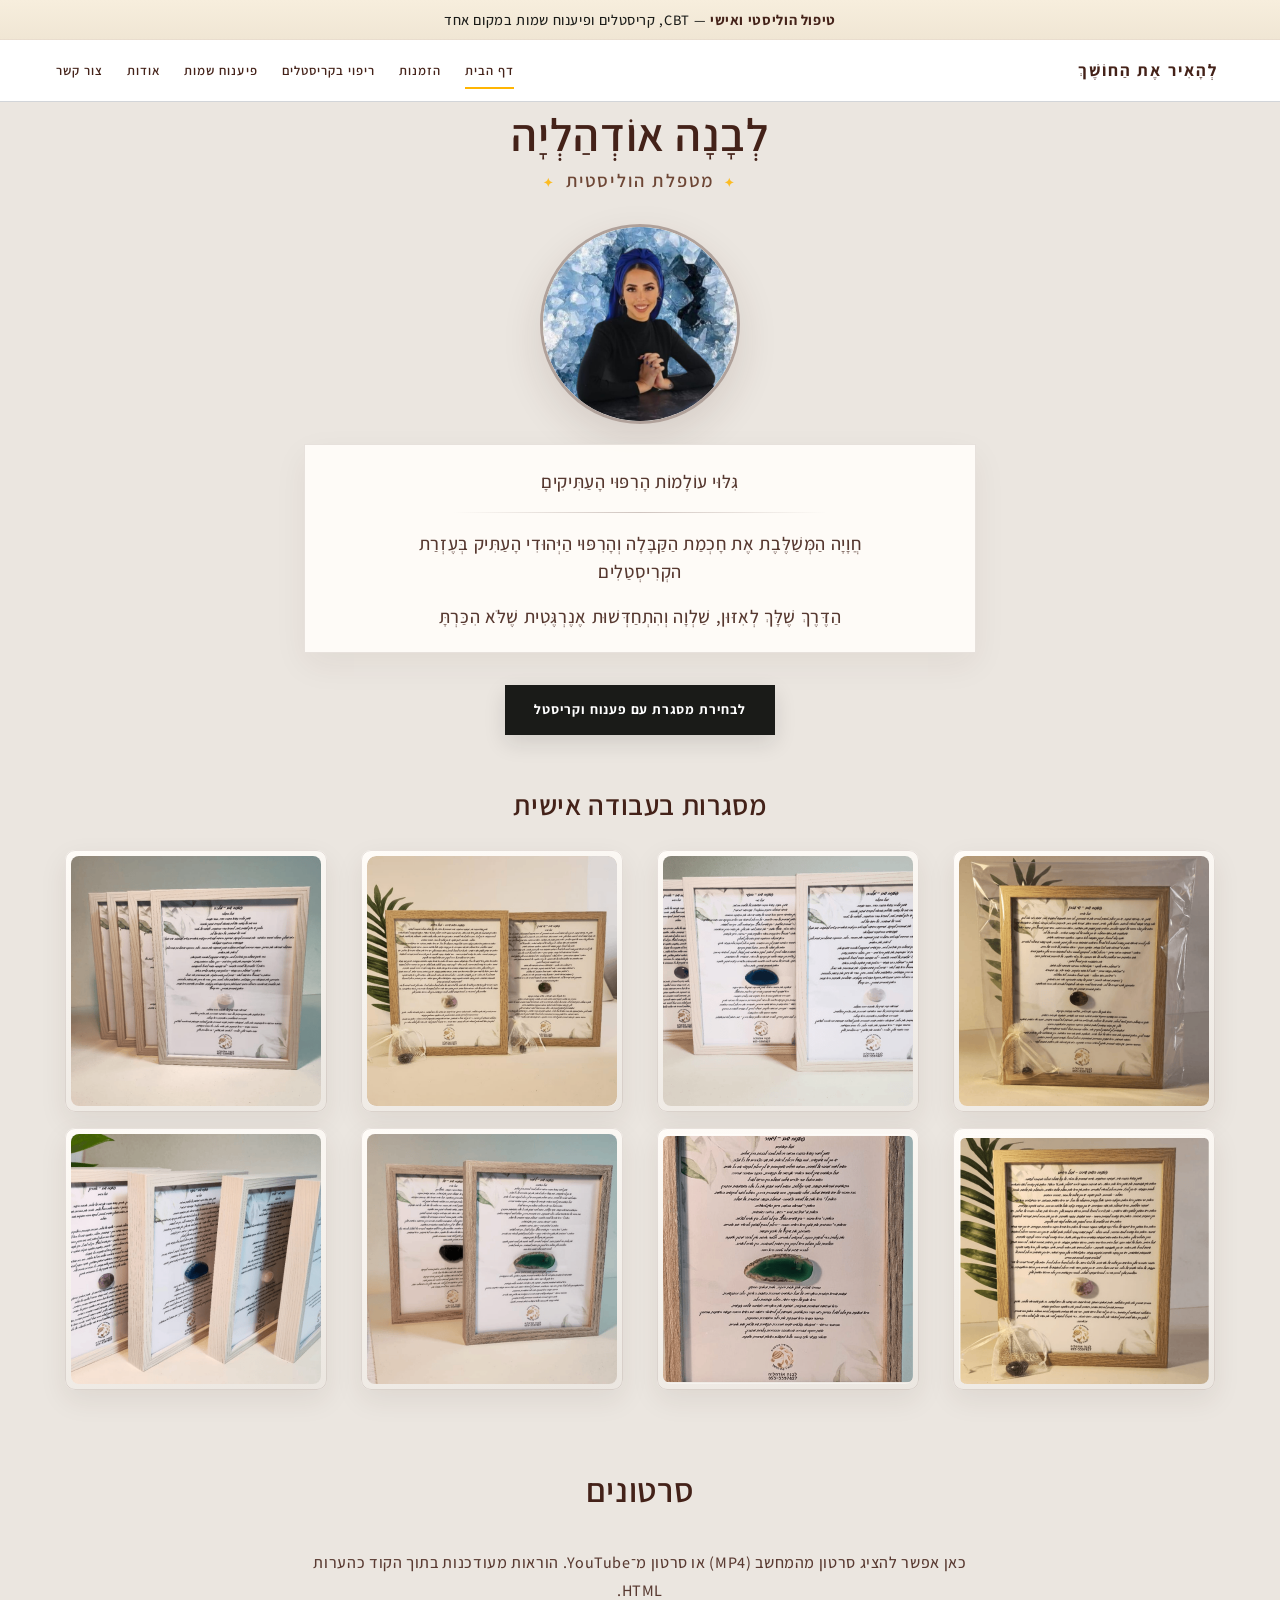
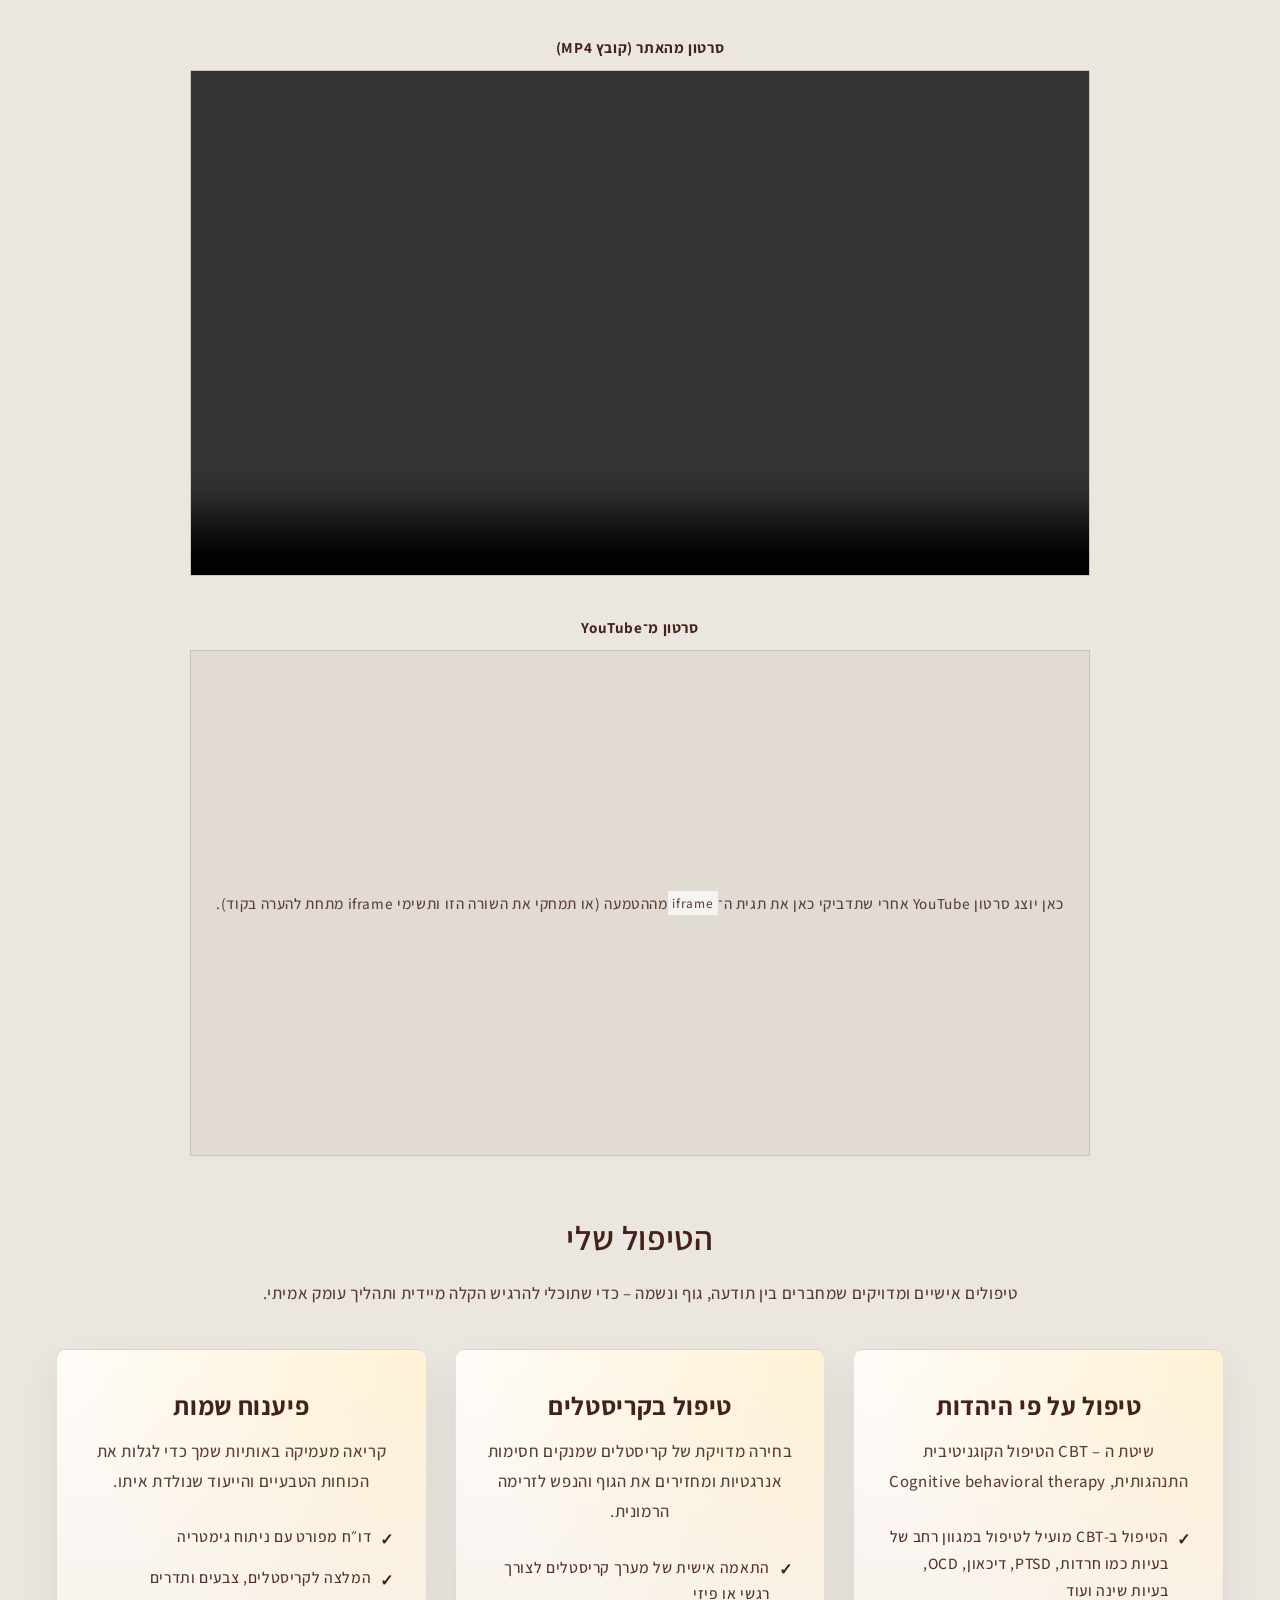
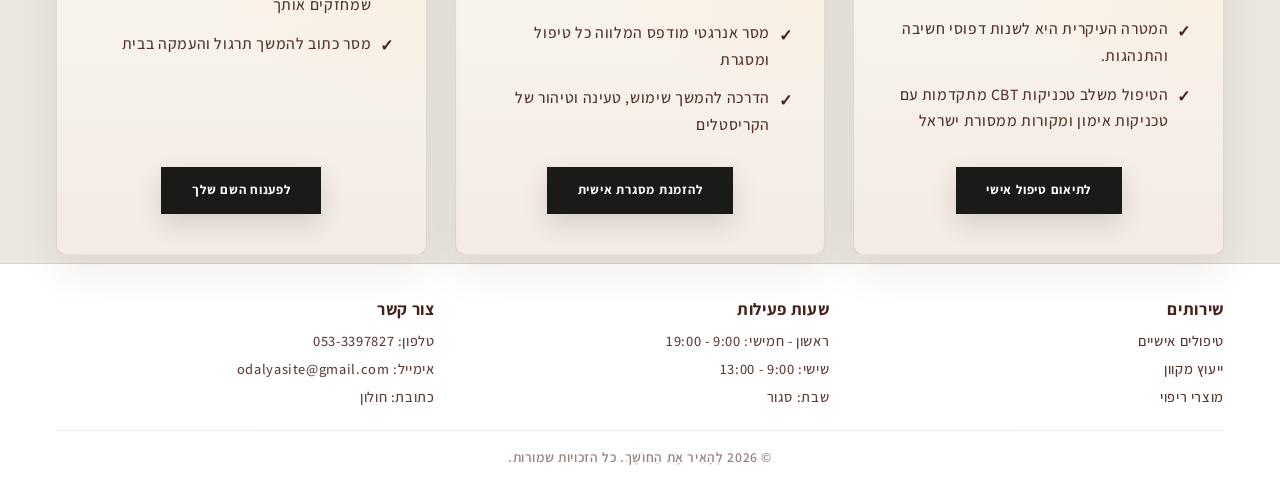
==== index.html @ a57ec6af "3" ====
﻿<!DOCTYPE html>
<html lang="he" dir="rtl">
<head>
    <meta charset="UTF-8">
    <meta name="viewport" content="width=device-width, initial-scale=1.0, maximum-scale=1.0, user-scalable=no">
    <meta name="format-detection" content="telephone=no">
    <meta http-equiv="X-UA-Compatible" content="IE=edge">
    <title>לבנה אודהליה</title>
    <link rel="stylesheet" href="styles.css">
    <meta name="google-site-verification" content="Fzcmd_ZS1Lth-FvbekWtQxCaVpW6HbOkzIeiQZvx32w" />

</head>
<body>
    <div class="announcement-bar" role="region" aria-label="הודעה">
        <div class="container announcement-bar__inner">
            <p><strong>טיפול הוליסטי ואישי</strong> — CBT, קריסטלים ופיענוח שמות במקום אחד</p>
        </div>
    </div>
    <header>
        <div class="container">
            <nav>
                <div class="logo">לְהָאִיר אֶת הַחוֹשֶׁךְ</div>
                <button class="menu-toggle">☰</button>
                <ul class="menu">
                    <li><a href="index.html">דף הבית</a></li>
                    <li><a href="orders.html">הזמנות</a></li>
                    <li><a href="crystals.html">ריפוי בקריסטלים</a></li>
                    <li><a href="names.html">פיענוח שמות</a></li>
                    <li><a href="about.html">אודות</a></li>
                    <li><a href="contact.html">צור קשר</a></li>
                </ul>
            </nav>
        </div>
    </header>

    <section class="hero" id="home">
        <div class="container">
            <div class="hero-content">
                <h1>לְבָנָה אוֹדְהַלְיָה</h1>
                <div class="profession-title">מטפלת הוליסטית</div>
                <div class="hero-image-container">
                    <img src="your-image.jpg" alt="תמונה אישית" class="hero-image">
                </div>
                <div class="intro-text-container">
                    <p class="intro-heading">גִּלּוּי עוֹלָמוֹת הָרִפּוּי הָעַתִּיקִיםָ</p>
                    <div class="intro-separator"></div>
                    <p class="intro-content">חֲוָיָה הַמְּשַׁלֶּבֶת אֶת חָכְמַת הַקַּבָּלָה וְהָרִפּוּי הַיְּהוּדִי הָעַתִּיק בְּעֶזְרַת הקְרִיסְטַלִים </p>
                    <p class="intro-footer">הַדֶּרֶךְ שֶׁלָּךְ לְאִזּוּן, שַׁלְוָה וְהִתְחַדְּשׁוּת אֶנֶרְגֶּטִית שֶׁלֹּא הִכַּרְתָּ</p>
                </div>
                <a href="https://wa.me/+972584397827?text=שלום,%20אשמח%20לקבל%20מידע%20נוסף%20על המסגרות " class="btn contact-btn">לבחירת מסגרת עם פענוח וקריסטל</a>
                
                <!-- גלריית תמונות פשוטה -->
                <div class="image-gallery-section">
                    <div class="gallery-title">
                        <h2 class="gallery-heading">מסגרות בעבודה אישית</h2>
                    </div>
                    <div class="simple-gallery">
                        <div class="gallery-item">
                            <img src="image/gallery/frame5.png" alt="תמונה 1" class="gallery-image-simple gallery-image-contain">
                        </div>
                        <div class="gallery-item">
                            <img src="image/gallery/frame4.png" alt="4" class="gallery-image-simple">
                        </div>
                        <div class="gallery-item">
                            <img src="image/gallery/frame1.png" alt="תמונה 1" class="gallery-image-simple">
                        </div>
                        <div class="gallery-item">
                            <img src="image/gallery/frame2.png" alt="תמונה 2" class="gallery-image-simple">
                        </div>
                        <div class="gallery-item">
                            <img src="image/gallery/frame3.png" alt="תמונה 3" class="gallery-image-simple">
                        </div><div class="gallery-item">
                            <img src="image/gallery/frame6.png" alt="תמונה 6" class="gallery-image-simple">
                        </div>
                        <div class="gallery-item">
                            <img src="image/gallery/frame7.png" alt="תמונה 7" class="gallery-image-simple">
                        </div>
                        
                        <div class="gallery-item">
                            <img src="image/gallery/frame9.png" alt="תמונה 9" class="gallery-image-simple">
                        </div>
                
                    </div>
                </div>
            </div>
        </div>
    </section>

    <section class="home-videos" id="videos" aria-labelledby="home-videos-heading">
        <div class="container">
            <div class="section-title">
                <h2 id="home-videos-heading">סרטונים</h2>
            </div>
            <p class="home-videos-intro">כאן אפשר להציג סרטון מהמחשב (MP4) או סרטון מ־YouTube. הוראות מעודכנות בתוך הקוד כהערות HTML.</p>

            <div class="video-embed">
                <p class="video-embed__label">סרטון מהאתר (קובץ MP4)</p>
                <div class="video-embed__ratio video-embed__ratio--file">
                    <video controls playsinline preload="metadata" title="סרטון מבוא">
                        <source src="video/intro.mp4" type="video/mp4">
                        הדפדפן לא תומך בנגן וידאו. כדי להציג סרטון: שימי קובץ בשם <code>intro.mp4</code> בתיקייה <code>video/</code> (צרי את התיקייה אם אין).
                    </video>
                </div>
            </div>

            <div class="video-embed video-embed--youtube">
                <p class="video-embed__label">סרטון מ־YouTube</p>
                <div class="video-embed__ratio video-embed__ratio--iframe">
                    <!--
                      איך מוסיפים סרטון: ב-YouTube → "שיתוף" → "הטמעה" → העתקת קוד ה-iframe.
                      מחקי את הפסקה עם class="video-embed__placeholder" והדביקי במקומה את ה-iframe (או הדביקי iframe למטה והסירי את ה-placeholder).
                      דוגמה:
                    <iframe src="https://www.youtube-nocookie.com/embed/XXXXXXXXXXX" title="YouTube" loading="lazy" allow="accelerometer; autoplay; clipboard-write; encrypted-media; gyroscope; picture-in-picture; web-share" referrerpolicy="strict-origin-when-cross-origin" allowfullscreen></iframe>
                    -->
                    <p class="video-embed__placeholder">כאן יוצג סרטון YouTube אחרי שתדביקי כאן את תגית ה־<code>iframe</code> מההטמעה (או תמחקי את השורה הזו ותשימי iframe מתחת להערה בקוד).</p>
                </div>
            </div>
        </div>
    </section>

    <section id="services">
        <div class="container">
            <div class="section-title">
                <h2>הטיפול שלי</h2>
            </div>
            <p class="services-tagline">טיפולים אישיים ומדויקים שמחברים בין תודעה, גוף ונשמה – כדי שתוכלי להרגיש הקלה מיידית ותהליך עומק אמיתי.</p>
            <div class="services-showcase">
                <article class="service-card">
                    <div class="service-card-header">
                        <h3>טיפול על פי היהדות</h3>
                        <p class="service-intro">שיטת  ה – CBT הטיפול הקוגניטיבית התנהגותית,
                            Cognitive behavioral therapy</p>
                    </div>
                    <ul class="service-features">
                        <li><span>✓</span> הטיפול ב-CBT מועיל לטיפול במגוון רחב של בעיות כמו חרדות, PTSD, דיכאון, OCD, בעיות שינה ועוד</li>
                        <li><span>✓</span>המטרה העיקרית היא לשנות דפוסי חשיבה והתנהגות.</li>
                        <li><span>✓</span> הטיפול משלב טכניקות CBT מתקדמות עם טכניקות אימון ומקורות ממסורת ישראל</li>
                    </ul>
                    <a class="service-cta" href="https://wa.me/972533397827?text=%D7%A9%D7%9C%D7%95%D7%9D%2C%20%D7%90%D7%A0%D7%99%20%D7%9E%D7%A2%D7%95%D7%A0%D7%99%D7%99%D7%A0%D7%AA%20%D7%9C%D7%94%D7%92%D7%99%D7%A2%20%D7%9C%D7%98%D7%99%D7%A4%D7%95%D7%9C%20%D7%90%D7%99%D7%A9%D7%99" target="_blank" rel="noopener noreferrer">לתיאום טיפול אישי</a>
                </article>

                <article class="service-card">
                    <div class="service-card-header">
                        <h3>טיפול  בקריסטלים</h3>
                        <p class="service-intro">בחירה מדויקת של קריסטלים שמנקים חסימות אנרגטיות ומחזירים את הגוף והנפש לזרימה הרמונית.</p>
                    </div>
                    <ul class="service-features">
                        <li><span>✓</span> התאמה אישית של מערך קריסטלים לצורך רגשי או פיזי</li>
                        <li><span>✓</span> מסר אנרגטי מודפס המלווה כל טיפול ומסגרת</li>
                        <li><span>✓</span> הדרכה להמשך שימוש, טעינה וטיהור של הקריסטלים</li>
                    </ul>
                    <a class="service-cta" href="https://wa.me/972533397827?text=%D7%90%D7%A0%D7%99%20%D7%9E%D7%A2%D7%95%D7%A0%D7%99%D7%99%D7%AA%20%D7%9C%D7%94%D7%96%D7%9E%D7%99%D7%9F%20%D7%9E%D7%A1%D7%92%D7%A8%D7%AA%20%D7%90%D7%99%D7%A9%D7%99%D7%AA.%20%D7%90%D7%A9%D7%9C%D7%97%20%D7%9C%D7%AA%D7%90%D7%9D" target="_blank" rel="noopener noreferrer">להזמנת מסגרת אישית</a>
                </article>

                <article class="service-card">
                    <div class="service-card-header">
                        <h3>פיענוח שמות</h3>
                        <p class="service-intro">קריאה מעמיקה באותיות שמך כדי לגלות את הכוחות הטבעיים והייעוד שנולדת איתו.</p>
                    </div>
                    <ul class="service-features">
                        <li><span>✓</span> דו״ח מפורט עם ניתוח גימטריה</li>
                        <li><span>✓</span> המלצה לקריסטלים, צבעים ותדרים שמחזקים אותך</li>
                        <li><span>✓</span> מסר כתוב להמשך תרגול והעמקה בבית</li>
                    </ul>
                    <a class="service-cta" href="https://wa.me/972533397827?text=%D7%90%D7%A9%D7%9E%D7%97%20%D7%9C%D7%A4%D7%A2%D7%A0%D7%97%20%D7%90%D7%AA%20%D7%94%D7%A9%D7%9D%20%D7%A9%D7%9C%D7%99%20%D7%91%D7%A2%D7%9C%D7%95%D7%AA%20%D7%A9%D7%9C%20100%20%D7%A9%D7%97" target="_blank" rel="noopener noreferrer">לפענוח השם שלך</a>
                </article>
            </div>
        </div>
    </section>

    
    <script>
    document.addEventListener('DOMContentLoaded', function() {
        const analyzeBtn = document.getElementById('analyze-name-btn');
        if (analyzeBtn) {
            analyzeBtn.addEventListener('click', function() {
                const nameInput = document.getElementById('name');
                if (nameInput && nameInput.value.trim() !== '') {
                    const name = nameInput.value.trim();
                    // מספר הטלפון - יש להחליף למספר הנכון
                    const phoneNumber = '053-3397827';
                    // הודעה שתישלח עם השם שהוזן
                    const message = `שלום, אשמח לקבל פיענוח לשם: ${name}`;
                    // יצירת קישור וואטסאפ עם ההודעה
                    const encodedMessage = encodeURIComponent(message);
                    const whatsappLink = `https://wa.me/${phoneNumber}?text=${encodedMessage}`;
                    // פתיחת וואטסאפ
                    window.open(whatsappLink, '_blank');
                } else {
                    alert('אנא הזן שם לפיענוח');
                }
            });
        }
    });
    </script>


<!--
    <section id="testimonials" class="testimonials">
        <div class="container">
            <div class="section-title">
                <h2>המלצות מלקוחות</h2>
            </div>
            <div class="testimonial">
                <p class="testimonial-text">"הטיפול בלְהָאִיר אֶת הַחוֹשֶׁךְ שינה את חיי. השילוב בין הידע היהודי העמוק והעבודה עם הקריסטלים יצר אצלי איזון שלא הכרתי קודם. ממליצה בחום!"</p>
                <p class="testimonial-author">- מירב, ירושלים</p>
            </div>
            <div class="testimonial">
                <p class="testimonial-text">"הקורס פתח בפני עולם שלם של ידע וכלים לעבודה עצמית. השיטות לניהול רגשות וטכניקות הריפוי הן פשוט מדהימות. תודה רבה!"</p>
                <p class="testimonial-author">- דוד, תל אביב</p>
            </div>
        </div>
    </section>
-->
    <!-- טופס צור קשר מעוצב ומשודרג -->


    <footer>
        <div class="container">
            <div class="footer-content">
                <div class="footer-column">
                    <h3>שירותים</h3>
                    <ul>
                        <li><a href="index.html#services">טיפולים אישיים</a></li>
                        <li><a href="contact.html">ייעוץ מקוון</a></li>
                        <li><a href="crystals.html">מוצרי ריפוי</a></li>
                    </ul>
                </div>
                <div class="footer-column">
                    <h3>שעות פעילות</h3>
                    <ul>
                        <li>ראשון - חמישי: 9:00 - 19:00</li>
                        <li>שישי: 9:00 - 13:00</li>
                        <li>שבת: סגור</li>
                    </ul>
                </div>
                <div class="footer-column">
                    <h3>צור קשר</h3>
                    <ul>
                        <li>טלפון: 053-3397827</li>
                        <li>אימייל: odalyasite@gmail.com</li>
                        <li>כתובת: חולון</li>
                    </ul>
                </div>
            </div>
            <div class="copyright">
                <p>&copy; 2026 לְהָאִיר אֶת הַחוֹשֶׁךְ. כל הזכויות שמורות.</p>
            </div>
        </div>
    </footer>

    <script>
    // סקריפט פשוט לתפריט המובייל
    document.addEventListener('DOMContentLoaded', function() {
        const menuToggle = document.querySelector('.menu-toggle');
        const menu = document.querySelector('.menu');
        
        if (menuToggle && menu) {
            // פונקציה לפתיחה/סגירה של התפריט
            function toggleMenu(e) {
                if (e) {
                    e.preventDefault();
                    e.stopPropagation();
                }
                menu.classList.toggle('active');
                console.log('Menu toggled, active:', menu.classList.contains('active'));
            }
            
            // הוספת event listeners - גם click וגם touchstart
            menuToggle.addEventListener('click', toggleMenu);
            menuToggle.addEventListener('touchstart', function(e) {
                e.preventDefault();
                toggleMenu(e);
            });
            
            // סגירת התפריט בלחיצה על קישור
            const menuLinks = document.querySelectorAll('.menu a');
            menuLinks.forEach(link => {
                link.addEventListener('click', function() {
                    menu.classList.remove('active');
                });
            });
            
            // סגירת התפריט בלחיצה מחוץ לתפריט (עם delay קטן)
            document.addEventListener('click', function(e) {
                if (menu.classList.contains('active')) {
                    if (!menu.contains(e.target) && !menuToggle.contains(e.target)) {
                        setTimeout(function() {
                            menu.classList.remove('active');
                        }, 100);
                    }
                }
            });
        } else {
            console.log('Menu elements not found:', {menuToggle, menu});
        }
    });
    </script>
    <script>
    // קוד JavaScript מעודכן לטופס צור קשר
    document.addEventListener('DOMContentLoaded', function() {
        // נמצא את כפתור השליחה בטופס צור קשר
        const contactButton = document.querySelector('#contact-submit');
        
        if (contactButton) {
            contactButton.addEventListener('click', function(event) {
                // מונע את ההתנהגות הדיפולטית של הכפתור
                event.preventDefault();
                
                // קבלת הערכים מהטופס
                const fullName = document.getElementById('full-name').value.trim();
                const email = document.getElementById('email').value.trim();
                const phone = document.getElementById('phone').value.trim();
                const message = document.getElementById('message').value.trim();
                
                // בדיקה בסיסית של תקינות הטופס
                if (fullName === '') {
                    showError('full-name', 'אנא הזן את שמך המלא');
                    return;
                } else {
                    removeError('full-name');
                }
                
                if (phone === '') {
                    showError('phone', 'אנא הזן מספר טלפון ליצירת קשר');
                    return;
                } else {
                    removeError('phone');
                }
                
                // כתובת האימייל של בעל האתר
                const ownerEmail = 'odalyasite@gmail.com';
                
                // בניית נושא האימייל
                const subject = 'פנייה חדשה מהאתר - ' + fullName;
                
                // בניית תוכן האימייל
                let body = `שם: ${fullName}`;
                if (email) body += `\nאימייל: ${email}`;
                body += `\nטלפון: ${phone}`;
                if (message) body += `\n\nהודעה: ${message}`;
                
                // יצירת קישור mailto
                const mailtoLink = `mailto:${ownerEmail}?subject=${encodeURIComponent(subject)}&body=${encodeURIComponent(body)}`;
                
                // הוספת אנימציה לכפתור לפני פתיחת תוכנת האימייל
                contactButton.innerHTML = "שולח...";
                contactButton.style.opacity = "0.8";
                
                // פתיחת תוכנת האימייל אחרי קצת השהייה שתראה את אנימציית הטעינה
                setTimeout(function() {
                    window.location.href = mailtoLink;
                    // החזרת הכפתור למצב הרגיל
                    setTimeout(function() {
                        contactButton.innerHTML = "שלח הודעה";
                        contactButton.style.opacity = "1";
                    }, 1000);
                }, 500);
            });
        }
        
        // פונקציה להצגת הודעת שגיאה
        function showError(inputId, message) {
            const input = document.getElementById(inputId);
            input.style.borderColor = "#e74c3c";
            
            // הסרת הודעת שגיאה קודמת אם קיימת
            const existingError = input.parentNode.querySelector('.error-message');
            if (existingError) {
                existingError.remove();
            }
            
            // יצירת הודעת שגיאה חדשה
            const errorDiv = document.createElement('div');
            errorDiv.className = 'error-message';
            errorDiv.style.color = "#e74c3c";
            errorDiv.style.fontSize = "12px";
            errorDiv.style.marginTop = "5px";
            errorDiv.textContent = message;
            
            // הוספת הודעת השגיאה אחרי האינפוט
            input.parentNode.appendChild(errorDiv);
        }
        
        // פונקציה להסרת הודעת שגיאה
        function removeError(inputId) {
            const input = document.getElementById(inputId);
            input.style.borderColor = "";
            
            // הסרת הודעת שגיאה אם קיימת
            const existingError = input.parentNode.querySelector('.error-message');
            if (existingError) {
                existingError.remove();
            }
        }
    });
    </script>
    
   
    
    <script src="script.js"></script>
</body>
</html>
---- styles.css ----
@import url("https://fonts.googleapis.com/css2?family=Assistant:wght@400;500;600;700&display=swap");

section,
section::before,
section::after,
.hero,
.hero::before,
.hero::after,
.orders-section,
.orders-section::before,
.orders-section::after,
.contact-section,
.contact-section::before,
.contact-section::after,
.contact-section-crystal,
.contact-section-crystal::before,
.contact-section-crystal::after {
    background: transparent !important;
    background-image: none !important;
}

#name-meaning,
#name-analysis,
#name-components {
    padding: 4rem 0;
}

#name-meaning {
    background: rgba(247, 238, 221, 0.75);
}

#name-analysis {
    background: rgba(235, 230, 224, 0.85);
}

#name-components {
    background: rgba(223, 212, 199, 0.55);
}

.promo-banner {
    position: fixed;
    bottom: 1.5rem;
    left: 50%;
    transform: translateX(-50%);
    background: rgba(68, 34, 25, 0.94);
    color: #fff;
    border-radius: 999px;
    padding: 0.75rem 1.2rem;
    box-shadow: 0 15px 35px rgba(12, 28, 45, 0.35);
    z-index: 1500;
    display: none;
    gap: 1rem;
    align-items: center;
    backdrop-filter: blur(12px);
}

.promo-banner.show {
    display: flex;
    animation: promo-slide-up 0.35s ease forwards;
}

.promo-banner-inner {
    display: flex;
    align-items: center;
    gap: 1.25rem;
}

.promo-banner-text {
    font-size: 1rem;
    font-weight: 600;
    display: flex;
    align-items: center;
    gap: 0.5rem;
}

.promo-banner-text strong {
    font-weight: 700;
}

.promo-banner-actions {
    display: flex;
    align-items: center;
    gap: 0.75rem;
}

.promo-banner-btn {
    padding: 0.55rem 1.4rem;
    border-radius: 999px;
    font-weight: 600;
    box-shadow: none;
}

.promo-banner-close {
    width: 28px;
    height: 28px;
    border-radius: 50%;
    border: 1px solid rgba(255, 255, 255, 0.6);
    background: transparent;
    color: #fff;
    display: flex;
    align-items: center;
    justify-content: center;
    cursor: pointer;
    transition: background 0.2s ease, transform 0.2s ease;
}

.promo-banner-close:hover {
    background: rgba(255, 255, 255, 0.18);
    transform: translateY(-1px);
}

.promo-banner-close span {
    font-size: 1.1rem;
    line-height: 1;
}

@keyframes promo-slide-up {
    from {
        transform: translate(-50%, 20px);
        opacity: 0;
    }
    to {
        transform: translate(-50%, 0);
        opacity: 1;
    }
}

@media (max-width: 640px) {
    .promo-banner {
        width: calc(100% - 2rem);
        border-radius: 18px;
        padding: 0.85rem 1rem;
    }

    .promo-banner-inner {
        flex-direction: column;
        align-items: flex-start;
        gap: 0.75rem;
    }

    .promo-banner-actions {
        width: 100%;
        justify-content: space-between;
    }

    .promo-banner-btn {
        flex: 1;
        text-align: center;
    }
}
:root {
    --primary-color: #dfd4c7;
    --secondary-color: #6e4736;
    --accent-color: #442219;
    --light-color: #f7eedd;
    --text-color: #442219;
    --surface-page: #ebe6e0;
    --surface-card: #fffcf8;
    --border-subtle: rgba(68, 34, 25, 0.12);
    --highlight: #ffb503;
    --ink: #1a1b18;
}

* {
    margin: 0;
    padding: 0;
    box-sizing: border-box;
    font-family: "Assistant", "Segoe UI", Tahoma, Geneva, Verdana, sans-serif;
}

html {
    font-size: 16px;
    height: 100%;
}

body {
    background-color: var(--surface-page);
    color: var(--text-color);
    line-height: calc(1 + 0.55);
    letter-spacing: 0.04em;
    -webkit-text-size-adjust: 100%;
    -ms-text-size-adjust: 100%;
    font-weight: 500;
    min-height: 100vh;
    display: flex;
    flex-direction: column;
}

.container {
    max-width: 1200px;
    margin: 0 auto;
    padding: 0 1.0rem;
    width: 100%;
}

.announcement-bar {
    background: linear-gradient(180deg, #f7eedd 0%, #f0e6d4 100%);
    color: var(--ink);
    text-align: center;
    font-size: 0.9rem;
    padding: 0.55rem 0;
    border-bottom: 1px solid rgba(68, 34, 25, 0.08);
}

.announcement-bar__inner p {
    margin: 0;
    line-height: 1.5;
}

.announcement-bar strong {
    color: var(--accent-color);
    font-weight: 700;
}

/* תפריט ניווט */
header {
    background-color: #fff;
    border-bottom: 1px solid #d2d5d9;
    box-shadow: none;
    position: sticky;
    top: 0;
    z-index: 100;
    width: 100%;
}
.hero-content {
    /* עיצוב כללי */
    text-align: center;
    direction: rtl;
    position: relative;
    z-index: 1;
    width: 100%;
    margin: 0;
    padding: 0;
}

.hero-content h1 {
    color: var(--accent-color);
    font-family: "Assistant", "David", "Rubik", "Open Sans Hebrew", sans-serif;
    font-size: clamp(2rem, 4vw, 2.85rem);
    font-weight: 600;
    letter-spacing: 0.02em;
    text-shadow: none;
    transition: color 0.2s ease, transform 0.2s ease;
    cursor: default;
}

.hero-content h1:hover {
    transform: none;
    color: var(--secondary-color);
}

nav {
    display: flex;
    justify-content: space-between;
    align-items: center;
    padding: 0.7rem 0;
    position: relative;
}

/* עיצוב חדש ללוגו בתפריט הניווט */
.logo {
    font-size: 1.05rem;
    font-weight: 700;
    color: var(--accent-color);
    padding: 0.5rem 0.4rem;
    position: relative;
    letter-spacing: 0.12em;
    text-transform: uppercase;
    line-height: 1.35;
    max-width: min(100%, 14rem);
}

.logo:before {
    display: none;
}

.logo:hover:before {
    display: none;
}

.menu {
    list-style-type: none;
    display: flex;
    margin-right: 4cm;
}

.menu li {
    margin-right: 1.5rem;
}

/* הוספת קו תחתון עם אפקט */
.menu a {
    text-decoration: none;
    color: var(--accent-color);
    font-weight: 600;
    font-size: 0.8rem;
    letter-spacing: 0.08em;
    text-transform: uppercase;
    padding: 0.5rem 0;
    display: block;
    position: relative; /* חשוב בשביל הקו התחתון */
}

/* קו תחתון בעת hover */
.menu a::after {
    content: '';
    position: absolute;
    width: 0;
    height: 2px;
    bottom: 0;
    left: 0;
    background: var(--highlight);
    transition: width 0.3s ease;
}

.menu a:hover::after {
    width: 100%;
}

.menu a:hover {
    color: var(--secondary-color);
}

/* קו תחתון קבוע לדף הפעיל */
.menu a.active::after {
    width: 100%;
}

.menu-toggle {
    display: none;
    background: none;
    border: none;
    font-size: 1.8rem;
    cursor: pointer;
    color: var(--ink);
    position: relative;
    z-index: 101;
    padding: 0.5rem;
    min-width: 44px;
    min-height: 44px;
    -webkit-tap-highlight-color: transparent;
    touch-action: manipulation;
    user-select: none;
    -webkit-user-select: none;
}

/* עיצוב לאזור הגיבור */
.hero {
    background: linear-gradient();
    padding: 0.15rem 0 0.04rem 0;
    position: relative;
    width: 100%;
    overflow: hidden;
    display: flex;
    align-items: center;
    justify-content: center;
    min-height: auto;
    text-align: center;
}

.hero .container {
    padding: 0.2rem 1rem 0.04rem 1rem;
    margin: 0;
}

/* עיצוב חדש למיכל התמונה שמתחת לכותרת */
.hero-image-container {
    display: flex;
    justify-content: center;
    margin: 15px 0 20px;
}

/* סגנון לתמונה מתחת לכותרת - גדולה יותר */
.hero-image {
    width: 200px;
    height: 200px;
    border-radius: 50%;
    border: 3px solid rgba(68, 34, 25, 0.35);
    object-fit: cover;
    box-shadow: 0 16px 40px rgba(68, 34, 25, 0.12);
}

.hero h1 {
    font-size: 2.88rem;
    margin-bottom: 0.08rem;
    color: var(--accent-color);
    text-shadow: none;
    line-height: 1.15;
}

.hero p {
    font-size: 1.15rem;
    margin-bottom: 0.01rem;
    max-width: 80%;
    margin-left: auto;
    margin-right: auto;
    line-height: 1.55;
    font-weight: 500;
    color: rgba(68, 34, 25, 0.9);
}

/* עיצוב לתיאור התפקיד */
.profession-title {
    font-size: 1.15rem;
    color: var(--secondary-color);
    margin: 0.35rem 0 1rem;
    font-weight: 600;
    letter-spacing: 0.12em;
    text-transform: uppercase;
    position: relative;
    display: inline-block;
    line-height: 1.4;
}

.profession-title::before,
.profession-title::after {
    content: "✦";
    display: inline-block;
    color: var(--highlight);
    opacity: 0.85;
    margin: 0 10px;
    font-size: 0.75rem;
}

/* עיצוב משופר לטקסט המנוקד באזור הגיבור */
.intro-text-container {
    max-width: min(60%, 42rem);
    margin: 0 auto 2rem;
    padding: 1.35rem 1.5rem;
    background-color: rgba(255, 252, 248, 0.96);
    border-radius: 0;
    border: 1px solid var(--border-subtle);
    box-shadow: 0 12px 32px rgba(68, 34, 25, 0.06);
    position: relative;
    overflow: hidden;
}

.intro-text-container::before {
    content: '';
    position: absolute;
    top: 0;
    right: 0;
    width: 5px;
    height: 100%;
}

.intro-heading {
    font-size: 1.5rem;
    color: var(--accent-color);
    font-weight: 700;
    margin-bottom: 1rem;
    text-align: center;
    line-height: 1.5;
}

.intro-separator {
    width: 60%;
    height: 1px;
    margin: 1rem auto;
    background: linear-gradient(to right, transparent, rgba(68, 34, 25, 0.25), transparent);
}

.intro-content {
    font-size: 1.05rem;
    margin-bottom: 1rem;
    line-height: 1.75;
    text-align: center;
    font-weight: 500;
    color: rgba(68, 34, 25, 0.92);
}

.intro-footer {
    font-size: 1.2rem;
    color: var(--accent-color);
    font-weight: 600;
    text-align: center;
    margin-top: 1rem;
    margin-bottom: 0;
    line-height: 1.7;
}

/* גלריית תמונות פשוטה */
.image-gallery-section {
    margin: 3rem auto 2rem;
    max-width: 100%;
}

.gallery-title {
    text-align: center;
    margin-bottom: 1.5rem;
}

.gallery-heading {
    font-size: 1.75rem;
    color: var(--accent-color);
    font-weight: 600;
    margin: 0;
    text-shadow: none;
}

.simple-gallery {
    display: grid;
    grid-template-columns: repeat(auto-fit, minmax(260px, 1fr));
    column-gap: 1rem;
    row-gap: 1rem;
    margin-top: 1.5rem;
    justify-items: center;
}

.gallery-item {
    position: relative;
    display: flex;
    justify-content: center;
    align-items: center;
    padding: 0.375rem;
    border-radius: 10px;
    background: linear-gradient(165deg, #fffcf8, #ebe6e0);
    box-shadow: 0 10px 28px rgba(68, 34, 25, 0.08);
    overflow: hidden;
    transition: transform 0.25s ease, box-shadow 0.25s ease;
}

.gallery-item::before {
    content: "";
    position: absolute;
    inset: 0;
    border-radius: inherit;
    border: 1px solid var(--border-subtle);
    opacity: 1;
    pointer-events: none;
}

.gallery-item:hover {
    transform: translateY(-5px);
    box-shadow: 0 20px 44px rgba(68, 34, 25, 0.12);
}

.gallery-image-simple {
    width: 250px;
    height: 250px;
    object-fit: cover;
    object-position: center;
    transform: none;
    display: block;
    user-select: none;
    -webkit-user-select: none;
    -moz-user-select: none;
    -ms-user-select: none;
    pointer-events: none;
    border-radius: 8px;
    box-shadow: inset 0 0 0 1px rgba(255, 255, 255, 0.35);
}

.gallery-image-contain {
    object-fit: contain;
    background-color: rgba(255, 252, 248, 0.95);
    border-radius: 8px;
}

/* סקשן סרטונים בדף הבית */
.home-videos {
    padding: 2.5rem 0 3rem;
}

.home-videos-intro {
    text-align: center;
    max-width: 42rem;
    margin: 0 auto 2rem;
    font-size: 1rem;
    line-height: 1.7;
    color: rgba(68, 34, 25, 0.88);
    font-weight: 500;
}

.video-embed {
    max-width: 900px;
    margin: 0 auto 2.5rem;
}

.video-embed:last-child {
    margin-bottom: 0;
}

.video-embed__label {
    font-weight: 700;
    font-size: 0.95rem;
    letter-spacing: 0.04em;
    color: var(--accent-color);
    margin-bottom: 0.65rem;
    text-align: center;
}

.video-embed__ratio {
    position: relative;
    width: 100%;
    aspect-ratio: 16 / 9;
    background: rgba(68, 34, 25, 0.06);
    border: 1px solid var(--border-subtle);
    overflow: hidden;
}

.video-embed__ratio--file video {
    position: absolute;
    inset: 0;
    width: 100%;
    height: 100%;
    object-fit: contain;
    background: #1a1a1a;
}

.video-embed__ratio--iframe iframe {
    position: absolute;
    inset: 0;
    width: 100%;
    height: 100%;
    border: 0;
}

.video-embed__placeholder {
    position: absolute;
    inset: 0;
    display: flex;
    align-items: center;
    justify-content: center;
    text-align: center;
    padding: 1.25rem;
    margin: 0;
    font-size: 0.95rem;
    line-height: 1.65;
    color: rgba(68, 34, 25, 0.85);
    font-weight: 500;
}

.video-embed__placeholder code {
    font-size: 0.88em;
    background: rgba(255, 255, 255, 0.7);
    padding: 0.1em 0.35em;
}

.orders-hero {
    padding: 5rem 0 4rem;
    position: relative;
    overflow: hidden;
}

.orders-hero-wrapper {
    position: relative;
    display: grid;
    grid-template-columns: repeat(2, minmax(0, 1fr));
    gap: 3rem;
    align-items: center;
}

.orders-hero-content {
    position: relative;
    z-index: 1;
}

.orders-hero-kicker {
    font-size: 0.95rem;
    font-weight: 600;
    color: var(--secondary-color);
    letter-spacing: 2px;
    text-transform: uppercase;
    margin-bottom: 0.75rem;
}

.orders-hero h1 {
    font-size: 2.8rem;
    line-height: 1.2;
    color: var(--accent-color);
    margin-bottom: 1rem;
}

.orders-hero-text {
    font-size: 1.1rem;
    line-height: 1.8;
    opacity: 0.9;
    margin-bottom: 2rem;
}

.orders-hero-actions {
    display: flex;
    gap: 1rem;
    flex-wrap: wrap;
    margin-bottom: 2rem;
}

.btn.secondary-btn {
    background: linear-gradient(to right, rgba(195, 222, 237, 0.95), rgba(161, 205, 230, 0.95));
    color: var(--accent-color);
    border: none;
    padding: 0.75rem 1.8rem;
    font-weight: 600;
    box-shadow: inset 0 0 0 1px rgba(30, 95, 140, 0.25), 0 8px 18px rgba(30, 95, 140, 0.18);
    transition: transform 0.2s ease, box-shadow 0.2s ease;
}

.btn.secondary-btn:hover {
    transform: translateY(-2px);
    box-shadow: inset 0 0 0 1px rgba(30, 95, 140, 0.25), 0 12px 24px rgba(30, 95, 140, 0.22);
}

.orders-hero-highlights {
    display: flex;
    gap: 1.5rem;
    flex-wrap: wrap;
    color: var(--accent-color);
    font-weight: 6232100;
}

.orders-hero-highlight {
    display: inline-flex;
    align-items: center;
    gap: 0.5rem;
    padding: 0.65rem 1rem;
    border-radius: 159px;
    background: rgba(60, 141, 188, 0.12);
}

.orders-hero-highlight-icon {
    font-size: 1.2rem;
}

.orders-hero-media {
    position: relative;
    z-index: 1;
    display: flex;
    justify-content: center;
}

.orders-hero-image {
    position: relative;
    border-radius: 26px;
    overflow: visible;
}

.orders-hero-image-frame {
    position: relative;
    padding: 1.2rem;
    border-radius: 30px;
    background: linear-gradient(160deg, rgba(184, 199, 218, 0.95), rgba(127, 158, 191, 0.88));
    box-shadow: 0 26px 45px rgba(21, 58, 92, 0.2);
    overflow: hidden;
}

.orders-hero-image-frame::before {
    content: "";
    position: absolute;
    inset: 0.35rem;
    border-radius: inherit;
    border: 1px solid rgba(255, 255, 255, 0.68);
    box-shadow: inset 0 0 24px rgba(255, 255, 255, 0.32),
                inset 0 0 0 1px rgba(19, 70, 110, 0.35);
    pointer-events: none;
}

.orders-hero-image img {
    display: block;
    width: 450px;
    height: 450px;
    object-fit: cover;
    object-position: center;
    border-radius: 24px;
}

.orders-section {
    padding: 4.5rem 0;
}

.orders-section#orders-gallery {
    padding-bottom: 1.5rem;
}

.orders-section.bg-light {
    background: transparent !important;
}

.orders-section-title {
    text-align: center;
    max-width: 420px;
    margin: 0 auto 3rem;
}

.orders-section-title h2 {
    font-size: 2.2rem;
    color: var(--accent-color);
    margin-bottom: 0.75rem;
}

.orders-section-title p {
    font-size: 1.05rem;
    line-height: 1.7;
    opacity: 0.9;
}

.orders-highlight-grid {
    display: grid;
    grid-template-columns: repeat(auto-fit, minmax(220px, 1fr));
    gap: 1.5rem;
}

.orders-highlight-card {
    background: #fff;
    border-radius: 16px;
    padding: 2rem;
    box-shadow: 0 12px 30px rgba(30, 95, 140, 0.08);
    text-align: center;
}

.orders-highlight-icon {
    font-size: 2rem;
    display: inline-flex;
    align-items: center;
    justify-content: center;
    width: 56px;
    height: 56px;
    border-radius: 999px;
    background: rgba(60, 141, 188, 0.1);
    color: var(--accent-color);
    margin-bottom: 1rem;
}

.orders-highlight-card h3 {
    font-size: 1.2rem;
    color: var(--accent-color);
    margin-bottom: 0.75rem;
}

.orders-highlight-card p {
    font-size: 0.95rem;
    line-height: 1.6;
    opacity: 0.85;
}

.orders-process-wrapper {
    max-width: 980px;
}

.orders-process-steps {
    display: grid;
    grid-template-columns: repeat(auto-fit, minmax(220px, 1fr));
    gap: 2rem;
}

.orders-step {
    background: #fff;
    border-radius: 18px;
    padding: 2rem;
    position: relative;
    box-shadow: 0 15px 35px rgba(30, 95, 140, 0.08);
}

.orders-step-number {
    position: absolute;
    top: -25px;
    right: 25px;
    width: 60px;
    height: 60px;
    border-radius: 18px;
    background: linear-gradient(135deg, var(--secondary-color), var(--accent-color));
    color: #fff;
    display: flex;
    align-items: center;
    justify-content: center;
    font-weight: 700;
    font-size: 1.2rem;
    box-shadow: 0 12px 20px rgba(30, 95, 140, 0.3);
}

.orders-step h3 {
    margin-top: 2.5rem;
    margin-bottom: 0.75rem;
    color: var(--accent-color);
}

.orders-step p {
    line-height: 1.6;
    font-size: 0.95rem;
    opacity: 0.85;
}

.orders-gallery-slider {
    position: relative;
    overflow: hidden;
    max-width: 960px;
    margin: 0 auto;
    padding: 0 3.5rem;
}

.orders-gallery-track {
    display: flex;
    gap: 1.5rem;
    transition: transform 0.6s ease;
}

.orders-gallery-item {
    flex: 0 0 300px;
    display: flex;
    justify-content: center;
    align-items: center;
}

.orders-gallery-item img {
    display: block;
    width: 300px;
    height: 300px;
    object-fit: cover;
    border-radius: 18px;
    transition: transform 0.4s ease;
}

.orders-gallery-item:hover img {
    transform: scale(1.04);
}

.orders-gallery-nav {
    position: absolute;
    top: 50%;
    transform: translateY(-50%);
    width: 42px;
    height: 42px;
    border-radius: 50%;
    border: none;
    background: rgba(30, 95, 140, 0.85);
    color: #fff;
    font-size: 1.5rem;
    cursor: pointer;
    display: flex;
    justify-content: center;
    align-items: center;
    transition: background 0.2s ease, transform 0.2s ease;
    box-shadow: 0 10px 25px rgba(12, 28, 45, 0.25);
}

.orders-gallery-nav:hover {
    background: rgba(30, 95, 140, 1);
    transform: translateY(-50%) scale(1.05);
}

.orders-gallery-nav.prev {
    left: 0.75rem;
}

.orders-gallery-nav.next {
    right: 0.75rem;
}

.orders-packages {
    display: grid;
    grid-template-columns: repeat(auto-fit, minmax(240px, 1fr));
    gap: 1.5rem;
}

.order-card {
    background: #fff;
    border-radius: 20px;
    padding: 2.5rem 2rem;
    box-shadow: 0 20px 40px rgba(30, 95, 140, 0.08);
    display: flex;
    flex-direction: column;
    gap: 1.5rem;
    position: relative;
}

.order-card.featured {
    border: 2px solid rgba(30, 95, 140, 0.35);
    transform: translateY(-10px);
}

.order-card-header {
    display: flex;
    justify-content: space-between;
    align-items: baseline;
    gap: 0.75rem;
}

.order-card-header h3 {
    font-size: 1.3rem;
    color: var(--accent-color);
}

.order-card-price {
    font-size: 1.6rem;
    font-weight: 700;
    color: var(--secondary-color);
}

.order-includes {
    list-style: none;
    padding: 0;
    margin: 0;
    display: flex;
    flex-direction: column;
    gap: 0.65rem;
}

.order-includes li {
    padding-right: 1.8rem;
    position: relative;
    font-size: 0.95rem;
    line-height: 1.5;
}

.order-includes li::before {
    content: "✔";
    color: var(--secondary-color);
    position: absolute;
    right: 0;
    top: 0;
}

.order-card-btn {
    text-align: center;
}

.orders-testimonials {
    display: grid;
    grid-template-columns: repeat(auto-fit, minmax(240px, 1fr));
    gap: 1.5rem;
}

.orders-testimonial {
    background: #fff;
    border-radius: 18px;
    padding: 2rem;
    box-shadow: 0 12px 28px rgba(30, 95, 140, 0.08);
    display: flex;
    flex-direction: column;
    gap: 1rem;
}

.orders-testimonial p {
    font-style: italic;
    line-height: 1.7;
}

.orders-testimonial span {
    font-weight: 600;
    color: var(--accent-color);
}

.orders-cta-section {
    padding: 4.5rem 0 5rem;
}

.orders-cta-wrapper {
    max-width: 820px;
    text-align: center;
}

.orders-cta-content h2 {
    font-size: 2.4rem;
    margin-bottom: 1rem;
}

.orders-cta-content p {
    font-size: 1.1rem;
    line-height: 1.8;
    margin-bottom: 2rem;
    opacity: 0.9;
}

.orders-cta-actions {
    display: flex;
    justify-content: center;
    gap: 1rem;
    flex-wrap: wrap;
}

@media (max-width: 520px) {
    .popup-modal {
        padding: 2rem 1.75rem;
    }

    .popup-modal h3 {
        font-size: 1.4rem;
    }
}

.gallery-item {
    user-select: none;
    -webkit-user-select: none;
    -moz-user-select: none;
    -ms-user-select: none;
    outline: none;
}

.gallery-item:focus {
    outline: none;
}

.gallery-item:active {
    transform: none;
}

.gallery-container {
    display: flex;
    align-items: center;
    justify-content: center;
    gap: 1rem;
    position: relative;
    max-width: 100%;
}

.gallery-wrapper {
    flex: 1;
    overflow: hidden;
    border-radius: 15px;
    box-shadow: 0 5px 20px rgba(0, 0, 0, 0.15);
    max-width: 100%;
    position: relative;
    width: 100%;
    height: 700px;
}

.gallery-track {
    display: flex;
    flex-direction: row;
    transition: transform 0.5s ease-in-out;
    height: 100%;
    will-change: transform;
}

.gallery-slide {
    min-width: 100%;
    width: 100%;
    height: 100%;
    position: relative;
    flex-shrink: 0;
    display: block;
}

.gallery-image {
    width: 100%;
    height: 100%;
    object-fit: cover;
    object-position: center;
    display: block;
    background-color: #f0f0f0;
    min-height: 100%;
}

/* וידוא שהתמונות נטענות */
.gallery-slide:not(:first-child) .gallery-image {
    visibility: visible;
    opacity: 1;
}

.gallery-btn {
    background: var(--secondary-color);
    border: none;
    color: white;
    width: 50px;
    height: 50px;
    border-radius: 50%;
    cursor: pointer;
    display: flex;
    align-items: center;
    justify-content: center;
    font-size: 2rem;
    font-weight: bold;
    transition: all 0.3s ease;
    box-shadow: 0 3px 10px rgba(0, 0, 0, 0.2);
    z-index: 10;
}

.gallery-btn:hover {
    background: var(--accent-color);
    transform: scale(1.1);
    box-shadow: 0 5px 15px rgba(0, 0, 0, 0.3);
}

.gallery-btn:active {
    transform: scale(0.95);
}

.gallery-indicators {
    display: flex;
    justify-content: center;
    gap: 0.5rem;
    margin-top: 1.5rem;
}

.indicator {
    width: 12px;
    height: 12px;
    border-radius: 50%;
    background-color: rgba(60, 141, 188, 0.4);
    cursor: pointer;
    transition: all 0.3s ease;
}

.indicator.active {
    background-color: var(--secondary-color);
    transform: scale(1.2);
}

.indicator:hover {
    background-color: var(--accent-color);
    transform: scale(1.1);
}

/* התאמות למובייל - גלריה */
@media screen and (max-width: 768px) {
    .image-gallery-section {
        max-width: 95%;
        margin: 1.5rem auto;
    }
    
    .gallery-title {
        margin-bottom: 0.8rem;
    }
    
    .gallery-heading {
        font-size: 1.2rem;
    }
    
    .simple-gallery {
        grid-template-columns: 1fr;
        gap: 0.8rem;
    }
    
    .gallery-item {
        height: auto;
        padding: 0.25rem;
    }
    
    .gallery-image-simple {
        width: 100% !important;
        max-width: 240px !important;
        height: 240px !important;
    }
}

@media (max-width: 992px) {
    .orders-hero-wrapper {
        grid-template-columns: 1fr;
        text-align: center;
    }

    .orders-hero-actions,
    .orders-hero-highlights {
        justify-content: center;
    }

    .orders-hero-media {
        max-width: 420px;
        margin: 0 auto;
    }

    .orders-hero-image {
        margin-top: 2.5rem;
    }

    .orders-hero-image-frame {
        padding: 0.85rem;
    }

    .orders-section {
        padding: 3.5rem 0;
    }
}

@media (max-width: 768px) {
    .orders-hero {
        padding: 2rem 0 1.5rem;
    }

    .orders-hero h1 {
        font-size: 1.5rem;
        line-height: 1.3;
        margin-bottom: 0.8rem;
    }

    .orders-hero-kicker {
        font-size: 0.8rem;
        margin-bottom: 0.5rem;
    }

    .orders-hero-text {
        font-size: 0.9rem;
        line-height: 1.6;
        margin-bottom: 1.2rem;
    }

    .orders-hero-actions {
        flex-direction: column;
        gap: 0.8rem;
        margin-bottom: 1.2rem;
    }

    .orders-hero-actions .btn {
        width: 100%;
        padding: 0.7rem 1.2rem;
        font-size: 0.85rem;
    }

    .orders-hero-highlights {
        flex-direction: column;
        gap: 0.8rem;
        align-items: stretch;
    }

    .orders-hero-highlight {
        font-size: 0.85rem;
        padding: 0.5rem 0.8rem;
        justify-content: center;
    }

    .orders-hero-highlight-icon {
        font-size: 1rem;
    }

    .orders-hero-media {
        max-width: 100%;
        margin: 1.5rem auto 0;
    }

    .orders-hero-image {
        margin-top: 1.5rem;
    }

    .orders-hero-image-frame {
        padding: 0.6rem;
    }

    .orders-hero-image img {
        width: 100% !important;
        max-width: 280px !important;
        height: auto !important;
        aspect-ratio: 1;
    }

    .orders-section-title {
        max-width: 100%;
        margin: 0 auto 1.5rem;
        padding: 0 0.5rem;
    }

    .orders-section-title h2 {
        font-size: 1.4rem;
        margin-bottom: 0.5rem;
    }

    .orders-section-title p {
        font-size: 0.85rem;
        line-height: 1.5;
    }

    .orders-highlight-grid,
    .orders-process-steps,
    .orders-gallery-grid,
    .orders-packages,
    .orders-testimonials {
        grid-template-columns: 1fr;
        gap: 1rem;
    }

    .orders-step {
        padding: 1.2rem;
    }

    .orders-step-number {
        right: 15px;
        width: 50px;
        height: 50px;
        font-size: 1rem;
        top: -20px;
    }

    .orders-step h3 {
        font-size: 1.1rem;
        margin-top: 1.5rem;
    }

    .orders-step p {
        font-size: 0.85rem;
    }

    .orders-section {
        padding: 2rem 0;
    }

    .order-card {
        padding: 1.5rem 1.2rem;
    }

    .order-card-header h3 {
        font-size: 1.1rem;
    }

    .order-card-price {
        font-size: 1.3rem;
    }

    .order-includes li {
        font-size: 0.85rem;
        padding-right: 1.5rem;
    }

    .orders-testimonial {
        padding: 1.2rem;
    }

    .orders-testimonial p {
        font-size: 0.85rem;
        line-height: 1.6;
    }

    .orders-cta-content h2 {
        font-size: 1.5rem;
    }

    .orders-cta-actions {
        flex-direction: column;
    }

    .pricelist-image {
        max-width: 100% !important;
        width: 100% !important;
    }
}

@media (max-width: 520px) {
    .orders-hero {
        padding: 1.5rem 0 1rem;
    }

    .orders-hero h1 {
        font-size: 1.3rem;
        line-height: 1.3;
    }

    .orders-hero-text {
        font-size: 0.85rem;
    }

    .orders-hero-actions .btn,
    .orders-cta-actions .btn {
        width: 100%;
        text-align: center;
        padding: 0.6rem 1rem;
        font-size: 0.8rem;
    }

    .orders-hero-image img {
        max-width: 240px !important;
    }

    .orders-section-title h2 {
        font-size: 1.2rem;
    }

    .order-card {
        padding: 1.2rem 1rem;
    }
}

/* תיקון צבע כפתור "צרי קשר" */
.contact-btn {
    background: var(--ink);
    color: #fff;
    font-weight: 700;
    padding: 0.85rem 1.75rem;
    border-radius: 0;
    border: 1px solid var(--ink);
    display: inline-block;
    text-decoration: none;
    box-shadow: 0 8px 24px rgba(26, 27, 24, 0.15);
    letter-spacing: 0.06em;
    font-size: 0.85rem;
    text-transform: uppercase;
    transition: background 0.2s ease, color 0.2s ease, transform 0.2s ease, box-shadow 0.2s ease;
}

.contact-btn:hover {
    transform: translateY(-2px);
    background: var(--accent-color);
    border-color: var(--accent-color);
    box-shadow: 0 12px 28px rgba(68, 34, 25, 0.2);
}

.btn {
    display: inline-block;
    background: var(--ink);
    color: #fff;
    padding: 0.85rem 1.75rem;
    border-radius: 0;
    border: 1px solid var(--ink);
    text-decoration: none;
    font-weight: 700;
    letter-spacing: 0.06em;
    font-size: 0.85rem;
    text-transform: uppercase;
    cursor: pointer;
    box-shadow: 0 8px 22px rgba(26, 27, 24, 0.12);
    transition: background 0.2s ease, color 0.2s ease, transform 0.2s ease, box-shadow 0.2s ease;
}

.btn:hover {
    transform: translateY(-2px);
    background: var(--accent-color);
    border-color: var(--accent-color);
    box-shadow: 0 12px 28px rgba(68, 34, 25, 0.18);
}

/* כותרות סקשנים */
.section-title {
    text-align: center;
    margin-bottom: 2rem;
}

.section-title h2 {
    font-size: clamp(1.65rem, 3vw, 2.1rem);
    color: var(--accent-color);
    font-weight: 600;
    position: relative;
    display: inline-block;
    padding-bottom: 0.1rem;
}

.section-title h2::after {
    display: none;
}

/* רקע לסקשנים */
.bg-light {
    background-color: var(--light-color);
}

/* צמצום רווחים ספציפי לעמוד קריסטלים */
#crystal-therapy {
    padding-top: 0.5rem !important;
    padding-bottom: 0.5rem !important;
}

#crystal-therapy .section-title {
    margin-bottom: 0.25rem !important;
}

#crystal-therapy .content-box {
    margin-bottom: 0.5rem !important;
}

#crystal-types {
    padding-top: 0.25rem !important;
    padding-bottom: 0.5rem !important;
}

#crystal-types .section-title {
    margin-bottom: 0.25rem !important;
    margin-top: 0 !important;
}

#crystal-types .crystal-grid {
    margin-top: 0.5rem !important;
    margin-bottom: 0.5rem !important;
    padding-top: 0.5rem !important;
    padding-bottom: 0.5rem !important;
}

#pricelist {
    padding-top: 0.5rem !important;
    padding-bottom: 0.5rem !important;
}

#pricelist .section-title {
    margin-bottom: 0.25rem !important;
    margin-top: 0 !important;
}

#pricelist .pricelist-container {
    margin-top: 0.5rem !important;
    margin-bottom: 0.5rem !important;
}

#crystal-benefits {
    padding-top: 0.5rem !important;
    padding-bottom: 0.5rem !important;
    display: flex;
    justify-content: center;
    align-items: center;
}

#crystal-benefits .container {
    display: flex;
    flex-direction: column;
    align-items: center;
    text-align: center;
    width: 100%;
    max-width: 1200px;
}

#crystal-benefits .section-title {
    margin-bottom: 0.25rem !important;
    margin-top: 0 !important;
    text-align: center !important;
}

#crystal-benefits .section-title h2 {
    display: block !important;
    width: 100% !important;
    text-align: center !important;
}

#crystal-benefits .benefits-grid {
    margin-top: 0.5rem !important;
    margin-bottom: 0.5rem !important;
    display: grid;
    grid-template-columns: repeat(auto-fit, minmax(250px, 1fr));
    gap: 1.5rem;
    justify-items: center;
    max-width: 1200px;
    margin-left: auto;
    margin-right: auto;
}

#crystal-benefits .benefit-item {
    text-align: center;
    max-width: 300px;
    display: flex;
    flex-direction: column;
    align-items: center;
}

#crystal-benefits .benefit-icon {
    display: flex;
    align-items: center;
    justify-content: center;
    margin-bottom: 1rem;
}

#crystal-benefits .benefit-item h3 {
    text-align: center;
    margin-bottom: 0.5rem;
}

#crystal-benefits .benefit-item p {
    text-align: center;
}

#contact-crystal {
    display: flex;
    justify-content: center;
    align-items: center;
}

#contact-crystal .container {
    display: flex;
    justify-content: center;
    align-items: center;
    width: 100%;
    max-width: 1200px;
}

#contact-crystal .contact-crystal-content {
    display: flex;
    flex-direction: column;
    align-items: center;
    text-align: center;
    max-width: 800px;
    margin: 0 auto;
    width: 100%;
}

#contact-crystal .contact-crystal-content h2 {
    text-align: center;
    margin-bottom: 1rem;
}

#contact-crystal .contact-crystal-content p {
    text-align: center;
    margin-bottom: 1.5rem;
}

#contact-crystal .crystal-contact-btn {
    display: inline-block;
    margin: 0 auto;
}

/* צמצום רווחים בעמוד index.html */
#services {
    padding-top: 0.5rem !important;
    padding-bottom: 0.5rem !important;
}

#services .section-title {
    margin-bottom: 0.25rem !important;
}

#names {
    padding-top: 0.5rem !important;
    padding-bottom: 0.5rem !important;
}

#names .section-title {
    margin-bottom: 0.25rem !important;
}

#testimonials {
    padding-top: 0.5rem !important;
    padding-bottom: 0.5rem !important;
}

#testimonials .section-title {
    margin-bottom: 0.25rem !important;
}

/* צמצום רווחים בעמוד names.html */
#name-meaning {
    padding-top: 0.5rem !important;
    padding-bottom: 0.5rem !important;
}

#name-meaning .section-title {
    margin-bottom: 0.25rem !important;
}

#name-meaning .content-box {
    margin-bottom: 0.5rem !important;
}

#name-analysis {
    padding-top: 0.5rem !important;
    padding-bottom: 0.5rem !important;
}

#name-analysis .section-title {
    margin-bottom: 0.25rem !important;
}

#name-components {
    padding-top: 0.5rem !important;
    padding-bottom: 0.5rem !important;
}

#name-components .section-title {
    margin-bottom: 0.25rem !important;
}

/* צמצום רווחים בעמוד about.html */
#our-story {
    padding-top: 0.5rem !important;
    padding-bottom: 0.5rem !important;
}

#our-story .section-title {
    margin-bottom: 0.25rem !important;
}

#our-values {
    padding-top: 0.5rem !important;
    padding-bottom: 0.5rem !important;
}

#our-values .section-title {
    margin-bottom: 0.25rem !important;
}

/* צמצום רווחים בעמוד contact.html */
#contact-info {
    padding-top: 0.5rem !important;
    padding-bottom: 0.5rem !important;
}

#contact-info .section-title {
    margin-bottom: 0.25rem !important;
}

#contact-form-section {
    padding-top: 0.5rem !important;
    padding-bottom: 0.5rem !important;
}

#contact-form-section .section-title {
    margin-bottom: 0.25rem !important;
    text-align: center !important;
}

#contact-form-section .section-title h2 {
    display: block !important;
    width: 100% !important;
    text-align: center !important;
}

#contact-form-section .form-wrapper {
    display: flex;
    flex-direction: column;
    align-items: center;
    justify-content: center;
    text-align: center;
    max-width: 600px;
    margin: 0 auto;
}

#contact-form-section .form-intro {
    text-align: center;
    margin-bottom: 1.5rem;
}

#contact-form-section .form-intro p {
    text-align: center;
}

#contact-form-section .whatsapp-contact {
    display: flex;
    justify-content: center;
    align-items: center;
}

/* כרטיסים */
section {
    padding: 1.5rem 0;
}

.cards {
    display: grid;
    grid-template-columns: repeat(auto-fit, minmax(300px, 1fr));
    gap: 1rem;
}

.services-tagline {
    max-width: 780px;
    margin: 0.75rem auto 2.5rem;
    text-align: center;
    font-size: 1.05rem;
    line-height: 1.85;
    color: rgba(68, 34, 25, 0.88);
    font-weight: 500;
}

.services-showcase {
    display: grid;
    grid-template-columns: repeat(auto-fit, minmax(260px, 1fr));
    gap: 1.75rem;
}

.service-card {
    position: relative;
    background: linear-gradient(180deg, #fffcf8 0%, #f3ebe4 100%);
    border-radius: 10px;
    padding: 2.25rem 2rem 2.5rem;
    box-shadow: 0 18px 40px rgba(68, 34, 25, 0.08);
    overflow: hidden;
    display: flex;
    flex-direction: column;
    gap: 1.75rem;
    transition: transform 0.3s ease, box-shadow 0.3s ease;
    border: 1px solid var(--border-subtle);
}

.service-card::before {
    content: "";
    position: absolute;
    inset: -40px;
    background: radial-gradient(circle at top right, rgba(255, 181, 3, 0.18), transparent 55%);
    opacity: 0.9;
    pointer-events: none;
}

.service-card:hover {
    transform: translateY(-6px);
    box-shadow: 0 26px 50px rgba(68, 34, 25, 0.12);
}

.service-card-header {
    position: relative;
    z-index: 1;
    text-align: center;
    display: flex;
    flex-direction: column;
    align-items: center;
    gap: 0.65rem;
}

.service-card h3 {
    font-size: 1.6rem;
    margin: 0;
    color: var(--accent-color);
}

.service-intro {
    font-size: 1.05rem;
    line-height: 1.8;
    margin: 0;
    color: rgba(68, 34, 25, 0.88);
    font-weight: 500;
}

.service-features {
    position: relative;
    z-index: 1;
    list-style: none;
    padding: 0;
    margin: 0;
    display: flex;
    flex-direction: column;
    gap: 0.75rem;
}

.service-features li {
    display: flex;
    align-items: flex-start;
    gap: 0.55rem;
    font-size: 0.98rem;
    line-height: 1.7;
    color: rgba(68, 34, 25, 0.92);
    font-weight: 500;
}

.service-features li span {
    color: var(--accent-color);
    font-weight: 700;
    font-size: 1rem;
    flex-shrink: 0;
    margin-top: 0.1rem;
}

.service-cta {
    position: relative;
    z-index: 1;
    align-self: center;
    margin-top: auto;
    display: inline-flex;
    align-items: center;
    justify-content: center;
    padding: 0.8rem 1.85rem;
    border-radius: 0;
    background: var(--ink);
    color: #fff;
    font-weight: 700;
    letter-spacing: 0.06em;
    font-size: 0.8rem;
    text-transform: uppercase;
    text-decoration: none;
    border: 1px solid var(--ink);
    box-shadow: 0 10px 26px rgba(26, 27, 24, 0.14);
    transition: transform 0.2s ease, box-shadow 0.2s ease, background 0.2s ease, border-color 0.2s ease;
}

.service-cta:hover {
    transform: translateY(-2px);
    background: var(--accent-color);
    border-color: var(--accent-color);
    box-shadow: 0 14px 32px rgba(68, 34, 25, 0.2);
}

@media (max-width: 768px) {
    .services-tagline {
        font-size: 0.9rem;
        margin-bottom: 1.5rem;
        padding: 0 0.5rem;
    }

    .services-showcase {
        gap: 1rem;
    }

    .service-card {
        padding: 1.5rem 1.2rem 1.8rem;
    }
    
    .service-card h3 {
        font-size: 1.3rem;
    }
    
    .service-intro {
        font-size: 0.9rem;
    }
    
    .service-features li {
        font-size: 0.85rem;
    }
}

.card {
    background: white;
    border-radius: 10px;
    overflow: hidden;
    box-shadow: 0 5px 15px rgba(0, 0, 0, 0.1);
    transition: all 0.3s ease;
}

.card:hover {
    transform: translateY(-10px);
    box-shadow: 0 15px 30px rgba(0, 0, 0, 0.15);
}

.card-img {
    height:300px;
    background-color: var(--secondary-color);
    display: flex;
    align-items: center;
    justify-content: center;
    font-size: 3rem;
    color: white;
}

.card-content {
    padding: 1.5rem;
}

.card h3 {
    margin-bottom: 1rem;
    color: var(--accent-color);
}

.card p {
    line-height: 1.5;
    font-weight: bold;
}

/* סילבוס */
.syllabus {
    background: white;
    padding: 1.4rem;
    border-radius: 10px;
    box-shadow: 0 5px 15px rgba(0, 0, 0, 0.1);
}

.syllabus-week {
    margin-bottom: 1.5rem;
    padding-bottom: 1.5rem;
    border-bottom: 1px solid #eee;
}

.syllabus-week:last-child {
    margin-bottom: 0;
    padding-bottom: 0;
    border-bottom: none;
}

.week-title {
    color: var(--accent-color);
    margin-bottom: 0.5rem;
    font-size: 1.2rem;
}

/* קריסטלים - Carousel */
.crystal-carousel-wrapper {
    position: relative;
    display: flex;
    align-items: center;
    gap: 1rem;
    margin: 3rem 0;
    padding: 2rem 0;
    background-color: var(--light-color);
}

.crystal-carousel-container {
    flex: 1;
    overflow: hidden;
    position: relative;
}

.crystal-carousel-track {
    display: flex;
    gap: 1rem;
    align-items: center;
    transition: transform 0.6s cubic-bezier(0.25, 0.46, 0.45, 0.94);
}

/* 5 פריטים - כולם באותו גודל בדיוק - כללי - ללא יוצאים מהכלל */
.crystal-carousel-track .crystal-item,
.crystal-carousel-track .crystal-item.side-item,
.crystal-carousel-track .crystal-item.mid-item,
.crystal-carousel-track .crystal-item.center-item {
    flex: 0 0 20% !important;
    min-width: 20% !important;
    max-width: 20% !important;
    width: 20% !important;
    transition: transform 0.6s cubic-bezier(0.25, 0.46, 0.45, 0.94);
    transform: scale(1) !important;
    opacity: 1 !important;
    box-sizing: border-box !important;
    height: auto !important;
}

/* אבטחה נוספת - כל הפריטים זהים */
.crystal-carousel-track .crystal-item * {
    box-sizing: border-box;
}

.carousel-btn {
    background: var(--secondary-color);
    border: none;
    color: white;
    width: 50px;
    height: 50px;
    border-radius: 50%;
    cursor: pointer;
    display: flex;
    align-items: center;
    justify-content: center;
    font-size: 1.2rem;
    transition: all 0.3s ease;
    z-index: 10;
    box-shadow: 0 3px 10px rgba(0, 0, 0, 0.15);
    flex-shrink: 0;
}

.carousel-btn:hover {
    background: var(--accent-color);
    transform: scale(1.1);
    box-shadow: 0 5px 15px rgba(0, 0, 0, 0.2);
}

.carousel-btn:active {
    transform: scale(0.95);
}

.carousel-btn:disabled {
    opacity: 0.4;
    cursor: not-allowed;
    transform: none;
}

/* קריסטלים - Grid קומפקטי עם hover */
.crystal-grid {
    display: grid;
    grid-template-columns: repeat(auto-fit, minmax(260px, 1fr));
    column-gap: 1rem;
    row-gap: 1rem;
    margin: 2rem 0;
    padding: 2rem 0;
    justify-items: center;
}

.crystal-grid .crystal-item {
    background: transparent;
    border-radius: 12px;
    overflow: visible;
    box-shadow: none;
    border: none;
    position: relative;
    height: 100%;
    display: flex;
    flex-direction: column;
    transform: none !important;
    align-items: center;
}


.crystal-grid .crystal-img {
    width: fit-content;
    height: fit-content;
    max-width: 100%;
    flex-shrink: 0;
    overflow: visible;
    position: relative;
    display: flex;
    align-items: center;
    justify-content: center;
    margin: 0 auto;
    padding: 0.375rem;
    border-radius: 18px;
    background: linear-gradient(160deg, rgba(184, 199, 218, 0.95), rgba(127, 158, 191, 0.88));
    box-shadow: 0 8px 18px rgba(21, 58, 92, 0.12);
    transition: transform 0.25s ease, box-shadow 0.25s ease;
}

.crystal-grid .crystal-img::before {
    content: "";
    position: absolute;
    inset: 0;
    border-radius: inherit;
    border: 1px solid rgba(19, 70, 110, 0.45);
    opacity: 0.85;
    pointer-events: none;
    z-index: 1;
}

.crystal-grid .crystal-item:hover .crystal-img {
    transform: translateY(-6px);
    box-shadow: 0 22px 40px rgba(21, 58, 92, 0.2);
}

.crystal-grid .crystal-img img {
    width: 250px !important;
    height: 250px !important;
    min-width: 250px !important;
    min-height: 250px !important;
    max-width: 250px !important;
    max-height: 250px !important;
    object-fit: cover !important;
    object-position: center !important;
    border-radius: 18px;
    display: block;
    user-select: none;
    -webkit-user-select: none;
    -moz-user-select: none;
    -ms-user-select: none;
    pointer-events: none;
    position: relative;
    z-index: 0;
    box-shadow: inset 0 0 0 1px rgba(255, 255, 255, 0.4);
}

@media (max-width: 480px) {
    .crystal-grid .crystal-img {
        width: 140px;
        height: 140px;
    }
    
    .crystal-grid .crystal-img img {
        width: 140px;
        height: 140px;
    }
    
    .gallery-image-simple {
        max-width: 240px !important;
        height: 240px !important;
    }
    
    .hero h1 {
        font-size: 1.4rem;
    }
    
    .section-title h2 {
        font-size: 1.2rem;
    }
    
    html {
        font-size: 13px;
    }
}


.crystal-grid .crystal-info {
    padding: 1rem;
    flex-grow: 1;
    display: flex;
    flex-direction: column;
    align-items: center;
    text-align: center;
    width: 100%;
    max-width: 280px;
}

.crystal-grid .crystal-name {
    font-size: 1.1rem;
    margin-bottom: 0.5rem;
    color: var(--secondary-color);
    font-weight: bold;
}

.crystal-grid .crystal-separator-mini {
    width: 30px;
    height: 2px;
    margin: 0 auto 0.5rem auto;
}

.crystal-grid .crystal-properties {
    font-size: 0.85rem;
    line-height: 1.4;
    color: var(--text-color);
    margin-bottom: 0.5rem;
    display: -webkit-box;
    -webkit-line-clamp: 2;
    -webkit-box-orient: vertical;
    overflow: hidden;
    opacity: 0.9;
}


.crystal-grid .crystal-info p:last-child {
    font-size: 0.75rem;
    color: var(--text-color);
    opacity: 0.8;
    margin-top: auto;
    padding-top: 0.5rem;
}

/* מחירון */
.pricelist-section {
    padding: 3rem 0;
    background-color: var(--light-color);
}

.pricelist-container {
    display: flex;
    justify-content: center;
    align-items: center;
    margin: 2rem 0;
}

.pricelist-image {
    max-width: 50%;
    width: 50%;
    height: auto;
    border-radius: 15px;
    box-shadow: 0 5px 20px rgba(0, 0, 0, 0.15);
    display: block;
}

/* עיצוב נקי לקריסטלים ב-carousel - כולם אותו דבר */
.crystal-carousel-track .crystal-item {
    background: var(--light-color) !important;
    border: 1px solid rgba(60, 141, 188, 0.15) !important;
    box-shadow: 0 4px 12px rgba(0, 0, 0, 0.08) !important;
    border-radius: 12px;
    overflow: hidden;
}

.crystal-carousel-track .crystal-item.side-item,
.crystal-carousel-track .crystal-item.mid-item,
.crystal-carousel-track .crystal-item.center-item {
    background: var(--light-color) !important;
    border: 1px solid rgba(60, 141, 188, 0.15) !important;
    box-shadow: 0 4px 12px rgba(0, 0, 0, 0.08) !important;
}


.crystal-img {
    display: flex;
    align-items: center;
    justify-content: center;
    color: white;
    font-weight: bold;
    position: relative;
    overflow: hidden;
}

.crystal-carousel-track .crystal-item .crystal-img {
    height: 200px !important;
}

/* כל התמונות באותו גודל */
.crystal-carousel-track .crystal-item .crystal-img,
.crystal-carousel-track .crystal-item.side-item .crystal-img,
.crystal-carousel-track .crystal-item.mid-item .crystal-img,
.crystal-carousel-track .crystal-item.center-item .crystal-img {
    height: 200px !important;
    width: 100% !important;
}

.crystal-info {
    padding: 1.5rem;
}

.crystal-carousel-track .crystal-item .crystal-info {
    padding: 1rem !important;
}

/* כל ה-info sections באותו padding */
.crystal-carousel-track .crystal-item .crystal-info,
.crystal-carousel-track .crystal-item.side-item .crystal-info,
.crystal-carousel-track .crystal-item.mid-item .crystal-info,
.crystal-carousel-track .crystal-item.center-item .crystal-info {
    padding: 1rem !important;
}

/* כל הטקסטים באותו גודל - ללא יוצאים מהכלל */
.crystal-carousel-track .crystal-item .crystal-name,
.crystal-carousel-track .crystal-item.side-item .crystal-name,
.crystal-carousel-track .crystal-item.mid-item .crystal-name,
.crystal-carousel-track .crystal-item.center-item .crystal-name {
    font-size: 1rem !important;
}

.crystal-carousel-track .crystal-item .crystal-properties,
.crystal-carousel-track .crystal-item.side-item .crystal-properties,
.crystal-carousel-track .crystal-item.mid-item .crystal-properties,
.crystal-carousel-track .crystal-item.center-item .crystal-properties {
    font-size: 0.85rem !important;
    line-height: 1.4 !important;
}

.crystal-carousel-track .crystal-item .crystal-info p:last-child,
.crystal-carousel-track .crystal-item.side-item .crystal-info p:last-child,
.crystal-carousel-track .crystal-item.mid-item .crystal-info p:last-child,
.crystal-carousel-track .crystal-item.center-item .crystal-info p:last-child {
    font-size: 0.75rem !important;
}

.crystal-info-img {
    width: 100%;
    max-width: 150px;
    height: 120px;
    object-fit: cover;
    border-radius: 10px;
    margin: 0.5rem auto 1rem;
    display: block;
    box-shadow: 0 3px 10px rgba(0, 0, 0, 0.1);
    transition: all 0.3s ease;
}

.crystal-carousel-track .crystal-item.center-item .crystal-info-img {
    max-width: 150px !important;
    height: 120px !important;
    box-shadow: 0 3px 10px rgba(0, 0, 0, 0.1) !important;
}

.crystal-name {
    color: var(--accent-color);
    margin-bottom: 0.5rem;
    font-size: 1.2rem;
    transition: all 0.6s ease;
    font-weight: 700;
}

.crystal-carousel-track .crystal-item.center-item .crystal-name {
    font-size: 1rem !important;
    color: var(--accent-color);
}

.crystal-properties {
    margin-bottom: 0.5rem;
    line-height: 1.5;
}

/* טופס פיענוח שמות */
.name-form {
    background: white;
    padding: 1.4rem;
    border-radius: 10px;
    box-shadow: 0 5px 15px rgba(0, 0, 0, 0.1);
    margin-bottom: 2rem;
    display: flex;
    flex-direction: column;
    align-items: center;
    text-align: center;
}

.form-group {
    margin-bottom: 1rem;
}

.form-group label {
    display: block;
    margin-bottom: 0.5rem;
}

.form-group input {
    width: 100%;
    padding: 0.8rem;
    border: 1px solid #ddd;
    border-radius: 5px;
}

.name-analysis-btn {
    display: block;
    margin: 1rem auto 0;
    text-align: center;
}

.name-result {
    background: var(--secondary-color);
    padding: 1.4rem;
    border-radius: 10px;
    color: white;
}

.name-result p {
    line-height: 1.5;
}

/* אודות */
.about-content {
    display: grid;
    grid-template-columns: 1fr 1fr;
    gap: 2rem;
}

.about-content p {
    line-height: 1.5;
    margin-bottom: 1rem;
}

.about-content h3 {
    margin-bottom: 1rem;
    color: var(--accent-color);
}

.about-img {
    background-color: var(--secondary-color);
    height: 300px;
    border-radius: 10px;
    display: flex;
    align-items: center;
    justify-content: center;
    color: white;
}

/* טסטימוניאלס */
.testimonials {
    background-color: var(--primary-color);
}

.testimonial {
    background: white;
    padding: 1.4rem;
    border-radius: 10px;
    margin-bottom: 1.5rem;
    box-shadow: 0 5px 15px rgba(0, 0, 0, 0.1);
}

.testimonial:last-child {
    margin-bottom: 0;
}

.testimonial-text {
    font-style: italic;
    margin-bottom: 1rem;
    line-height: 1.5;
}

.testimonial-author {
    font-weight: bold;
    text-align: left;
}

/* טופס צור קשר - עיצוב יוקרתי חדש */
#contact .container {
    max-width: 800px;
    margin: 0 auto;
}

#contact .section-title {
    margin-bottom: 40px;
    text-align: center;
}

#contact .section-title h2 {
    font-size: 32px;
    font-weight: 600;
    color: #38302e;
    margin-bottom: 10px;
    position: relative;
    display: inline-block;
}

.contact-form {
    background-color: white;
    border-radius: 8px;
    box-shadow: 0 10px 30px rgba(160, 13, 228, 0.08);
    padding: 35px;
    max-width: 500px;
    margin: 0 auto;
}

.contact-form .form-group {
    margin-bottom: 20px;
    position: relative;
}

.contact-form .form-group label {
    display: block;
    margin-bottom: 8px;
    font-weight: 500;
    font-size: 14px;
    color: #555;
}

.contact-form .form-group input,
.contact-form .form-group textarea {
    width: 100%;
    padding: 12px 15px;
    border: 1px solid #e1e1e1;
    border-radius: 6px;
    font-size: 14px;
    transition: all 0.3s ease;
    background-color: #f9f9f9;
}

.contact-form .form-group input:focus,
.contact-form .form-group textarea:focus {
    border-color: #7eb1c5;
    background-color: #fff;
    box-shadow: 0 0 0 3px rgba(197, 164, 126, 0.1);
    outline: none;
}

.contact-form .form-group textarea {
    min-height: 100px;
    resize: vertical;
}

.contact-form .btn {
    background: var(--ink);
    color: white;
    border: 1px solid var(--ink);
    padding: 14px 25px;
    border-radius: 0;
    font-size: 0.9rem;
    font-weight: 700;
    letter-spacing: 0.06em;
    text-transform: uppercase;
    cursor: pointer;
    width: 100%;
    transition: background 0.2s ease, transform 0.2s ease, box-shadow 0.2s ease;
    text-align: center;
    margin-top: 10px;
    box-shadow: 0 8px 22px rgba(26, 27, 24, 0.12);
}

.contact-form .btn:hover {
    background: var(--accent-color);
    border-color: var(--accent-color);
    transform: translateY(-2px);
    box-shadow: 0 12px 28px rgba(68, 34, 25, 0.15);
}

/* הודעות שגיאה בטופס */
.error-message {
    color: #e74c3c;
    font-size: 12px;
    margin-top: 5px;
}

/* פוטר */
footer {
    background: #fff;
    color: var(--ink);
    border-top: 1px solid #d2d5d9;
    padding: 2rem 0 1rem;
    margin-top: auto;
    font-size: 0.9rem;
}

.footer-content {
    display: grid;
    grid-template-columns: repeat(auto-fit, minmax(200px, 1fr));
    gap: 1rem;
    margin-bottom: 1rem;
}

.footer-column h3 {
    margin-bottom: 0.5rem;
    font-size: 1.05rem;
    font-weight: 700;
    color: var(--accent-color);
    letter-spacing: 0.04em;
}

.footer-column ul {
    list-style: none;
}

.footer-column li {
    margin-bottom: 0.35rem;
    font-weight: 500;
    color: rgba(68, 34, 25, 0.88);
}

.footer-column a {
    color: var(--accent-color);
    text-decoration: none;
    opacity: 0.9;
}

.footer-column a:hover {
    opacity: 1;
    text-decoration: underline;
    text-underline-offset: 3px;
}

.copyright {
    text-align: center;
    padding-top: 1rem;
    border-top: 1px solid var(--border-subtle);
    font-size: 0.85rem;
    opacity: 0.75;
    font-weight: 600;
    color: rgba(68, 34, 25, 0.75);
}

/* תוספות לדפים החדשים */
.content-box {
    background: white;
    padding: 1.4rem;
    border-radius: 10px;
    box-shadow: 0 5px 15px rgba(0, 0, 0, 0.1);
    margin-bottom: 2rem;
    line-height: 1.8;
    font-weight: bold;
}

.letter-grid {
    display: grid;
    grid-template-columns: repeat(auto-fit, minmax(150px, 1fr));
    gap: 1.5rem;
}

.letter-item {
    background: white;
    padding: 1.5rem;
    border-radius: 10px;
    box-shadow: 0 5px 15px rgba(0, 0, 0, 0.1);
    text-align: center;
}

.letter {
    font-size: 2.5rem;
    color: var(--accent-color);
    margin-bottom: 0.5rem;
    font-weight: bold;
}

.team-grid {
    display: grid;
    grid-template-columns: repeat(auto-fit, minmax(280px, 1fr));
    gap: 2rem;
}

.team-member {
    background: white;
    border-radius: 10px;
    overflow: hidden;
    box-shadow: 0 5px 15px rgba(0, 0, 0, 0.1);
}

.member-img {
    height: 180px;
    background-color: var(--secondary-color);
    display: flex;
    align-items: center;
    justify-content: center;
    font-size: 4rem;
    color: white;
}

.member-info {
    padding: 1.5rem;
}

.member-title {
    color: var(--secondary-color);
    margin-bottom: 0.5rem;
    font-style: italic;
}

/* עיצוב הודעה קופצת - זהב ממלכתי */
.popup-overlay {
    position: fixed;
    top: 0;
    left: 0;
    width: 100%;
    height: 100%;
    background: rgba(0, 0, 0, 0.7);
    backdrop-filter: blur(5px);
    z-index: 9999;
    opacity: 0;
    pointer-events: none;
    transition: opacity 0.3s ease;
}

.popup-overlay.show {
    opacity: 1;
    pointer-events: auto;
}

.popup-message {
    position: fixed;
    top: 50%;
    left: 50%;
    transform: translate(-50%, -50%) scale(0.95);
    background: linear-gradient(180deg, #fffcf8 0%, #f7eedd 100%);
    color: var(--accent-color);
    padding: 2.5rem 2rem;
    border-radius: 0;
    box-shadow: 0 28px 80px rgba(68, 34, 25, 0.22);
    text-align: center;
    z-index: 10000;
    opacity: 0;
    transition: all 0.4s cubic-bezier(0.34, 1.56, 0.64, 1);
    max-width: 520px;
    width: 90%;
    max-height: 85vh;
    pointer-events: none;
    display: flex;
    flex-direction: column;
    align-items: center;
    overflow-y: auto;
    font-family: "Assistant", "Segoe UI", sans-serif;
    border: 1px solid rgba(68, 34, 25, 0.2);
}

.popup-message.show {
    opacity: 1;
    transform: translate(-50%, -50%) scale(1);
    pointer-events: auto;
}

.popup-message::-webkit-scrollbar {
    width: 8px;
}

.popup-message::-webkit-scrollbar-track {
    background: rgba(212, 175, 55, 0.1);
    border-radius: 4px;
}

.popup-message::-webkit-scrollbar-thumb {
    background: linear-gradient(180deg, #d4af37 0%, #b8941f 100%);
    border-radius: 4px;
    border: 1px solid #8b6914;
}

.popup-message::-webkit-scrollbar-thumb:hover {
    background: linear-gradient(180deg, #e5c547 0%, #c9a529 100%);
}

.popup-message img {
    width: 80px;
    height: 80px;
    border-radius: 50%;
    margin-bottom: 1.2rem;
    border: 3px solid #d4af37;
    box-shadow: 0 4px 15px rgba(212, 175, 55, 0.4), 
                0 0 10px rgba(212, 175, 55, 0.2),
                inset 0 0 20px rgba(255, 255, 255, 0.3);
}

.popup-image-wrapper {
    width: 100%;
    max-width: 100%;
    height: 450px;
    border-radius: 8px;
    overflow: hidden;
    margin: 1.5rem auto 0.375rem auto;
    display: flex;
    align-items: center;
    justify-content: center;
    position: relative;
    border: none;
    background: transparent;
}

.popup-large-image {
    width: 100% !important;
    height: 100% !important;
    border-radius: 8px !important;
    border: none !important;
    object-fit: cover;
    object-position: center center;
    display: block;
    position: absolute;
    top: 50%;
    left: calc(50% + 1cm);
    transform: translate(-50%, -50%);
}

.popup-message h2 {
    font-size: 1.9rem;
    margin-bottom: 0.8rem;
    margin-top: 0;
    font-weight: 700;
    color: #8b6914;
    line-height: 1.3;
    letter-spacing: 0.02em;
    text-shadow: 0 2px 4px rgba(212, 175, 55, 0.3),
                 0 0 10px rgba(212, 175, 55, 0.2),
                 1px 1px 2px rgba(0, 0, 0, 0.1);
    font-family: 'Georgia', 'Times New Roman', serif;
}

.popup-message h3 {
    font-size: 1.05rem;
    margin-bottom: 0.5rem;
    margin-top: 0.5rem;
    line-height: 1.5;
    font-weight: 700;
    color: #5d3f1f;
    text-shadow: 0 1px 3px rgba(212, 175, 55, 0.2);
}

.popup-message p {
    font-size: 0.95rem;
    margin-bottom: 0.6rem;
    margin-top: 0;
    line-height: 1.6;
    color: #4a3317;
    font-weight: 700;
}

.popup-close {
    display: inline-flex;
    align-items: center;
    justify-content: center;
    padding: 0.75rem 1.75rem;
    border-radius: 0;
    background: #fff;
    color: var(--accent-color);
    font-weight: 700;
    letter-spacing: 0.06em;
    text-transform: uppercase;
    font-size: 0.8rem;
    border: 1px solid var(--border-subtle);
    cursor: pointer;
    transition: transform 0.2s ease, box-shadow 0.2s ease, background 0.2s ease;
    margin-top: 0.75rem;
    box-shadow: 0 6px 16px rgba(68, 34, 25, 0.08);
}

.popup-cta {
    display: inline-flex;
    align-items: center;
    justify-content: center;
    margin-top: 0.75rem;
    margin-bottom: 0.75rem;
    padding: 0.85rem 2.25rem;
    font-size: 0.85rem;
    font-weight: 700;
    border-radius: 0;
    text-decoration: none;
    letter-spacing: 0.06em;
    text-transform: uppercase;
    transition: transform 0.2s ease, box-shadow 0.2s ease;
}

.popup-close:hover {
    transform: translateY(-2px);
    background: var(--surface-page);
    box-shadow: 0 10px 22px rgba(68, 34, 25, 0.1);
}

.popup-close:active {
    transform: translateY(0);
    box-shadow: 0 6px 14px rgba(68, 34, 25, 0.08);
}

/* התאמת פופאפ למסכים קטנים (טלפון) */
@media screen and (max-width: 768px) {
    .popup-message {
        max-width: 46% !important;
        width: 46% !important;
        padding: 0.75rem 0.6rem;
        max-height: 45vh;
        border-radius: 8px;
        border-width: 1px;
    }
    
    .popup-image-wrapper {
        width: 100% !important;
        max-width: 100% !important;
        height: 175px !important;
        margin: 0.6rem 0;
    }
    
    .popup-large-image {
        width: 100% !important;
        height: 100% !important;
        left: 50% !important;
    }

    .popup-cta {
        width: 100%;
        padding: 0.425rem 1.125rem !important;
        font-size: 0.7rem !important;
        margin-top: 0.375rem !important;
        margin-bottom: 0.375rem !important;
    }
    
    .popup-message h2 {
        font-size: 0.95rem;
        margin-bottom: 0.4rem;
        margin-top: 0;
    }
    
    .popup-message h3 {
        font-size: 0.7rem;
        margin-bottom: 0.2rem;
        margin-top: 0.2rem;
        line-height: 1.3;
    }
    
    .popup-message p {
        font-size: 0.65rem;
        margin-bottom: 0.3rem;
    }
    
    .popup-close {
        padding: 0.425rem 1.125rem;
        font-size: 0.7rem;
        width: 100%;
        max-width: none;
        margin-top: 0.375rem;
    }
}


/* מדיה קוורי למובייל */
@media screen and (max-width: 768px) {
    body {
        line-height: 1.2;
    }
    
    .container {
        padding: 0 0.6rem;
    }
    
    html {
        font-size: 14px;
    }
    
    /* תיקונים לתפריט */
    nav {
        position: relative;
        justify-content: center;
    }
    
    .menu-toggle {
        display: block !important;
        position: absolute;
        right: -0.5rem;
        top: 50%;
        transform: translateY(-50%);
        z-index: 101;
        margin: 0;
        background: var(--ink);
        border: 1px solid var(--ink);
        border-radius: 0;
        padding: 0.5rem 0.8rem;
        box-shadow: 0 6px 18px rgba(68, 34, 25, 0.15);
        color: white;
    }
    
    .logo {
        font-size: 1.1rem;
        margin: 0 auto;
        text-align: center;
        flex: 1;
        padding: 0.4rem 0.6rem;
    }
    
    .menu {
        position: absolute;
        top: 100%;
        right: 0;
        left: 0;
        flex-direction: column;
        background-color: white;
        padding: 0.7rem 0;
        box-shadow: 0 5px 15px rgba(0, 0, 0, 0.1);
        display: none !important;
        z-index: 100;
        width: 100%;
        opacity: 0;
        visibility: hidden;
        transition: opacity 0.3s ease, visibility 0.3s ease;
        margin-right: 0;
    }
    
    .menu.active {
        display: flex !important;
        opacity: 1;
        visibility: visible;
    }
    
    .menu li {
        margin: 0;
        text-align: center;
    }
    
    /* מרכוז כיתוב קריסטלים בטלפון */
    .crystal-grid .crystal-info {
        text-align: center;
        align-items: center;
    }
    
    .crystal-grid .crystal-separator-mini {
        margin: 0 auto 0.5rem auto;
    }
    
    .crystal-grid .crystal-name {
        text-align: center;
    }
    
    .crystal-grid .crystal-properties {
        text-align: center;
    }
    
    .crystal-grid .crystal-info p {
        text-align: center;
    }
    
    .menu a {
        padding: 0.7rem 0;
        border-bottom: 1px solid var(--border-subtle);
    }
    
    /* גם במובייל נשמור על האפקט של קו תחתון, אבל נשנה אותו */
    .menu a::after {
        display: block;
        position: absolute;
        width: 0;
        height: 2px;
        bottom: 0;
        left: 50%;
        transform: translateX(-50%);
        background: var(--highlight);
        transition: width 0.3s ease;
    }
    
    .menu a:hover::after {
        width: 50%;
    }
    
    .menu a.active::after {
        width: 50%;
    }
    
    .menu li:last-child a {
        border-bottom: none;
    }
    
    /* תיקונים לאזור הגיבור */
    .hero {
        padding: 0.6rem 0;
    }
    
    .hero h1 {
        font-size: 1.6rem;
        line-height: 1.2;
        margin-bottom: 0.2rem;
    }
    
    .profession-title {
        font-size: 0.95rem;
        margin: 0 0 0.6rem;
        line-height: 1.3;
    }
    
    .hero-image-container {
        margin: 8px 0 12px;
    }
    
    .hero-image {
        width: 120px;
        height: 120px;
    }
    
    /* תיקונים לטקסט המנוקד */
    .intro-text-container {
        max-width: 100%;
        padding: 0.6rem;
        margin-bottom: 1.2rem;
    }
    
    .intro-heading {
        font-size: 1rem;
        line-height: 1.4;
        margin-bottom: 0.7rem;
    }
    
    .intro-content, .intro-footer {
        font-size: 0.85rem;
        line-height: 1.5;
    }
    
    .intro-separator {
        margin: 0.6rem auto;
    }
    
    /* תיקונים לכפתורים */
    .btn, .contact-btn {
        padding: 0.6rem 1.2rem;
        font-size: 0.85rem;
    }
    
    /* תיקונים לשאר החלקים */
    section {
        padding: 2rem 0;
    }
    
    .section-title h2 {
        font-size: 1.4rem;
    }
    
    .cards {
        grid-template-columns: 1fr;
        gap: 1.5rem;
    }
    
    .card-img {
        height: 200px;
    }
    
    .crystal-grid {
        grid-template-columns: repeat(auto-fill, minmax(140px, 1fr));
        gap: 0.8rem;
    }
    
    .crystal-grid .crystal-img {
        width: 160px;
        height: 160px;
    }
    
    .crystal-grid .crystal-img img {
        width: 160px;
        height: 160px;
    }
    
    .crystal-grid .crystal-info {
        padding: 0.6rem;
        max-width: 180px;
    }
    
    .crystal-grid .crystal-name {
        font-size: 0.9rem;
    }
    
    .crystal-grid .crystal-properties {
        font-size: 0.75rem;
    }
    
    /* התאמות Carousel למובייל */
    .crystal-carousel-wrapper {
        position: relative;
        padding: 1.5rem 0;
        margin: 2rem 0;
    }
    
    .crystal-carousel-track .crystal-item {
        flex: 0 0 100%;
        transform: scale(1);
        opacity: 1;
    }
    
    .crystal-carousel-track .crystal-item.center-item {
        flex: 0 0 20% !important;
        transform: scale(1) !important;
        width: 20% !important;
        max-width: 20% !important;
    }
    
    .carousel-btn {
        width: 45px;
        height: 45px;
        font-size: 1.1rem;
        position: absolute;
        top: 50%;
        transform: translateY(-50%);
        z-index: 10;
    }
    
    .carousel-btn-prev {
        right: 5px;
    }
    
    .carousel-btn-next {
        left: 5px;
    }
    
    .crystal-carousel-container {
        position: relative;
    }
    
    .crystal-carousel-track .crystal-item.center-item .crystal-img {
        height: 200px !important;
    }
    
    .about-content {
        grid-template-columns: 1fr;
    }
    
    .about-img {
        height: 200px;
    }
    
    .testimonial {
        padding: 1.5rem;
    }
    
    .footer-content {
        grid-template-columns: 1fr 1fr;
    }
    
    /* תיקונים לטופס צור קשר במובייל */
    .contact-form {
        padding: 25px;
    }
    
    #contact .section-title h2 {
        font-size: 26px;
    }
}

/* התאמות למובייל - עמוד קריסטלים */
@media screen and (max-width: 768px) {
    html {
        overflow-x: hidden !important;
        width: 100% !important;
        max-width: 100vw !important;
    }
    
    body {
        overflow-x: hidden !important;
        width: 100% !important;
        max-width: 100vw !important;
        margin: 0 !important;
        padding: 0 !important;
    }
    
    .crystal-hero {
        padding: 1rem 0 !important;
        margin-top: 0 !important;
        min-height: auto !important;
        width: 100% !important;
        max-width: 100% !important;
        overflow: visible !important;
    }
    
    .crystal-hero .container {
        padding: 0 0.6rem !important;
        width: 100% !important;
        max-width: 100% !important;
    }
    
    .crystal-hero .hero-content {
        padding: 0 !important;
        margin: 0 !important;
        width: 100% !important;
    }
    
    .crystal-hero h1 {
        font-size: 1.4rem !important;
        margin-bottom: 0.5rem !important;
        padding: 0 !important;
        width: 100% !important;
    }
    
    .crystal-separator {
        margin: 0.5rem auto !important;
        width: 60% !important;
    }
    
    .crystal-hero-text {
        font-size: 0.9rem !important;
        line-height: 1.5 !important;
        margin-bottom: 0 !important;
        padding: 0 0.5rem !important;
        width: 100% !important;
        max-width: 100% !important;
    }
    
    #crystal-therapy {
        padding-top: 1rem !important;
        padding-bottom: 1rem !important;
        width: 100% !important;
        max-width: 100% !important;
    }
    
    #crystal-types {
        padding-top: 1rem !important;
        padding-bottom: 1rem !important;
        width: 100% !important;
        max-width: 100% !important;
    }
    
    #crystal-therapy .container,
    #crystal-types .container {
        width: 100% !important;
        max-width: 100% !important;
        padding: 0 0.6rem !important;
    }
    
    header {
        width: 100% !important;
        max-width: 100% !important;
    }
    
    header .container {
        width: 100% !important;
        max-width: 100% !important;
        padding: 0 0.6rem !important;
    }
    
    section {
        width: 100% !important;
        max-width: 100% !important;
        overflow-x: hidden !important;
    }
    
    section .container {
        width: 100% !important;
        max-width: 100% !important;
        padding: 0 0.6rem !important;
    }
    
    .crystal-grid {
        width: 100% !important;
        max-width: 100% !important;
        margin: 0 !important;
        padding: 0 !important;
    }
    
    .crystal-item {
        width: 100% !important;
        max-width: 100% !important;
    }
    
    footer {
        width: 100% !important;
        max-width: 100% !important;
    }
    
    footer .container {
        width: 100% !important;
        max-width: 100% !important;
        padding: 0 0.6rem !important;
    }
    
    .content-box {
        width: 100% !important;
        max-width: 100% !important;
        box-sizing: border-box !important;
    }
    
    .crystal-intro-box {
        width: 100% !important;
        max-width: 100% !important;
        padding: 1rem 0.8rem !important;
    }
    
    .benefits-grid {
        width: 100% !important;
        max-width: 100% !important;
        margin: 0 !important;
        padding: 0 !important;
    }
    
    .benefit-item {
        width: 100% !important;
        max-width: 100% !important;
        box-sizing: border-box !important;
    }
    
    #contact-crystal {
        width: 100% !important;
        max-width: 100% !important;
    }
    
    .contact-section-crystal {
        width: 100% !important;
        max-width: 100% !important;
    }
    
    .contact-crystal-content {
        width: 100% !important;
        max-width: 100% !important;
        padding: 0 0.6rem !important;
    }
    
    .crystal-quote {
        width: 100% !important;
        max-width: 100% !important;
        box-sizing: border-box !important;
    }
    
    .crystal-quote blockquote {
        width: 100% !important;
        max-width: 100% !important;
        box-sizing: border-box !important;
        padding: 0.8rem !important;
        font-size: 0.9rem !important;
    }
    
    .section-title {
        width: 100% !important;
        max-width: 100% !important;
        box-sizing: border-box !important;
        padding: 0 0.6rem !important;
    }
    
    .section-title h2 {
        width: 100% !important;
        max-width: 100% !important;
        box-sizing: border-box !important;
        font-size: 1.3rem !important;
    }
    
    .crystal-img {
        width: 100% !important;
        max-width: 100% !important;
        box-sizing: border-box !important;
    }
    
    .crystal-img img {
        width: 100% !important;
        max-width: 100% !important;
        box-sizing: border-box !important;
    }
    
    .crystal-info {
        width: 100% !important;
        max-width: 100% !important;
        box-sizing: border-box !important;
    }
    
    .crystal-name {
        width: 100% !important;
        max-width: 100% !important;
        box-sizing: border-box !important;
        font-size: 0.95rem !important;
    }
    
    .crystal-properties {
        width: 100% !important;
        max-width: 100% !important;
        box-sizing: border-box !important;
        font-size: 0.8rem !important;
    }
    
    .crystal-separator-mini {
        width: 30px !important;
        max-width: 30px !important;
        margin: 0 auto 0.5rem auto !important;
    }
    
    .benefit-icon {
        width: 100% !important;
        max-width: 100% !important;
        box-sizing: border-box !important;
    }
    
    .benefit-icon i {
        font-size: 2rem !important;
    }
    
    .benefit-item h3 {
        width: 100% !important;
        max-width: 100% !important;
        box-sizing: border-box !important;
        font-size: 1rem !important;
    }
    
    .benefit-item p {
        width: 100% !important;
        max-width: 100% !important;
        box-sizing: border-box !important;
        font-size: 0.85rem !important;
    }
    
    .contact-crystal-content h2 {
        width: 100% !important;
        max-width: 100% !important;
        box-sizing: border-box !important;
        font-size: 1.2rem !important;
    }
    
    .contact-crystal-content p {
        width: 100% !important;
        max-width: 100% !important;
        box-sizing: border-box !important;
        font-size: 0.9rem !important;
    }
    
    .crystal-contact-btn {
        width: 100% !important;
        max-width: 100% !important;
        box-sizing: border-box !important;
        padding: 0.7rem 1.2rem !important;
        font-size: 0.85rem !important;
    }
    
    .crystal-info p {
        width: 100% !important;
        max-width: 100% !important;
        box-sizing: border-box !important;
        font-size: 0.75rem !important;
    }
    
    .content-box p {
        width: 100% !important;
        max-width: 100% !important;
        box-sizing: border-box !important;
        font-size: 0.85rem !important;
        line-height: 1.6 !important;
    }
    
    .crystal-intro-box p {
        width: 100% !important;
        max-width: 100% !important;
        box-sizing: border-box !important;
        font-size: 0.85rem !important;
        line-height: 1.6 !important;
    }
}

/* Media Queries נוספים לטלפונים קטנים במיוחד */
@media screen and (max-width: 480px) {
    .crystal-hero {
        padding: 0.8rem 0 !important;
    }
    
    .crystal-hero h1,
    .about-hero h1,
    .names-hero h1,
    .contact-hero h1 {
        font-size: 1.2rem !important;
    }
    
    .crystal-hero-text {
        font-size: 0.85rem !important;
    }
    
    .crystal-quote blockquote,
    .names-quote blockquote {
        font-size: 0.9rem;
    }
    
    .benefit-item,
    .direction-item {
        padding: 1.2rem;
    }
    
    .social-icon {
        width: 50px;
        height: 50px;
        font-size: 1.2rem;
    }
}

.about-hero-image {
    width: 300px;
    height: 300px;
}

.about-img-frame {
    background: transparent;
    display: flex;
    align-items: center;
    justify-content: center;
}

.about-hero-image {
    width: 300px;
    height: 300px;
    object-fit: cover;
    border-radius: 50%;
}
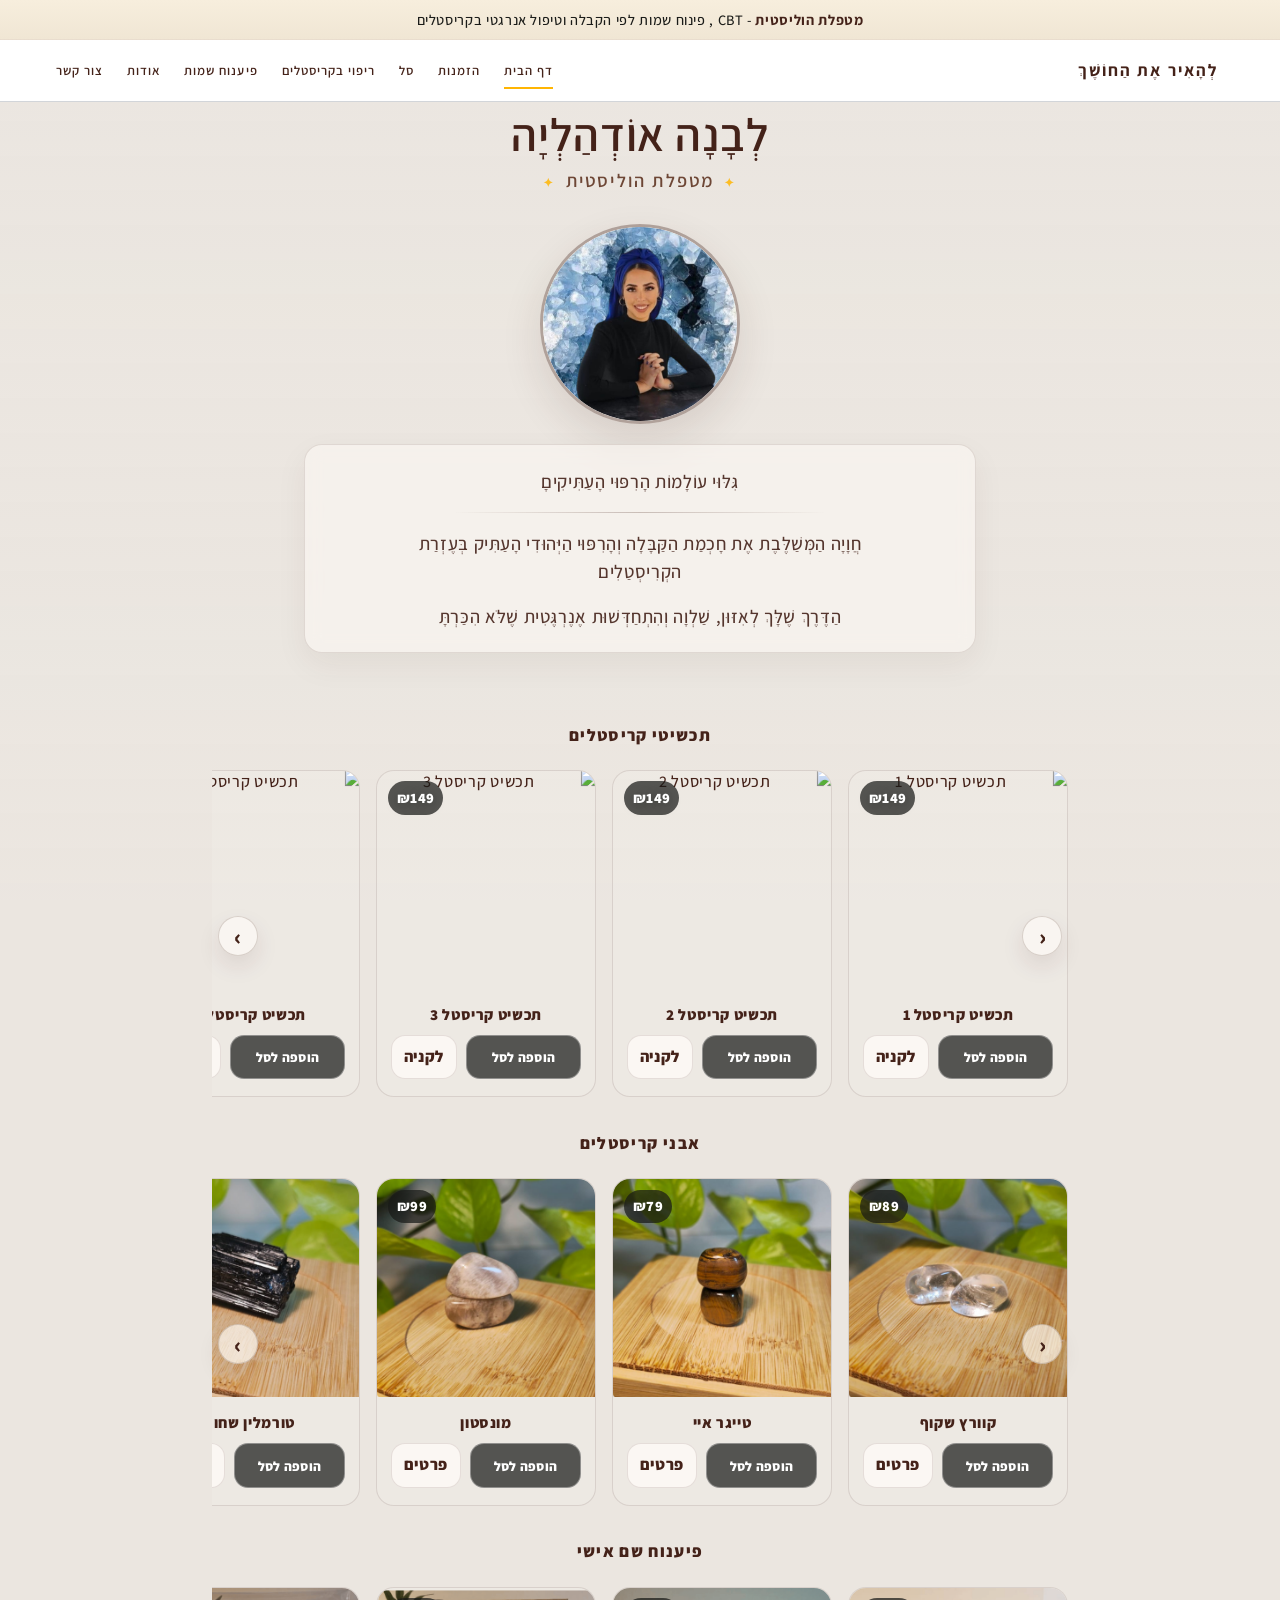
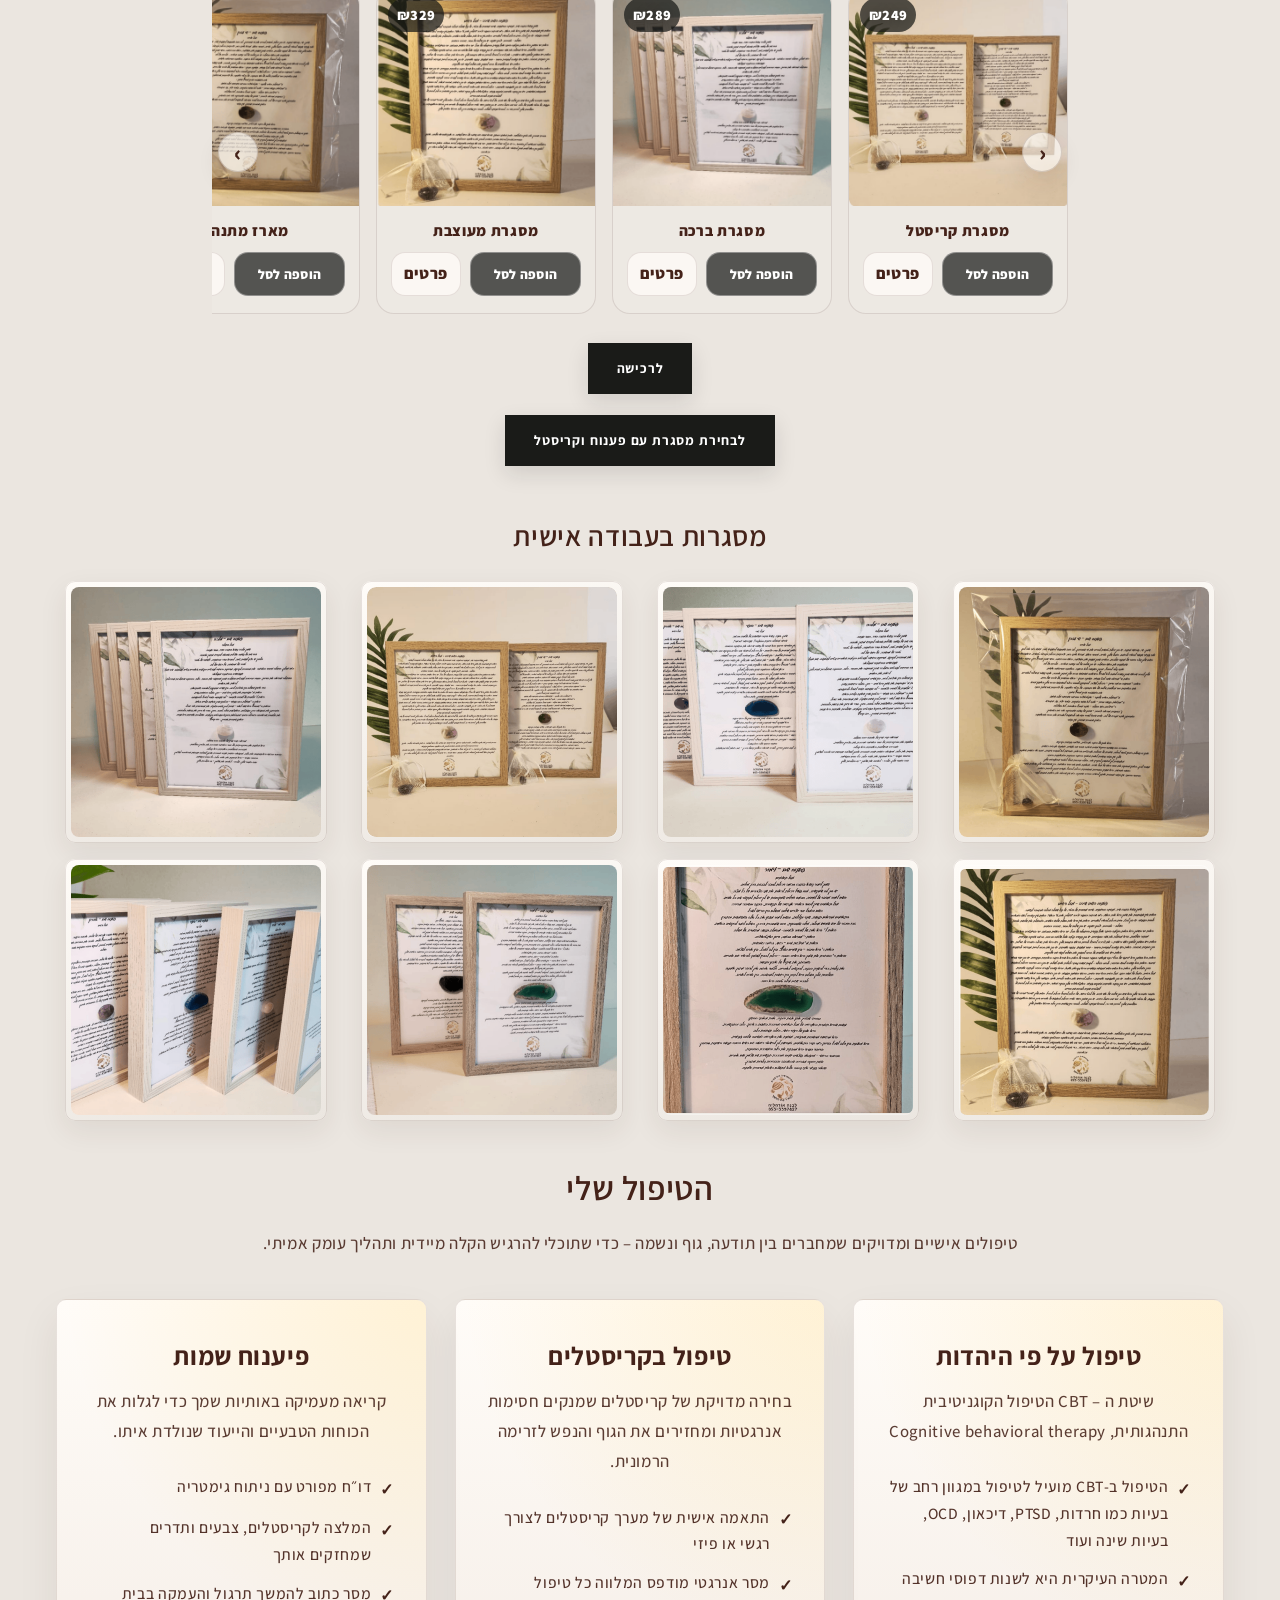
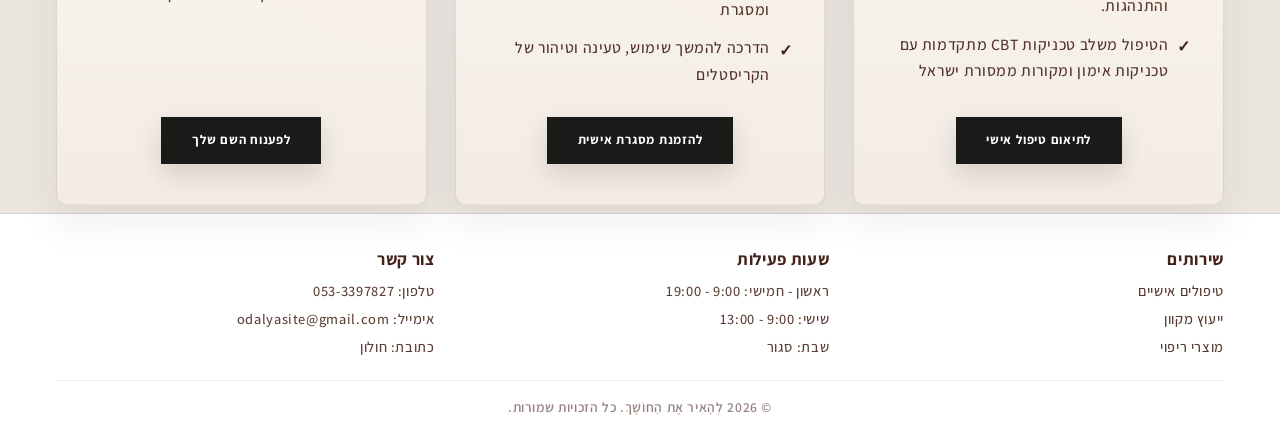
==== commit 4f6cf8ee: "1" ====
--- a/index.html
+++ b/index.html
@@ -11,9 +11,14 @@
 
 </head>
 <body>
+    <!-- וידאו רקע לעמוד הראשי -->
+    <video class="page-bg-video" autoplay muted loop playsinline preload="metadata" aria-hidden="true">
+        <source src="video/Jewelry_Promotional_Video_A_man_with_short_brown_hair_and_a_light_q1CH4ySU.mp4" type="video/mp4">
+    </video>
+    <div class="page-bg-overlay" aria-hidden="true"></div>
     <div class="announcement-bar" role="region" aria-label="הודעה">
         <div class="container announcement-bar__inner">
-            <p><strong>טיפול הוליסטי ואישי</strong> — CBT, קריסטלים ופיענוח שמות במקום אחד</p>
+            <p><strong>מטפלת הוליסטית</strong> - CBT , פינוח שמות לפי הקבלה וטיפול אנרגטי בקריסטלים</p>
         </div>
     </div>
     <header>
@@ -24,6 +29,7 @@
                 <ul class="menu">
                     <li><a href="index.html">דף הבית</a></li>
                     <li><a href="orders.html">הזמנות</a></li>
+                    <li><a href="cart.html" class="cart-link" aria-label="סל קניות">סל <span class="cart-badge" aria-hidden="true">0</span></a></li>
                     <li><a href="crystals.html">ריפוי בקריסטלים</a></li>
                     <li><a href="names.html">פיענוח שמות</a></li>
                     <li><a href="about.html">אודות</a></li>
@@ -47,6 +53,320 @@
                     <p class="intro-content">חֲוָיָה הַמְּשַׁלֶּבֶת אֶת חָכְמַת הַקַּבָּלָה וְהָרִפּוּי הַיְּהוּדִי הָעַתִּיק בְּעֶזְרַת הקְרִיסְטַלִים </p>
                     <p class="intro-footer">הַדֶּרֶךְ שֶׁלָּךְ לְאִזּוּן, שַׁלְוָה וְהִתְחַדְּשׁוּת אֶנֶרְגֶּטִית שֶׁלֹּא הִכַּרְתָּ</p>
                 </div>
+                <section class="jewelry-store" aria-label="חנות">
+                    <h3 class="jewelry-store__section-title"><a href="orders.html">תכשיטי קריסטלים</a></h3>
+                    <div class="jewelry-store__carousel">
+                        <button class="jewelry-store__nav jewelry-store__nav--prev" type="button" aria-label="הקודם">‹</button>
+                        <div class="jewelry-store__grid jewelry-store__grid--carousel js-store-carousel" role="list" aria-label="תכשיטים">
+                            <article class="jewelry-store__item" role="listitem" data-sku="JEWEL-JCR-01" data-name="תכשיט קריסטל 1" data-price="149" data-currency="ILS" data-image="image/j-cr/WhatsApp%20Image%202026-05-05%20at%2015.32.55.jpeg">
+                                <div class="jewelry-store__media">
+                                    <img class="jewelry-store__img" src="image/j-cr/WhatsApp%20Image%202026-05-05%20at%2015.32.55.jpeg" alt="תכשיט קריסטל 1" loading="lazy" decoding="async" width="600" height="600">
+                                    <div class="jewelry-store__meta" aria-hidden="true">
+                                        <span class="jewelry-store__price">₪149</span>
+                                    </div>
+                                </div>
+                                <div class="jewelry-store__body">
+                                    <span class="jewelry-store__label">תכשיט קריסטל 1</span>
+                                    <div class="jewelry-store__actions">
+                                        <button class="jewelry-store__add" type="button">הוספה לסל</button>
+                                        <a class="jewelry-store__details" href="cart.html">לקניה</a>
+                                    </div>
+                                </div>
+                            </article>
+                            <article class="jewelry-store__item" role="listitem" data-sku="JEWEL-JCR-02" data-name="תכשיט קריסטל 2" data-price="149" data-currency="ILS" data-image="image/j-cr/WhatsApp%20Image%202026-05-05%20at%2015.32.56%20%281%29.jpeg">
+                                <div class="jewelry-store__media">
+                                    <img class="jewelry-store__img" src="image/j-cr/WhatsApp%20Image%202026-05-05%20at%2015.32.56%20%281%29.jpeg" alt="תכשיט קריסטל 2" loading="lazy" decoding="async" width="600" height="600">
+                                    <div class="jewelry-store__meta" aria-hidden="true">
+                                        <span class="jewelry-store__price">₪149</span>
+                                    </div>
+                                </div>
+                                <div class="jewelry-store__body">
+                                    <span class="jewelry-store__label">תכשיט קריסטל 2</span>
+                                    <div class="jewelry-store__actions">
+                                        <button class="jewelry-store__add" type="button">הוספה לסל</button>
+                                        <a class="jewelry-store__details" href="cart.html">לקניה</a>
+                                    </div>
+                                </div>
+                            </article>
+                            <article class="jewelry-store__item" role="listitem" data-sku="JEWEL-JCR-03" data-name="תכשיט קריסטל 3" data-price="149" data-currency="ILS" data-image="image/j-cr/WhatsApp%20Image%202026-05-05%20at%2015.32.56%20%283%29.jpeg">
+                                <div class="jewelry-store__media">
+                                    <img class="jewelry-store__img" src="image/j-cr/WhatsApp%20Image%202026-05-05%20at%2015.32.56%20%283%29.jpeg" alt="תכשיט קריסטל 3" loading="lazy" decoding="async" width="600" height="600">
+                                    <div class="jewelry-store__meta" aria-hidden="true">
+                                        <span class="jewelry-store__price">₪149</span>
+                                    </div>
+                                </div>
+                                <div class="jewelry-store__body">
+                                    <span class="jewelry-store__label">תכשיט קריסטל 3</span>
+                                    <div class="jewelry-store__actions">
+                                        <button class="jewelry-store__add" type="button">הוספה לסל</button>
+                                        <a class="jewelry-store__details" href="cart.html">לקניה</a>
+                                    </div>
+                                </div>
+                            </article>
+                            <article class="jewelry-store__item" role="listitem" data-sku="JEWEL-JCR-04" data-name="תכשיט קריסטל 4" data-price="149" data-currency="ILS" data-image="image/j-cr/WhatsApp%20Image%202026-05-05%20at%2015.32.56%20%284%29.jpeg">
+                                <div class="jewelry-store__media">
+                                    <img class="jewelry-store__img" src="image/j-cr/WhatsApp%20Image%202026-05-05%20at%2015.32.56%20%284%29.jpeg" alt="תכשיט קריסטל 4" loading="lazy" decoding="async" width="600" height="600">
+                                    <div class="jewelry-store__meta" aria-hidden="true">
+                                        <span class="jewelry-store__price">₪149</span>
+                                    </div>
+                                </div>
+                                <div class="jewelry-store__body">
+                                    <span class="jewelry-store__label">תכשיט קריסטל 4</span>
+                                    <div class="jewelry-store__actions">
+                                        <button class="jewelry-store__add" type="button">הוספה לסל</button>
+                                        <a class="jewelry-store__details" href="cart.html">לקניה</a>
+                                    </div>
+                                </div>
+                            </article>
+                            <article class="jewelry-store__item" role="listitem" data-sku="JEWEL-JCR-05" data-name="תכשיט קריסטל 5" data-price="149" data-currency="ILS" data-image="image/j-cr/WhatsApp%20Image%202026-05-05%20at%2015.32.56%20%285%29.jpeg">
+                                <div class="jewelry-store__media">
+                                    <img class="jewelry-store__img" src="image/j-cr/WhatsApp%20Image%202026-05-05%20at%2015.32.56%20%285%29.jpeg" alt="תכשיט קריסטל 5" loading="lazy" decoding="async" width="600" height="600">
+                                    <div class="jewelry-store__meta" aria-hidden="true">
+                                        <span class="jewelry-store__price">₪149</span>
+                                    </div>
+                                </div>
+                                <div class="jewelry-store__body">
+                                    <span class="jewelry-store__label">תכשיט קריסטל 5</span>
+                                    <div class="jewelry-store__actions">
+                                        <button class="jewelry-store__add" type="button">הוספה לסל</button>
+                                        <a class="jewelry-store__details" href="cart.html">לקניה</a>
+                                    </div>
+                                </div>
+                            </article>
+                            <article class="jewelry-store__item" role="listitem" data-sku="JEWEL-JCR-06" data-name="תכשיט קריסטל 6" data-price="149" data-currency="ILS" data-image="image/j-cr/WhatsApp%20Image%202026-05-05%20at%2015.32.57%20%281%29.jpeg">
+                                <div class="jewelry-store__media">
+                                    <img class="jewelry-store__img" src="image/j-cr/WhatsApp%20Image%202026-05-05%20at%2015.32.57%20%281%29.jpeg" alt="תכשיט קריסטל 6" loading="lazy" decoding="async" width="600" height="600">
+                                    <div class="jewelry-store__meta" aria-hidden="true">
+                                        <span class="jewelry-store__price">₪149</span>
+                                    </div>
+                                </div>
+                                <div class="jewelry-store__body">
+                                    <span class="jewelry-store__label">תכשיט קריסטל 6</span>
+                                    <div class="jewelry-store__actions">
+                                        <button class="jewelry-store__add" type="button">הוספה לסל</button>
+                                        <a class="jewelry-store__details" href="cart.html">לקניה</a>
+                                    </div>
+                                </div>
+                            </article>
+                            <article class="jewelry-store__item" role="listitem" data-sku="JEWEL-JCR-07" data-name="תכשיט קריסטל 7" data-price="149" data-currency="ILS" data-image="image/j-cr/WhatsApp%20Image%202026-05-05%20at%2015.32.57%20%282%29.jpeg">
+                                <div class="jewelry-store__media">
+                                    <img class="jewelry-store__img" src="image/j-cr/WhatsApp%20Image%202026-05-05%20at%2015.32.57%20%282%29.jpeg" alt="תכשיט קריסטל 7" loading="lazy" decoding="async" width="600" height="600">
+                                    <div class="jewelry-store__meta" aria-hidden="true">
+                                        <span class="jewelry-store__price">₪149</span>
+                                    </div>
+                                </div>
+                                <div class="jewelry-store__body">
+                                    <span class="jewelry-store__label">תכשיט קריסטל 7</span>
+                                    <div class="jewelry-store__actions">
+                                        <button class="jewelry-store__add" type="button">הוספה לסל</button>
+                                        <a class="jewelry-store__details" href="cart.html">לקניה</a>
+                                    </div>
+                                </div>
+                            </article>
+                            <article class="jewelry-store__item" role="listitem" data-sku="JEWEL-JCR-08" data-name="תכשיט קריסטל 8" data-price="149" data-currency="ILS" data-image="image/j-cr/WhatsApp%20Image%202026-05-05%20at%2015.32.57%20%283%29.jpeg">
+                                <div class="jewelry-store__media">
+                                    <img class="jewelry-store__img" src="image/j-cr/WhatsApp%20Image%202026-05-05%20at%2015.32.57%20%283%29.jpeg" alt="תכשיט קריסטל 8" loading="lazy" decoding="async" width="600" height="600">
+                                    <div class="jewelry-store__meta" aria-hidden="true">
+                                        <span class="jewelry-store__price">₪149</span>
+                                    </div>
+                                </div>
+                                <div class="jewelry-store__body">
+                                    <span class="jewelry-store__label">תכשיט קריסטל 8</span>
+                                    <div class="jewelry-store__actions">
+                                        <button class="jewelry-store__add" type="button">הוספה לסל</button>
+                                        <a class="jewelry-store__details" href="cart.html">לקניה</a>
+                                    </div>
+                                </div>
+                            </article>
+                            <article class="jewelry-store__item" role="listitem" data-sku="JEWEL-JCR-09" data-name="תכשיט קריסטל 9" data-price="149" data-currency="ILS" data-image="image/j-cr/WhatsApp%20Image%202026-05-05%20at%2017.03.05%20%281%29.jpeg">
+                                <div class="jewelry-store__media">
+                                    <img class="jewelry-store__img" src="image/j-cr/WhatsApp%20Image%202026-05-05%20at%2017.03.05%20%281%29.jpeg" alt="תכשיט קריסטל 9" loading="lazy" decoding="async" width="600" height="600">
+                                    <div class="jewelry-store__meta" aria-hidden="true">
+                                        <span class="jewelry-store__price">₪149</span>
+                                    </div>
+                                </div>
+                                <div class="jewelry-store__body">
+                                    <span class="jewelry-store__label">תכשיט קריסטל 9</span>
+                                    <div class="jewelry-store__actions">
+                                        <button class="jewelry-store__add" type="button">הוספה לסל</button>
+                                        <a class="jewelry-store__details" href="cart.html">לקניה</a>
+                                    </div>
+                                </div>
+                            </article>
+                        </div>
+                        <button class="jewelry-store__nav jewelry-store__nav--next" type="button" aria-label="הבא">›</button>
+                    </div>
+
+                    <h3 class="jewelry-store__section-title jewelry-store__section-title--spaced"><a href="crystals.html">אבני קריסטלים</a></h3>
+                    <div class="jewelry-store__carousel">
+                        <button class="jewelry-store__nav jewelry-store__nav--prev" type="button" aria-label="הקודם">‹</button>
+                        <div class="jewelry-store__grid jewelry-store__grid--carousel js-store-carousel" role="list" aria-label="קריסטלים">
+                        <article class="jewelry-store__item" role="listitem" data-sku="CRYSTAL-CLEAR-01" data-name="קריסטל קוורץ שקוף" data-price="89" data-currency="ILS" data-image="image/Clear-quartz.png">
+                            <div class="jewelry-store__media">
+                                <img class="jewelry-store__img jewelry-store__img--contain" src="image/Clear-quartz.png" alt="קריסטל קוורץ שקוף" loading="lazy" decoding="async" width="600" height="600">
+                                <div class="jewelry-store__meta" aria-hidden="true">
+                                    <span class="jewelry-store__price">₪89</span>
+                                </div>
+                            </div>
+                            <div class="jewelry-store__body">
+                                <span class="jewelry-store__label">קוורץ שקוף</span>
+                                <div class="jewelry-store__actions">
+                                    <button class="jewelry-store__add" type="button">הוספה לסל</button>
+                                    <a class="jewelry-store__details" href="orders.html">פרטים</a>
+                                </div>
+                            </div>
+                        </article>
+                        <article class="jewelry-store__item" role="listitem" data-sku="CRYSTAL-TIGER-02" data-name="אבן טייגר איי" data-price="79" data-currency="ILS" data-image="image/Tiger's-Eye.png">
+                            <div class="jewelry-store__media">
+                                <img class="jewelry-store__img jewelry-store__img--contain" src="image/Tiger's-Eye.png" alt="אבן טייגר איי" loading="lazy" decoding="async" width="600" height="600">
+                                <div class="jewelry-store__meta" aria-hidden="true">
+                                    <span class="jewelry-store__price">₪79</span>
+                                </div>
+                            </div>
+                            <div class="jewelry-store__body">
+                                <span class="jewelry-store__label">טייגר איי</span>
+                                <div class="jewelry-store__actions">
+                                    <button class="jewelry-store__add" type="button">הוספה לסל</button>
+                                    <a class="jewelry-store__details" href="orders.html">פרטים</a>
+                                </div>
+                            </div>
+                        </article>
+                        <article class="jewelry-store__item" role="listitem" data-sku="CRYSTAL-MOON-03" data-name="מונסטון" data-price="99" data-currency="ILS" data-image="image/moonstone.png">
+                            <div class="jewelry-store__media">
+                                <img class="jewelry-store__img jewelry-store__img--contain" src="image/moonstone.png" alt="מונסטון" loading="lazy" decoding="async" width="600" height="600">
+                                <div class="jewelry-store__meta" aria-hidden="true">
+                                    <span class="jewelry-store__price">₪99</span>
+                                </div>
+                            </div>
+                            <div class="jewelry-store__body">
+                                <span class="jewelry-store__label">מונסטון</span>
+                                <div class="jewelry-store__actions">
+                                    <button class="jewelry-store__add" type="button">הוספה לסל</button>
+                                    <a class="jewelry-store__details" href="orders.html">פרטים</a>
+                                </div>
+                            </div>
+                        </article>
+                        <article class="jewelry-store__item" role="listitem" data-sku="CRYSTAL-TOURM-04" data-name="טורמלין שחור" data-price="89" data-currency="ILS" data-image="image/black-tourmaline.png">
+                            <div class="jewelry-store__media">
+                                <img class="jewelry-store__img jewelry-store__img--contain" src="image/black-tourmaline.png" alt="טורמלין שחור" loading="lazy" decoding="async" width="600" height="600">
+                                <div class="jewelry-store__meta" aria-hidden="true">
+                                    <span class="jewelry-store__price">₪89</span>
+                                </div>
+                            </div>
+                            <div class="jewelry-store__body">
+                                <span class="jewelry-store__label">טורמלין שחור</span>
+                                <div class="jewelry-store__actions">
+                                    <button class="jewelry-store__add" type="button">הוספה לסל</button>
+                                    <a class="jewelry-store__details" href="orders.html">פרטים</a>
+                                </div>
+                            </div>
+                        </article>
+                        </div>
+                        <button class="jewelry-store__nav jewelry-store__nav--next" type="button" aria-label="הבא">›</button>
+                    </div>
+
+                    <h3 class="jewelry-store__section-title jewelry-store__section-title--spaced"><a href="orders.html">פיענוח שם אישי</a></h3>
+                    <div class="jewelry-store__carousel">
+                        <button class="jewelry-store__nav jewelry-store__nav--prev" type="button" aria-label="הקודם">‹</button>
+                        <div class="jewelry-store__grid jewelry-store__grid--carousel js-store-carousel" role="list" aria-label="מסגרות">
+                        <article class="jewelry-store__item" role="listitem" data-sku="FRAME-CRYSTAL-01" data-name="מסגרת קריסטל" data-price="249" data-currency="ILS" data-image="image/gallery/frame1.png">
+                            <div class="jewelry-store__media">
+                                <img class="jewelry-store__img" src="image/gallery/frame1.png" alt="מסגרת קריסטל" loading="lazy" decoding="async" width="600" height="600">
+                                <div class="jewelry-store__meta" aria-hidden="true">
+                                    <span class="jewelry-store__price">₪249</span>
+                                </div>
+                            </div>
+                            <div class="jewelry-store__body">
+                                <span class="jewelry-store__label">מסגרת קריסטל</span>
+                                <div class="jewelry-store__actions">
+                                    <button class="jewelry-store__add" type="button">הוספה לסל</button>
+                                    <a class="jewelry-store__details" href="orders.html">פרטים</a>
+                                </div>
+                            </div>
+                        </article>
+                        <article class="jewelry-store__item" role="listitem" data-sku="FRAME-BLESS-02" data-name="מסגרת ברכה" data-price="289" data-currency="ILS" data-image="image/gallery/frame2.png">
+                            <div class="jewelry-store__media">
+                                <img class="jewelry-store__img" src="image/gallery/frame2.png" alt="מסגרת ברכה" loading="lazy" decoding="async" width="600" height="600">
+                                <div class="jewelry-store__meta" aria-hidden="true">
+                                    <span class="jewelry-store__price">₪289</span>
+                                </div>
+                            </div>
+                            <div class="jewelry-store__body">
+                                <span class="jewelry-store__label">מסגרת ברכה</span>
+                                <div class="jewelry-store__actions">
+                                    <button class="jewelry-store__add" type="button">הוספה לסל</button>
+                                    <a class="jewelry-store__details" href="orders.html">פרטים</a>
+                                </div>
+                            </div>
+                        </article>
+                        <article class="jewelry-store__item" role="listitem" data-sku="FRAME-DESIGN-03" data-name="מסגרת מעוצבת" data-price="329" data-currency="ILS" data-image="image/gallery/frame3.png">
+                            <div class="jewelry-store__media">
+                                <img class="jewelry-store__img" src="image/gallery/frame3.png" alt="מסגרת מעוצבת" loading="lazy" decoding="async" width="600" height="600">
+                                <div class="jewelry-store__meta" aria-hidden="true">
+                                    <span class="jewelry-store__price">₪329</span>
+                                </div>
+                            </div>
+                            <div class="jewelry-store__body">
+                                <span class="jewelry-store__label">מסגרת מעוצבת</span>
+                                <div class="jewelry-store__actions">
+                                    <button class="jewelry-store__add" type="button">הוספה לסל</button>
+                                    <a class="jewelry-store__details" href="orders.html">פרטים</a>
+                                </div>
+                            </div>
+                        </article>
+                        <article class="jewelry-store__item" role="listitem" data-sku="GIFT-SET-05" data-name="מארז מתנה" data-price="199" data-currency="ILS" data-image="image/gallery/frame5.png">
+                            <div class="jewelry-store__media">
+                                <img class="jewelry-store__img jewelry-store__img--contain" src="image/gallery/frame5.png" alt="מארז מתנה" loading="lazy" decoding="async" width="600" height="600">
+                                <div class="jewelry-store__meta" aria-hidden="true">
+                                    <span class="jewelry-store__price">₪199</span>
+                                </div>
+                            </div>
+                            <div class="jewelry-store__body">
+                                <span class="jewelry-store__label">מארז מתנה</span>
+                                <div class="jewelry-store__actions">
+                                    <button class="jewelry-store__add" type="button">הוספה לסל</button>
+                                    <a class="jewelry-store__details" href="orders.html">פרטים</a>
+                                </div>
+                            </div>
+                        </article>
+                        <article class="jewelry-store__item" role="listitem" data-sku="SPECIAL-CHOICE-04" data-name="בחירה מיוחדת" data-price="269" data-currency="ILS" data-image="image/gallery/frame4.png">
+                            <div class="jewelry-store__media">
+                                <img class="jewelry-store__img" src="image/gallery/frame4.png" alt="מסגרת מיוחדת" loading="lazy" decoding="async" width="600" height="600">
+                                <div class="jewelry-store__meta" aria-hidden="true">
+                                    <span class="jewelry-store__price">₪269</span>
+                                </div>
+                            </div>
+                            <div class="jewelry-store__body">
+                                <span class="jewelry-store__label">בחירה מיוחדת</span>
+                                <div class="jewelry-store__actions">
+                                    <button class="jewelry-store__add" type="button">הוספה לסל</button>
+                                    <a class="jewelry-store__details" href="orders.html">פרטים</a>
+                                </div>
+                            </div>
+                        </article>
+                        <article class="jewelry-store__item" role="listitem" data-sku="ENERGY-DESIGN-06" data-name="עיצוב אנרגטי" data-price="349" data-currency="ILS" data-image="image/gallery/frame6.png">
+                            <div class="jewelry-store__media">
+                                <img class="jewelry-store__img" src="image/gallery/frame6.png" alt="מסגרת בעיצוב" loading="lazy" decoding="async" width="600" height="600">
+                                <div class="jewelry-store__meta" aria-hidden="true">
+                                    <span class="jewelry-store__price">₪349</span>
+                                </div>
+                            </div>
+                            <div class="jewelry-store__body">
+                                <span class="jewelry-store__label">עיצוב אנרגטי</span>
+                                <div class="jewelry-store__actions">
+                                    <button class="jewelry-store__add" type="button">הוספה לסל</button>
+                                    <a class="jewelry-store__details" href="orders.html">פרטים</a>
+                                </div>
+                            </div>
+                        </article>
+                        </div>
+                        <button class="jewelry-store__nav jewelry-store__nav--next" type="button" aria-label="הבא">›</button>
+                    </div>
+
+                    <div class="jewelry-store__cta">
+                        <a class="btn jewelry-store__btn" href="orders.html">לרכישה</a>
+                    </div>
+                </section>
                 <a href="https://wa.me/+972584397827?text=שלום,%20אשמח%20לקבל%20מידע%20נוסף%20על המסגרות " class="btn contact-btn">לבחירת מסגרת עם פענוח וקריסטל</a>
                 
                 <!-- גלריית תמונות פשוטה -->
@@ -81,38 +401,6 @@
                         </div>
                 
                     </div>
-                </div>
-            </div>
-        </div>
-    </section>
-
-    <section class="home-videos" id="videos" aria-labelledby="home-videos-heading">
-        <div class="container">
-            <div class="section-title">
-                <h2 id="home-videos-heading">סרטונים</h2>
-            </div>
-            <p class="home-videos-intro">כאן אפשר להציג סרטון מהמחשב (MP4) או סרטון מ־YouTube. הוראות מעודכנות בתוך הקוד כהערות HTML.</p>
-
-            <div class="video-embed">
-                <p class="video-embed__label">סרטון מהאתר (קובץ MP4)</p>
-                <div class="video-embed__ratio video-embed__ratio--file">
-                    <video controls playsinline preload="metadata" title="סרטון מבוא">
-                        <source src="video/intro.mp4" type="video/mp4">
-                        הדפדפן לא תומך בנגן וידאו. כדי להציג סרטון: שימי קובץ בשם <code>intro.mp4</code> בתיקייה <code>video/</code> (צרי את התיקייה אם אין).
-                    </video>
-                </div>
-            </div>
-
-            <div class="video-embed video-embed--youtube">
-                <p class="video-embed__label">סרטון מ־YouTube</p>
-                <div class="video-embed__ratio video-embed__ratio--iframe">
-                    <!--
-                      איך מוסיפים סרטון: ב-YouTube → "שיתוף" → "הטמעה" → העתקת קוד ה-iframe.
-                      מחקי את הפסקה עם class="video-embed__placeholder" והדביקי במקומה את ה-iframe (או הדביקי iframe למטה והסירי את ה-placeholder).
-                      דוגמה:
-                    <iframe src="https://www.youtube-nocookie.com/embed/XXXXXXXXXXX" title="YouTube" loading="lazy" allow="accelerometer; autoplay; clipboard-write; encrypted-media; gyroscope; picture-in-picture; web-share" referrerpolicy="strict-origin-when-cross-origin" allowfullscreen></iframe>
-                    -->
-                    <p class="video-embed__placeholder">כאן יוצג סרטון YouTube אחרי שתדביקי כאן את תגית ה־<code>iframe</code> מההטמעה (או תמחקי את השורה הזו ותשימי iframe מתחת להערה בקוד).</p>
                 </div>
             </div>
         </div>
--- a/styles.css
+++ b/styles.css
@@ -171,6 +171,7 @@
 html {
     font-size: 16px;
     height: 100%;
+    overflow-x: clip;
 }
 
 body {
@@ -184,6 +185,32 @@
     min-height: 100vh;
     display: flex;
     flex-direction: column;
+}
+
+/* וידאו רקע — עמוד ראשי */
+.page-bg-video {
+    position: fixed;
+    inset: 0;
+    width: 100%;
+    height: 100%;
+    object-fit: cover;
+    object-position: 50% 50%;
+    z-index: -2;
+    pointer-events: none;
+}
+
+.page-bg-overlay {
+    position: fixed;
+    inset: 0;
+    z-index: -1;
+    pointer-events: none;
+    background: linear-gradient(180deg, rgba(235, 230, 224, 0.59) 0%, rgba(235, 230, 224, 0.69) 100%);
+}
+
+@media (prefers-reduced-motion: reduce) {
+    .page-bg-video {
+        display: none;
+    }
 }
 
 .container {
@@ -427,12 +454,14 @@
     max-width: min(60%, 42rem);
     margin: 0 auto 2rem;
     padding: 1.35rem 1.5rem;
-    background-color: rgba(255, 252, 248, 0.96);
-    border-radius: 0;
+    background-color: rgba(255, 252, 248, 0.5);
+    border-radius: 18px;
     border: 1px solid var(--border-subtle);
     box-shadow: 0 12px 32px rgba(68, 34, 25, 0.06);
     position: relative;
     overflow: hidden;
+    -webkit-backdrop-filter: blur(8px);
+    backdrop-filter: blur(8px);
 }
 
 .intro-text-container::before {
@@ -447,7 +476,7 @@
 .intro-heading {
     font-size: 1.5rem;
     color: var(--accent-color);
-    font-weight: 700;
+    font-weight: 800;
     margin-bottom: 1rem;
     text-align: center;
     line-height: 1.5;
@@ -465,18 +494,662 @@
     margin-bottom: 1rem;
     line-height: 1.75;
     text-align: center;
-    font-weight: 500;
-    color: rgba(68, 34, 25, 0.92);
+    font-weight: 650;
+    color: rgba(44, 20, 14, 0.98);
 }
 
 .intro-footer {
     font-size: 1.2rem;
     color: var(--accent-color);
-    font-weight: 600;
+    font-weight: 750;
     text-align: center;
     margin-top: 1rem;
     margin-bottom: 0;
     line-height: 1.7;
+}
+
+/* חנות תכשיטים — דף הבית */
+.jewelry-store {
+    width: 100%;
+    margin: 1.75rem auto 0;
+    padding: 1.25rem 1.25rem 1.35rem;
+    max-width: min(100%, 56rem);
+    border-radius: 22px;
+    border: none;
+    background: transparent;
+    -webkit-backdrop-filter: none;
+    backdrop-filter: none;
+    box-shadow: none;
+    position: relative;
+    overflow: hidden;
+}
+
+.jewelry-store::before {
+    content: "";
+    position: absolute;
+    inset: -60px -60px auto auto;
+    width: 220px;
+    height: 220px;
+    background: radial-gradient(circle at top right, rgba(255, 181, 3, 0.25), transparent 60%);
+    pointer-events: none;
+    transform: rotate(10deg);
+}
+
+.jewelry-store__head {
+    text-align: center;
+    position: relative;
+    z-index: 1;
+    margin-bottom: 1.1rem;
+}
+
+.jewelry-store__title {
+    font-size: clamp(1.35rem, 3.2vw, 2.0rem);
+    color: var(--accent-color);
+    font-weight: 800;
+    margin: 0 0 0.55rem;
+    text-shadow: none;
+    display: inline-block;
+    padding: 0.35rem 0.9rem;
+    border-radius: 999px;
+    background: transparent;
+    border: none;
+}
+
+.jewelry-store__lead {
+    margin: 0.35rem 0 0;
+    color: rgba(44, 20, 14, 0.92);
+    font-weight: 650;
+    line-height: 1.6;
+    background: transparent;
+}
+
+.jewelry-store__section-title {
+    margin: 1.05rem 0 0.65rem;
+    font-size: 1.05rem;
+    font-weight: 900;
+    color: var(--accent-color);
+    letter-spacing: 0.08em;
+    text-transform: uppercase;
+    text-align: center;
+}
+
+.jewelry-store__section-title a {
+    color: inherit;
+    text-decoration: none;
+}
+
+.jewelry-store__section-title a:hover,
+.jewelry-store__section-title a:focus-visible {
+    color: var(--secondary-color);
+    text-decoration: underline;
+    text-underline-offset: 0.22em;
+}
+
+.jewelry-store__section-title--spaced {
+    margin-top: 1.55rem;
+}
+
+.jewelry-store__lead {
+    margin: 0;
+    color: rgba(44, 20, 14, 0.92);
+    font-weight: 600;
+    line-height: 1.65;
+    max-width: 40rem;
+    margin-inline: auto;
+    position: relative;
+    z-index: 1;
+}
+
+.jewelry-store__grid {
+    position: relative;
+    z-index: 1;
+    display: grid;
+    grid-template-columns: repeat(auto-fit, minmax(160px, 1fr));
+    gap: 1.05rem;
+    margin-top: 1.15rem;
+}
+
+.jewelry-store__carousel {
+    position: relative;
+    z-index: 1;
+    margin-top: 1.15rem;
+}
+
+.jewelry-store__grid--carousel {
+    display: flex;
+    gap: 1rem;
+    margin-top: 0;
+    overflow-x: auto;
+    padding: 0.25rem 0.25rem 0.5rem;
+    scroll-snap-type: x mandatory;
+    -webkit-overflow-scrolling: touch;
+    scrollbar-width: none;
+    -ms-overflow-style: none;
+}
+
+.jewelry-store__grid--carousel::-webkit-scrollbar {
+    display: none;
+}
+
+.jewelry-store__grid--carousel::-webkit-scrollbar-thumb {
+    background: rgba(68, 34, 25, 0.18);
+    border-radius: 999px;
+}
+
+.jewelry-store__grid--carousel .jewelry-store__item {
+    flex: 0 0 min(220px, 72vw);
+    scroll-snap-align: start;
+}
+
+.jewelry-store__nav {
+    position: absolute;
+    top: calc(50% - 1.25rem);
+    width: 2.5rem;
+    height: 2.5rem;
+    border-radius: 999px;
+    border: 1px solid rgba(68, 34, 25, 0.18);
+    background: rgba(255, 252, 248, 0.65);
+    color: var(--accent-color);
+    font-weight: 900;
+    font-size: 1.5rem;
+    line-height: 1;
+    display: inline-flex;
+    align-items: center;
+    justify-content: center;
+    cursor: pointer;
+    box-shadow: 0 10px 22px rgba(68, 34, 25, 0.10);
+    z-index: 5;
+}
+
+.jewelry-store__nav--prev {
+    right: 0.35rem;
+}
+
+.jewelry-store__nav--next {
+    left: 0.35rem;
+}
+
+@media (prefers-reduced-motion: reduce) {
+    .jewelry-store__nav {
+        display: inline-flex;
+    }
+}
+
+.jewelry-store__item {
+    display: flex;
+    flex-direction: column;
+    position: relative;
+    text-decoration: none;
+    border-radius: 18px;
+    overflow: hidden;
+    border: 1px solid rgba(68, 34, 25, 0.12);
+    background: rgba(255, 252, 248, 0.12);
+    transition: transform 0.22s ease, box-shadow 0.22s ease, border-color 0.22s ease;
+}
+
+.jewelry-store__media {
+    position: relative;
+    aspect-ratio: 1 / 1;
+    overflow: hidden;
+}
+
+.jewelry-store__body {
+    padding-bottom: 0.1rem;
+}
+
+.jewelry-store__item:hover,
+.jewelry-store__item:focus-visible {
+    transform: translateY(-6px);
+    box-shadow: 0 24px 46px rgba(68, 34, 25, 0.14);
+    border-color: rgba(68, 34, 25, 0.20);
+}
+
+.jewelry-store__img {
+    width: 100%;
+    height: 100%;
+    object-fit: cover;
+    object-position: center;
+    display: block;
+    transform: scale(1.01);
+    transition: transform 0.35s ease;
+}
+
+.jewelry-store__item:hover .jewelry-store__img,
+.jewelry-store__item:focus-visible .jewelry-store__img {
+    transform: scale(1.08);
+}
+
+.jewelry-store__img--contain {
+    object-fit: contain;
+    background: rgba(235, 230, 224, 0.75);
+}
+
+.jewelry-store__label {
+    display: block;
+    padding: 0.85rem 0.85rem 0.55rem;
+    text-align: center;
+    font-size: 0.95rem;
+    font-weight: 900;
+    color: var(--accent-color);
+    background: transparent;
+    text-shadow: none;
+}
+
+.jewelry-store__meta {
+    position: absolute;
+    inset: 0;
+    pointer-events: none;
+}
+
+.jewelry-store__price {
+    position: absolute;
+    top: 0.65rem;
+    left: 0.65rem;
+    display: inline-flex;
+    align-items: center;
+    justify-content: center;
+    padding: 0.35rem 0.55rem;
+    border-radius: 999px;
+    background: rgba(26, 27, 24, 0.72);
+    color: #fff;
+    font-weight: 800;
+    font-size: 0.9rem;
+    letter-spacing: 0.02em;
+    text-shadow: 0 2px 12px rgba(0, 0, 0, 0.35);
+}
+
+.jewelry-store__actions {
+    display: grid;
+    grid-template-columns: 1fr auto;
+    gap: 0.55rem;
+    padding: 0 0.85rem 0.95rem;
+}
+
+.jewelry-store__add {
+    appearance: none;
+    border: 1px solid rgba(255, 255, 255, 0.35);
+    background: rgba(26, 27, 24, 0.72);
+    color: #fff;
+    font-weight: 800;
+    letter-spacing: 0.02em;
+    padding: 0.55rem 0.8rem;
+    border-radius: 14px;
+    cursor: pointer;
+    transition: transform 0.15s ease, background 0.15s ease;
+}
+
+.jewelry-store__add:hover {
+    transform: translateY(-1px);
+    background: rgba(68, 34, 25, 0.82);
+}
+
+.jewelry-store__details {
+    display: inline-flex;
+    align-items: center;
+    justify-content: center;
+    padding: 0.55rem 0.75rem;
+    border-radius: 14px;
+    text-decoration: none;
+    background: rgba(255, 252, 248, 0.78);
+    border: 1px solid rgba(68, 34, 25, 0.12);
+    color: var(--accent-color);
+    font-weight: 800;
+}
+
+.cart-link {
+    display: inline-flex;
+    align-items: center;
+    gap: 0.35rem;
+}
+
+.cart-badge {
+    display: none;
+    min-width: 1.25rem;
+    height: 1.25rem;
+    padding: 0 0.35rem;
+    border-radius: 999px;
+    background: var(--highlight);
+    color: rgba(26, 27, 24, 0.95);
+    font-weight: 900;
+    font-size: 0.78rem;
+    line-height: 1;
+    align-items: center;
+    justify-content: center;
+}
+
+/* עמוד סל */
+.cart-page {
+    padding: 3rem 0 4rem;
+}
+
+.cart-layout {
+    display: grid;
+    grid-template-columns: 1.4fr 0.9fr;
+    gap: 1.5rem;
+    align-items: start;
+}
+
+.cart-items {
+    display: flex;
+    flex-direction: column;
+    gap: 0.9rem;
+}
+
+.cart-item {
+    display: grid;
+    grid-template-columns: 92px 1fr 92px 92px 40px;
+    gap: 0.75rem;
+    align-items: center;
+    padding: 0.85rem;
+    border-radius: 16px;
+    background: rgba(235, 230, 224, 0.18);
+    border: 1px solid rgba(68, 34, 25, 0.12);
+    -webkit-backdrop-filter: blur(10px);
+    backdrop-filter: blur(10px);
+}
+
+.cart-item__media img {
+    width: 80px;
+    height: 80px;
+    border-radius: 12px;
+    object-fit: cover;
+    display: block;
+    background: rgba(68, 34, 25, 0.06);
+}
+
+.cart-item__name {
+    font-weight: 800;
+    color: var(--accent-color);
+    margin-bottom: 0.25rem;
+}
+
+.cart-item__note {
+    display: grid;
+    gap: 0.35rem;
+    margin-top: 0.6rem;
+}
+
+.cart-item__note-label {
+    font-size: 0.82rem;
+    font-weight: 800;
+    color: rgba(44, 20, 14, 0.9);
+}
+
+.cart-note {
+    width: 100%;
+    padding: 0.45rem 0.55rem;
+    border-radius: 12px;
+    border: 1px solid rgba(68, 34, 25, 0.18);
+    background: rgba(255, 252, 248, 0.65);
+    font-weight: 650;
+    color: var(--accent-color);
+}
+
+.cart-item__price {
+    color: rgba(44, 20, 14, 0.9);
+    font-weight: 700;
+}
+
+.cart-qty {
+    width: 100%;
+    padding: 0.45rem 0.5rem;
+    border-radius: 12px;
+    border: 1px solid rgba(68, 34, 25, 0.18);
+    background: rgba(255, 252, 248, 0.65);
+    font-weight: 700;
+    color: var(--accent-color);
+}
+
+.cart-item__sum {
+    font-weight: 900;
+    color: var(--accent-color);
+    text-align: center;
+}
+
+.cart-item__remove {
+    border: 0;
+    background: rgba(26, 27, 24, 0.10);
+    color: var(--accent-color);
+    border-radius: 12px;
+    width: 36px;
+    height: 36px;
+    cursor: pointer;
+    font-size: 1.2rem;
+    line-height: 1;
+}
+
+.cart-empty {
+    margin-top: 1rem;
+    text-align: center;
+    color: rgba(44, 20, 14, 0.9);
+    font-weight: 700;
+}
+
+.cart-summary__box {
+    padding: 1.1rem;
+    border-radius: 18px;
+    background: rgba(235, 230, 224, 0.18);
+    border: 1px solid rgba(68, 34, 25, 0.12);
+    -webkit-backdrop-filter: blur(10px);
+    backdrop-filter: blur(10px);
+}
+
+.cart-summary__box h3 {
+    margin: 0 0 0.8rem;
+    color: var(--accent-color);
+}
+
+.cart-summary__row {
+    display: flex;
+    align-items: baseline;
+    justify-content: space-between;
+    font-size: 1.05rem;
+    margin-bottom: 0.75rem;
+}
+
+.cart-summary__hint {
+    margin: 0 0 1rem;
+    color: rgba(44, 20, 14, 0.88);
+    font-weight: 600;
+    line-height: 1.6;
+    font-size: 0.95rem;
+}
+
+.cart-warning {
+    margin: 0 0 1rem;
+    padding: 0.75rem 0.85rem;
+    border-radius: 14px;
+    background: rgba(255, 181, 3, 0.18);
+    border: 1px solid rgba(255, 181, 3, 0.25);
+    color: rgba(44, 20, 14, 0.95);
+    font-weight: 700;
+}
+
+.paypal-button {
+    margin-bottom: 0.9rem;
+}
+
+.bit-pay {
+    width: 100%;
+    text-align: center;
+    margin-bottom: 0.75rem;
+    background: linear-gradient(135deg, rgba(35, 35, 35, 0.95), rgba(0, 0, 0, 0.95));
+    border-color: rgba(0, 0, 0, 0.95);
+}
+
+.bit-pay:disabled {
+    opacity: 0.55;
+    cursor: not-allowed;
+    transform: none;
+}
+
+.order-submit.is-disabled,
+.order-submit[aria-disabled="true"] {
+    opacity: 0.55;
+    cursor: not-allowed;
+    transform: none;
+}
+
+.cart-clear {
+    width: 100%;
+    text-align: center;
+}
+
+.order-form {
+    margin: 0 0 0.85rem;
+    padding: 0.9rem;
+    border-radius: 16px;
+    border: 1px solid rgba(68, 34, 25, 0.12);
+    background: rgba(255, 252, 248, 0.55);
+}
+
+.order-form__grid {
+    display: grid;
+    grid-template-columns: 1fr 1fr;
+    gap: 0.75rem;
+}
+
+.order-form__field {
+    display: grid;
+    gap: 0.35rem;
+    font-weight: 700;
+    color: var(--accent-color);
+}
+
+.order-form__field span {
+    font-size: 0.85rem;
+    color: rgba(44, 20, 14, 0.9);
+}
+
+.order-form__field input,
+.order-form__field textarea {
+    width: 100%;
+    padding: 0.55rem 0.6rem;
+    border-radius: 12px;
+    border: 1px solid rgba(68, 34, 25, 0.18);
+    background: rgba(255, 252, 248, 0.85);
+    color: var(--accent-color);
+    font-weight: 650;
+}
+
+.order-form__field--full {
+    grid-column: 1 / -1;
+}
+
+.order-submit {
+    width: 100%;
+    margin-top: 0.8rem;
+}
+
+.order-form__hint {
+    margin: 0.65rem 0 0;
+    font-size: 0.85rem;
+    line-height: 1.55;
+    color: rgba(44, 20, 14, 0.88);
+    font-weight: 600;
+    text-align: center;
+}
+
+@media (max-width: 900px) {
+    .cart-layout {
+        grid-template-columns: 1fr;
+    }
+
+    .cart-item {
+        grid-template-columns: 72px 1fr 84px 70px 40px;
+    }
+
+    .order-form__grid {
+        grid-template-columns: 1fr;
+    }
+}
+
+.sr-only {
+    position: absolute;
+    width: 1px;
+    height: 1px;
+    padding: 0;
+    margin: -1px;
+    overflow: hidden;
+    clip: rect(0, 0, 0, 0);
+    white-space: nowrap;
+    border: 0;
+}
+
+.toast {
+    position: fixed;
+    left: 50%;
+    bottom: 18px;
+    transform: translateX(-50%);
+    z-index: 2000;
+    padding: 0.65rem 0.9rem;
+    border-radius: 14px;
+    background: rgba(26, 27, 24, 0.86);
+    color: #fff;
+    font-weight: 800;
+    letter-spacing: 0.02em;
+    box-shadow: 0 18px 40px rgba(0, 0, 0, 0.25);
+    max-width: min(92vw, 560px);
+    text-align: center;
+    opacity: 0;
+    pointer-events: none;
+    transition: opacity 160ms ease, transform 160ms ease;
+}
+
+.toast.toast--show {
+    opacity: 1;
+    transform: translateX(-50%) translateY(-2px);
+}
+
+.jewelry-store__cta {
+    position: relative;
+    z-index: 1;
+    text-align: center;
+    margin-top: 1.35rem;
+}
+
+.jewelry-store__btn {
+    border-radius: 0;
+}
+
+@media (max-width: 768px) {
+    .jewelry-store {
+        padding: 1rem 0.85rem 1.05rem;
+        margin-top: 1.25rem;
+        border-radius: 18px;
+    }
+
+    .jewelry-store__grid {
+        grid-template-columns: repeat(2, minmax(0, 1fr));
+        gap: 0.75rem;
+    }
+
+    .jewelry-store__grid--carousel .jewelry-store__item {
+        flex-basis: min(220px, 80vw);
+    }
+
+    .jewelry-store__nav {
+        width: 2.15rem;
+        height: 2.15rem;
+        font-size: 1.35rem;
+        top: calc(50% - 1.1rem);
+        background: rgba(255, 252, 248, 0.75);
+    }
+
+    .jewelry-store__section-title {
+        font-size: 0.95rem;
+        margin-top: 0.85rem;
+    }
+
+    .jewelry-store__label {
+        font-size: 0.85rem;
+        padding: 0.65rem 0.6rem 0.45rem;
+    }
+
+    .jewelry-store__actions {
+        padding: 0 0.6rem 0.7rem;
+        gap: 0.45rem;
+    }
 }
 
 /* גלריית תמונות פשוטה */
@@ -555,86 +1228,6 @@
     object-fit: contain;
     background-color: rgba(255, 252, 248, 0.95);
     border-radius: 8px;
-}
-
-/* סקשן סרטונים בדף הבית */
-.home-videos {
-    padding: 2.5rem 0 3rem;
-}
-
-.home-videos-intro {
-    text-align: center;
-    max-width: 42rem;
-    margin: 0 auto 2rem;
-    font-size: 1rem;
-    line-height: 1.7;
-    color: rgba(68, 34, 25, 0.88);
-    font-weight: 500;
-}
-
-.video-embed {
-    max-width: 900px;
-    margin: 0 auto 2.5rem;
-}
-
-.video-embed:last-child {
-    margin-bottom: 0;
-}
-
-.video-embed__label {
-    font-weight: 700;
-    font-size: 0.95rem;
-    letter-spacing: 0.04em;
-    color: var(--accent-color);
-    margin-bottom: 0.65rem;
-    text-align: center;
-}
-
-.video-embed__ratio {
-    position: relative;
-    width: 100%;
-    aspect-ratio: 16 / 9;
-    background: rgba(68, 34, 25, 0.06);
-    border: 1px solid var(--border-subtle);
-    overflow: hidden;
-}
-
-.video-embed__ratio--file video {
-    position: absolute;
-    inset: 0;
-    width: 100%;
-    height: 100%;
-    object-fit: contain;
-    background: #1a1a1a;
-}
-
-.video-embed__ratio--iframe iframe {
-    position: absolute;
-    inset: 0;
-    width: 100%;
-    height: 100%;
-    border: 0;
-}
-
-.video-embed__placeholder {
-    position: absolute;
-    inset: 0;
-    display: flex;
-    align-items: center;
-    justify-content: center;
-    text-align: center;
-    padding: 1.25rem;
-    margin: 0;
-    font-size: 0.95rem;
-    line-height: 1.65;
-    color: rgba(68, 34, 25, 0.85);
-    font-weight: 500;
-}
-
-.video-embed__placeholder code {
-    font-size: 0.88em;
-    background: rgba(255, 255, 255, 0.7);
-    padding: 0.1em 0.35em;
 }
 
 .orders-hero {
@@ -3131,7 +3724,7 @@
         width: 120px;
         height: 120px;
     }
-    
+
     /* תיקונים לטקסט המנוקד */
     .intro-text-container {
         max-width: 100%;
@@ -3153,7 +3746,7 @@
     .intro-separator {
         margin: 0.6rem auto;
     }
-    
+
     /* תיקונים לכפתורים */
     .btn, .contact-btn {
         padding: 0.6rem 1.2rem;
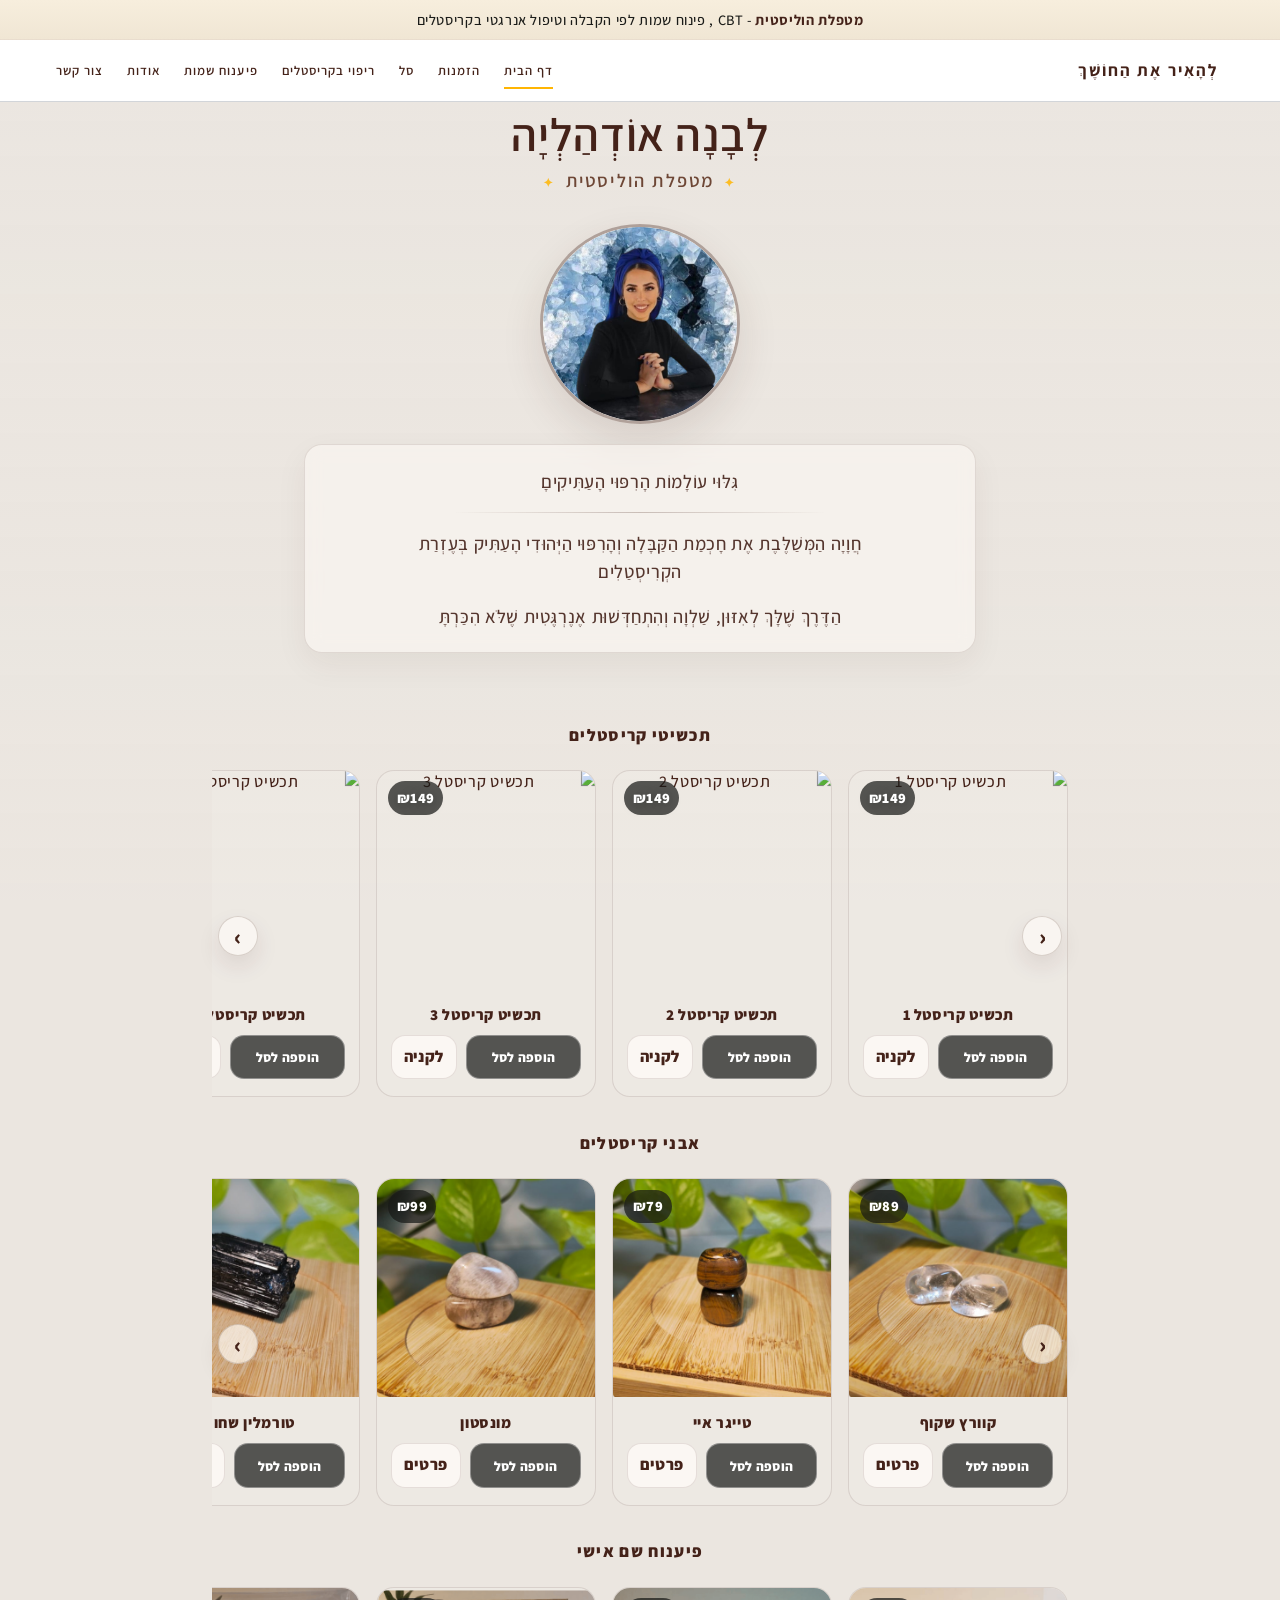
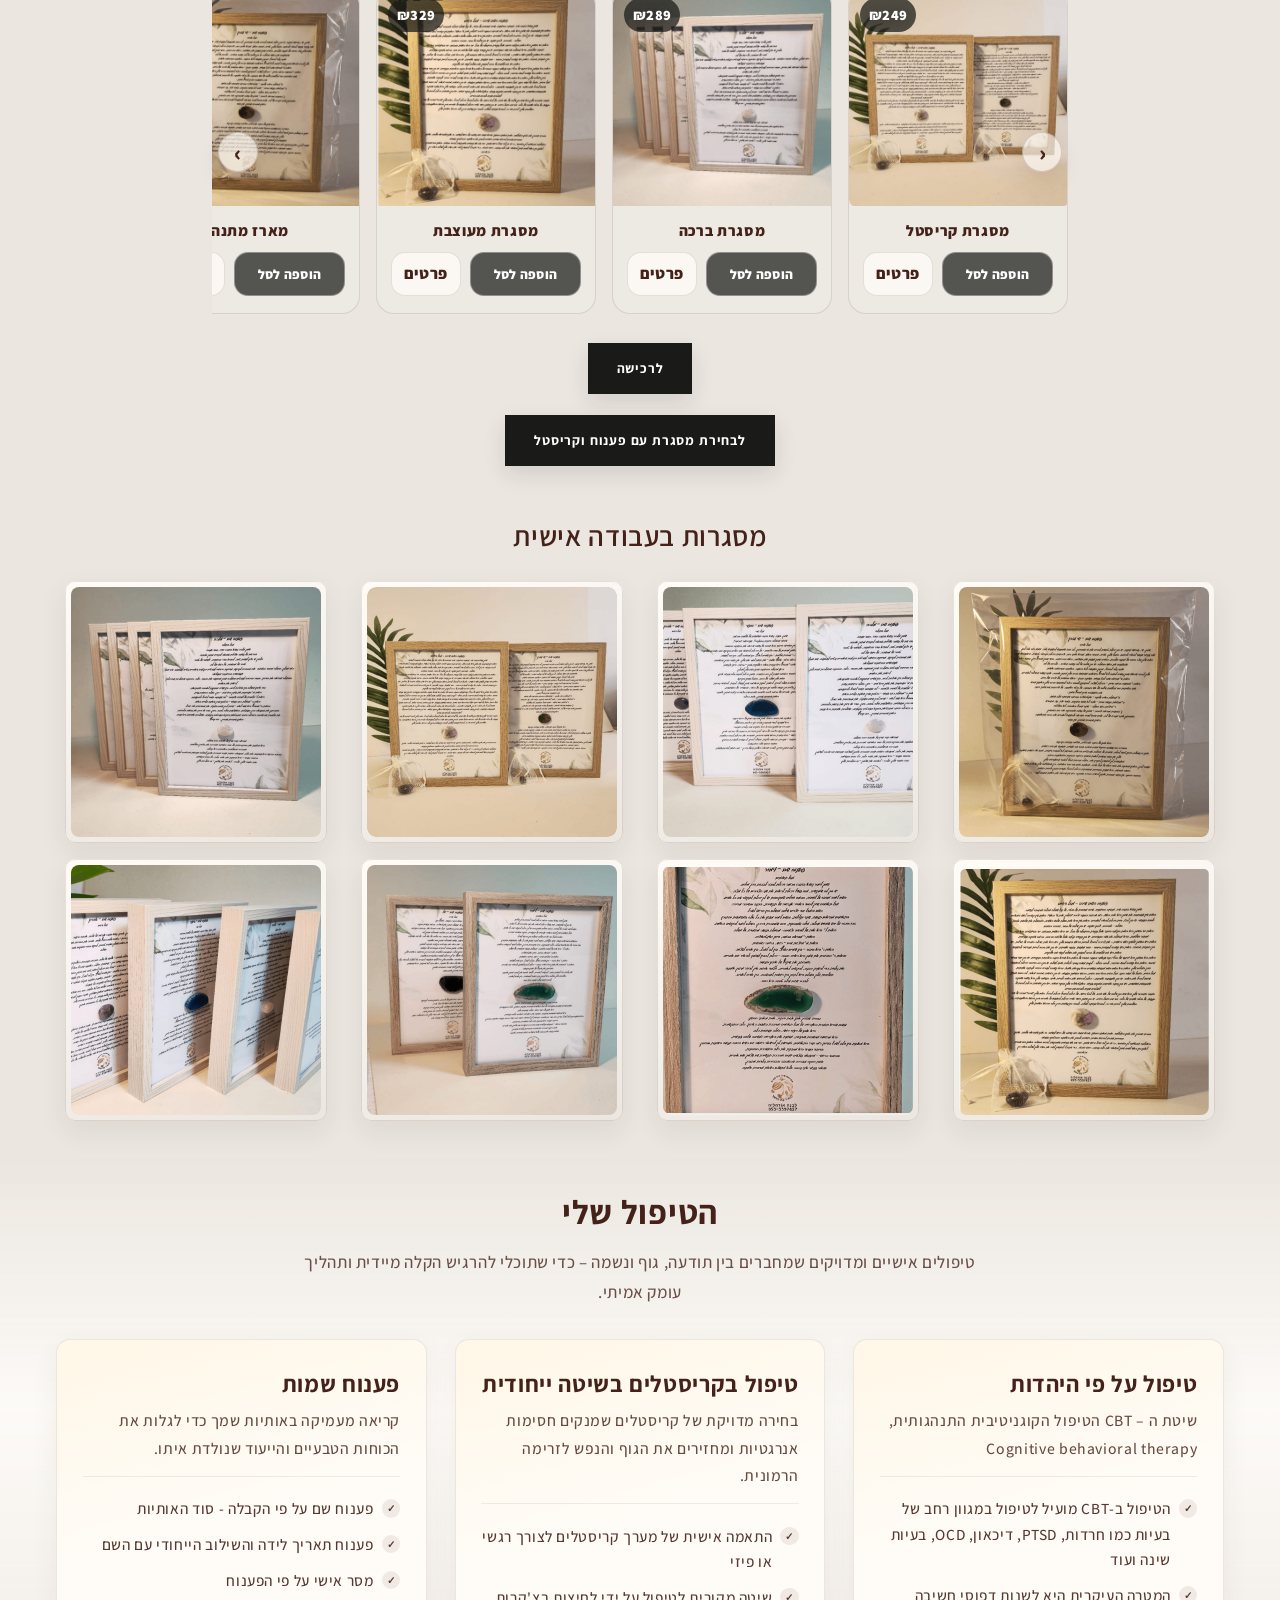
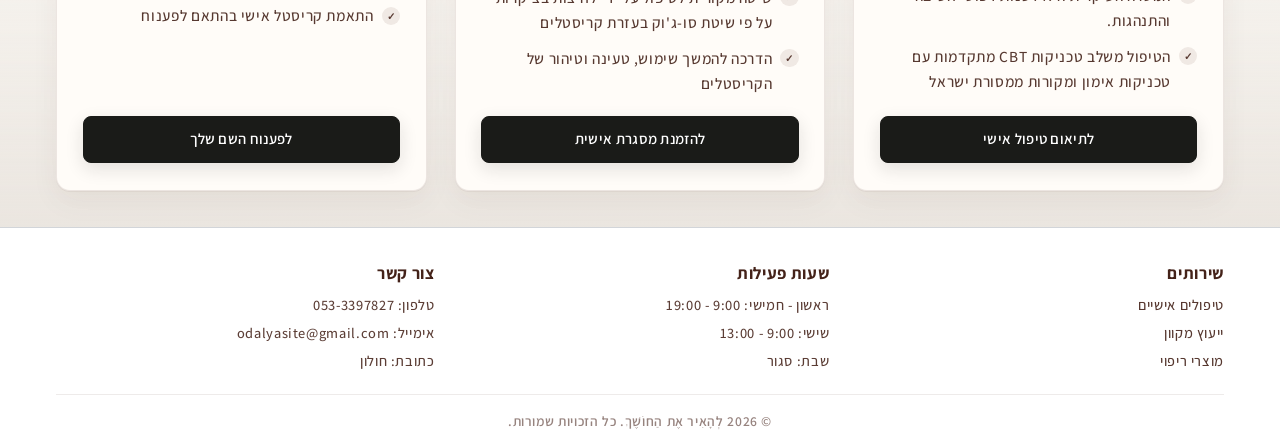
==== commit 1810ce63: "25+6/+" ====
--- a/index.html
+++ b/index.html
@@ -429,12 +429,12 @@
 
                 <article class="service-card">
                     <div class="service-card-header">
-                        <h3>טיפול  בקריסטלים</h3>
+                        <h3>טיפול בקריסטלים בשיטה ייחודית</h3>
                         <p class="service-intro">בחירה מדויקת של קריסטלים שמנקים חסימות אנרגטיות ומחזירים את הגוף והנפש לזרימה הרמונית.</p>
                     </div>
                     <ul class="service-features">
                         <li><span>✓</span> התאמה אישית של מערך קריסטלים לצורך רגשי או פיזי</li>
-                        <li><span>✓</span> מסר אנרגטי מודפס המלווה כל טיפול ומסגרת</li>
+                        <li><span>✓</span> שיטה מקורית לטיפול על ידי לחיצות בצ'קרות על פי שיטת סו-ג'וק בעזרת קריסטלים</li>
                         <li><span>✓</span> הדרכה להמשך שימוש, טעינה וטיהור של הקריסטלים</li>
                     </ul>
                     <a class="service-cta" href="https://wa.me/972533397827?text=%D7%90%D7%A0%D7%99%20%D7%9E%D7%A2%D7%95%D7%A0%D7%99%D7%99%D7%AA%20%D7%9C%D7%94%D7%96%D7%9E%D7%99%D7%9F%20%D7%9E%D7%A1%D7%92%D7%A8%D7%AA%20%D7%90%D7%99%D7%A9%D7%99%D7%AA.%20%D7%90%D7%A9%D7%9C%D7%97%20%D7%9C%D7%AA%D7%90%D7%9D" target="_blank" rel="noopener noreferrer">להזמנת מסגרת אישית</a>
@@ -442,13 +442,14 @@
 
                 <article class="service-card">
                     <div class="service-card-header">
-                        <h3>פיענוח שמות</h3>
+                        <h3>פענוח שמות</h3>
                         <p class="service-intro">קריאה מעמיקה באותיות שמך כדי לגלות את הכוחות הטבעיים והייעוד שנולדת איתו.</p>
                     </div>
                     <ul class="service-features">
-                        <li><span>✓</span> דו״ח מפורט עם ניתוח גימטריה</li>
-                        <li><span>✓</span> המלצה לקריסטלים, צבעים ותדרים שמחזקים אותך</li>
-                        <li><span>✓</span> מסר כתוב להמשך תרגול והעמקה בבית</li>
+                        <li><span>✓</span> פענוח שם על פי הקבלה - סוד האותיות</li>
+                        <li><span>✓</span> פענוח תאריך לידה והשילוב הייחודי עם השם</li>
+                        <li><span>✓</span> מסר אישי על פי הפענוח</li>
+                        <li><span>✓</span> התאמת קריסטל אישי בהתאם לפענוח</li>
                     </ul>
                     <a class="service-cta" href="https://wa.me/972533397827?text=%D7%90%D7%A9%D7%9E%D7%97%20%D7%9C%D7%A4%D7%A2%D7%A0%D7%97%20%D7%90%D7%AA%20%D7%94%D7%A9%D7%9D%20%D7%A9%D7%9C%D7%99%20%D7%91%D7%A2%D7%9C%D7%95%D7%AA%20%D7%A9%D7%9C%20100%20%D7%A9%D7%97" target="_blank" rel="noopener noreferrer">לפענוח השם שלך</a>
                 </article>
--- a/styles.css
+++ b/styles.css
@@ -22,19 +22,9 @@
 #name-meaning,
 #name-analysis,
 #name-components {
-    padding: 4rem 0;
-}
-
-#name-meaning {
-    background: rgba(247, 238, 221, 0.75);
-}
-
-#name-analysis {
-    background: rgba(235, 230, 224, 0.85);
-}
-
-#name-components {
-    background: rgba(223, 212, 199, 0.55);
+    padding: clamp(1rem, 3vw, 2.5rem) 0;
+    background: transparent !important;
+    background-image: none !important;
 }
 
 .promo-banner {
@@ -2272,14 +2262,25 @@
     margin: 0 auto;
 }
 
-/* צמצום רווחים בעמוד index.html */
+/* מקטע הטיפולים — רקע עדין, כרטיסים נקיים */
 #services {
-    padding-top: 0.5rem !important;
-    padding-bottom: 0.5rem !important;
+    padding-top: 2rem !important;
+    padding-bottom: 2.25rem !important;
+    background: linear-gradient(
+        180deg,
+        rgba(235, 230, 224, 0.4) 0%,
+        rgba(253, 251, 247, 0.97) 38%,
+        rgba(235, 230, 224, 0.32) 100%
+    ) !important;
 }
 
 #services .section-title {
-    margin-bottom: 0.25rem !important;
+    margin-bottom: 0.5rem !important;
+}
+
+#services .section-title h2 {
+    font-weight: 700;
+    letter-spacing: 0.02em;
 }
 
 #names {
@@ -2328,10 +2329,6 @@
     padding-bottom: 0.5rem !important;
 }
 
-#name-components .section-title {
-    margin-bottom: 0.25rem !important;
-}
-
 /* צמצום רווחים בעמוד about.html */
 #our-story {
     padding-top: 0.5rem !important;
@@ -2351,10 +2348,12 @@
     margin-bottom: 0.25rem !important;
 }
 
-/* צמצום רווחים בעמוד contact.html */
+/* עמוד צור קשר — אזור הכרטיסים ללא רקע (רקע = סרטון גלובלי) */
 #contact-info {
-    padding-top: 0.5rem !important;
-    padding-bottom: 0.5rem !important;
+    padding-top: 0.75rem !important;
+    padding-bottom: 0.875rem !important;
+    background: transparent !important;
+    background-image: none !important;
 }
 
 #contact-info .section-title {
@@ -2362,8 +2361,8 @@
 }
 
 #contact-form-section {
-    padding-top: 0.5rem !important;
-    padding-bottom: 0.5rem !important;
+    padding-top: 0.25rem !important;
+    padding-bottom: 0.25rem !important;
 }
 
 #contact-form-section .section-title {
@@ -2389,7 +2388,7 @@
 
 #contact-form-section .form-intro {
     text-align: center;
-    margin-bottom: 1.5rem;
+    margin-bottom: 0.75rem;
 }
 
 #contact-form-section .form-intro p {
@@ -2400,6 +2399,15 @@
     display: flex;
     justify-content: center;
     align-items: center;
+}
+
+#contact-form-section .btn.whatsapp-btn {
+    border-radius: 8px;
+    text-transform: none;
+    letter-spacing: 0.02em;
+    font-weight: 600;
+    font-size: 0.92rem;
+    padding: 0.72rem 1.35rem;
 }
 
 /* כרטיסים */
@@ -2414,71 +2422,91 @@
 }
 
 .services-tagline {
-    max-width: 780px;
-    margin: 0.75rem auto 2.5rem;
+    max-width: 42rem;
+    margin: 0.5rem auto 2rem;
     text-align: center;
-    font-size: 1.05rem;
-    line-height: 1.85;
-    color: rgba(68, 34, 25, 0.88);
+    font-size: clamp(0.95rem, 2.4vw, 1.06rem);
+    line-height: 1.75;
+    color: rgba(68, 34, 25, 0.78);
     font-weight: 500;
 }
 
 .services-showcase {
     display: grid;
-    grid-template-columns: repeat(auto-fit, minmax(260px, 1fr));
-    gap: 1.75rem;
+    grid-template-columns: repeat(auto-fit, minmax(280px, 1fr));
+    gap: 1.5rem;
+    align-items: stretch;
+}
+
+@media (min-width: 1100px) {
+    .services-showcase {
+        grid-template-columns: repeat(3, minmax(0, 1fr));
+        gap: 1.75rem;
+    }
 }
 
 .service-card {
     position: relative;
-    background: linear-gradient(180deg, #fffcf8 0%, #f3ebe4 100%);
-    border-radius: 10px;
-    padding: 2.25rem 2rem 2.5rem;
-    box-shadow: 0 18px 40px rgba(68, 34, 25, 0.08);
+    background: var(--surface-card);
+    border-radius: 14px;
+    padding: 1.75rem 1.6rem 1.65rem;
+    box-shadow:
+        0 1px 0 rgba(68, 34, 25, 0.05),
+        0 10px 28px rgba(68, 34, 25, 0.06);
     overflow: hidden;
     display: flex;
     flex-direction: column;
-    gap: 1.75rem;
-    transition: transform 0.3s ease, box-shadow 0.3s ease;
-    border: 1px solid var(--border-subtle);
+    gap: 1.2rem;
+    transition:
+        transform 0.25s ease,
+        box-shadow 0.25s ease,
+        border-color 0.25s ease;
+    border: 1px solid rgba(68, 34, 25, 0.1);
 }
 
 .service-card::before {
     content: "";
     position: absolute;
-    inset: -40px;
-    background: radial-gradient(circle at top right, rgba(255, 181, 3, 0.18), transparent 55%);
-    opacity: 0.9;
+    inset: 0;
+    background: linear-gradient(165deg, rgba(255, 181, 3, 0.07) 0%, transparent 45%);
     pointer-events: none;
 }
 
 .service-card:hover {
-    transform: translateY(-6px);
-    box-shadow: 0 26px 50px rgba(68, 34, 25, 0.12);
+    transform: translateY(-3px);
+    box-shadow:
+        0 1px 0 rgba(68, 34, 25, 0.07),
+        0 16px 36px rgba(68, 34, 25, 0.09);
+    border-color: rgba(68, 34, 25, 0.14);
 }
 
 .service-card-header {
     position: relative;
     z-index: 1;
-    text-align: center;
+    text-align: start;
     display: flex;
     flex-direction: column;
-    align-items: center;
-    gap: 0.65rem;
+    align-items: stretch;
+    gap: 0.5rem;
+    padding-bottom: 0.85rem;
+    border-bottom: 1px solid rgba(68, 34, 25, 0.08);
 }
 
 .service-card h3 {
-    font-size: 1.6rem;
+    font-size: clamp(1.2rem, 2.2vw, 1.45rem);
     margin: 0;
     color: var(--accent-color);
+    font-weight: 700;
+    line-height: 1.35;
 }
 
 .service-intro {
-    font-size: 1.05rem;
-    line-height: 1.8;
+    font-size: 0.98rem;
+    line-height: 1.75;
     margin: 0;
-    color: rgba(68, 34, 25, 0.88);
+    color: rgba(68, 34, 25, 0.82);
     font-weight: 500;
+    text-align: start;
 }
 
 .service-features {
@@ -2489,60 +2517,70 @@
     margin: 0;
     display: flex;
     flex-direction: column;
-    gap: 0.75rem;
+    gap: 0.65rem;
 }
 
 .service-features li {
     display: flex;
     align-items: flex-start;
-    gap: 0.55rem;
-    font-size: 0.98rem;
-    line-height: 1.7;
-    color: rgba(68, 34, 25, 0.92);
+    gap: 0.5rem;
+    font-size: 0.96rem;
+    line-height: 1.65;
+    color: rgba(68, 34, 25, 0.9);
     font-weight: 500;
+    text-align: start;
 }
 
 .service-features li span {
-    color: var(--accent-color);
+    display: inline-flex;
+    align-items: center;
+    justify-content: center;
+    width: 1.15rem;
+    height: 1.15rem;
+    margin-top: 0.2rem;
+    border-radius: 50%;
+    background: rgba(110, 71, 54, 0.1);
+    color: rgba(68, 34, 25, 0.88);
     font-weight: 700;
-    font-size: 1rem;
+    font-size: 0.65rem;
     flex-shrink: 0;
-    margin-top: 0.1rem;
+    line-height: 1;
 }
 
 .service-cta {
     position: relative;
     z-index: 1;
-    align-self: center;
+    align-self: stretch;
     margin-top: auto;
     display: inline-flex;
     align-items: center;
     justify-content: center;
-    padding: 0.8rem 1.85rem;
-    border-radius: 0;
+    padding: 0.72rem 1.2rem;
+    border-radius: 8px;
     background: var(--ink);
     color: #fff;
-    font-weight: 700;
-    letter-spacing: 0.06em;
-    font-size: 0.8rem;
-    text-transform: uppercase;
+    font-weight: 600;
+    letter-spacing: 0.02em;
+    font-size: 0.92rem;
+    text-transform: none;
     text-decoration: none;
     border: 1px solid var(--ink);
-    box-shadow: 0 10px 26px rgba(26, 27, 24, 0.14);
+    box-shadow: 0 6px 18px rgba(26, 27, 24, 0.12);
+    text-align: center;
     transition: transform 0.2s ease, box-shadow 0.2s ease, background 0.2s ease, border-color 0.2s ease;
 }
 
 .service-cta:hover {
-    transform: translateY(-2px);
+    transform: translateY(-1px);
     background: var(--accent-color);
     border-color: var(--accent-color);
-    box-shadow: 0 14px 32px rgba(68, 34, 25, 0.2);
+    box-shadow: 0 10px 24px rgba(68, 34, 25, 0.18);
 }
 
 @media (max-width: 768px) {
     .services-tagline {
         font-size: 0.9rem;
-        margin-bottom: 1.5rem;
+        margin-bottom: 1.35rem;
         padding: 0 0.5rem;
     }
 
@@ -2551,19 +2589,19 @@
     }
 
     .service-card {
-        padding: 1.5rem 1.2rem 1.8rem;
-    }
-    
+        padding: 1.45rem 1.15rem 1.4rem;
+    }
+
     .service-card h3 {
-        font-size: 1.3rem;
-    }
-    
+        font-size: 1.22rem;
+    }
+
     .service-intro {
-        font-size: 0.9rem;
-    }
-    
+        font-size: 0.92rem;
+    }
+
     .service-features li {
-        font-size: 0.85rem;
+        font-size: 0.88rem;
     }
 }
 
@@ -2578,6 +2616,22 @@
 .card:hover {
     transform: translateY(-10px);
     box-shadow: 0 15px 30px rgba(0, 0, 0, 0.15);
+}
+
+#contact-info .contact-cards .card.contact-info-card {
+    border-radius: 14px;
+    border: 1px solid rgba(68, 34, 25, 0.1);
+    box-shadow:
+        0 1px 0 rgba(68, 34, 25, 0.05),
+        0 10px 28px rgba(68, 34, 25, 0.06);
+    transition: transform 0.22s ease, box-shadow 0.22s ease;
+}
+
+#contact-info .contact-cards .card.contact-info-card:hover {
+    transform: translateY(-3px);
+    box-shadow:
+        0 1px 0 rgba(68, 34, 25, 0.07),
+        0 16px 36px rgba(68, 34, 25, 0.09);
 }
 
 .card-img {
@@ -2712,7 +2766,7 @@
 /* קריסטלים - Grid קומפקטי עם hover */
 .crystal-grid {
     display: grid;
-    grid-template-columns: repeat(auto-fit, minmax(260px, 1fr));
+    grid-template-columns: repeat(auto-fit, minmax(min(100%, 260px), 1fr));
     column-gap: 1rem;
     row-gap: 1rem;
     margin: 2rem 0;
@@ -2732,15 +2786,18 @@
     flex-direction: column;
     transform: none !important;
     align-items: center;
+    min-width: 0;
+    max-width: 100%;
 }
 
 
 .crystal-grid .crystal-img {
-    width: fit-content;
+    width: 100%;
+    max-width: min(266px, 100%);
+    box-sizing: border-box;
     height: fit-content;
-    max-width: 100%;
     flex-shrink: 0;
-    overflow: visible;
+    overflow: hidden;
     position: relative;
     display: flex;
     align-items: center;
@@ -2770,14 +2827,14 @@
 }
 
 .crystal-grid .crystal-img img {
-    width: 250px !important;
-    height: 250px !important;
-    min-width: 250px !important;
-    min-height: 250px !important;
-    max-width: 250px !important;
-    max-height: 250px !important;
-    object-fit: cover !important;
-    object-position: center !important;
+    width: 100%;
+    max-width: 250px;
+    aspect-ratio: 1;
+    height: auto;
+    min-width: 0;
+    min-height: 0;
+    object-fit: cover;
+    object-position: center;
     border-radius: 18px;
     display: block;
     user-select: none;
@@ -2792,13 +2849,11 @@
 
 @media (max-width: 480px) {
     .crystal-grid .crystal-img {
-        width: 140px;
-        height: 140px;
-    }
-    
+        max-width: 100%;
+    }
+
     .crystal-grid .crystal-img img {
-        width: 140px;
-        height: 140px;
+        max-width: 100%;
     }
     
     .gallery-image-simple {
@@ -2828,7 +2883,8 @@
     align-items: center;
     text-align: center;
     width: 100%;
-    max-width: 280px;
+    max-width: min(280px, 100%);
+    box-sizing: border-box;
 }
 
 .crystal-grid .crystal-name {
@@ -3772,23 +3828,21 @@
     }
     
     .crystal-grid {
-        grid-template-columns: repeat(auto-fill, minmax(140px, 1fr));
-        gap: 0.8rem;
-    }
-    
+        grid-template-columns: repeat(2, minmax(0, 1fr));
+        gap: 0.75rem;
+    }
+
     .crystal-grid .crystal-img {
-        width: 160px;
-        height: 160px;
-    }
-    
+        max-width: 100%;
+    }
+
     .crystal-grid .crystal-img img {
-        width: 160px;
-        height: 160px;
-    }
-    
+        max-width: 100%;
+    }
+
     .crystal-grid .crystal-info {
         padding: 0.6rem;
-        max-width: 180px;
+        max-width: 100%;
     }
     
     .crystal-grid .crystal-name {
@@ -4179,10 +4233,10 @@
         padding: 0.8rem 0 !important;
     }
     
-    .crystal-hero h1,
+    .crystal-hero:not(.oda-crystals-hero) h1,
     .about-hero h1,
-    .names-hero h1,
-    .contact-hero h1 {
+    .names-hero:not(.oda-names-hero) h1,
+    .contact-hero:not(.oda-contact-hero) h1 {
         font-size: 1.2rem !important;
     }
     
@@ -4207,9 +4261,15 @@
     }
 }
 
-.about-hero-image {
-    width: 300px;
-    height: 300px;
+/* תמונת פרופיל בעמוד אודות — ספציפיות גבוהה מול max-width על img */
+#our-story .about-img-frame img.about-hero-image,
+#our-story .about-img-frame .about-hero-image {
+    width: 345px !important;
+    height: 345px !important;
+    max-width: none !important;
+    object-fit: cover;
+    border-radius: 50%;
+    flex-shrink: 0;
 }
 
 .about-img-frame {
@@ -4219,9 +4279,880 @@
     justify-content: center;
 }
 
-.about-hero-image {
-    width: 300px;
-    height: 300px;
-    object-fit: cover;
-    border-radius: 50%;
-}
+/* עמוד צור קשר — עיצוב יוקרתי (Shopify + contact סטטי עם body.page-contact) */
+body.template-page-contact .oda-contact-hero,
+body.page-contact .oda-contact-hero {
+    position: relative;
+    isolation: isolate;
+    padding: clamp(1.1rem, 3.5vw, 2.1rem) 0 clamp(1rem, 2.5vw, 1.55rem);
+    min-height: clamp(200px, 22vw, 280px);
+    display: flex;
+    align-items: center;
+    justify-content: center;
+    overflow: hidden;
+    background:
+        radial-gradient(ellipse 100% 80% at 50% 120%, rgba(255, 181, 3, 0.12), transparent 52%),
+        radial-gradient(ellipse 70% 55% at 15% 25%, rgba(200, 165, 150, 0.18), transparent 50%),
+        radial-gradient(ellipse 60% 50% at 85% 30%, rgba(180, 140, 125, 0.12), transparent 48%),
+        linear-gradient(168deg, #fdfbf7 0%, #f3ebe4 42%, #e9e2da 100%);
+}
+
+body.template-page-contact .oda-contact-hero--has-photo::before,
+body.page-contact .oda-contact-hero--has-photo::before {
+    content: "";
+    position: absolute;
+    inset: 0;
+    background-image: var(--oda-contact-hero-photo);
+    background-size: cover;
+    background-position: center;
+    filter: saturate(1.05);
+    transform: scale(1.02);
+    z-index: 0;
+}
+
+body.template-page-contact .oda-contact-hero--has-photo::after,
+body.page-contact .oda-contact-hero--has-photo::after {
+    content: "";
+    position: absolute;
+    inset: 0;
+    z-index: 1;
+    background: linear-gradient(
+        180deg,
+        rgba(253, 251, 247, 0.82) 0%,
+        rgba(253, 251, 247, 0.55) 38%,
+        rgba(240, 235, 228, 0.88) 100%
+    );
+}
+
+body.template-page-contact .oda-contact-hero .container,
+body.page-contact .oda-contact-hero .container {
+    position: relative;
+    z-index: 2;
+    padding-top: 0.35rem;
+    padding-bottom: 0.35rem;
+}
+
+body.template-page-contact .oda-contact-hero__panel,
+body.page-contact .oda-contact-hero__panel {
+    max-width: min(100%, 34rem);
+    margin-inline: auto;
+    padding: clamp(0.85rem, 2.25vw, 1.2rem) clamp(0.7rem, 2vw, 1rem);
+    text-align: center;
+    background: rgba(255, 252, 248, 0.55);
+    border: 1px solid rgba(255, 255, 255, 0.75);
+    border-radius: 22px;
+    box-shadow:
+        0 1px 0 rgba(255, 255, 255, 0.9) inset,
+        0 28px 64px rgba(68, 34, 25, 0.1),
+        0 8px 24px rgba(68, 34, 25, 0.05);
+    -webkit-backdrop-filter: blur(14px);
+    backdrop-filter: blur(14px);
+}
+
+body.template-page-contact .oda-contact-hero__panel h1,
+body.page-contact .oda-contact-hero__panel h1 {
+    font-family: "Cormorant Garamond", Georgia, "Times New Roman", serif;
+    font-size: clamp(2.15rem, 5.5vw, 3rem);
+    font-weight: 600;
+    letter-spacing: 0.03em;
+    line-height: 1.2;
+    color: var(--accent-color);
+    margin: 0;
+}
+
+body.template-page-contact .oda-contact-hero__rule,
+body.page-contact .oda-contact-hero__rule {
+    width: min(12rem, 55%);
+    height: 2px;
+    margin: 0.5rem auto;
+    background: linear-gradient(
+        90deg,
+        transparent,
+        rgba(255, 181, 3, 0.85) 35%,
+        rgba(68, 34, 25, 0.35) 50%,
+        rgba(255, 181, 3, 0.85) 65%,
+        transparent
+    );
+    border: none;
+}
+
+body.template-page-contact .oda-contact-hero .contact-hero-text,
+body.page-contact .oda-contact-hero .contact-hero-text {
+    font-size: clamp(1rem, 2.4vw, 1.12rem);
+    line-height: 1.75;
+    color: rgba(68, 34, 25, 0.82);
+    font-weight: 500;
+    max-width: 28rem;
+    margin-inline: auto;
+}
+
+body.template-page-contact #contact-info.oda-contact-strip,
+body.page-contact #contact-info.oda-contact-strip {
+    padding-top: clamp(0.9rem, 2vw, 1.4rem) !important;
+    padding-bottom: clamp(0.9rem, 2vw, 1.4rem) !important;
+    background: transparent !important;
+    background-image: none !important;
+}
+
+body.template-page-contact .oda-contact-strip__title h2,
+body.page-contact .oda-contact-strip__title h2 {
+    font-family: "Cormorant Garamond", Georgia, "Times New Roman", serif;
+    font-size: clamp(1.65rem, 3.8vw, 2.1rem);
+    font-weight: 600;
+    color: var(--accent-color);
+    letter-spacing: 0.02em;
+}
+
+body.template-page-contact .oda-contact-strip__title,
+body.page-contact .oda-contact-strip__title {
+    margin-top: 0 !important;
+    margin-bottom: 0.35rem !important;
+}
+
+body.template-page-contact .oda-contact-wa__title,
+body.page-contact .oda-contact-wa__title {
+    margin-top: 0 !important;
+    margin-bottom: 0.35rem !important;
+}
+
+body.template-page-contact .oda-contact-cards,
+body.page-contact .oda-contact-cards {
+    gap: clamp(0.5rem, 1.25vw, 0.9rem);
+    grid-template-columns: repeat(auto-fit, minmax(min(100%, 280px), 1fr));
+}
+
+body.template-page-contact .oda-contact-card,
+body.page-contact .oda-contact-card {
+    position: relative;
+    background: linear-gradient(165deg, #fffefb 0%, #faf6f0 100%);
+    border-radius: 18px !important;
+    border: 1px solid rgba(68, 34, 25, 0.1) !important;
+    overflow: hidden;
+    box-shadow:
+        0 1px 0 rgba(255, 255, 255, 0.95) inset,
+        0 14px 36px rgba(68, 34, 25, 0.07) !important;
+}
+
+body.template-page-contact .oda-contact-card::before,
+body.page-contact .oda-contact-card::before {
+    content: "";
+    position: absolute;
+    top: 0;
+    left: 0;
+    right: 0;
+    height: 3px;
+    background: linear-gradient(90deg, rgba(255, 181, 3, 0.15), rgba(255, 181, 3, 0.75), rgba(110, 71, 54, 0.35));
+    opacity: 0.95;
+}
+
+body.template-page-contact .oda-contact-card:hover,
+body.page-contact .oda-contact-card:hover {
+    transform: translateY(-4px);
+    box-shadow:
+        0 1px 0 rgba(255, 255, 255, 0.95) inset,
+        0 22px 48px rgba(68, 34, 25, 0.11) !important;
+}
+
+body.template-page-contact .oda-contact-card .card-content,
+body.page-contact .oda-contact-card .card-content {
+    padding: clamp(0.7rem, 1.75vw, 0.95rem) clamp(0.6rem, 1.5vw, 0.85rem);
+    text-align: center;
+}
+
+body.template-page-contact .oda-contact-card__label,
+body.page-contact .oda-contact-card__label {
+    font-family: "Cormorant Garamond", Georgia, serif;
+    font-size: clamp(1.25rem, 2.8vw, 1.45rem);
+    font-weight: 600;
+    margin: 0 0 0.35rem;
+    color: var(--accent-color);
+}
+
+body.template-page-contact .oda-contact-card__rule,
+body.page-contact .oda-contact-card__rule {
+    width: 2.5rem;
+    height: 1px;
+    margin: 0.35rem auto 0.45rem;
+    background: linear-gradient(90deg, transparent, rgba(68, 34, 25, 0.35), transparent);
+}
+
+body.template-page-contact .oda-contact-card__value,
+body.page-contact .oda-contact-card__value {
+    font-size: clamp(1.02rem, 2.2vw, 1.15rem);
+    font-weight: 700 !important;
+    color: rgba(44, 22, 14, 0.95);
+    margin: 0 0 0.5rem;
+    letter-spacing: 0.02em;
+}
+
+body.template-page-contact .oda-contact-card__meta,
+body.page-contact .oda-contact-card__meta {
+    font-size: 0.92rem !important;
+    line-height: 1.65 !important;
+    font-weight: 500 !important;
+    color: rgba(68, 34, 25, 0.72) !important;
+    margin: 0;
+}
+
+body.template-page-contact #contact-form-section.oda-contact-wa,
+body.page-contact #contact-form-section.oda-contact-wa {
+    padding-top: clamp(0.75rem, 2vw, 1.25rem) !important;
+    padding-bottom: clamp(1rem, 2.5vw, 1.65rem) !important;
+    background: transparent !important;
+    background-image: none !important;
+}
+
+body.template-page-contact .oda-contact-wa__title h2,
+body.page-contact .oda-contact-wa__title h2 {
+    font-family: "Cormorant Garamond", Georgia, serif;
+    font-size: clamp(1.55rem, 3.5vw, 2rem);
+    font-weight: 600;
+    color: var(--accent-color);
+}
+
+body.template-page-contact .oda-contact-wa__panel,
+body.page-contact .oda-contact-wa__panel {
+    max-width: 28rem;
+    padding: clamp(0.75rem, 2vw, 1.1rem) clamp(0.65rem, 1.75vw, 0.95rem);
+    background: rgba(255, 252, 248, 0.5);
+    border: 1px solid rgba(255, 255, 255, 0.7);
+    border-radius: 20px;
+    box-shadow: 0 20px 50px rgba(68, 34, 25, 0.08);
+    -webkit-backdrop-filter: blur(10px);
+    backdrop-filter: blur(10px);
+}
+
+body.template-page-contact .oda-contact-wa__panel .form-intro,
+body.page-contact .oda-contact-wa__panel .form-intro {
+    margin-bottom: 0.62rem;
+}
+
+body.template-page-contact .oda-contact-wa__panel .form-intro p,
+body.page-contact .oda-contact-wa__panel .form-intro p {
+    font-size: 1.02rem;
+    line-height: 1.7;
+    color: rgba(68, 34, 25, 0.78);
+}
+
+body.template-page-contact .oda-contact-wa__btn,
+body.page-contact .oda-contact-wa__btn {
+    width: 100%;
+    max-width: 20rem;
+    padding: 0.85rem 1.5rem !important;
+    font-size: 0.98rem !important;
+    font-weight: 600 !important;
+    border-radius: 12px !important;
+    border: 1px solid rgba(26, 27, 24, 0.92) !important;
+    background: linear-gradient(165deg, #2a2420 0%, #1a1b18 55%, #151614 100%) !important;
+    box-shadow:
+        0 1px 0 rgba(255, 255, 255, 0.12) inset,
+        0 12px 28px rgba(26, 27, 24, 0.25) !important;
+    transition: transform 0.2s ease, box-shadow 0.2s ease, border-color 0.2s ease, background 0.2s ease !important;
+}
+
+body.template-page-contact .oda-contact-wa__btn:hover,
+body.page-contact .oda-contact-wa__btn:hover {
+    transform: translateY(-2px);
+    border-color: rgba(255, 181, 3, 0.45) !important;
+    background: linear-gradient(165deg, #4a3028 0%, #2c1810 100%) !important;
+    box-shadow:
+        0 1px 0 rgba(255, 255, 255, 0.15) inset,
+        0 16px 36px rgba(68, 34, 25, 0.28) !important;
+}
+
+@media (max-width: 768px) {
+    body.template-page-contact .oda-contact-hero__panel h1,
+    body.page-contact .oda-contact-hero__panel h1 {
+        font-size: clamp(1.85rem, 8vw, 2.35rem);
+    }
+}
+
+/* עמוד פענוח שמות — יוקרתי, ללא רצועות רקע על הסקשנים (רקע גלובלי) */
+body.template-page-names .oda-names-hero,
+body.page-names .oda-names-hero {
+    position: relative;
+    isolation: isolate;
+    padding: clamp(1.1rem, 3.5vw, 2.1rem) 0 clamp(1rem, 2.5vw, 1.55rem);
+    min-height: clamp(200px, 22vw, 280px);
+    display: flex;
+    align-items: center;
+    justify-content: center;
+    overflow: hidden;
+    background:
+        radial-gradient(ellipse 100% 80% at 50% 120%, rgba(255, 181, 3, 0.1), transparent 52%),
+        radial-gradient(ellipse 70% 55% at 15% 25%, rgba(200, 165, 150, 0.16), transparent 50%),
+        radial-gradient(ellipse 60% 50% at 85% 30%, rgba(180, 140, 125, 0.1), transparent 48%),
+        linear-gradient(168deg, #fdfbf7 0%, #f3ebe4 42%, #e9e2da 100%);
+}
+
+body.template-page-names .oda-names-hero .container,
+body.page-names .oda-names-hero .container {
+    position: relative;
+    z-index: 2;
+    padding-top: 0.35rem;
+    padding-bottom: 0.35rem;
+}
+
+body.template-page-names .oda-names-hero__panel,
+body.page-names .oda-names-hero__panel {
+    max-width: min(100%, 36rem);
+    margin-inline: auto;
+    padding: clamp(0.85rem, 2.25vw, 1.2rem) clamp(0.7rem, 2vw, 1rem);
+    text-align: center;
+    background: rgba(255, 252, 248, 0.52);
+    border: 1px solid rgba(255, 255, 255, 0.78);
+    border-radius: 22px;
+    box-shadow:
+        0 1px 0 rgba(255, 255, 255, 0.9) inset,
+        0 28px 64px rgba(68, 34, 25, 0.09),
+        0 8px 24px rgba(68, 34, 25, 0.05);
+    -webkit-backdrop-filter: blur(14px);
+    backdrop-filter: blur(14px);
+}
+
+body.template-page-names .oda-names-hero__panel h1,
+body.page-names .oda-names-hero__panel h1 {
+    font-family: "Cormorant Garamond", Georgia, "Times New Roman", serif;
+    font-size: clamp(2.05rem, 5.2vw, 2.85rem);
+    font-weight: 600;
+    letter-spacing: 0.03em;
+    line-height: 1.2;
+    color: var(--accent-color);
+    margin: 0;
+}
+
+body.template-page-names .oda-names-hero__rule,
+body.page-names .oda-names-hero__rule {
+    width: min(12rem, 55%);
+    height: 2px;
+    margin: 0.5rem auto;
+    background: linear-gradient(
+        90deg,
+        transparent,
+        rgba(255, 181, 3, 0.85) 35%,
+        rgba(68, 34, 25, 0.35) 50%,
+        rgba(255, 181, 3, 0.85) 65%,
+        transparent
+    );
+    border: none;
+}
+
+body.template-page-names .oda-names-hero .names-hero-text,
+body.page-names .oda-names-hero .names-hero-text {
+    font-size: clamp(1rem, 2.4vw, 1.12rem);
+    line-height: 1.75;
+    color: rgba(68, 34, 25, 0.82);
+    font-weight: 500;
+    max-width: 30rem;
+    margin-inline: auto;
+}
+
+body.template-page-names #name-meaning,
+body.template-page-names #name-analysis,
+body.template-page-names #name-components,
+body.page-names #name-meaning,
+body.page-names #name-analysis,
+body.page-names #name-components {
+    background: transparent !important;
+    background-image: none !important;
+}
+
+body.template-page-names .oda-names-section-title h2,
+body.page-names .oda-names-section-title h2 {
+    font-family: "Cormorant Garamond", Georgia, serif;
+    font-size: clamp(1.55rem, 3.5vw, 2rem);
+    font-weight: 600;
+    color: var(--accent-color);
+    letter-spacing: 0.02em;
+    margin: 0;
+}
+
+body.template-page-names .oda-names-section-title,
+body.page-names .oda-names-section-title {
+    margin-bottom: 0.65rem !important;
+    text-align: center;
+}
+
+body.template-page-names .oda-names-glass,
+body.page-names .oda-names-glass {
+    max-width: min(100%, 40rem);
+    margin-inline: auto;
+    margin-bottom: 0.75rem !important;
+    padding: clamp(1rem, 2.5vw, 1.35rem) clamp(0.85rem, 2.2vw, 1.15rem);
+    background: rgba(255, 252, 248, 0.38) !important;
+    border: 1px solid rgba(255, 255, 255, 0.65) !important;
+    border-radius: 20px !important;
+    box-shadow:
+        0 1px 0 rgba(255, 255, 255, 0.85) inset,
+        0 20px 48px rgba(68, 34, 25, 0.07) !important;
+    -webkit-backdrop-filter: blur(12px);
+    backdrop-filter: blur(12px);
+    font-weight: 500 !important;
+    line-height: 1.8;
+    color: rgba(44, 22, 14, 0.92);
+}
+
+body.template-page-names .oda-names-glass p,
+body.page-names .oda-names-glass p {
+    font-weight: 500 !important;
+    margin-bottom: 0.75rem;
+}
+
+body.template-page-names .oda-names-glass .names-quote blockquote,
+body.page-names .oda-names-glass .names-quote blockquote {
+    font-family: "Cormorant Garamond", Georgia, serif;
+    font-style: italic;
+    font-size: clamp(1.02rem, 2.2vw, 1.15rem);
+    font-weight: 500;
+    color: rgba(68, 34, 25, 0.88);
+    margin: 0.5rem 0 0;
+    padding: 0.65rem 0.85rem;
+    border-inline-start: 3px solid rgba(255, 181, 3, 0.55);
+    background: rgba(255, 255, 255, 0.22);
+    border-radius: 0 12px 12px 0;
+}
+
+body.template-page-names .oda-names-glass .form-group label,
+body.page-names .oda-names-glass .form-group label {
+    font-weight: 600;
+    color: rgba(68, 34, 25, 0.88);
+    margin-bottom: 0.55rem;
+}
+
+body.template-page-names .oda-names-glass .form-group input,
+body.page-names .oda-names-glass .form-group input {
+    background: rgba(255, 255, 255, 0.72);
+    border: 1px solid rgba(68, 34, 25, 0.12);
+    border-radius: 10px;
+}
+
+body.template-page-names .oda-names-wa__btn,
+body.page-names .oda-names-wa__btn {
+    width: 100%;
+    max-width: 20rem;
+    padding: 0.85rem 1.5rem !important;
+    font-size: 0.98rem !important;
+    font-weight: 600 !important;
+    border-radius: 12px !important;
+    border: 1px solid rgba(26, 27, 24, 0.92) !important;
+    background: linear-gradient(165deg, #2a2420 0%, #1a1b18 55%, #151614 100%) !important;
+    color: #fff !important;
+    box-shadow:
+        0 1px 0 rgba(255, 255, 255, 0.12) inset,
+        0 12px 28px rgba(26, 27, 24, 0.25) !important;
+    transition: transform 0.2s ease, box-shadow 0.2s ease, border-color 0.2s ease, background 0.2s ease !important;
+}
+
+body.template-page-names .oda-names-wa__btn:hover,
+body.page-names .oda-names-wa__btn:hover {
+    transform: translateY(-2px);
+    border-color: rgba(255, 181, 3, 0.45) !important;
+    background: linear-gradient(165deg, #4a3028 0%, #2c1810 100%) !important;
+    box-shadow:
+        0 1px 0 rgba(255, 255, 255, 0.15) inset,
+        0 16px 36px rgba(68, 34, 25, 0.28) !important;
+}
+
+body.template-page-names .oda-names-cards-grid,
+body.page-names .oda-names-cards-grid {
+    gap: clamp(0.55rem, 1.35vw, 1rem);
+    grid-template-columns: repeat(auto-fit, minmax(min(100%, 260px), 1fr));
+    margin-top: 0.35rem;
+}
+
+body.template-page-names .oda-names-feature-card,
+body.page-names .oda-names-feature-card {
+    position: relative;
+    background: linear-gradient(165deg, rgba(255, 254, 251, 0.72) 0%, rgba(250, 246, 240, 0.55) 100%) !important;
+    border-radius: 18px !important;
+    border: 1px solid rgba(68, 34, 25, 0.1) !important;
+    overflow: hidden;
+    box-shadow:
+        0 1px 0 rgba(255, 255, 255, 0.9) inset,
+        0 14px 36px rgba(68, 34, 25, 0.06) !important;
+    transition: transform 0.22s ease, box-shadow 0.22s ease;
+}
+
+body.template-page-names .oda-names-feature-card::before,
+body.page-names .oda-names-feature-card::before {
+    content: "";
+    position: absolute;
+    top: 0;
+    left: 0;
+    right: 0;
+    height: 3px;
+    background: linear-gradient(90deg, rgba(255, 181, 3, 0.15), rgba(255, 181, 3, 0.7), rgba(110, 71, 54, 0.3));
+}
+
+body.template-page-names .oda-names-feature-card:hover,
+body.page-names .oda-names-feature-card:hover {
+    transform: translateY(-3px);
+    box-shadow:
+        0 1px 0 rgba(255, 255, 255, 0.95) inset,
+        0 20px 44px rgba(68, 34, 25, 0.1) !important;
+}
+
+body.template-page-names .oda-names-feature-card .card-content,
+body.page-names .oda-names-feature-card .card-content {
+    padding: clamp(0.85rem, 2vw, 1.1rem) clamp(0.75rem, 1.8vw, 1rem);
+    text-align: center;
+}
+
+body.template-page-names .oda-names-feature-card h3,
+body.page-names .oda-names-feature-card h3 {
+    font-family: "Cormorant Garamond", Georgia, serif;
+    font-size: clamp(1.2rem, 2.6vw, 1.4rem);
+    font-weight: 600;
+    color: var(--accent-color);
+    margin: 0 0 0.4rem;
+}
+
+body.template-page-names .oda-names-feature-card p,
+body.page-names .oda-names-feature-card p {
+    font-size: 0.98rem;
+    line-height: 1.65;
+    color: rgba(68, 34, 25, 0.78);
+    font-weight: 500 !important;
+    margin: 0;
+}
+
+@media (max-width: 768px) {
+    body.template-page-names .oda-names-hero__panel h1,
+    body.page-names .oda-names-hero__panel h1 {
+        font-size: clamp(1.85rem, 8vw, 2.35rem);
+    }
+}
+
+/* עמוד קריסטלים — יוקרתי, בלי רקע לבן על המבוא ועל רשת הסוגים */
+body.template-page-crystals .oda-crystals-hero,
+body.page-crystals .oda-crystals-hero {
+    position: relative;
+    isolation: isolate;
+    padding: clamp(0.55rem, 1.75vw, 1.05rem) 0 clamp(0.5rem, 1.25vw, 0.78rem);
+    min-height: clamp(100px, 11vw, 140px);
+    display: flex;
+    align-items: center;
+    justify-content: center;
+    overflow: hidden;
+    background:
+        radial-gradient(ellipse 85% 70% at 80% 20%, rgba(127, 158, 191, 0.14), transparent 50%),
+        radial-gradient(ellipse 100% 80% at 50% 120%, rgba(255, 181, 3, 0.1), transparent 52%),
+        radial-gradient(ellipse 70% 55% at 15% 25%, rgba(200, 165, 150, 0.16), transparent 50%),
+        linear-gradient(168deg, #fdfbf7 0%, #f0f4f8 38%, #ebe4dc 100%);
+}
+
+body.template-page-crystals .oda-crystals-hero .container,
+body.page-crystals .oda-crystals-hero .container {
+    position: relative;
+    z-index: 2;
+    padding-top: 0.2rem;
+    padding-bottom: 0.2rem;
+}
+
+body.template-page-crystals .oda-crystals-hero__panel,
+body.page-crystals .oda-crystals-hero__panel {
+    max-width: min(100%, 36rem);
+    margin-inline: auto;
+    padding: clamp(0.45rem, 1.15vw, 0.62rem) clamp(0.4rem, 1vw, 0.55rem);
+    text-align: center;
+    background: rgba(255, 252, 248, 0.52);
+    border: 1px solid rgba(255, 255, 255, 0.78);
+    border-radius: 22px;
+    box-shadow:
+        0 1px 0 rgba(255, 255, 255, 0.9) inset,
+        0 28px 64px rgba(68, 34, 25, 0.09),
+        0 8px 24px rgba(68, 34, 25, 0.05);
+    -webkit-backdrop-filter: blur(14px);
+    backdrop-filter: blur(14px);
+}
+
+body.template-page-crystals .oda-crystals-hero__panel h1,
+body.page-crystals .oda-crystals-hero__panel h1 {
+    font-family: "Cormorant Garamond", Georgia, "Times New Roman", serif;
+    font-size: clamp(2.05rem, 5.2vw, 2.85rem);
+    font-weight: 600;
+    letter-spacing: 0.03em;
+    line-height: 1.2;
+    color: var(--accent-color);
+    margin: 0;
+}
+
+body.template-page-crystals .oda-crystals-hero__rule,
+body.page-crystals .oda-crystals-hero__rule {
+    width: min(12rem, 55%);
+    height: 2px;
+    margin: 0.25rem auto;
+    background: linear-gradient(
+        90deg,
+        transparent,
+        rgba(127, 158, 191, 0.75) 30%,
+        rgba(255, 181, 3, 0.75) 50%,
+        rgba(127, 158, 191, 0.75) 70%,
+        transparent
+    );
+    border: none;
+}
+
+body.template-page-crystals .oda-crystals-hero .crystal-hero-text,
+body.page-crystals .oda-crystals-hero .crystal-hero-text {
+    font-size: clamp(1rem, 2.4vw, 1.12rem);
+    line-height: 1.75;
+    color: rgba(68, 34, 25, 0.82);
+    font-weight: 500;
+    max-width: 30rem;
+    margin-inline: auto;
+}
+
+body.template-page-crystals #crystal-therapy,
+body.template-page-crystals #crystal-types,
+body.template-page-crystals #crystal-benefits,
+body.template-page-crystals #contact-crystal,
+body.page-crystals #crystal-therapy,
+body.page-crystals #crystal-types,
+body.page-crystals #crystal-benefits,
+body.page-crystals #contact-crystal {
+    background: transparent !important;
+    background-image: none !important;
+}
+
+body.template-page-crystals .oda-crystals-section-title h2,
+body.page-crystals .oda-crystals-section-title h2 {
+    font-family: "Cormorant Garamond", Georgia, serif;
+    font-size: clamp(1.55rem, 3.5vw, 2rem);
+    font-weight: 600;
+    color: var(--accent-color);
+    letter-spacing: 0.02em;
+    margin: 0;
+}
+
+body.template-page-crystals .oda-crystals-section-title,
+body.page-crystals .oda-crystals-section-title {
+    margin-bottom: 0.35rem !important;
+    text-align: center;
+}
+
+body.template-page-crystals .oda-crystals-glass,
+body.page-crystals .oda-crystals-glass {
+    max-width: min(100%, 42rem);
+    margin-inline: auto;
+    margin-bottom: 0.4rem !important;
+    padding: clamp(0.5rem, 1.25vw, 0.68rem) clamp(0.45rem, 1.1vw, 0.6rem);
+    background: rgba(255, 252, 248, 0.36) !important;
+    border: 1px solid rgba(255, 255, 255, 0.65) !important;
+    border-radius: 20px !important;
+    box-shadow:
+        0 1px 0 rgba(255, 255, 255, 0.85) inset,
+        0 20px 48px rgba(68, 34, 25, 0.06) !important;
+    -webkit-backdrop-filter: blur(12px);
+    backdrop-filter: blur(12px);
+    font-weight: 500 !important;
+    line-height: 1.8;
+    color: rgba(44, 22, 14, 0.94);
+}
+
+body.template-page-crystals .oda-crystals-glass p,
+body.page-crystals .oda-crystals-glass p {
+    font-weight: 500 !important;
+    margin-bottom: 0.4rem;
+}
+
+body.template-page-crystals .oda-crystals-glass .crystal-quote blockquote,
+body.page-crystals .oda-crystals-glass .crystal-quote blockquote {
+    font-family: "Cormorant Garamond", Georgia, serif;
+    font-style: italic;
+    font-size: clamp(1.02rem, 2.2vw, 1.12rem);
+    font-weight: 500;
+    color: rgba(68, 34, 25, 0.9);
+    margin: 0.25rem 0 0;
+    padding: 0.35rem 0.45rem;
+    border-inline-start: 3px solid rgba(127, 158, 191, 0.55);
+    background: rgba(255, 255, 255, 0.22);
+    border-radius: 0 12px 12px 0;
+}
+
+body.template-page-crystals #crystal-benefits .oda-crystals-benefits-grid,
+body.page-crystals #crystal-benefits .oda-crystals-benefits-grid {
+    gap: clamp(0.35rem, 0.9vw, 0.55rem);
+    grid-template-columns: repeat(auto-fit, minmax(min(100%, 220px), 1fr));
+    justify-items: stretch;
+    max-width: min(100%, 72rem);
+    margin-top: 0.25rem !important;
+    margin-bottom: 0.25rem !important;
+}
+
+body.template-page-crystals .oda-crystals-benefit-card,
+body.page-crystals .oda-crystals-benefit-card {
+    position: relative;
+    max-width: none !important;
+    width: 100% !important;
+    min-width: 0;
+    padding: clamp(0.45rem, 1vw, 0.58rem) clamp(0.4rem, 0.9vw, 0.52rem) !important;
+    background: linear-gradient(165deg, rgba(255, 254, 251, 0.68) 0%, rgba(248, 252, 255, 0.45) 100%) !important;
+    border-radius: 18px !important;
+    border: 1px solid rgba(68, 34, 25, 0.09) !important;
+    box-shadow:
+        0 1px 0 rgba(255, 255, 255, 0.9) inset,
+        0 14px 36px rgba(68, 34, 25, 0.06) !important;
+    transition: transform 0.22s ease, box-shadow 0.22s ease;
+}
+
+body.template-page-crystals .oda-crystals-benefit-card::before,
+body.page-crystals .oda-crystals-benefit-card::before {
+    content: "";
+    position: absolute;
+    top: 0;
+    left: 0;
+    right: 0;
+    height: 3px;
+    border-radius: 18px 18px 0 0;
+    background: linear-gradient(90deg, rgba(127, 158, 191, 0.2), rgba(255, 181, 3, 0.65), rgba(127, 158, 191, 0.35));
+}
+
+body.template-page-crystals .oda-crystals-benefit-card:hover,
+body.page-crystals .oda-crystals-benefit-card:hover {
+    transform: translateY(-3px);
+    box-shadow:
+        0 1px 0 rgba(255, 255, 255, 0.95) inset,
+        0 20px 44px rgba(68, 34, 25, 0.1) !important;
+}
+
+body.template-page-crystals .oda-crystals-benefit-card .benefit-icon i,
+body.page-crystals .oda-crystals-benefit-card .benefit-icon i {
+    color: rgba(68, 34, 25, 0.88);
+    opacity: 0.95;
+}
+
+body.template-page-crystals .oda-crystals-benefit-card h3,
+body.page-crystals .oda-crystals-benefit-card h3 {
+    font-family: "Cormorant Garamond", Georgia, serif;
+    font-size: clamp(1.15rem, 2.5vw, 1.35rem);
+    font-weight: 600;
+    color: var(--accent-color);
+}
+
+body.template-page-crystals .oda-crystals-benefit-card p,
+body.page-crystals .oda-crystals-benefit-card p {
+    color: rgba(68, 34, 25, 0.78);
+    line-height: 1.65;
+}
+
+body.template-page-crystals .oda-crystals-cta__panel,
+body.page-crystals .oda-crystals-cta__panel {
+    max-width: min(100%, 32rem);
+    margin-inline: auto;
+    padding: clamp(0.5rem, 1.25vw, 0.68rem) clamp(0.45rem, 1.1vw, 0.6rem);
+    background: rgba(255, 252, 248, 0.4);
+    border: 1px solid rgba(255, 255, 255, 0.68);
+    border-radius: 20px;
+    box-shadow: 0 20px 50px rgba(68, 34, 25, 0.07);
+    -webkit-backdrop-filter: blur(10px);
+    backdrop-filter: blur(10px);
+}
+
+body.template-page-crystals .oda-crystals-cta__panel h2,
+body.page-crystals .oda-crystals-cta__panel h2 {
+    font-family: "Cormorant Garamond", Georgia, serif;
+    font-size: clamp(1.45rem, 3.2vw, 1.85rem);
+    font-weight: 600;
+    color: var(--accent-color);
+}
+
+body.template-page-crystals .oda-crystals-cta__panel p,
+body.page-crystals .oda-crystals-cta__panel p {
+    color: rgba(68, 34, 25, 0.8);
+    font-weight: 500;
+    line-height: 1.7;
+}
+
+body.template-page-crystals .oda-crystals-cta__btn,
+body.page-crystals .oda-crystals-cta__btn {
+    padding: 0.85rem 1.5rem !important;
+    font-size: 0.98rem !important;
+    font-weight: 600 !important;
+    border-radius: 12px !important;
+    border: 1px solid rgba(26, 27, 24, 0.92) !important;
+    background: linear-gradient(165deg, #2a2420 0%, #1a1b18 55%, #151614 100%) !important;
+    color: #fff !important;
+    box-shadow:
+        0 1px 0 rgba(255, 255, 255, 0.12) inset,
+        0 12px 28px rgba(26, 27, 24, 0.25) !important;
+    transition: transform 0.2s ease, box-shadow 0.2s ease, border-color 0.2s ease, background 0.2s ease !important;
+}
+
+body.template-page-crystals .oda-crystals-cta__btn:hover,
+body.page-crystals .oda-crystals-cta__btn:hover {
+    transform: translateY(-2px);
+    border-color: rgba(255, 181, 3, 0.45) !important;
+    background: linear-gradient(165deg, #4a3028 0%, #2c1810 100%) !important;
+    box-shadow:
+        0 1px 0 rgba(255, 255, 255, 0.15) inset,
+        0 16px 36px rgba(68, 34, 25, 0.28) !important;
+}
+
+@media (max-width: 768px) {
+    body.template-page-crystals .oda-crystals-hero__panel h1,
+    body.page-crystals .oda-crystals-hero__panel h1 {
+        font-size: clamp(1.85rem, 8vw, 2.35rem);
+    }
+}
+
+/* עמוד קריסטלים — חצי ריווח אנכי בין מקטעים (מול section / grid ברירת מחדל) */
+body.template-page-crystals #MainContent section,
+body.page-crystals > section {
+    padding-top: 0.75rem !important;
+    padding-bottom: 0.75rem !important;
+}
+
+body.template-page-crystals #crystal-therapy,
+body.page-crystals #crystal-therapy {
+    padding-top: 0.25rem !important;
+    padding-bottom: 0.25rem !important;
+}
+
+body.template-page-crystals #crystal-types,
+body.page-crystals #crystal-types {
+    padding-top: 0.125rem !important;
+    padding-bottom: 0.25rem !important;
+}
+
+body.template-page-crystals #crystal-benefits,
+body.page-crystals #crystal-benefits {
+    padding-top: 0.25rem !important;
+    padding-bottom: 0.25rem !important;
+}
+
+body.template-page-crystals #contact-crystal,
+body.page-crystals #contact-crystal {
+    padding-top: 0.35rem !important;
+    padding-bottom: 0.35rem !important;
+}
+
+body.template-page-crystals #MainContent .crystal-grid,
+body.page-crystals .crystal-grid {
+    margin: 1rem 0 !important;
+    padding: 1rem 0 !important;
+}
+
+body.template-page-crystals #crystal-types .crystal-grid,
+body.page-crystals #crystal-types .crystal-grid {
+    margin-top: 0.25rem !important;
+    margin-bottom: 0.25rem !important;
+    padding-top: 0.25rem !important;
+    padding-bottom: 0.25rem !important;
+}
+
+@media (max-width: 768px) {
+    body.template-page-crystals #MainContent section,
+    body.page-crystals > section {
+        padding-top: 1rem !important;
+        padding-bottom: 1rem !important;
+    }
+
+    body.template-page-crystals #crystal-therapy,
+    body.page-crystals #crystal-therapy,
+    body.template-page-crystals #crystal-types,
+    body.page-crystals #crystal-types {
+        padding-top: 0.5rem !important;
+        padding-bottom: 0.5rem !important;
+    }
+}
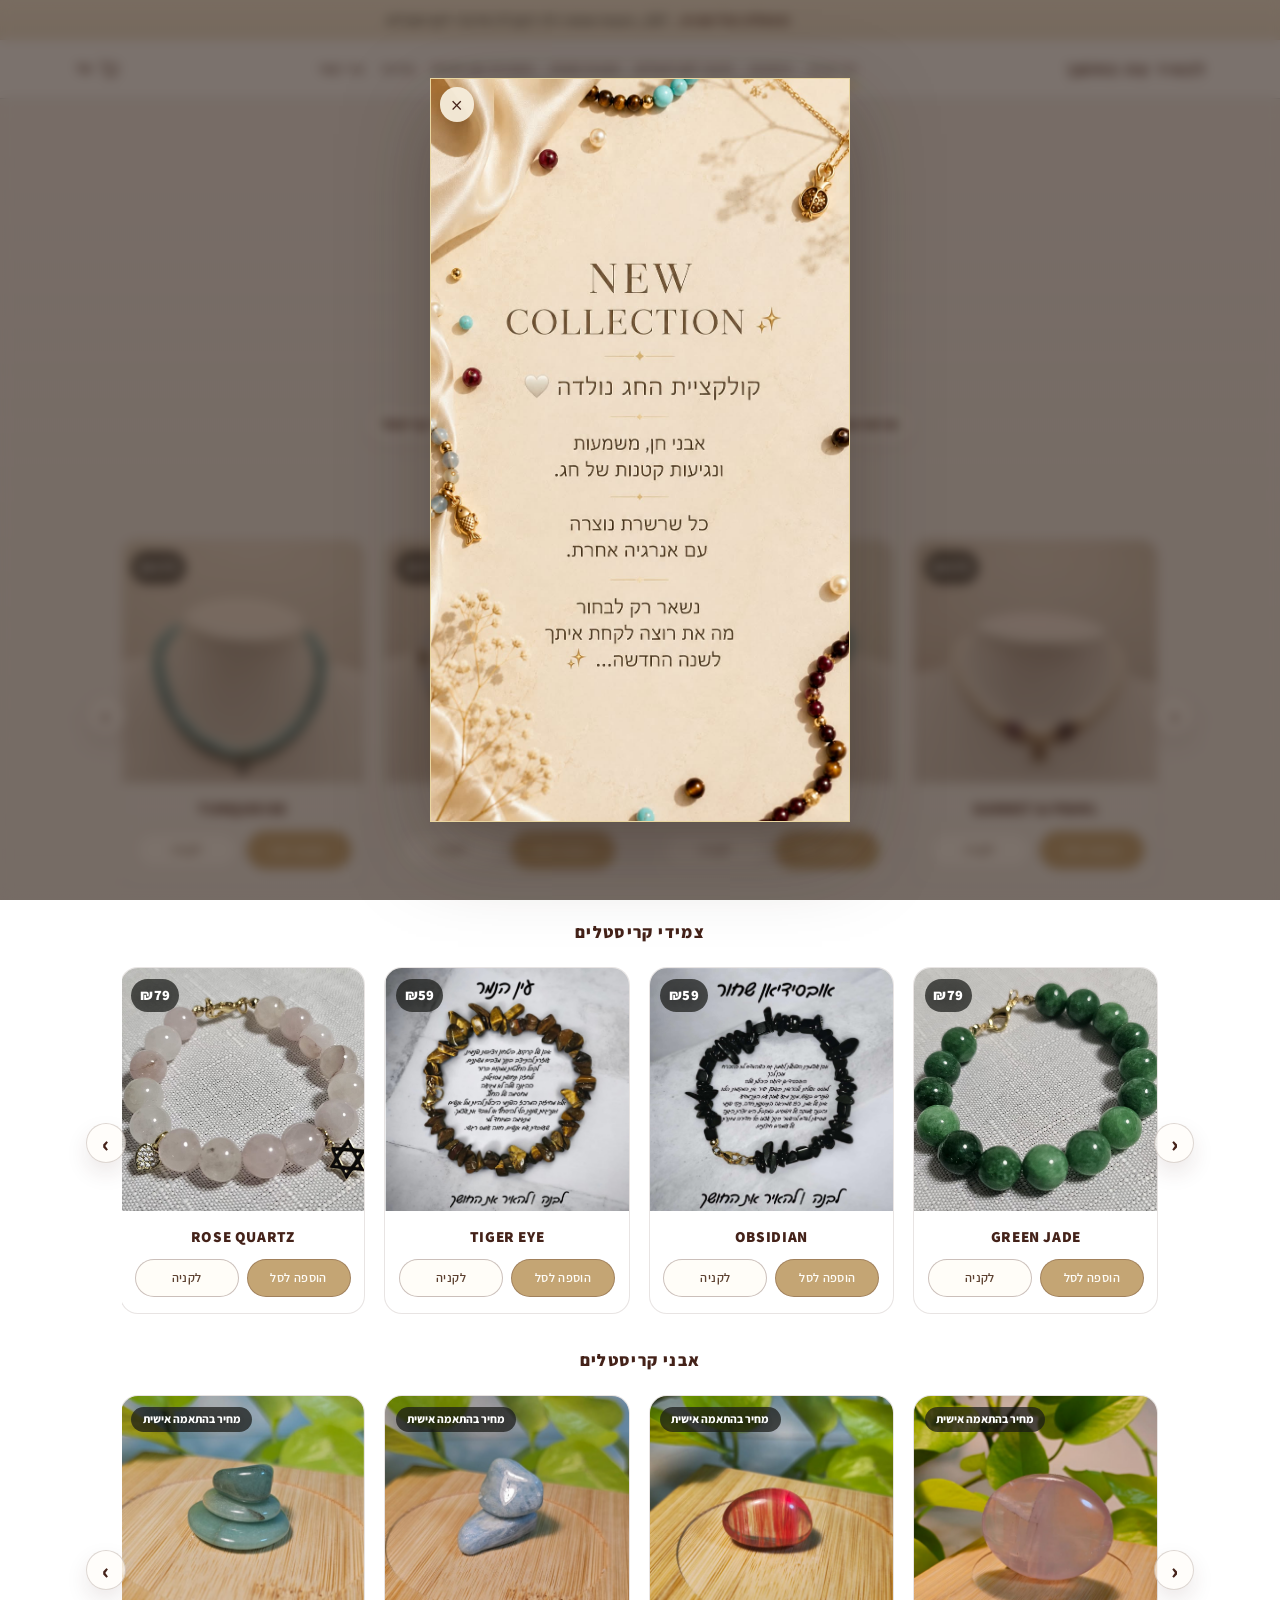
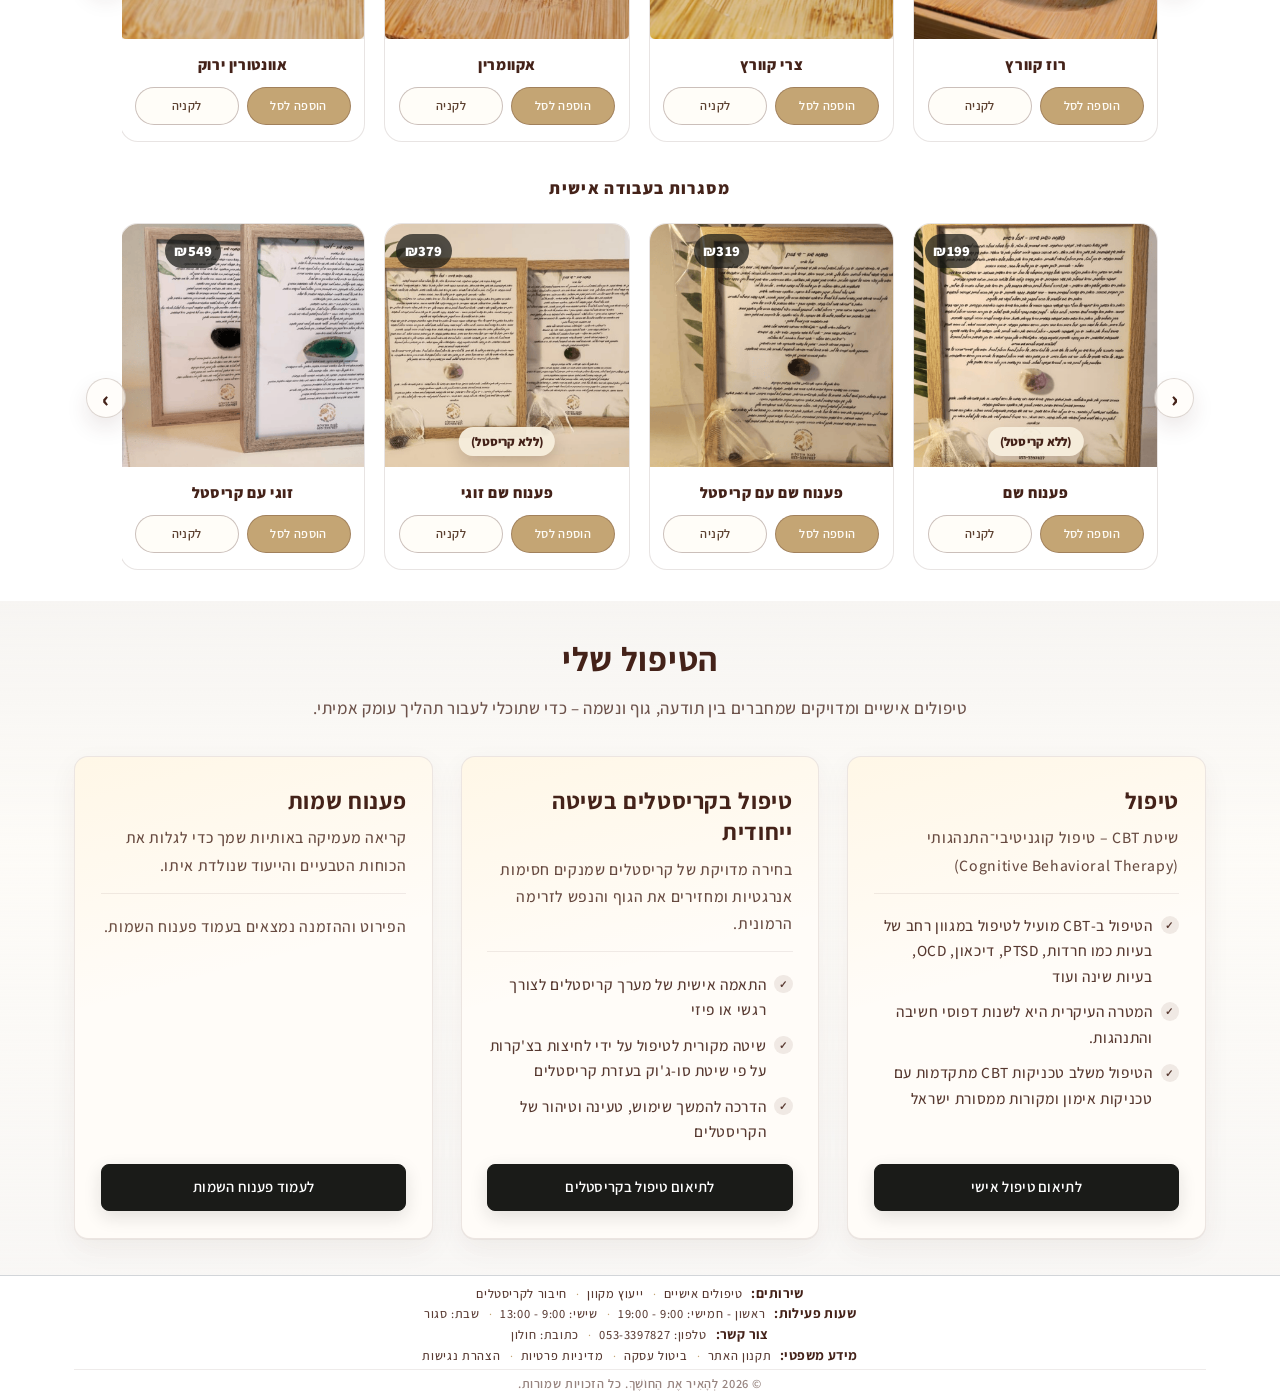
==== commit e0e968b8: "Restore latest desktop site version for oda-lya.co.il" ====
--- a/index.html
+++ b/index.html
@@ -2,15 +2,21 @@
 <html lang="he" dir="rtl">
 <head>
     <meta charset="UTF-8">
-    <meta name="viewport" content="width=device-width, initial-scale=1.0, maximum-scale=1.0, user-scalable=no">
+    <meta name="viewport" content="width=device-width, initial-scale=1.0">
     <meta name="format-detection" content="telephone=no">
     <meta http-equiv="X-UA-Compatible" content="IE=edge">
     <title>לבנה אודהליה</title>
-    <link rel="stylesheet" href="styles.css">
+    <link rel="stylesheet" href="styles.css?v=sale41">
     <meta name="google-site-verification" content="Fzcmd_ZS1Lth-FvbekWtQxCaVpW6HbOkzIeiQZvx32w" />
 
 </head>
 <body>
+    <div class="collection-splash" id="collection-splash" role="dialog" aria-modal="true" aria-label="קולקציית החג">
+        <div class="collection-splash__panel">
+            <button class="collection-splash__close" type="button" aria-label="סגירת ההודעה">×</button>
+            <img class="collection-splash__img" src="image/new-collection.jpg" alt="NEW COLLECTION — קולקציית החג נולדה. אבני חן, משמעות ונגיעות קטנות של חג.">
+        </div>
+    </div>
     <!-- וידאו רקע לעמוד הראשי -->
     <video class="page-bg-video" autoplay muted loop playsinline preload="metadata" aria-hidden="true">
         <source src="video/Jewelry_Promotional_Video_A_man_with_short_brown_hair_and_a_light_q1CH4ySU.mp4" type="video/mp4">
@@ -18,7 +24,7 @@
     <div class="page-bg-overlay" aria-hidden="true"></div>
     <div class="announcement-bar" role="region" aria-label="הודעה">
         <div class="container announcement-bar__inner">
-            <p><strong>מטפלת הוליסטית</strong> - CBT , פינוח שמות לפי הקבלה וטיפול אנרגטי בקריסטלים</p>
+            <p><strong>מטפלת הוליסטית</strong> - CBT, פענוח שמות לפי הקבלה וחיבור לקריסטלים</p>
         </div>
     </div>
     <header>
@@ -27,14 +33,23 @@
                 <div class="logo">לְהָאִיר אֶת הַחוֹשֶׁךְ</div>
                 <button class="menu-toggle">☰</button>
                 <ul class="menu">
-                    <li><a href="index.html">דף הבית</a></li>
+                    <li><a href="index.html" class="active">דף הבית</a></li>
                     <li><a href="orders.html">הזמנות</a></li>
-                    <li><a href="cart.html" class="cart-link" aria-label="סל קניות">סל <span class="cart-badge" aria-hidden="true">0</span></a></li>
-                    <li><a href="crystals.html">ריפוי בקריסטלים</a></li>
-                    <li><a href="names.html">פיענוח שמות</a></li>
+                    <li><a href="crystals.html">חיבור לקריסטלים</a></li>
+                    <li><a href="names.html">פענוח שמות</a></li>
+                    <li><a href="frames.html">מסגרות עם פענוח</a></li>
                     <li><a href="about.html">אודות</a></li>
-                    <li><a href="contact.html">צור קשר</a></li>
+                    <li><a href="contact.html" class="menu-contact">צור קשר</a></li>
                 </ul>
+                <a href="cart.html" class="header-cart" aria-label="סל קניות">
+                    <svg class="header-cart__icon" viewBox="0 0 24 24" fill="none" aria-hidden="true">
+                        <path d="M6 7h15l-1.4 8.2a2 2 0 0 1-2 1.6H9.2a2 2 0 0 1-2-1.7L5.2 4.8A1.5 1.5 0 0 0 3.7 3.5H2" stroke="currentColor" stroke-width="1.7" stroke-linecap="round" stroke-linejoin="round"/>
+                        <circle cx="10" cy="20" r="1.4" fill="currentColor"/>
+                        <circle cx="17.5" cy="20" r="1.4" fill="currentColor"/>
+                    </svg>
+                    <span class="header-cart__name">סל</span>
+                    <span class="cart-badge" aria-hidden="true">0</span>
+                </a>
             </nav>
         </div>
     </header>
@@ -45,148 +60,292 @@
                 <h1>לְבָנָה אוֹדְהַלְיָה</h1>
                 <div class="profession-title">מטפלת הוליסטית</div>
                 <div class="hero-image-container">
-                    <img src="your-image.jpg" alt="תמונה אישית" class="hero-image">
+                    <img src="image/levana.jpg" alt="לבנה אודהליה" class="hero-image" width="340" height="340">
                 </div>
-                <div class="intro-text-container">
-                    <p class="intro-heading">גִּלּוּי עוֹלָמוֹת הָרִפּוּי הָעַתִּיקִיםָ</p>
-                    <div class="intro-separator"></div>
-                    <p class="intro-content">חֲוָיָה הַמְּשַׁלֶּבֶת אֶת חָכְמַת הַקַּבָּלָה וְהָרִפּוּי הַיְּהוּדִי הָעַתִּיק בְּעֶזְרַת הקְרִיסְטַלִים </p>
-                    <p class="intro-footer">הַדֶּרֶךְ שֶׁלָּךְ לְאִזּוּן, שַׁלְוָה וְהִתְחַדְּשׁוּת אֶנֶרְגֶּטִית שֶׁלֹּא הִכַּרְתָּ</p>
-                </div>
+                <p class="hero-invite">קבלה, קריסטלים ותכשיטים בעבודת יד — בחרי איפה להתחיל</p>
+                <nav class="hero-paths" aria-label="לאן להמשיך">
+                    <a class="hero-paths__link" href="orders.html#cat-necklaces">שרשראות</a>
+                    <a class="hero-paths__link" href="orders.html#cat-bracelets">צמידים</a>
+                    <a class="hero-paths__link" href="orders.html#cat-kits">קיטים</a>
+                    <a class="hero-paths__link" href="frames.html">מסגרות</a>
+                    <a class="hero-paths__link" href="names.html">פענוח שם</a>
+                    <a class="hero-paths__link" href="crystals.html">אבני קריסטל</a>
+                </nav>
                 <section class="jewelry-store" aria-label="חנות">
-                    <h3 class="jewelry-store__section-title"><a href="orders.html">תכשיטי קריסטלים</a></h3>
+                    <h3 class="jewelry-store__section-title"><a href="orders.html#cat-necklaces">שרשראות קריסטלים</a></h3>
                     <div class="jewelry-store__carousel">
                         <button class="jewelry-store__nav jewelry-store__nav--prev" type="button" aria-label="הקודם">‹</button>
-                        <div class="jewelry-store__grid jewelry-store__grid--carousel js-store-carousel" role="list" aria-label="תכשיטים">
-                            <article class="jewelry-store__item" role="listitem" data-sku="JEWEL-JCR-01" data-name="תכשיט קריסטל 1" data-price="149" data-currency="ILS" data-image="image/j-cr/WhatsApp%20Image%202026-05-05%20at%2015.32.55.jpeg">
-                                <div class="jewelry-store__media">
-                                    <img class="jewelry-store__img" src="image/j-cr/WhatsApp%20Image%202026-05-05%20at%2015.32.55.jpeg" alt="תכשיט קריסטל 1" loading="lazy" decoding="async" width="600" height="600">
+                        <div class="jewelry-store__grid jewelry-store__grid--carousel js-store-carousel" role="list" aria-label="שרשראות קריסטלים">
+                            <article class="jewelry-store__item" role="listitem" data-sku="JEWEL-JCR-10" data-name="GARNET & PEARL" data-price="179" data-currency="ILS" data-image="image/j-cr/necklace-pearl-amethyst.jpg">
+                                <div class="jewelry-store__media">
+                                    <img class="jewelry-store__img jewelry-store__img--bust" src="image/j-cr/necklace-pearl-amethyst.jpg" alt="GARNET & PEARL" loading="lazy" decoding="async" width="600" height="800">
+                                    <div class="jewelry-store__meta" aria-hidden="true">
+                                        <span class="jewelry-store__price">₪179</span>
+                                    </div>
+                                </div>
+                                <div class="jewelry-store__body">
+                                    <span class="jewelry-store__label">GARNET & PEARL</span>
+                            <div class="jewelry-store__story">
+                                <p class="jewelry-store__story-lead">גארנט בגוון יין עמוק, פנינים טבעיות, נגיעות זהב ותליון רימון.</p>
+                                <p>הגארנט היא אחת מאבני החושן — אבן שמחזקת את הכוח הפנימי, האומץ והעוצמה האישית, ומחברת ליופי ולזוהר שכבר קיימים בנו.</p>
+                                <p>הפנינה מביאה איתה אנרגיה אחרת לגמרי: שלווה, זרימה, שקט פנימי ואיזון רגשי.</p>
+                                <p>וזה בדיוק מה שמיוחד בשילוב שלהן יחד — עוצמה שיש בה גם רכות.</p>
+                                <p class="jewelry-store__story-close">שרשרת נשית, עמוקה ומלאת נוכחות.</p>
+                            </div>
+                                    <div class="jewelry-store__actions">
+                                        <button class="jewelry-store__add" type="button">הוספה לסל</button>
+                                        <a class="jewelry-store__details" href="cart.html">לקניה</a>
+                                    </div>
+                                </div>
+                            </article>
+                            <article class="jewelry-store__item" role="listitem" data-sku="JEWEL-JCR-11" data-name="TURQUOISE" data-price="179" data-currency="ILS" data-image="image/j-cr/necklace-turquoise-chai.jpg">
+                                <div class="jewelry-store__media">
+                                    <img class="jewelry-store__img jewelry-store__img--bust" src="image/j-cr/necklace-turquoise-chai.jpg" alt="TURQUOISE" loading="lazy" decoding="async" width="600" height="800">
+                                    <div class="jewelry-store__meta" aria-hidden="true">
+                                        <span class="jewelry-store__price">₪179</span>
+                                    </div>
+                                </div>
+                                <div class="jewelry-store__body">
+                                    <span class="jewelry-store__label">TURQUOISE</span>
+                                    <div class="jewelry-store__story">
+                                        <p class="jewelry-store__story-lead">טורקיז בגוון תכלת שאי אפשר לפספס.</p>
+                                        <p>אבן שמזוהה במיוחד עם הגנה, ומחוברת גם לביטוי עצמי, תקשורת, רוגע ואיזון.</p>
+                                        <p>יש בה משהו שמצד אחד נותן תחושת שקט, ומצד שני מחזק את היכולת להביע את עצמנו בצורה ברורה ובטוחה.</p>
+                                        <p class="jewelry-store__story-close">שרשרת עם נוכחות, צבע ומשמעות</p>
+                                    </div>
+                                    <div class="jewelry-store__actions">
+                                        <button class="jewelry-store__add" type="button">הוספה לסל</button>
+                                        <a class="jewelry-store__details" href="cart.html">לקניה</a>
+                                    </div>
+                                </div>
+                            </article>
+                            <article class="jewelry-store__item" role="listitem" data-sku="JEWEL-JCR-12" data-name="JADE & TIGER EYE" data-price="179" data-currency="ILS" data-image="image/j-cr/necklace-blue-tigereye.jpg">
+                                <div class="jewelry-store__media">
+                                    <img class="jewelry-store__img jewelry-store__img--bust" src="image/j-cr/necklace-blue-tigereye.jpg" alt="JADE & TIGER EYE" loading="lazy" decoding="async" width="600" height="800">
+                                    <div class="jewelry-store__meta" aria-hidden="true">
+                                        <span class="jewelry-store__price">₪179</span>
+                                    </div>
+                                </div>
+                                <div class="jewelry-store__body">
+                                    <span class="jewelry-store__label">JADE & TIGER EYE</span>
+                                    <div class="jewelry-store__story">
+                                        <p class="jewelry-store__story-lead">ג׳ייד בגוון תכלת עדין בשילוב עין הנמר, נגיעות זהב ותליון דג.</p>
+                                        <p>הג׳ייד מזוהה עם מזל, שפע, הרמוניה ואיזון, ונחשבת לאבן שמעודדת פתיחות להזדמנויות ולדברים טובים שנכנסים לחיים.</p>
+                                        <p>עין הנמר מביאה איתה אנרגיה יותר חזקה ומקרקעת: ביטחון עצמי, אומץ, כוח רצון ויכולת להתקדם לעבר המטרות שלנו.</p>
+                                        <p>והשילוב ביניהן הוא בדיוק הקסם של השרשרת הזאת — לפתוח את הדלת לשפע, אבל גם שיהיה בנו הביטחון ללכת ולקחת את ההזדמנויות שמגיעות אלינו.</p>
+                                        <p class="jewelry-store__story-close">עדינה בצבעים שלה, אבל עם משמעות ממש חזקה.</p>
+                                    </div>
+                                    <div class="jewelry-store__actions">
+                                        <button class="jewelry-store__add" type="button">הוספה לסל</button>
+                                        <a class="jewelry-store__details" href="cart.html">לקניה</a>
+                                    </div>
+                                </div>
+                            </article>
+                            <article class="jewelry-store__item" role="listitem" data-sku="JEWEL-JCR-13" data-name="TURQUOISE" data-price="179" data-currency="ILS" data-image="image/j-cr/necklace-turquoise-eye.jpg">
+                                <div class="jewelry-store__media">
+                                    <img class="jewelry-store__img jewelry-store__img--bust" src="image/j-cr/necklace-turquoise-eye.jpg" alt="TURQUOISE" loading="lazy" decoding="async" width="600" height="800">
+                                    <div class="jewelry-store__meta" aria-hidden="true">
+                                        <span class="jewelry-store__price">₪179</span>
+                                    </div>
+                                </div>
+                                <div class="jewelry-store__body">
+                                    <span class="jewelry-store__label">TURQUOISE</span>
+                                    <div class="jewelry-store__story">
+                                        <p class="jewelry-store__story-lead">טורקיז בגוון תכלת שאי אפשר לפספס.</p>
+                                        <p>אבן שמזוהה במיוחד עם הגנה, ומחוברת גם לביטוי עצמי, תקשורת, רוגע ואיזון.</p>
+                                        <p>יש בה משהו שמצד אחד נותן תחושת שקט, ומצד שני מחזק את היכולת להביע את עצמנו בצורה ברורה ובטוחה.</p>
+                                        <p class="jewelry-store__story-close">שרשרת עם נוכחות, צבע ומשמעות</p>
+                                    </div>
+                                    <div class="jewelry-store__actions">
+                                        <button class="jewelry-store__add" type="button">הוספה לסל</button>
+                                        <a class="jewelry-store__details" href="cart.html">לקניה</a>
+                                    </div>
+                                </div>
+                            </article>
+                            <article class="jewelry-store__item" role="listitem" data-sku="JEWEL-JCR-14" data-name="GARNET" data-price="179" data-currency="ILS" data-image="image/j-cr/necklace-amethyst-gold.jpg">
+                                <div class="jewelry-store__media">
+                                    <img class="jewelry-store__img jewelry-store__img--bust" src="image/j-cr/necklace-amethyst-gold.jpg" alt="GARNET" loading="lazy" decoding="async" width="600" height="800">
+                                    <div class="jewelry-store__meta" aria-hidden="true">
+                                        <span class="jewelry-store__price">₪179</span>
+                                    </div>
+                                </div>
+                                <div class="jewelry-store__body">
+                                    <span class="jewelry-store__label">GARNET</span>
+                                    <div class="jewelry-store__story">
+                                        <p class="jewelry-store__story-lead">גארנט בגוון יין עמוק עם נגיעות זהב.</p>
+                                        <p>אבן של עוצמה, ביטחון, תשוקה וכוח פנימי.</p>
+                                        <p>מחזקת נחישות ואומץ ומחברת לאנרגיה של עשייה והגשמה.</p>
+                                        <p class="jewelry-store__story-close">שרשרת עם נוכחות, אבל עדיין עדינה ומדויקת.</p>
+                                    </div>
+                                    <div class="jewelry-store__actions">
+                                        <button class="jewelry-store__add" type="button">הוספה לסל</button>
+                                        <a class="jewelry-store__details" href="cart.html">לקניה</a>
+                                    </div>
+                                </div>
+                            </article>
+                            <article class="jewelry-store__item" role="listitem" data-sku="JEWEL-JCR-15" data-name="RHODONITE" data-price="149" data-currency="ILS" data-image="image/j-cr/necklace-rhodonite.jpg">
+                                <div class="jewelry-store__media">
+                                    <img class="jewelry-store__img jewelry-store__img--bust" src="image/j-cr/necklace-rhodonite.jpg" alt="RHODONITE" loading="lazy" decoding="async" width="600" height="800">
                                     <div class="jewelry-store__meta" aria-hidden="true">
                                         <span class="jewelry-store__price">₪149</span>
                                     </div>
                                 </div>
                                 <div class="jewelry-store__body">
-                                    <span class="jewelry-store__label">תכשיט קריסטל 1</span>
-                                    <div class="jewelry-store__actions">
-                                        <button class="jewelry-store__add" type="button">הוספה לסל</button>
-                                        <a class="jewelry-store__details" href="cart.html">לקניה</a>
-                                    </div>
-                                </div>
-                            </article>
-                            <article class="jewelry-store__item" role="listitem" data-sku="JEWEL-JCR-02" data-name="תכשיט קריסטל 2" data-price="149" data-currency="ILS" data-image="image/j-cr/WhatsApp%20Image%202026-05-05%20at%2015.32.56%20%281%29.jpeg">
-                                <div class="jewelry-store__media">
-                                    <img class="jewelry-store__img" src="image/j-cr/WhatsApp%20Image%202026-05-05%20at%2015.32.56%20%281%29.jpeg" alt="תכשיט קריסטל 2" loading="lazy" decoding="async" width="600" height="600">
+                                    <span class="jewelry-store__label">RHODONITE</span>
+                                    <div class="jewelry-store__story">
+                                        <p class="jewelry-store__story-lead">רודונייט בגוונים טבעיים של ורוד ושחור, בחיתוך צ׳יפסים שמעניק לכל שרשרת מראה מיוחד וחד־פעמי.</p>
+                                        <p>הרודונייט מזוהה עם אהבה עצמית, איזון רגשי וריפוי של הלב. היא מחזקת חמלה, עוזרת לשחרר משקעים מהעבר ומזכירה לנו לבחור בעצמנו גם מתוך רכות וגם מתוך עוצמה.</p>
+                                        <p>יש בה שילוב מיוחד בין הוורוד העדין לנגיעות הכהות כמו תזכורת לכך שהלב שלנו יכול לעבור דרך כאב, להחלים ממנו ולהישאר פתוח לאהבה.</p>
+                                        <p class="jewelry-store__story-close">שרשרת נשית, טבעית ומלאת עומק לכל מי שרוצה לשאת איתה תזכורת לאהוב את עצמה קצת יותר.</p>
+                                    </div>
+                                    <div class="jewelry-store__actions">
+                                        <button class="jewelry-store__add" type="button">הוספה לסל</button>
+                                        <a class="jewelry-store__details" href="cart.html">לקניה</a>
+                                    </div>
+                                </div>
+                            </article>
+                            <article class="jewelry-store__item" role="listitem" data-sku="JEWEL-JCR-16" data-name="GARNET" data-price="179" data-currency="ILS" data-image="image/j-cr/necklace-ruby.jpg">
+                                <div class="jewelry-store__media">
+                                    <img class="jewelry-store__img jewelry-store__img--bust" src="image/j-cr/necklace-ruby.jpg" alt="GARNET" loading="lazy" decoding="async" width="600" height="800">
+                                    <div class="jewelry-store__meta" aria-hidden="true">
+                                        <span class="jewelry-store__price">₪179</span>
+                                    </div>
+                                </div>
+                                <div class="jewelry-store__body">
+                                    <span class="jewelry-store__label">GARNET</span>
+                                    <div class="jewelry-store__story">
+                                        <p class="jewelry-store__story-lead">גארנט בגוון יין עמוק עם נגיעות זהב.</p>
+                                        <p>אבן של עוצמה, ביטחון, תשוקה וכוח פנימי.</p>
+                                        <p>מחזקת נחישות ואומץ ומחברת לאנרגיה של עשייה והגשמה.</p>
+                                        <p class="jewelry-store__story-close">שרשרת עם נוכחות, אבל עדיין עדינה ומדויקת.</p>
+                                    </div>
+                                    <div class="jewelry-store__actions">
+                                        <button class="jewelry-store__add" type="button">הוספה לסל</button>
+                                        <a class="jewelry-store__details" href="cart.html">לקניה</a>
+                                    </div>
+                                </div>
+                            </article>
+                            <article class="jewelry-store__item" role="listitem" data-sku="JEWEL-JCR-17" data-name="TURQUOISE" data-price="149" data-currency="ILS" data-image="image/j-cr/necklace-turquoise-chips.jpg">
+                                <div class="jewelry-store__media">
+                                    <img class="jewelry-store__img jewelry-store__img--bust" src="image/j-cr/necklace-turquoise-chips.jpg" alt="TURQUOISE" loading="lazy" decoding="async" width="600" height="800">
                                     <div class="jewelry-store__meta" aria-hidden="true">
                                         <span class="jewelry-store__price">₪149</span>
                                     </div>
                                 </div>
                                 <div class="jewelry-store__body">
-                                    <span class="jewelry-store__label">תכשיט קריסטל 2</span>
-                                    <div class="jewelry-store__actions">
-                                        <button class="jewelry-store__add" type="button">הוספה לסל</button>
-                                        <a class="jewelry-store__details" href="cart.html">לקניה</a>
-                                    </div>
-                                </div>
-                            </article>
-                            <article class="jewelry-store__item" role="listitem" data-sku="JEWEL-JCR-03" data-name="תכשיט קריסטל 3" data-price="149" data-currency="ILS" data-image="image/j-cr/WhatsApp%20Image%202026-05-05%20at%2015.32.56%20%283%29.jpeg">
-                                <div class="jewelry-store__media">
-                                    <img class="jewelry-store__img" src="image/j-cr/WhatsApp%20Image%202026-05-05%20at%2015.32.56%20%283%29.jpeg" alt="תכשיט קריסטל 3" loading="lazy" decoding="async" width="600" height="600">
+                                    <span class="jewelry-store__label">TURQUOISE</span>
+                                    <div class="jewelry-store__story">
+                                        <p class="jewelry-store__story-lead">טורקיז בגוון תכלת שאי אפשר לפספס.</p>
+                                        <p>אבן שמזוהה במיוחד עם הגנה, ומחוברת גם לביטוי עצמי, תקשורת, רוגע ואיזון.</p>
+                                        <p>יש בה משהו שמצד אחד נותן תחושת שקט, ומצד שני מחזק את היכולת להביע את עצמנו בצורה ברורה ובטוחה.</p>
+                                        <p class="jewelry-store__story-close">שרשרת עם נוכחות, צבע ומשמעות</p>
+                                    </div>
+                                    <div class="jewelry-store__actions">
+                                        <button class="jewelry-store__add" type="button">הוספה לסל</button>
+                                        <a class="jewelry-store__details" href="cart.html">לקניה</a>
+                                    </div>
+                                </div>
+                            </article>
+                            <article class="jewelry-store__item" role="listitem" data-sku="JEWEL-JCR-18" data-name="CORAL &amp; GOLD" data-price="149" data-currency="ILS" data-image="image/j-cr/necklace-coral.jpg">
+                                <div class="jewelry-store__media">
+                                    <img class="jewelry-store__img jewelry-store__img--bust" src="image/j-cr/necklace-coral.jpg" alt="CORAL &amp; GOLD" loading="lazy" decoding="async" width="600" height="800">
                                     <div class="jewelry-store__meta" aria-hidden="true">
                                         <span class="jewelry-store__price">₪149</span>
                                     </div>
                                 </div>
                                 <div class="jewelry-store__body">
-                                    <span class="jewelry-store__label">תכשיט קריסטל 3</span>
-                                    <div class="jewelry-store__actions">
-                                        <button class="jewelry-store__add" type="button">הוספה לסל</button>
-                                        <a class="jewelry-store__details" href="cart.html">לקניה</a>
-                                    </div>
-                                </div>
-                            </article>
-                            <article class="jewelry-store__item" role="listitem" data-sku="JEWEL-JCR-04" data-name="תכשיט קריסטל 4" data-price="149" data-currency="ILS" data-image="image/j-cr/WhatsApp%20Image%202026-05-05%20at%2015.32.56%20%284%29.jpeg">
-                                <div class="jewelry-store__media">
-                                    <img class="jewelry-store__img" src="image/j-cr/WhatsApp%20Image%202026-05-05%20at%2015.32.56%20%284%29.jpeg" alt="תכשיט קריסטל 4" loading="lazy" decoding="async" width="600" height="600">
+                                    <span class="jewelry-store__label">CORAL &amp; GOLD</span>
+                                    <div class="jewelry-store__story">
+                                        <p class="jewelry-store__story-lead">קורל בגוון אדום עמוק בחיתוך צ׳יפסים, בשילוב צ׳יפסים מוזהבים שמוסיפים אור ונוכחות.</p>
+                                        <p>הקורל מזוהה עם חיות, אומץ, תשוקה ושמחת חיים. יש בו אנרגיה שמחזקת את כוח הרצון ומזכירה לנו להתחבר לאש הפנימית שלנו לזוז, ליצור ולבחור בחיים מתוך ביטחון.</p>
+                                        <p>נגיעות הזהב מכניסות לשרשרת זוהר וחמימות, ומדגישות את הגוון העשיר והמיוחד של הקורל.</p>
+                                        <p class="jewelry-store__story-close">שרשרת נשית, מלאת חיים ונוכחות. כזאת שמכניסה צבע, אנרגיה וזוהר לכל מראה.</p>
+                                    </div>
+                                    <div class="jewelry-store__actions">
+                                        <button class="jewelry-store__add" type="button">הוספה לסל</button>
+                                        <a class="jewelry-store__details" href="cart.html">לקניה</a>
+                                    </div>
+                                </div>
+                            </article>
+                            <article class="jewelry-store__item" role="listitem" data-sku="JEWEL-JCR-19" data-name="GREEN JADE" data-price="179" data-currency="ILS" data-image="image/j-cr/necklace-jade.jpg">
+                                <div class="jewelry-store__media">
+                                    <img class="jewelry-store__img jewelry-store__img--bust" src="image/j-cr/necklace-jade.jpg" alt="GREEN JADE" loading="lazy" decoding="async" width="600" height="800">
+                                    <div class="jewelry-store__meta" aria-hidden="true">
+                                        <span class="jewelry-store__price">₪179</span>
+                                    </div>
+                                </div>
+                                <div class="jewelry-store__body">
+                                    <span class="jewelry-store__label">GREEN JADE</span>
+                                    <div class="jewelry-store__story">
+                                        <p class="jewelry-store__story-lead">ג׳ייד בגוון ירוק טבעי, רענן ומלא חיים.</p>
+                                        <p>הג׳ייד מזוהה עם מזל, שפע, הרמוניה ואיזון. היא נחשבת לאבן שמעודדת פתיחות להזדמנויות חדשות ולדברים הטובים שמבקשים להיכנס לחיינו.</p>
+                                        <p>יש בה אנרגיה רגועה ויציבה שמזכירה לנו ששפע לא תמיד מגיע ברעש. לפעמים הוא מתחיל דווקא כשאנחנו מרפות, סומכות ומאפשרות לעצמנו לקבל.</p>
+                                        <p class="jewelry-store__story-close">שרשרת עדינה ומלאת נוכחות, שמכניסה איתה תחושה של התחדשות, צמיחה ושפע.</p>
+                                    </div>
+                                    <div class="jewelry-store__actions">
+                                        <button class="jewelry-store__add" type="button">הוספה לסל</button>
+                                        <a class="jewelry-store__details" href="cart.html">לקניה</a>
+                                    </div>
+                                </div>
+                            </article>
+                            <article class="jewelry-store__item" role="listitem" data-sku="JEWEL-JCR-20" data-name="TURQUOISE" data-price="179" data-currency="ILS" data-image="image/j-cr/necklace-turquoise-chai-2.jpg">
+                                <div class="jewelry-store__media">
+                                    <img class="jewelry-store__img jewelry-store__img--bust" src="image/j-cr/necklace-turquoise-chai-2.jpg" alt="TURQUOISE" loading="lazy" decoding="async" width="600" height="800">
+                                    <div class="jewelry-store__meta" aria-hidden="true">
+                                        <span class="jewelry-store__price">₪179</span>
+                                    </div>
+                                </div>
+                                <div class="jewelry-store__body">
+                                    <span class="jewelry-store__label">TURQUOISE</span>
+                                    <div class="jewelry-store__story">
+                                        <p class="jewelry-store__story-lead">טורקיז בגוון תכלת שאי אפשר לפספס.</p>
+                                        <p>אבן שמזוהה במיוחד עם הגנה, ומחוברת גם לביטוי עצמי, תקשורת, רוגע ואיזון.</p>
+                                        <p>יש בה משהו שמצד אחד נותן תחושת שקט, ומצד שני מחזק את היכולת להביע את עצמנו בצורה ברורה ובטוחה.</p>
+                                        <p class="jewelry-store__story-close">שרשרת עם נוכחות, צבע ומשמעות</p>
+                                    </div>
+                                    <div class="jewelry-store__actions">
+                                        <button class="jewelry-store__add" type="button">הוספה לסל</button>
+                                        <a class="jewelry-store__details" href="cart.html">לקניה</a>
+                                    </div>
+                                </div>
+                            </article>
+                            <article class="jewelry-store__item" role="listitem" data-sku="JEWEL-JCR-21" data-name="BLUE JADE" data-price="179" data-currency="ILS" data-image="image/j-cr/necklace-blue-agate.jpg">
+                                <div class="jewelry-store__media">
+                                    <img class="jewelry-store__img jewelry-store__img--bust" src="image/j-cr/necklace-blue-agate.jpg" alt="BLUE JADE" loading="lazy" decoding="async" width="600" height="800">
+                                    <div class="jewelry-store__meta" aria-hidden="true">
+                                        <span class="jewelry-store__price">₪179</span>
+                                    </div>
+                                </div>
+                                <div class="jewelry-store__body">
+                                    <span class="jewelry-store__label">BLUE JADE</span>
+                                    <div class="jewelry-store__story">
+                                        <p class="jewelry-store__story-lead">ג׳ייד בגוון תכלת עדין, בחרוזים חלקים שמעניקים לו מראה נקי, רגוע ומדויק.</p>
+                                        <p>הג׳ייד מזוהה עם מזל, שפע, הרמוניה ואיזון. הוא נחשב לאבן שמעודדת פתיחות להזדמנויות חדשות ולדברים הטובים שנכנסים לחיינו.</p>
+                                        <p>הגוון התכול מוסיף תחושה של שלווה, בהירות וזרימה. כמו תזכורת לסמוך על הדרך ולאפשר לדברים להגיע בזמן הנכון.</p>
+                                        <p class="jewelry-store__story-close">תכשיט עדין ומלא משמעות, שמחבר בין שקט פנימי לאנרגיה של שפע והתחדשות.</p>
+                                    </div>
+                                    <div class="jewelry-store__actions">
+                                        <button class="jewelry-store__add" type="button">הוספה לסל</button>
+                                        <a class="jewelry-store__details" href="cart.html">לקניה</a>
+                                    </div>
+                                </div>
+                            </article>
+                            <article class="jewelry-store__item" role="listitem" data-sku="JEWEL-JCR-22" data-name="LARIMAR &amp; PEARL" data-price="149" data-currency="ILS" data-image="image/j-cr/necklace-aquamarine-pearls.jpg">
+                                <div class="jewelry-store__media">
+                                    <img class="jewelry-store__img jewelry-store__img--bust" src="image/j-cr/necklace-aquamarine-pearls.jpg" alt="LARIMAR &amp; PEARL" loading="lazy" decoding="async" width="600" height="800">
                                     <div class="jewelry-store__meta" aria-hidden="true">
                                         <span class="jewelry-store__price">₪149</span>
                                     </div>
                                 </div>
                                 <div class="jewelry-store__body">
-                                    <span class="jewelry-store__label">תכשיט קריסטל 4</span>
-                                    <div class="jewelry-store__actions">
-                                        <button class="jewelry-store__add" type="button">הוספה לסל</button>
-                                        <a class="jewelry-store__details" href="cart.html">לקניה</a>
-                                    </div>
-                                </div>
-                            </article>
-                            <article class="jewelry-store__item" role="listitem" data-sku="JEWEL-JCR-05" data-name="תכשיט קריסטל 5" data-price="149" data-currency="ILS" data-image="image/j-cr/WhatsApp%20Image%202026-05-05%20at%2015.32.56%20%285%29.jpeg">
-                                <div class="jewelry-store__media">
-                                    <img class="jewelry-store__img" src="image/j-cr/WhatsApp%20Image%202026-05-05%20at%2015.32.56%20%285%29.jpeg" alt="תכשיט קריסטל 5" loading="lazy" decoding="async" width="600" height="600">
-                                    <div class="jewelry-store__meta" aria-hidden="true">
-                                        <span class="jewelry-store__price">₪149</span>
-                                    </div>
-                                </div>
-                                <div class="jewelry-store__body">
-                                    <span class="jewelry-store__label">תכשיט קריסטל 5</span>
-                                    <div class="jewelry-store__actions">
-                                        <button class="jewelry-store__add" type="button">הוספה לסל</button>
-                                        <a class="jewelry-store__details" href="cart.html">לקניה</a>
-                                    </div>
-                                </div>
-                            </article>
-                            <article class="jewelry-store__item" role="listitem" data-sku="JEWEL-JCR-06" data-name="תכשיט קריסטל 6" data-price="149" data-currency="ILS" data-image="image/j-cr/WhatsApp%20Image%202026-05-05%20at%2015.32.57%20%281%29.jpeg">
-                                <div class="jewelry-store__media">
-                                    <img class="jewelry-store__img" src="image/j-cr/WhatsApp%20Image%202026-05-05%20at%2015.32.57%20%281%29.jpeg" alt="תכשיט קריסטל 6" loading="lazy" decoding="async" width="600" height="600">
-                                    <div class="jewelry-store__meta" aria-hidden="true">
-                                        <span class="jewelry-store__price">₪149</span>
-                                    </div>
-                                </div>
-                                <div class="jewelry-store__body">
-                                    <span class="jewelry-store__label">תכשיט קריסטל 6</span>
-                                    <div class="jewelry-store__actions">
-                                        <button class="jewelry-store__add" type="button">הוספה לסל</button>
-                                        <a class="jewelry-store__details" href="cart.html">לקניה</a>
-                                    </div>
-                                </div>
-                            </article>
-                            <article class="jewelry-store__item" role="listitem" data-sku="JEWEL-JCR-07" data-name="תכשיט קריסטל 7" data-price="149" data-currency="ILS" data-image="image/j-cr/WhatsApp%20Image%202026-05-05%20at%2015.32.57%20%282%29.jpeg">
-                                <div class="jewelry-store__media">
-                                    <img class="jewelry-store__img" src="image/j-cr/WhatsApp%20Image%202026-05-05%20at%2015.32.57%20%282%29.jpeg" alt="תכשיט קריסטל 7" loading="lazy" decoding="async" width="600" height="600">
-                                    <div class="jewelry-store__meta" aria-hidden="true">
-                                        <span class="jewelry-store__price">₪149</span>
-                                    </div>
-                                </div>
-                                <div class="jewelry-store__body">
-                                    <span class="jewelry-store__label">תכשיט קריסטל 7</span>
-                                    <div class="jewelry-store__actions">
-                                        <button class="jewelry-store__add" type="button">הוספה לסל</button>
-                                        <a class="jewelry-store__details" href="cart.html">לקניה</a>
-                                    </div>
-                                </div>
-                            </article>
-                            <article class="jewelry-store__item" role="listitem" data-sku="JEWEL-JCR-08" data-name="תכשיט קריסטל 8" data-price="149" data-currency="ILS" data-image="image/j-cr/WhatsApp%20Image%202026-05-05%20at%2015.32.57%20%283%29.jpeg">
-                                <div class="jewelry-store__media">
-                                    <img class="jewelry-store__img" src="image/j-cr/WhatsApp%20Image%202026-05-05%20at%2015.32.57%20%283%29.jpeg" alt="תכשיט קריסטל 8" loading="lazy" decoding="async" width="600" height="600">
-                                    <div class="jewelry-store__meta" aria-hidden="true">
-                                        <span class="jewelry-store__price">₪149</span>
-                                    </div>
-                                </div>
-                                <div class="jewelry-store__body">
-                                    <span class="jewelry-store__label">תכשיט קריסטל 8</span>
-                                    <div class="jewelry-store__actions">
-                                        <button class="jewelry-store__add" type="button">הוספה לסל</button>
-                                        <a class="jewelry-store__details" href="cart.html">לקניה</a>
-                                    </div>
-                                </div>
-                            </article>
-                            <article class="jewelry-store__item" role="listitem" data-sku="JEWEL-JCR-09" data-name="תכשיט קריסטל 9" data-price="149" data-currency="ILS" data-image="image/j-cr/WhatsApp%20Image%202026-05-05%20at%2017.03.05%20%281%29.jpeg">
-                                <div class="jewelry-store__media">
-                                    <img class="jewelry-store__img" src="image/j-cr/WhatsApp%20Image%202026-05-05%20at%2017.03.05%20%281%29.jpeg" alt="תכשיט קריסטל 9" loading="lazy" decoding="async" width="600" height="600">
-                                    <div class="jewelry-store__meta" aria-hidden="true">
-                                        <span class="jewelry-store__price">₪149</span>
-                                    </div>
-                                </div>
-                                <div class="jewelry-store__body">
-                                    <span class="jewelry-store__label">תכשיט קריסטל 9</span>
+                                    <span class="jewelry-store__label">LARIMAR &amp; PEARL</span>
+                                    <div class="jewelry-store__story">
+                                        <p class="jewelry-store__story-lead">לרימר בגווני תכלת־ים בשילוב פנינים טבעיות ועדינות.</p>
+                                        <p>הלרימר מזוהה עם רוגע, שלווה, תקשורת רכה וביטוי עצמי. יש בה אנרגיה שמזכירה את הים שקטה, זורמת ומאפשרת לנו לעצור, לנשום ולהקשיב לקול הפנימי שלנו.</p>
+                                        <p>הפנינה מביאה איתה טוהר, איזון רגשי וחכמה נשית, ומוסיפה לשרשרת רכות קלאסית ועל־זמנית.</p>
+                                        <p>והשילוב ביניהן מרגיש כמו ים שקט זרימה, עומק ורכות שמתחברים יחד בהרמוניה.</p>
+                                        <p class="jewelry-store__story-close">שרשרת נשית, אלגנטית ומלאת שלווה, עם יופי עדין שאי אפשר להתעלם ממנו.</p>
+                                    </div>
                                     <div class="jewelry-store__actions">
                                         <button class="jewelry-store__add" type="button">הוספה לסל</button>
                                         <a class="jewelry-store__details" href="cart.html">לקניה</a>
@@ -197,67 +356,551 @@
                         <button class="jewelry-store__nav jewelry-store__nav--next" type="button" aria-label="הבא">›</button>
                     </div>
 
-                    <h3 class="jewelry-store__section-title jewelry-store__section-title--spaced"><a href="crystals.html">אבני קריסטלים</a></h3>
+                    <h3 class="jewelry-store__section-title jewelry-store__section-title--spaced"><a href="orders.html#cat-bracelets">צמידי קריסטלים</a></h3>
+                    <div class="jewelry-store__carousel">
+                        <button class="jewelry-store__nav jewelry-store__nav--prev" type="button" aria-label="הקודם">‹</button>
+                        <div class="jewelry-store__grid jewelry-store__grid--carousel js-store-carousel" role="list" aria-label="צמידי קריסטלים">
+                            <article class="jewelry-store__item" role="listitem" data-sku="JEWEL-JCR-01" data-name="GREEN JADE" data-price="79" data-currency="ILS" data-image="image/j-cr/WhatsApp%20Image%202026-05-05%20at%2015.32.55.jpeg">
+                                <div class="jewelry-store__media">
+                                    <img class="jewelry-store__img" src="image/j-cr/WhatsApp%20Image%202026-05-05%20at%2015.32.55.jpeg" alt="GREEN JADE" loading="lazy" decoding="async" width="600" height="600">
+                                    <div class="jewelry-store__meta" aria-hidden="true">
+                                        <span class="jewelry-store__price">₪79</span>
+                                    </div>
+                                </div>
+                                <div class="jewelry-store__body">
+                                    <span class="jewelry-store__label">GREEN JADE</span>
+                                    <div class="jewelry-store__story">
+                                        <p class="jewelry-store__story-lead">ג׳ייד בגוון ירוק טבעי, רענן ומלא חיים.</p>
+                                        <p>הג׳ייד הירוק נחשב לסמל של מזל, שפע ושגשוג. הוא מחזק גישה חיובית כלפי כסף והצלחה ומעודד לזהות אפשרויות לצמיחה גם במקומות שלא ראינו קודם.</p>
+                                        <p>הצבע הירוק מחבר להתחדשות ולתהליכים שמבשילים בהדרגה — כמו זרע שנשתל ומקבל את הזמן להפוך לדבר גדול.</p>
+                                        <p class="jewelry-store__story-close">צמיד של צמיחה מבורכת ושפע שמגיע ממקום יציב.</p>
+                                    </div>
+                                    <div class="jewelry-store__actions">
+                                        <button class="jewelry-store__add" type="button">הוספה לסל</button>
+                                        <a class="jewelry-store__details" href="cart.html">לקניה</a>
+                                    </div>
+                                </div>
+                            </article>
+                            <article class="jewelry-store__item" role="listitem" data-sku="JEWEL-JCR-02" data-name="OBSIDIAN" data-price="59" data-currency="ILS" data-image="image/j-cr/WhatsApp%20Image%202026-05-05%20at%2015.32.56%20%281%29.jpeg">
+                                <div class="jewelry-store__media">
+                                    <img class="jewelry-store__img" src="image/j-cr/WhatsApp%20Image%202026-05-05%20at%2015.32.56%20%281%29.jpeg" alt="OBSIDIAN" loading="lazy" decoding="async" width="600" height="600">
+                                    <div class="jewelry-store__meta" aria-hidden="true">
+                                        <span class="jewelry-store__price">₪59</span>
+                                    </div>
+                                </div>
+                                <div class="jewelry-store__body">
+                                    <span class="jewelry-store__label">OBSIDIAN</span>
+                                    <div class="jewelry-store__story">
+                                        <p class="jewelry-store__story-lead">צמיד אובסידיאן שחורה בחיתוך צ׳יפסים טבעי, שמעניק לכל צמיד מראה עמוק וייחודי.</p>
+                                        <p>האובסידיאן מזוהה עם הגנה, קרקוע, יציבות וכוח פנימי. היא נחשבת לאבן שעוזרת לשחרר אנרגיות שכבר אינן משרתות אותנו ולהתחבר לאמת הפנימית שלנו.</p>
+                                        <p>יש בה אנרגיה חזקה שמזכירה לנו להציב גבולות, לעמוד יציבות במקום שלנו ולשמור על עצמנו גם מול רעשים והשפעות מבחוץ.</p>
+                                        <p class="jewelry-store__story-close">צמיד עם נוכחות ועומק. להגנה, לחיזוק ולתחושת יציבות פנימית.</p>
+                                    </div>
+                                    <div class="jewelry-store__actions">
+                                        <button class="jewelry-store__add" type="button">הוספה לסל</button>
+                                        <a class="jewelry-store__details" href="cart.html">לקניה</a>
+                                    </div>
+                                </div>
+                            </article>
+                            <article class="jewelry-store__item" role="listitem" data-sku="JEWEL-JCR-03" data-name="TIGER EYE" data-price="59" data-currency="ILS" data-image="image/j-cr/WhatsApp%20Image%202026-05-05%20at%2015.32.56%20%283%29.jpeg">
+                                <div class="jewelry-store__media">
+                                    <img class="jewelry-store__img" src="image/j-cr/WhatsApp%20Image%202026-05-05%20at%2015.32.56%20%283%29.jpeg" alt="TIGER EYE" loading="lazy" decoding="async" width="600" height="600">
+                                    <div class="jewelry-store__meta" aria-hidden="true">
+                                        <span class="jewelry-store__price">₪59</span>
+                                    </div>
+                                </div>
+                                <div class="jewelry-store__body">
+                                    <span class="jewelry-store__label">TIGER EYE</span>
+                                    <div class="jewelry-store__story">
+                                        <p class="jewelry-store__story-lead">צמיד עין הנמר בחיתוך צ׳יפסים טבעי, בגוונים חמים של חום וזהב.</p>
+                                        <p>עין הנמר מזוהה עם ביטחון עצמי, אומץ, כוח רצון וקרקוע. היא מעודדת אותנו לסמוך על היכולות שלנו, לקבל החלטות בביטחון ולהתקדם בנחישות לעבר המטרות שלנו.</p>
+                                        <p>יש בה שילוב מיוחד בין יציבות לתנועה. להישאר מחוברות לעצמנו, אבל לא לפחד לעשות את הצעד הבא.</p>
+                                        <p class="jewelry-store__story-close">צמיד עם נוכחות ואנרגיה חזקה, שמזכיר לנו כמה כוח כבר קיים בתוכנו.</p>
+                                    </div>
+                                    <div class="jewelry-store__actions">
+                                        <button class="jewelry-store__add" type="button">הוספה לסל</button>
+                                        <a class="jewelry-store__details" href="cart.html">לקניה</a>
+                                    </div>
+                                </div>
+                            </article>
+                            <article class="jewelry-store__item" role="listitem" data-sku="JEWEL-JCR-04" data-name="ROSE QUARTZ" data-price="79" data-currency="ILS" data-image="image/j-cr/WhatsApp%20Image%202026-05-05%20at%2015.32.56%20%284%29.jpeg">
+                                <div class="jewelry-store__media">
+                                    <img class="jewelry-store__img" src="image/j-cr/WhatsApp%20Image%202026-05-05%20at%2015.32.56%20%284%29.jpeg" alt="ROSE QUARTZ" loading="lazy" decoding="async" width="600" height="600">
+                                    <div class="jewelry-store__meta" aria-hidden="true">
+                                        <span class="jewelry-store__price">₪79</span>
+                                    </div>
+                                </div>
+                                <div class="jewelry-store__body">
+                                    <span class="jewelry-store__label">ROSE QUARTZ</span>
+                                    <div class="jewelry-store__story">
+                                        <p class="jewelry-store__story-lead">צמיד רוז קוורץ בגוון ורוד עדין ורך.</p>
+                                        <p>הרוז קוורץ מזוהה עם אהבה עצמית, חמלה, רכות ופתיחת הלב לאהבה. היא מזכירה לנו לעצור, להקשיב לעצמנו ולהעניק ללב את אותה אהבה שאנחנו נותנות לאחרים.</p>
+                                        <p>יש בה אנרגיה נעימה ומרגיעה שמחברת לקבלה עצמית ולמערכות יחסים שמבוססות על רוך, כנות ואהבה.</p>
+                                        <p class="jewelry-store__story-close">צמיד נשי ועדין, עם משמעות שמזכירה לנו שהאהבה מתחילה קודם כול בתוכנו.</p>
+                                    </div>
+                                    <div class="jewelry-store__actions">
+                                        <button class="jewelry-store__add" type="button">הוספה לסל</button>
+                                        <a class="jewelry-store__details" href="cart.html">לקניה</a>
+                                    </div>
+                                </div>
+                            </article>
+                            <article class="jewelry-store__item" role="listitem" data-sku="JEWEL-JCR-05" data-name="BLUE AGATE" data-price="79" data-currency="ILS" data-image="image/j-cr/WhatsApp%20Image%202026-05-05%20at%2015.32.56%20%285%29.jpeg">
+                                <div class="jewelry-store__media">
+                                    <img class="jewelry-store__img" src="image/j-cr/WhatsApp%20Image%202026-05-05%20at%2015.32.56%20%285%29.jpeg" alt="BLUE AGATE" loading="lazy" decoding="async" width="600" height="600">
+                                    <div class="jewelry-store__meta" aria-hidden="true">
+                                        <span class="jewelry-store__price">₪79</span>
+                                    </div>
+                                </div>
+                                <div class="jewelry-store__body">
+                                    <span class="jewelry-store__label">BLUE AGATE</span>
+                                    <div class="jewelry-store__story">
+                                        <p class="jewelry-store__story-lead">שרשרת אגת כחולה בגוונים רכים ושקופים.</p>
+                                        <p>האגת הכחולה מאפשרת לעבד מחשבות ורגשות בסבלנות, בלי למהר להגיב. היא מעודדת הקשבה עמוקה, בחירת מילים מדויקת ותקשורת שנשארת נעימה גם בשיחות מורכבות.</p>
+                                        <p>זו אבן של קול שקול — לא שקט שנובע מפחד, אלא דיבור שמגיע לאחר מחשבה.</p>
+                                        <p class="jewelry-store__story-close">שרשרת אלגנטית ונקייה, לאישה שיודעת שלמילים שלה יש כוח.</p>
+                                    </div>
+                                    <div class="jewelry-store__actions">
+                                        <button class="jewelry-store__add" type="button">הוספה לסל</button>
+                                        <a class="jewelry-store__details" href="cart.html">לקניה</a>
+                                    </div>
+                                </div>
+                            </article>
+                            <article class="jewelry-store__item" role="listitem" data-sku="JEWEL-JCR-06" data-name="OBSIDIAN &amp; AMAZONITE" data-price="79" data-currency="ILS" data-image="image/j-cr/WhatsApp%20Image%202026-05-05%20at%2015.32.57%20%281%29.jpeg">
+                                <div class="jewelry-store__media">
+                                    <img class="jewelry-store__img" src="image/j-cr/WhatsApp%20Image%202026-05-05%20at%2015.32.57%20%281%29.jpeg" alt="OBSIDIAN &amp; AMAZONITE" loading="lazy" decoding="async" width="600" height="600">
+                                    <div class="jewelry-store__meta" aria-hidden="true">
+                                        <span class="jewelry-store__price">₪79</span>
+                                    </div>
+                                </div>
+                                <div class="jewelry-store__body">
+                                    <span class="jewelry-store__label">OBSIDIAN &amp; AMAZONITE</span>
+                                    <div class="jewelry-store__story">
+                                        <p class="jewelry-store__story-lead">צמיד לגבר בשילוב אובסידיאן שחורה ואמזונייט בגווני כחול־ירוק.</p>
+                                        <p>האובסידיאן מזוהה עם הגנה, קרקוע, יציבות וכוח פנימי. היא מחזקת את היכולת להציב גבולות, להישאר ממוקדים ולעמוד בביטחון מול אתגרים.</p>
+                                        <p>האמזונייט מביאה איתה אנרגיה רגועה ומאוזנת יותר, ומזוהה עם שלווה, תקשורת ברורה וביטוי עצמי.</p>
+                                        <p>והשילוב ביניהן הוא בדיוק העוצמה של הצמיד הזה. כוח שיש בו שקט, יציבות לצד גמישות וביטחון שלא צריך להוכיח את עצמו.</p>
+                                        <p class="jewelry-store__story-close">צמיד גברי, נקי ומלא נוכחות, עם שילוב צבעים עמוק ומדויק.</p>
+                                    </div>
+                                    <div class="jewelry-store__actions">
+                                        <button class="jewelry-store__add" type="button">הוספה לסל</button>
+                                        <a class="jewelry-store__details" href="cart.html">לקניה</a>
+                                    </div>
+                                </div>
+                            </article>
+                            <article class="jewelry-store__item" role="listitem" data-sku="JEWEL-JCR-07" data-name="OBSIDIAN &amp; TIGER EYE" data-price="79" data-currency="ILS" data-image="image/j-cr/WhatsApp%20Image%202026-05-05%20at%2015.32.57%20%282%29.jpeg">
+                                <div class="jewelry-store__media">
+                                    <img class="jewelry-store__img" src="image/j-cr/WhatsApp%20Image%202026-05-05%20at%2015.32.57%20%282%29.jpeg" alt="OBSIDIAN &amp; TIGER EYE" loading="lazy" decoding="async" width="600" height="600">
+                                    <div class="jewelry-store__meta" aria-hidden="true">
+                                        <span class="jewelry-store__price">₪79</span>
+                                    </div>
+                                </div>
+                                <div class="jewelry-store__body">
+                                    <span class="jewelry-store__label">OBSIDIAN &amp; TIGER EYE</span>
+                                    <div class="jewelry-store__story">
+                                        <p class="jewelry-store__story-lead">צמיד לגבר בשילוב אובסידיאן שחורה ועין הנמר בגווני חום וזהב.</p>
+                                        <p>האובסידיאן מסלקת רעשי רקע וחושפת את הדברים כפי שהם. עין הנמר לוקחת את הבהירות הזאת צעד קדימה ומתרגמת אותה להחלטה, התמדה וביצוע.</p>
+                                        <p>זהו שילוב לגבר שפועל מתוך שיקול דעת — לא בפזיזות, אך גם לא נשאר במקום בגלל היסוס.</p>
+                                        <p class="jewelry-store__story-close">צמיד חד, מרשים וממוקד מטרה.</p>
+                                    </div>
+                                    <div class="jewelry-store__actions">
+                                        <button class="jewelry-store__add" type="button">הוספה לסל</button>
+                                        <a class="jewelry-store__details" href="cart.html">לקניה</a>
+                                    </div>
+                                </div>
+                            </article>
+                            <article class="jewelry-store__item" role="listitem" data-sku="JEWEL-JCR-08" data-name="OBSIDIAN" data-price="79" data-currency="ILS" data-image="image/j-cr/WhatsApp%20Image%202026-05-05%20at%2015.32.57%20%283%29.jpeg">
+                                <div class="jewelry-store__media">
+                                    <img class="jewelry-store__img" src="image/j-cr/WhatsApp%20Image%202026-05-05%20at%2015.32.57%20%283%29.jpeg" alt="OBSIDIAN" loading="lazy" decoding="async" width="600" height="600">
+                                    <div class="jewelry-store__meta" aria-hidden="true">
+                                        <span class="jewelry-store__price">₪79</span>
+                                    </div>
+                                </div>
+                                <div class="jewelry-store__body">
+                                    <span class="jewelry-store__label">OBSIDIAN</span>
+                                    <div class="jewelry-store__story">
+                                        <p class="jewelry-store__story-lead">צמיד אובסידיאן שחורה במראה עמוק ועוצמתי.</p>
+                                        <p>האובסידיאן נוצרת מלבה געשית שהתקררה — מפגש בין אש חזקה לקרקע יציבה. היא מסייעת לחשוף דפוסים, הרגלים וקשרים שכבר אינם משרתים אותנו, ומעניקה כוח להשאיר אותם מאחור.</p>
+                                        <p>זו אבן של אמת פנימית: לראות את הדברים כפי שהם, בלי להסתיר ובלי לייפות, ומתוך הבהירות הזאת לבחור מחדש.</p>
+                                        <p class="jewelry-store__story-close">צמיד חד, נקי ומלא נוכחות למי שמוכנה לפנות מקום לשינוי אמיתי.</p>
+                                    </div>
+                                    <div class="jewelry-store__actions">
+                                        <button class="jewelry-store__add" type="button">הוספה לסל</button>
+                                        <a class="jewelry-store__details" href="cart.html">לקניה</a>
+                                    </div>
+                                </div>
+                            </article>
+                            <article class="jewelry-store__item" role="listitem" data-sku="JEWEL-JCR-23" data-name="CITRINE" data-price="99" data-currency="ILS" data-image="image/j-cr/bracelet-citrine.jpg">
+                                <div class="jewelry-store__media">
+                                    <img class="jewelry-store__img" src="image/j-cr/bracelet-citrine.jpg" alt="CITRINE" loading="lazy" decoding="async" width="600" height="800">
+                                    <div class="jewelry-store__meta" aria-hidden="true">
+                                        <span class="jewelry-store__price">₪99</span>
+                                    </div>
+                                </div>
+                                <div class="jewelry-store__body">
+                                    <span class="jewelry-store__label">CITRINE</span>
+                                    <div class="jewelry-store__story">
+                                        <p class="jewelry-store__story-lead">צמיד סיטרין בגוונים זהובים ומוארים.</p>
+                                        <p>הסיטרין מכונה „אבן השפע” ומחוברת להצלחה, פרנסה והגשמת מטרות. היא מחזקת חשיבה חיובית ומעודדת אותנו להכיר ביכולות שלנו, להעז לבקש יותר ולהיות פתוחות לקבל את מה שמגיע אלינו.</p>
+                                        <p>האנרגיה השמשית שלה מכניסה שמחה והתלהבות גם לימים שגרתיים ומעוררת רצון ליצור, להתפתח ולצמוח.</p>
+                                        <p class="jewelry-store__story-close">צמיד מלא אור, שנועד להכניס לחיים תדר של שפע ואפשרויות חדשות.</p>
+                                    </div>
+                                    <div class="jewelry-store__actions">
+                                        <button class="jewelry-store__add" type="button">הוספה לסל</button>
+                                        <a class="jewelry-store__details" href="cart.html">לקניה</a>
+                                    </div>
+                                </div>
+                            </article>
+                            <article class="jewelry-store__item" role="listitem" data-sku="JEWEL-JCR-24" data-name="LAPIS LAZULI &amp; AQUAMARINE" data-price="99" data-currency="ILS" data-image="image/j-cr/bracelet-lapis-moonstone.jpg">
+                                <div class="jewelry-store__media">
+                                    <img class="jewelry-store__img" src="image/j-cr/bracelet-lapis-moonstone.jpg" alt="LAPIS LAZULI &amp; AQUAMARINE" loading="lazy" decoding="async" width="600" height="800">
+                                    <div class="jewelry-store__meta" aria-hidden="true">
+                                        <span class="jewelry-store__price">₪99</span>
+                                    </div>
+                                </div>
+                                <div class="jewelry-store__body">
+                                    <span class="jewelry-store__label">LAPIS LAZULI &amp; AQUAMARINE</span>
+                                    <div class="jewelry-store__story">
+                                        <p class="jewelry-store__story-lead">לאפיס לזולי בכחול עמוק בשילוב אקוומרין בגוון תכלת צלול.</p>
+                                        <p>הלאפיס לזולי נחשבה עוד בעולם העתיק לאבן של חכמה, ידע ואמת. היא מעודדת התבוננות עמוקה והבנה של מה שנמצא מעבר לרושם הראשוני.</p>
+                                        <p>האקוומרין מנקה ערפל ומביאה בהירות, במיוחד ברגעים של התלבטות או עומס מחשבתי.</p>
+                                        <p>יחד הן מחברות בין העומק הדרוש כדי לשאול את השאלות הנכונות לבין הצלילות שמאפשרת למצוא את התשובה.</p>
+                                        <p class="jewelry-store__story-close">שילוב כחול, אלגנטי ומלא חכמה לראש בהיר ולבחירות מדויקות.</p>
+                                    </div>
+                                    <div class="jewelry-store__actions">
+                                        <button class="jewelry-store__add" type="button">הוספה לסל</button>
+                                        <a class="jewelry-store__details" href="cart.html">לקניה</a>
+                                    </div>
+                                </div>
+                            </article>
+                            <article class="jewelry-store__item" role="listitem" data-sku="JEWEL-JCR-25" data-name="AMAZONITE" data-price="79" data-currency="ILS" data-image="image/j-cr/bracelet-aquamarine.jpg">
+                                <div class="jewelry-store__media">
+                                    <img class="jewelry-store__img" src="image/j-cr/bracelet-aquamarine.jpg" alt="AMAZONITE" loading="lazy" decoding="async" width="600" height="800">
+                                    <div class="jewelry-store__meta" aria-hidden="true">
+                                        <span class="jewelry-store__price">₪79</span>
+                                    </div>
+                                </div>
+                                <div class="jewelry-store__body">
+                                    <span class="jewelry-store__label">AMAZONITE</span>
+                                    <div class="jewelry-store__story">
+                                        <p class="jewelry-store__story-lead">צמיד אמזונייט בגוונים טבעיים של טורקיז, ירוק ותכלת. שילוב צבעים שמזכיר מים, טבע וחופש.</p>
+                                        <p>האמזונייט מכונה גם "אבן האמת", ומזוהה עם אותנטיות ועם האומץ להיות מי שאנחנו באמת. היא מזכירה לנו לא להקטין את עצמנו כדי להתאים לאחרים, להכיר ברצונות שלנו ולבחור במה שמרגיש נכון עבורנו.</p>
+                                        <p>זה צמיד למי שרוצה ללכת בדרך שלה. ברכות, אבל בלי לוותר על עצמה.</p>
+                                        <p class="jewelry-store__story-close">טבעי, מרענן ומלא אופי.</p>
+                                    </div>
+                                    <div class="jewelry-store__actions">
+                                        <button class="jewelry-store__add" type="button">הוספה לסל</button>
+                                        <a class="jewelry-store__details" href="cart.html">לקניה</a>
+                                    </div>
+                                </div>
+                            </article>
+                            <article class="jewelry-store__item" role="listitem" data-sku="JEWEL-JCR-26" data-name="LAPIS LAZULI" data-price="99" data-currency="ILS" data-image="image/j-cr/bracelet-lapis.jpg">
+                                <div class="jewelry-store__media">
+                                    <img class="jewelry-store__img" src="image/j-cr/bracelet-lapis.jpg" alt="LAPIS LAZULI" loading="lazy" decoding="async" width="600" height="800">
+                                    <div class="jewelry-store__meta" aria-hidden="true">
+                                        <span class="jewelry-store__price">₪99</span>
+                                    </div>
+                                </div>
+                                <div class="jewelry-store__body">
+                                    <span class="jewelry-store__label">LAPIS LAZULI</span>
+                                    <div class="jewelry-store__story">
+                                        <p class="jewelry-store__story-lead">לאפיס לזולי בגוון כחול עמוק, עם נגיעות טבעיות שמזכירות שמיים זרועי כוכבים.</p>
+                                        <p>לאורך ההיסטוריה נחשבה הלאפיס לאבן של חכמה, ידע ואמת. היא מעודדת להעמיק מעבר למה שרואים מבחוץ, לסמוך על התובנות שלנו ולבחון מצבים מתוך ראייה רחבה ובוגרת.</p>
+                                        <p>זו אבן לאישה שמבקשת להכיר את עצמה לעומק, להרחיב את התודעה ולפעול מתוך הבנה ולא מתוך דחף רגעי.</p>
+                                        <p class="jewelry-store__story-close">תכשיט מלכותי ומלא מסתורין, עם כחול שאי אפשר להישאר אדישים אליו.</p>
+                                    </div>
+                                    <div class="jewelry-store__actions">
+                                        <button class="jewelry-store__add" type="button">הוספה לסל</button>
+                                        <a class="jewelry-store__details" href="cart.html">לקניה</a>
+                                    </div>
+                                </div>
+                            </article>
+                            <article class="jewelry-store__item" role="listitem" data-sku="JEWEL-JCR-27" data-name="CITRINE &amp; CARNELIAN" data-price="99" data-currency="ILS" data-image="image/j-cr/bracelet-garnet-citrine.jpg">
+                                <div class="jewelry-store__media">
+                                    <img class="jewelry-store__img" src="image/j-cr/bracelet-garnet-citrine.jpg" alt="CITRINE &amp; CARNELIAN" loading="lazy" decoding="async" width="600" height="800">
+                                    <div class="jewelry-store__meta" aria-hidden="true">
+                                        <span class="jewelry-store__price">₪99</span>
+                                    </div>
+                                </div>
+                                <div class="jewelry-store__body">
+                                    <span class="jewelry-store__label">CITRINE &amp; CARNELIAN</span>
+                                    <div class="jewelry-store__story">
+                                        <p class="jewelry-store__story-lead">צמיד סיטרין וקרנליאן בגוונים חמים של צהוב, כתום ואדום.</p>
+                                        <p>הסיטרין מכונה „אבן השפע” ומחזקת אופטימיות, ביטחון ביכולת להצליח ופתיחות לקבל את הטוב שהחיים מציעים.</p>
+                                        <p>הקרנליאן מביאה את כוח העשייה — יצירתיות, מוטיבציה, תעוזה והתלהבות שמניעה רעיונות קדימה.</p>
+                                        <p>יחד הן יוצרות שילוב של שפע ופעולה: לא רק לחלום על מה שאנחנו רוצות, אלא להדליק את האש ולגרום לזה לקרות.</p>
+                                        <p class="jewelry-store__story-close">צמיד שמח, אנרגטי ומלא אור למי שמוכנה ליצור, להתקדם ולהגשים.</p>
+                                    </div>
+                                    <div class="jewelry-store__actions">
+                                        <button class="jewelry-store__add" type="button">הוספה לסל</button>
+                                        <a class="jewelry-store__details" href="cart.html">לקניה</a>
+                                    </div>
+                                </div>
+                            </article>
+                        </div>
+                        <button class="jewelry-store__nav jewelry-store__nav--next" type="button" aria-label="הבא">›</button>
+                    </div>
+
+                    <h3 class="jewelry-store__section-title jewelry-store__section-title--spaced"><a href="orders.html#cat-stones">אבני קריסטלים</a></h3>
                     <div class="jewelry-store__carousel">
                         <button class="jewelry-store__nav jewelry-store__nav--prev" type="button" aria-label="הקודם">‹</button>
                         <div class="jewelry-store__grid jewelry-store__grid--carousel js-store-carousel" role="list" aria-label="קריסטלים">
-                        <article class="jewelry-store__item" role="listitem" data-sku="CRYSTAL-CLEAR-01" data-name="קריסטל קוורץ שקוף" data-price="89" data-currency="ILS" data-image="image/Clear-quartz.png">
-                            <div class="jewelry-store__media">
-                                <img class="jewelry-store__img jewelry-store__img--contain" src="image/Clear-quartz.png" alt="קריסטל קוורץ שקוף" loading="lazy" decoding="async" width="600" height="600">
-                                <div class="jewelry-store__meta" aria-hidden="true">
-                                    <span class="jewelry-store__price">₪89</span>
-                                </div>
+                        <article class="jewelry-store__item" role="listitem" data-sku="CRYSTAL-ROSE" data-name="רוז קוורץ" data-price="0" data-price-note="מחיר בהתאמה אישית" data-currency="ILS" data-image="image/rose-quartz.png">
+                            <div class="jewelry-store__media">
+                                <img class="jewelry-store__img jewelry-store__img--contain" src="image/rose-quartz.png" alt="רוז קוורץ" loading="lazy" decoding="async" width="600" height="600">
+                            <div class="jewelry-store__meta" aria-hidden="true"><span class="jewelry-store__price jewelry-store__price--note">מחיר בהתאמה אישית</span></div>
+                            </div>
+                            <div class="jewelry-store__body">
+                                <span class="jewelry-store__label">רוז קוורץ</span>
+                                <div class="jewelry-store__actions">
+                                    <button class="jewelry-store__add" type="button">הוספה לסל</button>
+                                    <a class="jewelry-store__details" href="cart.html">לקניה</a>
+                                </div>
+                            </div>
+                        </article>
+                        <article class="jewelry-store__item" role="listitem" data-sku="CRYSTAL-TSEI" data-name="צרי קוורץ" data-price="0" data-price-note="מחיר בהתאמה אישית" data-currency="ILS" data-image="image/Tsei-Quartz.png">
+                            <div class="jewelry-store__media">
+                                <img class="jewelry-store__img jewelry-store__img--contain" src="image/Tsei-Quartz.png" alt="צרי קוורץ" loading="lazy" decoding="async" width="600" height="600">
+                            <div class="jewelry-store__meta" aria-hidden="true"><span class="jewelry-store__price jewelry-store__price--note">מחיר בהתאמה אישית</span></div>
+                            </div>
+                            <div class="jewelry-store__body">
+                                <span class="jewelry-store__label">צרי קוורץ</span>
+                                <div class="jewelry-store__actions">
+                                    <button class="jewelry-store__add" type="button">הוספה לסל</button>
+                                    <a class="jewelry-store__details" href="cart.html">לקניה</a>
+                                </div>
+                            </div>
+                        </article>
+                        <article class="jewelry-store__item" role="listitem" data-sku="CRYSTAL-AQUA" data-name="אקוומרין" data-price="0" data-price-note="מחיר בהתאמה אישית" data-currency="ILS" data-image="image/Aquamarine.png">
+                            <div class="jewelry-store__media">
+                                <img class="jewelry-store__img jewelry-store__img--contain" src="image/Aquamarine.png" alt="אקוומרין" loading="lazy" decoding="async" width="600" height="600">
+                            <div class="jewelry-store__meta" aria-hidden="true"><span class="jewelry-store__price jewelry-store__price--note">מחיר בהתאמה אישית</span></div>
+                            </div>
+                            <div class="jewelry-store__body">
+                                <span class="jewelry-store__label">אקוומרין</span>
+                                <div class="jewelry-store__actions">
+                                    <button class="jewelry-store__add" type="button">הוספה לסל</button>
+                                    <a class="jewelry-store__details" href="cart.html">לקניה</a>
+                                </div>
+                            </div>
+                        </article>
+                        <article class="jewelry-store__item" role="listitem" data-sku="CRYSTAL-AVENT" data-name="אוונטורין ירוק" data-price="0" data-price-note="מחיר בהתאמה אישית" data-currency="ILS" data-image="image/Green-aventurine.png">
+                            <div class="jewelry-store__media">
+                                <img class="jewelry-store__img jewelry-store__img--contain" src="image/Green-aventurine.png" alt="אוונטורין ירוק" loading="lazy" decoding="async" width="600" height="600">
+                            <div class="jewelry-store__meta" aria-hidden="true"><span class="jewelry-store__price jewelry-store__price--note">מחיר בהתאמה אישית</span></div>
+                            </div>
+                            <div class="jewelry-store__body">
+                                <span class="jewelry-store__label">אוונטורין ירוק</span>
+                                <div class="jewelry-store__actions">
+                                    <button class="jewelry-store__add" type="button">הוספה לסל</button>
+                                    <a class="jewelry-store__details" href="cart.html">לקניה</a>
+                                </div>
+                            </div>
+                        </article>
+                        <article class="jewelry-store__item" role="listitem" data-sku="CRYSTAL-CITRINE" data-name="סיטרין" data-price="0" data-price-note="מחיר בהתאמה אישית" data-currency="ILS" data-image="image/Citrine.png">
+                            <div class="jewelry-store__media">
+                                <img class="jewelry-store__img jewelry-store__img--contain" src="image/Citrine.png" alt="סיטרין" loading="lazy" decoding="async" width="600" height="600">
+                            <div class="jewelry-store__meta" aria-hidden="true"><span class="jewelry-store__price jewelry-store__price--note">מחיר בהתאמה אישית</span></div>
+                            </div>
+                            <div class="jewelry-store__body">
+                                <span class="jewelry-store__label">סיטרין</span>
+                                <div class="jewelry-store__actions">
+                                    <button class="jewelry-store__add" type="button">הוספה לסל</button>
+                                    <a class="jewelry-store__details" href="cart.html">לקניה</a>
+                                </div>
+                            </div>
+                        </article>
+                        <article class="jewelry-store__item" role="listitem" data-sku="CRYSTAL-AMETHYST" data-name="אמטיסט" data-price="0" data-price-note="מחיר בהתאמה אישית" data-currency="ILS" data-image="image/amethyst.png">
+                            <div class="jewelry-store__media">
+                                <img class="jewelry-store__img jewelry-store__img--contain" src="image/amethyst.png" alt="אמטיסט" loading="lazy" decoding="async" width="600" height="600">
+                            <div class="jewelry-store__meta" aria-hidden="true"><span class="jewelry-store__price jewelry-store__price--note">מחיר בהתאמה אישית</span></div>
+                            </div>
+                            <div class="jewelry-store__body">
+                                <span class="jewelry-store__label">אמטיסט</span>
+                                <div class="jewelry-store__actions">
+                                    <button class="jewelry-store__add" type="button">הוספה לסל</button>
+                                    <a class="jewelry-store__details" href="cart.html">לקניה</a>
+                                </div>
+                            </div>
+                        </article>
+                        <article class="jewelry-store__item" role="listitem" data-sku="CRYSTAL-AMBER" data-name="ענבר" data-price="0" data-price-note="מחיר בהתאמה אישית" data-currency="ILS" data-image="image/amber.png">
+                            <div class="jewelry-store__media">
+                                <img class="jewelry-store__img jewelry-store__img--contain" src="image/amber.png" alt="ענבר" loading="lazy" decoding="async" width="600" height="600">
+                            <div class="jewelry-store__meta" aria-hidden="true"><span class="jewelry-store__price jewelry-store__price--note">מחיר בהתאמה אישית</span></div>
+                            </div>
+                            <div class="jewelry-store__body">
+                                <span class="jewelry-store__label">ענבר</span>
+                                <div class="jewelry-store__actions">
+                                    <button class="jewelry-store__add" type="button">הוספה לסל</button>
+                                    <a class="jewelry-store__details" href="cart.html">לקניה</a>
+                                </div>
+                            </div>
+                        </article>
+                        <article class="jewelry-store__item" role="listitem" data-sku="CRYSTAL-SMOKY" data-name="סמוקי קוורץ" data-price="0" data-price-note="מחיר בהתאמה אישית" data-currency="ILS" data-image="image/Smoky-Quartz.png">
+                            <div class="jewelry-store__media">
+                                <img class="jewelry-store__img jewelry-store__img--contain" src="image/Smoky-Quartz.png" alt="סמוקי קוורץ" loading="lazy" decoding="async" width="600" height="600">
+                            <div class="jewelry-store__meta" aria-hidden="true"><span class="jewelry-store__price jewelry-store__price--note">מחיר בהתאמה אישית</span></div>
+                            </div>
+                            <div class="jewelry-store__body">
+                                <span class="jewelry-store__label">סמוקי קוורץ</span>
+                                <div class="jewelry-store__actions">
+                                    <button class="jewelry-store__add" type="button">הוספה לסל</button>
+                                    <a class="jewelry-store__details" href="cart.html">לקניה</a>
+                                </div>
+                            </div>
+                        </article>
+                        <article class="jewelry-store__item" role="listitem" data-sku="CRYSTAL-CARN" data-name="קרנליאן" data-price="0" data-price-note="מחיר בהתאמה אישית" data-currency="ILS" data-image="image/Carnelian.png">
+                            <div class="jewelry-store__media">
+                                <img class="jewelry-store__img jewelry-store__img--contain" src="image/Carnelian.png" alt="קרנליאן" loading="lazy" decoding="async" width="600" height="600">
+                            <div class="jewelry-store__meta" aria-hidden="true"><span class="jewelry-store__price jewelry-store__price--note">מחיר בהתאמה אישית</span></div>
+                            </div>
+                            <div class="jewelry-store__body">
+                                <span class="jewelry-store__label">קרנליאן</span>
+                                <div class="jewelry-store__actions">
+                                    <button class="jewelry-store__add" type="button">הוספה לסל</button>
+                                    <a class="jewelry-store__details" href="cart.html">לקניה</a>
+                                </div>
+                            </div>
+                        </article>
+                        <article class="jewelry-store__item" role="listitem" data-sku="CRYSTAL-MOON" data-name="אבן ירח" data-price="0" data-price-note="מחיר בהתאמה אישית" data-currency="ILS" data-image="image/moonstone.png">
+                            <div class="jewelry-store__media">
+                                <img class="jewelry-store__img jewelry-store__img--contain" src="image/moonstone.png" alt="אבן ירח" loading="lazy" decoding="async" width="600" height="600">
+                            <div class="jewelry-store__meta" aria-hidden="true"><span class="jewelry-store__price jewelry-store__price--note">מחיר בהתאמה אישית</span></div>
+                            </div>
+                            <div class="jewelry-store__body">
+                                <span class="jewelry-store__label">אבן ירח</span>
+                                <div class="jewelry-store__actions">
+                                    <button class="jewelry-store__add" type="button">הוספה לסל</button>
+                                    <a class="jewelry-store__details" href="cart.html">לקניה</a>
+                                </div>
+                            </div>
+                        </article>
+                        <article class="jewelry-store__item" role="listitem" data-sku="CRYSTAL-OBS" data-name="אובסידין" data-price="0" data-price-note="מחיר בהתאמה אישית" data-currency="ILS" data-image="image/Opsidin.png">
+                            <div class="jewelry-store__media">
+                                <img class="jewelry-store__img jewelry-store__img--contain" src="image/Opsidin.png" alt="אובסידין" loading="lazy" decoding="async" width="600" height="600">
+                            <div class="jewelry-store__meta" aria-hidden="true"><span class="jewelry-store__price jewelry-store__price--note">מחיר בהתאמה אישית</span></div>
+                            </div>
+                            <div class="jewelry-store__body">
+                                <span class="jewelry-store__label">אובסידין</span>
+                                <div class="jewelry-store__actions">
+                                    <button class="jewelry-store__add" type="button">הוספה לסל</button>
+                                    <a class="jewelry-store__details" href="cart.html">לקניה</a>
+                                </div>
+                            </div>
+                        </article>
+                        <article class="jewelry-store__item" role="listitem" data-sku="CRYSTAL-TOURM" data-name="טורמלין שחור" data-price="0" data-price-note="מחיר בהתאמה אישית" data-currency="ILS" data-image="image/black-tourmaline.png">
+                            <div class="jewelry-store__media">
+                                <img class="jewelry-store__img jewelry-store__img--contain" src="image/black-tourmaline.png" alt="טורמלין שחור" loading="lazy" decoding="async" width="600" height="600">
+                            <div class="jewelry-store__meta" aria-hidden="true"><span class="jewelry-store__price jewelry-store__price--note">מחיר בהתאמה אישית</span></div>
+                            </div>
+                            <div class="jewelry-store__body">
+                                <span class="jewelry-store__label">טורמלין שחור</span>
+                                <div class="jewelry-store__actions">
+                                    <button class="jewelry-store__add" type="button">הוספה לסל</button>
+                                    <a class="jewelry-store__details" href="cart.html">לקניה</a>
+                                </div>
+                            </div>
+                        </article>
+                        <article class="jewelry-store__item" role="listitem" data-sku="CRYSTAL-LAPIS" data-name="לאפיס לזולי" data-price="0" data-price-note="מחיר בהתאמה אישית" data-currency="ILS" data-image="image/Lapis-lazuli.png">
+                            <div class="jewelry-store__media">
+                                <img class="jewelry-store__img jewelry-store__img--contain" src="image/Lapis-lazuli.png" alt="לאפיס לזולי" loading="lazy" decoding="async" width="600" height="600">
+                            <div class="jewelry-store__meta" aria-hidden="true"><span class="jewelry-store__price jewelry-store__price--note">מחיר בהתאמה אישית</span></div>
+                            </div>
+                            <div class="jewelry-store__body">
+                                <span class="jewelry-store__label">לאפיס לזולי</span>
+                                <div class="jewelry-store__actions">
+                                    <button class="jewelry-store__add" type="button">הוספה לסל</button>
+                                    <a class="jewelry-store__details" href="cart.html">לקניה</a>
+                                </div>
+                            </div>
+                        </article>
+                        <article class="jewelry-store__item" role="listitem" data-sku="CRYSTAL-MALA" data-name="מלכיט" data-price="0" data-price-note="מחיר בהתאמה אישית" data-currency="ILS" data-image="image/malachite.png">
+                            <div class="jewelry-store__media">
+                                <img class="jewelry-store__img jewelry-store__img--contain" src="image/malachite.png" alt="מלכיט" loading="lazy" decoding="async" width="600" height="600">
+                            <div class="jewelry-store__meta" aria-hidden="true"><span class="jewelry-store__price jewelry-store__price--note">מחיר בהתאמה אישית</span></div>
+                            </div>
+                            <div class="jewelry-store__body">
+                                <span class="jewelry-store__label">מלכיט</span>
+                                <div class="jewelry-store__actions">
+                                    <button class="jewelry-store__add" type="button">הוספה לסל</button>
+                                    <a class="jewelry-store__details" href="cart.html">לקניה</a>
+                                </div>
+                            </div>
+                        </article>
+                        <article class="jewelry-store__item" role="listitem" data-sku="CRYSTAL-SELEN" data-name="סלונייט" data-price="0" data-price-note="מחיר בהתאמה אישית" data-currency="ILS" data-image="image/Selonite.png">
+                            <div class="jewelry-store__media">
+                                <img class="jewelry-store__img jewelry-store__img--contain" src="image/Selonite.png" alt="סלונייט" loading="lazy" decoding="async" width="600" height="600">
+                            <div class="jewelry-store__meta" aria-hidden="true"><span class="jewelry-store__price jewelry-store__price--note">מחיר בהתאמה אישית</span></div>
+                            </div>
+                            <div class="jewelry-store__body">
+                                <span class="jewelry-store__label">סלונייט</span>
+                                <div class="jewelry-store__actions">
+                                    <button class="jewelry-store__add" type="button">הוספה לסל</button>
+                                    <a class="jewelry-store__details" href="cart.html">לקניה</a>
+                                </div>
+                            </div>
+                        </article>
+                        <article class="jewelry-store__item" role="listitem" data-sku="CRYSTAL-TIGER" data-name="עין הנמר" data-price="0" data-price-note="מחיר בהתאמה אישית" data-currency="ILS" data-image="image/Tiger's-Eye.png">
+                            <div class="jewelry-store__media">
+                                <img class="jewelry-store__img jewelry-store__img--contain" src="image/Tiger's-Eye.png" alt="עין הנמר" loading="lazy" decoding="async" width="600" height="600">
+                            <div class="jewelry-store__meta" aria-hidden="true"><span class="jewelry-store__price jewelry-store__price--note">מחיר בהתאמה אישית</span></div>
+                            </div>
+                            <div class="jewelry-store__body">
+                                <span class="jewelry-store__label">עין הנמר</span>
+                                <div class="jewelry-store__actions">
+                                    <button class="jewelry-store__add" type="button">הוספה לסל</button>
+                                    <a class="jewelry-store__details" href="cart.html">לקניה</a>
+                                </div>
+                            </div>
+                        </article>
+                        <article class="jewelry-store__item" role="listitem" data-sku="CRYSTAL-CLEAR" data-name="קוורץ שקוף" data-price="0" data-price-note="מחיר בהתאמה אישית" data-currency="ILS" data-image="image/Clear-quartz.png">
+                            <div class="jewelry-store__media">
+                                <img class="jewelry-store__img jewelry-store__img--contain" src="image/Clear-quartz.png" alt="קוורץ שקוף" loading="lazy" decoding="async" width="600" height="600">
+                            <div class="jewelry-store__meta" aria-hidden="true"><span class="jewelry-store__price jewelry-store__price--note">מחיר בהתאמה אישית</span></div>
                             </div>
                             <div class="jewelry-store__body">
                                 <span class="jewelry-store__label">קוורץ שקוף</span>
                                 <div class="jewelry-store__actions">
                                     <button class="jewelry-store__add" type="button">הוספה לסל</button>
-                                    <a class="jewelry-store__details" href="orders.html">פרטים</a>
-                                </div>
-                            </div>
-                        </article>
-                        <article class="jewelry-store__item" role="listitem" data-sku="CRYSTAL-TIGER-02" data-name="אבן טייגר איי" data-price="79" data-currency="ILS" data-image="image/Tiger's-Eye.png">
-                            <div class="jewelry-store__media">
-                                <img class="jewelry-store__img jewelry-store__img--contain" src="image/Tiger's-Eye.png" alt="אבן טייגר איי" loading="lazy" decoding="async" width="600" height="600">
-                                <div class="jewelry-store__meta" aria-hidden="true">
-                                    <span class="jewelry-store__price">₪79</span>
-                                </div>
-                            </div>
-                            <div class="jewelry-store__body">
-                                <span class="jewelry-store__label">טייגר איי</span>
-                                <div class="jewelry-store__actions">
-                                    <button class="jewelry-store__add" type="button">הוספה לסל</button>
-                                    <a class="jewelry-store__details" href="orders.html">פרטים</a>
-                                </div>
-                            </div>
-                        </article>
-                        <article class="jewelry-store__item" role="listitem" data-sku="CRYSTAL-MOON-03" data-name="מונסטון" data-price="99" data-currency="ILS" data-image="image/moonstone.png">
-                            <div class="jewelry-store__media">
-                                <img class="jewelry-store__img jewelry-store__img--contain" src="image/moonstone.png" alt="מונסטון" loading="lazy" decoding="async" width="600" height="600">
-                                <div class="jewelry-store__meta" aria-hidden="true">
-                                    <span class="jewelry-store__price">₪99</span>
-                                </div>
-                            </div>
-                            <div class="jewelry-store__body">
-                                <span class="jewelry-store__label">מונסטון</span>
-                                <div class="jewelry-store__actions">
-                                    <button class="jewelry-store__add" type="button">הוספה לסל</button>
-                                    <a class="jewelry-store__details" href="orders.html">פרטים</a>
-                                </div>
-                            </div>
-                        </article>
-                        <article class="jewelry-store__item" role="listitem" data-sku="CRYSTAL-TOURM-04" data-name="טורמלין שחור" data-price="89" data-currency="ILS" data-image="image/black-tourmaline.png">
-                            <div class="jewelry-store__media">
-                                <img class="jewelry-store__img jewelry-store__img--contain" src="image/black-tourmaline.png" alt="טורמלין שחור" loading="lazy" decoding="async" width="600" height="600">
-                                <div class="jewelry-store__meta" aria-hidden="true">
-                                    <span class="jewelry-store__price">₪89</span>
-                                </div>
-                            </div>
-                            <div class="jewelry-store__body">
-                                <span class="jewelry-store__label">טורמלין שחור</span>
-                                <div class="jewelry-store__actions">
-                                    <button class="jewelry-store__add" type="button">הוספה לסל</button>
-                                    <a class="jewelry-store__details" href="orders.html">פרטים</a>
+                                    <a class="jewelry-store__details" href="cart.html">לקניה</a>
+                                </div>
+                            </div>
+                        </article>
+                        <article class="jewelry-store__item" role="listitem" data-sku="CRYSTAL-ONYX" data-name="אוניקס שחור" data-price="0" data-price-note="מחיר בהתאמה אישית" data-currency="ILS" data-image="image/Black-onyx.png">
+                            <div class="jewelry-store__media">
+                                <img class="jewelry-store__img jewelry-store__img--contain" src="image/Black-onyx.png" alt="אוניקס שחור" loading="lazy" decoding="async" width="600" height="600">
+                            <div class="jewelry-store__meta" aria-hidden="true"><span class="jewelry-store__price jewelry-store__price--note">מחיר בהתאמה אישית</span></div>
+                            </div>
+                            <div class="jewelry-store__body">
+                                <span class="jewelry-store__label">אוניקס שחור</span>
+                                <div class="jewelry-store__actions">
+                                    <button class="jewelry-store__add" type="button">הוספה לסל</button>
+                                    <a class="jewelry-store__details" href="cart.html">לקניה</a>
+                                </div>
+                            </div>
+                        </article>
+                        <article class="jewelry-store__item" role="listitem" data-sku="CRYSTAL-OPAL" data-name="אופלית" data-price="0" data-price-note="מחיר בהתאמה אישית" data-currency="ILS" data-image="image/opal.png">
+                            <div class="jewelry-store__media">
+                                <img class="jewelry-store__img jewelry-store__img--contain" src="image/opal.png" alt="אופלית" loading="lazy" decoding="async" width="600" height="600">
+                            <div class="jewelry-store__meta" aria-hidden="true"><span class="jewelry-store__price jewelry-store__price--note">מחיר בהתאמה אישית</span></div>
+                            </div>
+                            <div class="jewelry-store__body">
+                                <span class="jewelry-store__label">אופלית</span>
+                                <div class="jewelry-store__actions">
+                                    <button class="jewelry-store__add" type="button">הוספה לסל</button>
+                                    <a class="jewelry-store__details" href="cart.html">לקניה</a>
+                                </div>
+                            </div>
+                        </article>
+                        <article class="jewelry-store__item" role="listitem" data-sku="CRYSTAL-ABALONE" data-name="אבלון צדף" data-price="0" data-price-note="מחיר בהתאמה אישית" data-currency="ILS" data-image="image/Abalone-shell.png">
+                            <div class="jewelry-store__media">
+                                <img class="jewelry-store__img jewelry-store__img--contain" src="image/Abalone-shell.png" alt="אבלון צדף" loading="lazy" decoding="async" width="600" height="600">
+                            <div class="jewelry-store__meta" aria-hidden="true"><span class="jewelry-store__price jewelry-store__price--note">מחיר בהתאמה אישית</span></div>
+                            </div>
+                            <div class="jewelry-store__body">
+                                <span class="jewelry-store__label">אבלון צדף</span>
+                                <div class="jewelry-store__actions">
+                                    <button class="jewelry-store__add" type="button">הוספה לסל</button>
+                                    <a class="jewelry-store__details" href="cart.html">לקניה</a>
                                 </div>
                             </div>
                         </article>
@@ -265,143 +908,76 @@
                         <button class="jewelry-store__nav jewelry-store__nav--next" type="button" aria-label="הבא">›</button>
                     </div>
 
-                    <h3 class="jewelry-store__section-title jewelry-store__section-title--spaced"><a href="orders.html">פיענוח שם אישי</a></h3>
+                    <h3 class="jewelry-store__section-title jewelry-store__section-title--spaced"><a href="frames.html">מסגרות בעבודה אישית</a></h3>
                     <div class="jewelry-store__carousel">
                         <button class="jewelry-store__nav jewelry-store__nav--prev" type="button" aria-label="הקודם">‹</button>
                         <div class="jewelry-store__grid jewelry-store__grid--carousel js-store-carousel" role="list" aria-label="מסגרות">
-                        <article class="jewelry-store__item" role="listitem" data-sku="FRAME-CRYSTAL-01" data-name="מסגרת קריסטל" data-price="249" data-currency="ILS" data-image="image/gallery/frame1.png">
-                            <div class="jewelry-store__media">
-                                <img class="jewelry-store__img" src="image/gallery/frame1.png" alt="מסגרת קריסטל" loading="lazy" decoding="async" width="600" height="600">
-                                <div class="jewelry-store__meta" aria-hidden="true">
-                                    <span class="jewelry-store__price">₪249</span>
-                                </div>
-                            </div>
-                            <div class="jewelry-store__body">
-                                <span class="jewelry-store__label">מסגרת קריסטל</span>
-                                <div class="jewelry-store__actions">
-                                    <button class="jewelry-store__add" type="button">הוספה לסל</button>
-                                    <a class="jewelry-store__details" href="orders.html">פרטים</a>
-                                </div>
-                            </div>
-                        </article>
-                        <article class="jewelry-store__item" role="listitem" data-sku="FRAME-BLESS-02" data-name="מסגרת ברכה" data-price="289" data-currency="ILS" data-image="image/gallery/frame2.png">
-                            <div class="jewelry-store__media">
-                                <img class="jewelry-store__img" src="image/gallery/frame2.png" alt="מסגרת ברכה" loading="lazy" decoding="async" width="600" height="600">
-                                <div class="jewelry-store__meta" aria-hidden="true">
-                                    <span class="jewelry-store__price">₪289</span>
-                                </div>
-                            </div>
-                            <div class="jewelry-store__body">
-                                <span class="jewelry-store__label">מסגרת ברכה</span>
-                                <div class="jewelry-store__actions">
-                                    <button class="jewelry-store__add" type="button">הוספה לסל</button>
-                                    <a class="jewelry-store__details" href="orders.html">פרטים</a>
-                                </div>
-                            </div>
-                        </article>
-                        <article class="jewelry-store__item" role="listitem" data-sku="FRAME-DESIGN-03" data-name="מסגרת מעוצבת" data-price="329" data-currency="ILS" data-image="image/gallery/frame3.png">
-                            <div class="jewelry-store__media">
-                                <img class="jewelry-store__img" src="image/gallery/frame3.png" alt="מסגרת מעוצבת" loading="lazy" decoding="async" width="600" height="600">
-                                <div class="jewelry-store__meta" aria-hidden="true">
-                                    <span class="jewelry-store__price">₪329</span>
-                                </div>
-                            </div>
-                            <div class="jewelry-store__body">
-                                <span class="jewelry-store__label">מסגרת מעוצבת</span>
-                                <div class="jewelry-store__actions">
-                                    <button class="jewelry-store__add" type="button">הוספה לסל</button>
-                                    <a class="jewelry-store__details" href="orders.html">פרטים</a>
-                                </div>
-                            </div>
-                        </article>
-                        <article class="jewelry-store__item" role="listitem" data-sku="GIFT-SET-05" data-name="מארז מתנה" data-price="199" data-currency="ILS" data-image="image/gallery/frame5.png">
-                            <div class="jewelry-store__media">
-                                <img class="jewelry-store__img jewelry-store__img--contain" src="image/gallery/frame5.png" alt="מארז מתנה" loading="lazy" decoding="async" width="600" height="600">
+                        <article class="jewelry-store__item" role="listitem" data-sku="FRAME-DECODE-01" data-name="פענוח שם (ללא קריסטל)" data-price="199" data-currency="ILS" data-image="image/gallery/frame3.png">
+                            <div class="jewelry-store__media">
+                                <img class="jewelry-store__img" src="image/gallery/frame3.png" alt="פענוח שם (ללא קריסטל)" loading="lazy" decoding="async" width="600" height="600">
                                 <div class="jewelry-store__meta" aria-hidden="true">
                                     <span class="jewelry-store__price">₪199</span>
-                                </div>
-                            </div>
-                            <div class="jewelry-store__body">
-                                <span class="jewelry-store__label">מארז מתנה</span>
-                                <div class="jewelry-store__actions">
-                                    <button class="jewelry-store__add" type="button">הוספה לסל</button>
-                                    <a class="jewelry-store__details" href="orders.html">פרטים</a>
-                                </div>
-                            </div>
-                        </article>
-                        <article class="jewelry-store__item" role="listitem" data-sku="SPECIAL-CHOICE-04" data-name="בחירה מיוחדת" data-price="269" data-currency="ILS" data-image="image/gallery/frame4.png">
-                            <div class="jewelry-store__media">
-                                <img class="jewelry-store__img" src="image/gallery/frame4.png" alt="מסגרת מיוחדת" loading="lazy" decoding="async" width="600" height="600">
+                                    <span class="jewelry-store__on-photo">(ללא קריסטל)</span>
+                                </div>
+                            </div>
+                            <div class="jewelry-store__body">
+                                <span class="jewelry-store__label">פענוח שם</span>
+                                <div class="jewelry-store__actions">
+                                    <button class="jewelry-store__add" type="button">הוספה לסל</button>
+                                    <a class="jewelry-store__details" href="cart.html">לקניה</a>
+                                </div>
+                            </div>
+                        </article>
+                        <article class="jewelry-store__item" role="listitem" data-sku="FRAME-DECODE-02" data-name="פענוח שם עם קריסטל" data-price="319" data-currency="ILS" data-image="image/gallery/frame5.png">
+                            <div class="jewelry-store__media">
+                                <img class="jewelry-store__img" src="image/gallery/frame5.png" alt="פענוח שם עם קריסטל" loading="lazy" decoding="async" width="600" height="600">
                                 <div class="jewelry-store__meta" aria-hidden="true">
-                                    <span class="jewelry-store__price">₪269</span>
-                                </div>
-                            </div>
-                            <div class="jewelry-store__body">
-                                <span class="jewelry-store__label">בחירה מיוחדת</span>
-                                <div class="jewelry-store__actions">
-                                    <button class="jewelry-store__add" type="button">הוספה לסל</button>
-                                    <a class="jewelry-store__details" href="orders.html">פרטים</a>
-                                </div>
-                            </div>
-                        </article>
-                        <article class="jewelry-store__item" role="listitem" data-sku="ENERGY-DESIGN-06" data-name="עיצוב אנרגטי" data-price="349" data-currency="ILS" data-image="image/gallery/frame6.png">
-                            <div class="jewelry-store__media">
-                                <img class="jewelry-store__img" src="image/gallery/frame6.png" alt="מסגרת בעיצוב" loading="lazy" decoding="async" width="600" height="600">
+                                    <span class="jewelry-store__price">₪319</span>
+                                </div>
+                            </div>
+                            <div class="jewelry-store__body">
+                                <span class="jewelry-store__label">פענוח שם עם קריסטל</span>
+                                <div class="jewelry-store__actions">
+                                    <button class="jewelry-store__add" type="button">הוספה לסל</button>
+                                    <a class="jewelry-store__details" href="cart.html">לקניה</a>
+                                </div>
+                            </div>
+                        </article>
+                        <article class="jewelry-store__item" role="listitem" data-sku="FRAME-DECODE-03" data-name="פענוח שם זוגי (ללא קריסטל)" data-price="379" data-currency="ILS" data-image="image/gallery/frame1.png">
+                            <div class="jewelry-store__media">
+                                <img class="jewelry-store__img" src="image/gallery/frame1.png" alt="פענוח שם זוגי (ללא קריסטל)" loading="lazy" decoding="async" width="600" height="600">
                                 <div class="jewelry-store__meta" aria-hidden="true">
-                                    <span class="jewelry-store__price">₪349</span>
-                                </div>
-                            </div>
-                            <div class="jewelry-store__body">
-                                <span class="jewelry-store__label">עיצוב אנרגטי</span>
-                                <div class="jewelry-store__actions">
-                                    <button class="jewelry-store__add" type="button">הוספה לסל</button>
-                                    <a class="jewelry-store__details" href="orders.html">פרטים</a>
+                                    <span class="jewelry-store__price">₪379</span>
+                                    <span class="jewelry-store__on-photo">(ללא קריסטל)</span>
+                                </div>
+                            </div>
+                            <div class="jewelry-store__body">
+                                <span class="jewelry-store__label">פענוח שם זוגי</span>
+                                <div class="jewelry-store__actions">
+                                    <button class="jewelry-store__add" type="button">הוספה לסל</button>
+                                    <a class="jewelry-store__details" href="cart.html">לקניה</a>
+                                </div>
+                            </div>
+                        </article>
+                        <article class="jewelry-store__item" role="listitem" data-sku="FRAME-DECODE-04" data-name="זוגי עם קריסטל" data-price="549" data-currency="ILS" data-image="image/gallery/frame7.png">
+                            <div class="jewelry-store__media">
+                                <img class="jewelry-store__img" src="image/gallery/frame7.png" alt="זוגי עם קריסטל" loading="lazy" decoding="async" width="600" height="600">
+                                <div class="jewelry-store__meta" aria-hidden="true">
+                                    <span class="jewelry-store__price">₪549</span>
+                                </div>
+                            </div>
+                            <div class="jewelry-store__body">
+                                <span class="jewelry-store__label">זוגי עם קריסטל</span>
+                                <div class="jewelry-store__actions">
+                                    <button class="jewelry-store__add" type="button">הוספה לסל</button>
+                                    <a class="jewelry-store__details" href="cart.html">לקניה</a>
                                 </div>
                             </div>
                         </article>
                         </div>
                         <button class="jewelry-store__nav jewelry-store__nav--next" type="button" aria-label="הבא">›</button>
                     </div>
-
-                    <div class="jewelry-store__cta">
-                        <a class="btn jewelry-store__btn" href="orders.html">לרכישה</a>
-                    </div>
                 </section>
-                <a href="https://wa.me/+972584397827?text=שלום,%20אשמח%20לקבל%20מידע%20נוסף%20על המסגרות " class="btn contact-btn">לבחירת מסגרת עם פענוח וקריסטל</a>
-                
-                <!-- גלריית תמונות פשוטה -->
-                <div class="image-gallery-section">
-                    <div class="gallery-title">
-                        <h2 class="gallery-heading">מסגרות בעבודה אישית</h2>
-                    </div>
-                    <div class="simple-gallery">
-                        <div class="gallery-item">
-                            <img src="image/gallery/frame5.png" alt="תמונה 1" class="gallery-image-simple gallery-image-contain">
-                        </div>
-                        <div class="gallery-item">
-                            <img src="image/gallery/frame4.png" alt="4" class="gallery-image-simple">
-                        </div>
-                        <div class="gallery-item">
-                            <img src="image/gallery/frame1.png" alt="תמונה 1" class="gallery-image-simple">
-                        </div>
-                        <div class="gallery-item">
-                            <img src="image/gallery/frame2.png" alt="תמונה 2" class="gallery-image-simple">
-                        </div>
-                        <div class="gallery-item">
-                            <img src="image/gallery/frame3.png" alt="תמונה 3" class="gallery-image-simple">
-                        </div><div class="gallery-item">
-                            <img src="image/gallery/frame6.png" alt="תמונה 6" class="gallery-image-simple">
-                        </div>
-                        <div class="gallery-item">
-                            <img src="image/gallery/frame7.png" alt="תמונה 7" class="gallery-image-simple">
-                        </div>
-                        
-                        <div class="gallery-item">
-                            <img src="image/gallery/frame9.png" alt="תמונה 9" class="gallery-image-simple">
-                        </div>
-                
-                    </div>
-                </div>
             </div>
         </div>
     </section>
@@ -411,13 +987,12 @@
             <div class="section-title">
                 <h2>הטיפול שלי</h2>
             </div>
-            <p class="services-tagline">טיפולים אישיים ומדויקים שמחברים בין תודעה, גוף ונשמה – כדי שתוכלי להרגיש הקלה מיידית ותהליך עומק אמיתי.</p>
+            <p class="services-tagline">טיפולים אישיים ומדויקים שמחברים בין תודעה, גוף ונשמה – כדי שתוכלי לעבור תהליך עומק אמיתי.</p>
             <div class="services-showcase">
                 <article class="service-card">
                     <div class="service-card-header">
-                        <h3>טיפול על פי היהדות</h3>
-                        <p class="service-intro">שיטת  ה – CBT הטיפול הקוגניטיבית התנהגותית,
-                            Cognitive behavioral therapy</p>
+                        <h3>טיפול</h3>
+                        <p class="service-intro">שיטת CBT – טיפול קוגניטיבי־התנהגותי (Cognitive Behavioral Therapy)</p>
                     </div>
                     <ul class="service-features">
                         <li><span>✓</span> הטיפול ב-CBT מועיל לטיפול במגוון רחב של בעיות כמו חרדות, PTSD, דיכאון, OCD, בעיות שינה ועוד</li>
@@ -437,7 +1012,7 @@
                         <li><span>✓</span> שיטה מקורית לטיפול על ידי לחיצות בצ'קרות על פי שיטת סו-ג'וק בעזרת קריסטלים</li>
                         <li><span>✓</span> הדרכה להמשך שימוש, טעינה וטיהור של הקריסטלים</li>
                     </ul>
-                    <a class="service-cta" href="https://wa.me/972533397827?text=%D7%90%D7%A0%D7%99%20%D7%9E%D7%A2%D7%95%D7%A0%D7%99%D7%99%D7%AA%20%D7%9C%D7%94%D7%96%D7%9E%D7%99%D7%9F%20%D7%9E%D7%A1%D7%92%D7%A8%D7%AA%20%D7%90%D7%99%D7%A9%D7%99%D7%AA.%20%D7%90%D7%A9%D7%9C%D7%97%20%D7%9C%D7%AA%D7%90%D7%9D" target="_blank" rel="noopener noreferrer">להזמנת מסגרת אישית</a>
+                    <a class="service-cta" href="https://wa.me/972533397827?text=%D7%A9%D7%9C%D7%95%D7%9D%2C%20%D7%90%D7%A0%D7%99%20%D7%9E%D7%A2%D7%95%D7%A0%D7%99%D7%99%D7%A0%D7%AA%20%D7%9C%D7%AA%D7%90%D7%95%D7%9D%20%D7%98%D7%99%D7%A4%D7%95%D7%9C%20%D7%91%D7%A7%D7%A8%D7%99%D7%A1%D7%98%D7%9C%D7%99%D7%9D" target="_blank" rel="noopener noreferrer">לתיאום טיפול בקריסטלים</a>
                 </article>
 
                 <article class="service-card">
@@ -445,44 +1020,12 @@
                         <h3>פענוח שמות</h3>
                         <p class="service-intro">קריאה מעמיקה באותיות שמך כדי לגלות את הכוחות הטבעיים והייעוד שנולדת איתו.</p>
                     </div>
-                    <ul class="service-features">
-                        <li><span>✓</span> פענוח שם על פי הקבלה - סוד האותיות</li>
-                        <li><span>✓</span> פענוח תאריך לידה והשילוב הייחודי עם השם</li>
-                        <li><span>✓</span> מסר אישי על פי הפענוח</li>
-                        <li><span>✓</span> התאמת קריסטל אישי בהתאם לפענוח</li>
-                    </ul>
-                    <a class="service-cta" href="https://wa.me/972533397827?text=%D7%90%D7%A9%D7%9E%D7%97%20%D7%9C%D7%A4%D7%A2%D7%A0%D7%97%20%D7%90%D7%AA%20%D7%94%D7%A9%D7%9D%20%D7%A9%D7%9C%D7%99%20%D7%91%D7%A2%D7%9C%D7%95%D7%AA%20%D7%A9%D7%9C%20100%20%D7%A9%D7%97" target="_blank" rel="noopener noreferrer">לפענוח השם שלך</a>
+                    <p class="service-intro">הפירוט וההזמנה נמצאים בעמוד פענוח השמות.</p>
+                    <a class="service-cta" href="names.html">לעמוד פענוח השמות</a>
                 </article>
             </div>
         </div>
     </section>
-
-    
-    <script>
-    document.addEventListener('DOMContentLoaded', function() {
-        const analyzeBtn = document.getElementById('analyze-name-btn');
-        if (analyzeBtn) {
-            analyzeBtn.addEventListener('click', function() {
-                const nameInput = document.getElementById('name');
-                if (nameInput && nameInput.value.trim() !== '') {
-                    const name = nameInput.value.trim();
-                    // מספר הטלפון - יש להחליף למספר הנכון
-                    const phoneNumber = '053-3397827';
-                    // הודעה שתישלח עם השם שהוזן
-                    const message = `שלום, אשמח לקבל פיענוח לשם: ${name}`;
-                    // יצירת קישור וואטסאפ עם ההודעה
-                    const encodedMessage = encodeURIComponent(message);
-                    const whatsappLink = `https://wa.me/${phoneNumber}?text=${encodedMessage}`;
-                    // פתיחת וואטסאפ
-                    window.open(whatsappLink, '_blank');
-                } else {
-                    alert('אנא הזן שם לפיענוח');
-                }
-            });
-        }
-    });
-    </script>
-
 
 <!--
     <section id="testimonials" class="testimonials">
@@ -512,7 +1055,7 @@
                     <ul>
                         <li><a href="index.html#services">טיפולים אישיים</a></li>
                         <li><a href="contact.html">ייעוץ מקוון</a></li>
-                        <li><a href="crystals.html">מוצרי ריפוי</a></li>
+                        <li><a href="crystals.html">חיבור לקריסטלים</a></li>
                     </ul>
                 </div>
                 <div class="footer-column">
@@ -527,8 +1070,16 @@
                     <h3>צור קשר</h3>
                     <ul>
                         <li>טלפון: 053-3397827</li>
-                        <li>אימייל: odalyasite@gmail.com</li>
                         <li>כתובת: חולון</li>
+                    </ul>
+                </div>
+                <div class="footer-column">
+                    <h3>מידע משפטי</h3>
+                    <ul>
+                        <li><a href="terms.html">תקנון האתר</a></li>
+                        <li><a href="cancellation.html">ביטול עסקה</a></li>
+                        <li><a href="privacy.html">מדיניות פרטיות</a></li>
+                        <li><a href="accessibility.html">הצהרת נגישות</a></li>
                     </ul>
                 </div>
             </div>
@@ -585,108 +1136,19 @@
         }
     });
     </script>
-    <script>
-    // קוד JavaScript מעודכן לטופס צור קשר
-    document.addEventListener('DOMContentLoaded', function() {
-        // נמצא את כפתור השליחה בטופס צור קשר
-        const contactButton = document.querySelector('#contact-submit');
-        
-        if (contactButton) {
-            contactButton.addEventListener('click', function(event) {
-                // מונע את ההתנהגות הדיפולטית של הכפתור
-                event.preventDefault();
-                
-                // קבלת הערכים מהטופס
-                const fullName = document.getElementById('full-name').value.trim();
-                const email = document.getElementById('email').value.trim();
-                const phone = document.getElementById('phone').value.trim();
-                const message = document.getElementById('message').value.trim();
-                
-                // בדיקה בסיסית של תקינות הטופס
-                if (fullName === '') {
-                    showError('full-name', 'אנא הזן את שמך המלא');
-                    return;
-                } else {
-                    removeError('full-name');
-                }
-                
-                if (phone === '') {
-                    showError('phone', 'אנא הזן מספר טלפון ליצירת קשר');
-                    return;
-                } else {
-                    removeError('phone');
-                }
-                
-                // כתובת האימייל של בעל האתר
-                const ownerEmail = 'odalyasite@gmail.com';
-                
-                // בניית נושא האימייל
-                const subject = 'פנייה חדשה מהאתר - ' + fullName;
-                
-                // בניית תוכן האימייל
-                let body = `שם: ${fullName}`;
-                if (email) body += `\nאימייל: ${email}`;
-                body += `\nטלפון: ${phone}`;
-                if (message) body += `\n\nהודעה: ${message}`;
-                
-                // יצירת קישור mailto
-                const mailtoLink = `mailto:${ownerEmail}?subject=${encodeURIComponent(subject)}&body=${encodeURIComponent(body)}`;
-                
-                // הוספת אנימציה לכפתור לפני פתיחת תוכנת האימייל
-                contactButton.innerHTML = "שולח...";
-                contactButton.style.opacity = "0.8";
-                
-                // פתיחת תוכנת האימייל אחרי קצת השהייה שתראה את אנימציית הטעינה
-                setTimeout(function() {
-                    window.location.href = mailtoLink;
-                    // החזרת הכפתור למצב הרגיל
-                    setTimeout(function() {
-                        contactButton.innerHTML = "שלח הודעה";
-                        contactButton.style.opacity = "1";
-                    }, 1000);
-                }, 500);
-            });
-        }
-        
-        // פונקציה להצגת הודעת שגיאה
-        function showError(inputId, message) {
-            const input = document.getElementById(inputId);
-            input.style.borderColor = "#e74c3c";
-            
-            // הסרת הודעת שגיאה קודמת אם קיימת
-            const existingError = input.parentNode.querySelector('.error-message');
-            if (existingError) {
-                existingError.remove();
-            }
-            
-            // יצירת הודעת שגיאה חדשה
-            const errorDiv = document.createElement('div');
-            errorDiv.className = 'error-message';
-            errorDiv.style.color = "#e74c3c";
-            errorDiv.style.fontSize = "12px";
-            errorDiv.style.marginTop = "5px";
-            errorDiv.textContent = message;
-            
-            // הוספת הודעת השגיאה אחרי האינפוט
-            input.parentNode.appendChild(errorDiv);
-        }
-        
-        // פונקציה להסרת הודעת שגיאה
-        function removeError(inputId) {
-            const input = document.getElementById(inputId);
-            input.style.borderColor = "";
-            
-            // הסרת הודעת שגיאה אם קיימת
-            const existingError = input.parentNode.querySelector('.error-message');
-            if (existingError) {
-                existingError.remove();
-            }
-        }
-    });
-    </script>
-    
-   
-    
-    <script src="script.js"></script>
+    <div class="product-zoom" id="product-zoom" hidden>
+        <div class="product-zoom__panel" role="dialog" aria-modal="true" aria-label="תמונת מוצר">
+            <button class="product-zoom__close" type="button" aria-label="סגירת התמונה">×</button>
+            <div class="product-zoom__stage">
+                <img class="product-zoom__img" alt="">
+                <div class="product-zoom__overlay">
+                    <p class="product-zoom__name"></p>
+                    <div class="product-zoom__desc"></div>
+                </div>
+            </div>
+        </div>
+    </div>
+
+    <script src="script.js?v=sale29"></script>
 </body>
 </html>
--- a/styles.css
+++ b/styles.css
@@ -1,4 +1,5 @@
-@import url("https://fonts.googleapis.com/css2?family=Assistant:wght@400;500;600;700&display=swap");
+@charset "UTF-8";
+@import url("https://fonts.googleapis.com/css2?family=Cormorant+Garamond:ital,wght@0,500;0,600;0,700;1,600&family=Assistant:wght@400;500;600;700&display=swap");
 
 section,
 section::before,
@@ -161,7 +162,7 @@
 html {
     font-size: 16px;
     height: 100%;
-    overflow-x: clip;
+    overflow-x: hidden;
 }
 
 body {
@@ -177,7 +178,13 @@
     flex-direction: column;
 }
 
-/* וידאו רקע — עמוד ראשי */
+html:has(.page-bg-video),
+body:has(.page-bg-video) {
+    background-color: transparent;
+    background-image: none;
+}
+
+/* וידאו רקע — כל העמודים */
 .page-bg-video {
     position: fixed;
     inset: 0;
@@ -187,6 +194,8 @@
     object-position: 50% 50%;
     z-index: -2;
     pointer-events: none;
+    user-select: none;
+    -webkit-user-drag: none;
 }
 
 .page-bg-overlay {
@@ -219,9 +228,18 @@
     border-bottom: 1px solid rgba(68, 34, 25, 0.08);
 }
 
+.announcement-bar__inner {
+    display: grid;
+    grid-template-columns: 13rem minmax(0, 1fr) 6.5rem;
+    column-gap: 1.25rem;
+    align-items: center;
+}
+
 .announcement-bar__inner p {
+    grid-column: 2;
     margin: 0;
     line-height: 1.5;
+    text-align: center;
 }
 
 .announcement-bar strong {
@@ -229,8 +247,29 @@
     font-weight: 700;
 }
 
+.sale-bar {
+    background: #5c2f22;
+    color: #fff8ee;
+    text-align: center;
+    padding: 0.52rem 0.9rem;
+    font-size: 0.92rem;
+    font-weight: 700;
+    letter-spacing: 0.01em;
+    position: relative;
+    z-index: 40;
+}
+
+.sale-bar p {
+    margin: 0;
+    line-height: 1.45;
+}
+
+.sale-bar strong {
+    color: #f0d7a8;
+}
+
 /* תפריט ניווט */
-header {
+body > header {
     background-color: #fff;
     border-bottom: 1px solid #d2d5d9;
     box-shadow: none;
@@ -238,6 +277,11 @@
     top: 0;
     z-index: 100;
     width: 100%;
+    overflow: visible;
+}
+
+body > header .container {
+    overflow: visible;
 }
 .hero-content {
     /* עיצוב כללי */
@@ -253,7 +297,7 @@
 .hero-content h1 {
     color: var(--accent-color);
     font-family: "Assistant", "David", "Rubik", "Open Sans Hebrew", sans-serif;
-    font-size: clamp(2rem, 4vw, 2.85rem);
+    font-size: clamp(1.7rem, 3.4vw, 2.15rem);
     font-weight: 600;
     letter-spacing: 0.02em;
     text-shadow: none;
@@ -267,11 +311,31 @@
 }
 
 nav {
-    display: flex;
-    justify-content: space-between;
+    display: grid;
+    grid-template-columns: 13rem minmax(0, 1fr) 6.5rem;
+    grid-template-areas: "logo menu cart";
     align-items: center;
-    padding: 0.7rem 0;
+    column-gap: 1.25rem;
+    min-height: 3.6rem;
+    padding: 0.55rem 0;
     position: relative;
+    overflow: visible;
+}
+
+nav .logo {
+    grid-area: logo;
+    max-width: 13rem;
+    justify-self: start;
+}
+
+nav .menu {
+    grid-area: menu;
+    justify-self: stretch;
+}
+
+nav .header-cart {
+    grid-area: cart;
+    justify-self: end;
 }
 
 /* עיצוב חדש ללוגו בתפריט הניווט */
@@ -279,7 +343,7 @@
     font-size: 1.05rem;
     font-weight: 700;
     color: var(--accent-color);
-    padding: 0.5rem 0.4rem;
+    padding: 0;
     position: relative;
     letter-spacing: 0.12em;
     text-transform: uppercase;
@@ -295,14 +359,126 @@
     display: none;
 }
 
+.frames-page,
+.crystals-page {
+    position: relative;
+    z-index: 1;
+    padding: 0.4rem 0 1.2rem;
+}
+
+.crystals-intro {
+    width: min(94%, 42rem);
+    margin: 1.2rem auto 0;
+}
+
+.crystals-benefits {
+    grid-template-columns: repeat(4, minmax(0, 1fr));
+}
+
+.page-crystals .crystal-name {
+    font-family: "Cormorant Garamond", Georgia, serif;
+    font-weight: 600;
+    font-size: 1.4rem;
+}
+
+.page-crystals .crystal-properties {
+    margin-bottom: 0.45rem;
+    color: rgba(44, 20, 14, 0.84);
+    font-family: "Cormorant Garamond", Georgia, serif;
+    font-size: 1.06rem;
+    font-weight: 500;
+    font-style: italic;
+    line-height: 1.7;
+}
+
+.page-crystals .crystal-link {
+    margin: 0;
+    color: rgba(68, 34, 25, 0.58);
+    font-size: 0.8rem;
+    font-weight: 700;
+    letter-spacing: 0.04em;
+}
+
+@media (max-width: 900px) {
+    .crystals-benefits {
+        grid-template-columns: 1fr 1fr;
+    }
+}
+
+.frames-invite {
+    justify-content: center;
+}
+
+.frames-work {
+    padding: 2.6rem 0 1.4rem;
+}
+
+.frames-work__grid {
+    display: grid;
+    grid-template-columns: repeat(4, minmax(0, 1fr));
+    gap: 0.7rem;
+    width: min(94%, 68rem);
+    margin: 0.35rem auto 0;
+    align-items: start;
+}
+
+.frames-work__item {
+    margin: 0;
+    overflow: hidden;
+    border-radius: 22px;
+    background: rgba(255, 252, 248, 0.72);
+    border: 1px solid rgba(176, 141, 92, 0.18);
+    box-shadow: 0 10px 28px rgba(68, 34, 25, 0.05);
+    cursor: zoom-in;
+}
+
+.frames-work__item--wide {
+    grid-column: span 1;
+}
+
+.frames-work__item img {
+    display: block;
+    width: 100%;
+    height: auto;
+    aspect-ratio: 1;
+    object-fit: cover;
+    object-position: center 46%;
+    transform: scale(1.22);
+    transition: transform 0.45s ease;
+}
+
+.frames-work__item--wide img {
+    aspect-ratio: 1;
+}
+
+.frames-work__item:hover img {
+    transform: scale(1.28);
+}
+
+@media (max-width: 900px) {
+    .frames-work__grid {
+        grid-template-columns: 1fr 1fr;
+        gap: 0.55rem;
+    }
+
+    .frames-work__item--wide {
+        grid-column: span 1;
+    }
+}
+
 .menu {
     list-style-type: none;
     display: flex;
-    margin-right: 4cm;
+    align-items: center;
+    justify-content: center;
+    flex-wrap: wrap;
+    gap: 0.15rem 1.05rem;
+    margin: 0;
+    padding: 0;
 }
 
 .menu li {
-    margin-right: 1.5rem;
+    margin: 0;
 }
 
 /* הוספת קו תחתון עם אפקט */
@@ -384,21 +560,21 @@
 .hero-image-container {
     display: flex;
     justify-content: center;
-    margin: 15px 0 20px;
+    margin: 8px 0 10px;
 }
 
 /* סגנון לתמונה מתחת לכותרת - גדולה יותר */
 .hero-image {
-    width: 200px;
-    height: 200px;
+    width: 170px;
+    height: 170px;
     border-radius: 50%;
-    border: 3px solid rgba(68, 34, 25, 0.35);
+    border: 2px solid rgba(68, 34, 25, 0.3);
     object-fit: cover;
-    box-shadow: 0 16px 40px rgba(68, 34, 25, 0.12);
+    box-shadow: 0 10px 24px rgba(68, 34, 25, 0.12);
 }
 
 .hero h1 {
-    font-size: 2.88rem;
+    font-size: 2.15rem;
     margin-bottom: 0.08rem;
     color: var(--accent-color);
     text-shadow: none;
@@ -418,9 +594,9 @@
 
 /* עיצוב לתיאור התפקיד */
 .profession-title {
-    font-size: 1.15rem;
+    font-size: 0.95rem;
     color: var(--secondary-color);
-    margin: 0.35rem 0 1rem;
+    margin: 0.2rem 0 0.15rem;
     font-weight: 600;
     letter-spacing: 0.12em;
     text-transform: uppercase;
@@ -439,11 +615,74 @@
     font-size: 0.75rem;
 }
 
+.hero-invite {
+    max-width: 34rem;
+    margin: 0.35rem auto 0.7rem;
+    color: rgba(68, 34, 25, 0.86);
+    font-size: 0.98rem;
+    font-weight: 600;
+    line-height: 1.5;
+}
+
+.hero-paths {
+    display: flex;
+    flex-wrap: wrap;
+    justify-content: center;
+    gap: 0.4rem;
+    width: min(94%, 42rem);
+    margin: 0 auto 0.85rem;
+}
+
+.hero-paths__link {
+    display: inline-flex;
+    align-items: center;
+    padding: 0.42rem 0.85rem;
+    border: 1px solid rgba(68, 34, 25, 0.16);
+    border-radius: 999px;
+    background: rgba(255, 252, 248, 0.72);
+    color: var(--accent-color);
+    font-size: 0.86rem;
+    font-weight: 800;
+    text-decoration: none;
+    box-shadow: 0 6px 16px rgba(68, 34, 25, 0.05);
+}
+
+.hero-paths__link:hover,
+.hero-paths__link:focus-visible {
+    background: #c4a574;
+    border-color: #c4a574;
+    color: #fff8ee;
+}
+
+.hero .hero-invite {
+    max-width: 34rem;
+    font-size: 0.98rem;
+    margin-bottom: 0.7rem;
+}
+
+.hero .jewelry-store {
+    margin-top: 0.35rem;
+    padding-top: 0.45rem;
+}
+
+.hero-intro-row {
+    display: none;
+}
+
+.hero-intro-row .intro-heading,
+.hero-intro-row .intro-content,
+.hero-intro-row .intro-footer,
+.hero-intro-row p {
+    max-width: none;
+    margin-left: 0;
+    margin-right: 0;
+}
+
 /* עיצוב משופר לטקסט המנוקד באזור הגיבור */
-.intro-text-container {
-    max-width: min(60%, 42rem);
-    margin: 0 auto 2rem;
-    padding: 1.35rem 1.5rem;
+.intro-text-container,
+.intro-guide {
+    margin: 0;
+    padding: 1.05rem 1.15rem 1.15rem;
     background-color: rgba(255, 252, 248, 0.5);
     border-radius: 18px;
     border: 1px solid var(--border-subtle);
@@ -454,6 +693,13 @@
     backdrop-filter: blur(8px);
 }
 
+.intro-text-container {
+    max-width: none;
+    display: flex;
+    flex-direction: column;
+    justify-content: center;
+}
+
 .intro-text-container::before {
     content: '';
     position: absolute;
@@ -496,6 +742,73 @@
     margin-top: 1rem;
     margin-bottom: 0;
     line-height: 1.7;
+}
+
+.intro-guide {
+    text-align: right;
+}
+
+.intro-guide .intro-heading {
+    font-size: 1.28rem;
+    margin-bottom: 0.65rem;
+}
+
+.intro-guide .intro-separator {
+    width: 42%;
+    margin: 0.55rem auto 0.85rem;
+}
+
+.intro-guide__lead {
+    font-size: 0.95rem;
+    line-height: 1.65;
+    font-weight: 600;
+    color: rgba(44, 20, 14, 0.92);
+    margin: 0 0 0.85rem;
+    text-align: right;
+}
+
+.intro-guide__list {
+    list-style: none;
+    margin: 0;
+    padding: 0;
+    display: grid;
+    gap: 0.55rem;
+}
+
+.intro-guide__list li {
+    display: grid;
+    gap: 0.08rem;
+    padding: 0.42rem 0.55rem;
+    border-radius: 12px;
+    background: rgba(255, 255, 255, 0.38);
+}
+
+.intro-guide__list a {
+    color: var(--accent-color);
+    font-weight: 800;
+    font-size: 0.98rem;
+    text-decoration: none;
+    line-height: 1.35;
+}
+
+.intro-guide__list a:hover,
+.intro-guide__list a:focus-visible {
+    color: var(--secondary-color);
+}
+
+.intro-guide__list span {
+    display: block;
+    font-size: 0.82rem;
+    font-weight: 600;
+    line-height: 1.4;
+    color: rgba(44, 20, 14, 0.78);
+}
+
+@media (max-width: 900px) {
+    .hero-intro-row {
+        grid-template-columns: 1fr;
+        width: min(94%, 36rem);
+    }
 }
 
 /* חנות תכשיטים — דף הבית */
@@ -597,6 +910,7 @@
     grid-template-columns: repeat(auto-fit, minmax(160px, 1fr));
     gap: 1.05rem;
     margin-top: 1.15rem;
+    align-items: start;
 }
 
 .jewelry-store__carousel {
@@ -681,6 +995,7 @@
     position: relative;
     aspect-ratio: 1 / 1;
     overflow: hidden;
+    cursor: zoom-in;
 }
 
 .jewelry-store__body {
@@ -700,7 +1015,7 @@
     object-fit: cover;
     object-position: center;
     display: block;
-    transform: scale(1.01);
+    transform: none;
     transition: transform 0.35s ease;
 }
 
@@ -709,13 +1024,39 @@
     transform: scale(1.08);
 }
 
+.jewelry-store__item[data-sku^="FRAME-"] .jewelry-store__img {
+    transform: scale(1.28);
+    object-position: center 46%;
+}
+
+.jewelry-store__item[data-sku^="FRAME-"]:hover .jewelry-store__img,
+.jewelry-store__item[data-sku^="FRAME-"]:focus-visible .jewelry-store__img {
+    transform: scale(1.34);
+}
+
 .jewelry-store__img--contain {
     object-fit: contain;
     background: rgba(235, 230, 224, 0.75);
 }
 
+.jewelry-store__img--bust {
+    object-position: center 18%;
+}
+
+[data-sku="JEWEL-JCR-12"] .jewelry-store__img--bust {
+    object-position: center 24%;
+}
+
+.jewelry-store__img--kit {
+    object-fit: cover;
+    object-position: center;
+    background: #f3eee6;
+}
+
 .jewelry-store__label {
-    display: block;
+    display: flex;
+    flex-direction: column;
+    align-items: center;
     padding: 0.85rem 0.85rem 0.55rem;
     text-align: center;
     font-size: 0.95rem;
@@ -725,10 +1066,32 @@
     text-shadow: none;
 }
 
+.jewelry-store__quote {
+    display: block;
+    margin: -0.15rem 0.7rem 0.45rem;
+    text-align: center;
+    font-size: 0.78rem;
+    font-weight: 650;
+    line-height: 1.35;
+    color: rgba(44, 20, 14, 0.7);
+}
+
+.jewelry-store__virtue {
+    display: block;
+    width: 100%;
+    margin: 0.28rem 0 0;
+    text-align: center;
+    font-size: 0.82rem;
+    font-weight: 600;
+    color: #111;
+    line-height: 1.35;
+}
+
 .jewelry-store__meta {
     position: absolute;
     inset: 0;
     pointer-events: none;
+    z-index: 1;
 }
 
 .jewelry-store__price {
@@ -748,48 +1111,142 @@
     text-shadow: 0 2px 12px rgba(0, 0, 0, 0.35);
 }
 
+.jewelry-store__on-photo {
+    position: absolute;
+    left: 50%;
+    bottom: 0.7rem;
+    transform: translateX(-50%);
+    display: inline-flex;
+    align-items: center;
+    justify-content: center;
+    padding: 0.32rem 0.78rem;
+    border-radius: 999px;
+    background: rgba(247, 238, 221, 0.94);
+    color: #442219;
+    font-weight: 800;
+    font-size: 0.78rem;
+    letter-spacing: 0.01em;
+    white-space: nowrap;
+    box-shadow: 0 6px 16px rgba(42, 28, 20, 0.18);
+}
+
+.jewelry-store__price--note {
+    max-width: calc(100% - 1.2rem);
+    padding: 0.34rem 0.7rem;
+    font-size: 0.72rem;
+    font-weight: 750;
+    line-height: 1.25;
+    letter-spacing: 0;
+    text-align: center;
+    white-space: nowrap;
+}
+
 .jewelry-store__actions {
     display: grid;
-    grid-template-columns: 1fr auto;
-    gap: 0.55rem;
-    padding: 0 0.85rem 0.95rem;
+    grid-template-columns: 1fr 1fr;
+    align-items: stretch;
+    gap: 0.5rem;
+    padding: 0.1rem 0.85rem 0.9rem;
 }
 
 .jewelry-store__add {
     appearance: none;
-    border: 1px solid rgba(255, 255, 255, 0.35);
-    background: rgba(26, 27, 24, 0.72);
-    color: #fff;
-    font-weight: 800;
-    letter-spacing: 0.02em;
-    padding: 0.55rem 0.8rem;
-    border-radius: 14px;
+    width: 100%;
+    box-sizing: border-box;
+    border: 1px solid rgba(68, 34, 25, 0.28);
+    background: #c4a574;
+    color: #fffdf8;
+    font-weight: 600;
+    letter-spacing: 0.03em;
+    font-size: 0.78rem;
+    padding: 0.52rem 0.45rem;
+    border-radius: 999px;
     cursor: pointer;
-    transition: transform 0.15s ease, background 0.15s ease;
+    box-shadow: none;
+    transition: background 0.2s ease, transform 0.2s ease;
 }
 
 .jewelry-store__add:hover {
+    background: #b08d5c;
     transform: translateY(-1px);
-    background: rgba(68, 34, 25, 0.82);
+    box-shadow: none;
 }
 
 .jewelry-store__details {
     display: inline-flex;
     align-items: center;
     justify-content: center;
-    padding: 0.55rem 0.75rem;
-    border-radius: 14px;
+    width: 100%;
+    box-sizing: border-box;
+    padding: 0.52rem 0.45rem;
     text-decoration: none;
-    background: rgba(255, 252, 248, 0.78);
-    border: 1px solid rgba(68, 34, 25, 0.12);
-    color: var(--accent-color);
-    font-weight: 800;
+    background: rgba(255, 253, 248, 0.88);
+    border: 1px solid rgba(68, 34, 25, 0.28);
+    color: #5c4030;
+    font-weight: 600;
+    font-size: 0.78rem;
+    letter-spacing: 0.03em;
+    border-radius: 999px;
+    transition: background 0.2s ease, border-color 0.2s ease, color 0.2s ease;
+}
+
+.jewelry-store__details:hover {
+    background: #f7eedd;
+    border-color: rgba(68, 34, 25, 0.4);
+    color: #442219;
+    transform: none;
 }
 
 .cart-link {
     display: inline-flex;
     align-items: center;
     gap: 0.35rem;
+}
+
+.header-cart {
+    display: inline-flex;
+    align-items: center;
+    justify-content: center;
+    gap: 0.4rem;
+    position: relative;
+    z-index: 102;
+    height: 2.4rem;
+    min-width: max-content;
+    margin: 0;
+    padding: 0 0.15rem;
+    color: var(--accent-color);
+    text-decoration: none;
+    font-weight: 700;
+    font-size: 0.8rem;
+    letter-spacing: 0.08em;
+    text-transform: uppercase;
+    line-height: 1;
+}
+
+.header-cart__icon {
+    width: 1.3rem;
+    height: 1.3rem;
+    display: block;
+    flex-shrink: 0;
+}
+
+.header-cart__name {
+    display: inline-flex;
+    align-items: center;
+    height: 1.3rem;
+    line-height: 1;
+}
+
+.header-cart .cart-badge {
+    position: absolute;
+    top: 0;
+    inset-inline-start: 0.85rem;
+}
+
+.header-cart:hover,
+.header-cart:focus-visible,
+.header-cart--active {
+    color: var(--secondary-color);
 }
 
 .cart-badge {
@@ -809,217 +1266,343 @@
 
 /* עמוד סל */
 .cart-page {
-    padding: 3rem 0 4rem;
+    position: relative;
+    z-index: 1;
+    padding: 0.2rem 0 2.4rem;
+}
+
+.cart-page__container {
+    width: min(94%, 68rem);
+    margin: 0.4rem auto 0;
 }
 
 .cart-layout {
     display: grid;
-    grid-template-columns: 1.4fr 0.9fr;
-    gap: 1.5rem;
+    grid-template-columns: minmax(0, 1.25fr) minmax(17rem, 0.75fr);
+    gap: 1.15rem;
     align-items: start;
 }
 
 .cart-items {
     display: flex;
     flex-direction: column;
-    gap: 0.9rem;
+    gap: 0.85rem;
 }
 
 .cart-item {
     display: grid;
-    grid-template-columns: 92px 1fr 92px 92px 40px;
-    gap: 0.75rem;
+    grid-template-columns: 96px 1fr auto auto;
+    gap: 0.85rem 1rem;
     align-items: center;
-    padding: 0.85rem;
-    border-radius: 16px;
-    background: rgba(235, 230, 224, 0.18);
-    border: 1px solid rgba(68, 34, 25, 0.12);
+    padding: 1rem 1.05rem;
+    border-radius: 22px;
+    background: rgba(255, 252, 248, 0.72);
+    border: 1px solid var(--border-subtle);
+    box-shadow: 0 16px 40px rgba(68, 34, 25, 0.07);
     -webkit-backdrop-filter: blur(10px);
     backdrop-filter: blur(10px);
 }
 
+.cart-item__media {
+    appearance: none;
+    -webkit-appearance: none;
+    display: block;
+    padding: 0;
+    border: 0;
+    background: transparent;
+    border-radius: 16px;
+    overflow: hidden;
+    width: 96px;
+    height: 96px;
+    min-width: 0;
+    cursor: zoom-in;
+    flex-shrink: 0;
+}
+
 .cart-item__media img {
-    width: 80px;
-    height: 80px;
-    border-radius: 12px;
+    width: 100%;
+    height: 100%;
+    border-radius: 16px;
     object-fit: cover;
     display: block;
     background: rgba(68, 34, 25, 0.06);
+    pointer-events: none;
 }
 
 .cart-item__name {
-    font-weight: 800;
-    color: var(--accent-color);
-    margin-bottom: 0.25rem;
+    margin: 0 0 0.2rem;
+    color: var(--accent-color);
+    font-family: "Cormorant Garamond", Georgia, serif;
+    font-size: 1.28rem;
+    font-weight: 600;
 }
 
 .cart-item__note {
     display: grid;
-    gap: 0.35rem;
-    margin-top: 0.6rem;
+    gap: 0.3rem;
+    margin-top: 0.55rem;
 }
 
 .cart-item__note-label {
-    font-size: 0.82rem;
+    font-size: 0.78rem;
     font-weight: 800;
-    color: rgba(44, 20, 14, 0.9);
+    color: rgba(44, 20, 14, 0.72);
 }
 
 .cart-note {
     width: 100%;
-    padding: 0.45rem 0.55rem;
+    padding: 0.5rem 0.65rem;
     border-radius: 12px;
-    border: 1px solid rgba(68, 34, 25, 0.18);
-    background: rgba(255, 252, 248, 0.65);
-    font-weight: 650;
+    border: 1px solid rgba(68, 34, 25, 0.16);
+    background: #fff;
+    font-weight: 600;
     color: var(--accent-color);
 }
 
 .cart-item__price {
-    color: rgba(44, 20, 14, 0.9);
+    margin: 0;
+    color: rgba(44, 20, 14, 0.72);
+    font-size: 0.88rem;
     font-weight: 700;
 }
 
+.cart-item__qty {
+    display: inline-flex;
+    align-items: center;
+    gap: 0.3rem;
+    padding: 0.2rem;
+    border-radius: 999px;
+    border: 1px solid rgba(68, 34, 25, 0.14);
+    background: rgba(255, 249, 240, 0.9);
+}
+
+.cart-item__step {
+    width: 2rem;
+    height: 2rem;
+    border: 0;
+    border-radius: 999px;
+    background: #c4a574;
+    color: #fff8ee;
+    font-size: 1.1rem;
+    font-weight: 800;
+    line-height: 1;
+    cursor: pointer;
+}
+
 .cart-qty {
-    width: 100%;
-    padding: 0.45rem 0.5rem;
-    border-radius: 12px;
-    border: 1px solid rgba(68, 34, 25, 0.18);
-    background: rgba(255, 252, 248, 0.65);
+    width: 2.4rem;
+    padding: 0.2rem 0;
+    border: 0;
+    background: transparent;
+    text-align: center;
+    font-weight: 800;
+    color: var(--accent-color);
+}
+
+.cart-item__sum {
+    font-weight: 800;
+    color: var(--accent-color);
+    text-align: center;
+    min-width: 3.5rem;
+}
+
+.cart-item__remove {
+    grid-column: 1 / -1;
+    justify-self: start;
+    border: 0;
+    background: transparent;
+    color: rgba(68, 34, 25, 0.62);
+    padding: 0;
+    cursor: pointer;
+    font-size: 0.86rem;
+    font-weight: 800;
+    text-decoration: underline;
+    text-underline-offset: 3px;
+}
+
+.cart-item__remove:hover,
+.cart-item__remove:focus-visible {
+    color: #8a3b2a;
+}
+
+.cart-empty {
+    margin: 0;
+    padding: 1.6rem 1.2rem;
+    text-align: center;
+    color: rgba(44, 20, 14, 0.86);
     font-weight: 700;
-    color: var(--accent-color);
-}
-
-.cart-item__sum {
-    font-weight: 900;
-    color: var(--accent-color);
-    text-align: center;
-}
-
-.cart-item__remove {
-    border: 0;
-    background: rgba(26, 27, 24, 0.10);
-    color: var(--accent-color);
-    border-radius: 12px;
-    width: 36px;
-    height: 36px;
-    cursor: pointer;
-    font-size: 1.2rem;
-    line-height: 1;
-}
-
-.cart-empty {
-    margin-top: 1rem;
-    text-align: center;
-    color: rgba(44, 20, 14, 0.9);
-    font-weight: 700;
+    border-radius: 22px;
+    background: rgba(255, 252, 248, 0.72);
+    border: 1px solid var(--border-subtle);
+}
+
+.cart-empty a {
+    color: var(--accent-color);
 }
 
 .cart-summary__box {
-    padding: 1.1rem;
-    border-radius: 18px;
-    background: rgba(235, 230, 224, 0.18);
-    border: 1px solid rgba(68, 34, 25, 0.12);
+    padding: 1.3rem 1.2rem 1.25rem;
+    border-radius: 22px;
+    background: rgba(255, 249, 240, 0.82);
+    border: 1px solid var(--border-subtle);
+    box-shadow: 0 16px 40px rgba(68, 34, 25, 0.07);
     -webkit-backdrop-filter: blur(10px);
     backdrop-filter: blur(10px);
 }
 
-.cart-summary__box h3 {
-    margin: 0 0 0.8rem;
-    color: var(--accent-color);
+.cart-summary__box h2 {
+    margin: 0 0 0.85rem;
+    color: var(--accent-color);
+    font-family: "Cormorant Garamond", Georgia, serif;
+    font-size: 1.7rem;
+    font-weight: 600;
 }
 
 .cart-summary__row {
     display: flex;
     align-items: baseline;
     justify-content: space-between;
-    font-size: 1.05rem;
-    margin-bottom: 0.75rem;
+    font-size: 0.98rem;
+    margin-bottom: 0.45rem;
+    color: rgba(44, 20, 14, 0.8);
+    font-weight: 700;
+}
+
+.cart-summary__row--total {
+    margin: 0.35rem 0 0.95rem;
+    padding-top: 0.65rem;
+    border-top: 1px solid rgba(68, 34, 25, 0.12);
+    font-size: 1.15rem;
+    color: var(--accent-color);
+}
+
+.cart-summary__row--sale {
+    color: #6b3a28;
+}
+
+.cart-minus {
+    display: inline-block;
+    width: 0;
+    height: 0;
+    overflow: hidden;
+    font-size: 0;
+    line-height: 0;
+    color: transparent;
+}
+
+.cart-sale-note {
+    margin: 0.15rem 0 0.55rem;
+    color: #6b3a28;
+    font-size: 0.88rem;
+    font-weight: 700;
+    line-height: 1.45;
 }
 
 .cart-summary__hint {
-    margin: 0 0 1rem;
-    color: rgba(44, 20, 14, 0.88);
+    margin: 0.55rem 0 0.9rem;
+    color: rgba(44, 20, 14, 0.72);
     font-weight: 600;
-    line-height: 1.6;
-    font-size: 0.95rem;
-}
-
-.cart-warning {
-    margin: 0 0 1rem;
-    padding: 0.75rem 0.85rem;
-    border-radius: 14px;
-    background: rgba(255, 181, 3, 0.18);
-    border: 1px solid rgba(255, 181, 3, 0.25);
-    color: rgba(44, 20, 14, 0.95);
-    font-weight: 700;
-}
-
-.paypal-button {
-    margin-bottom: 0.9rem;
-}
-
-.bit-pay {
-    width: 100%;
-    text-align: center;
-    margin-bottom: 0.75rem;
-    background: linear-gradient(135deg, rgba(35, 35, 35, 0.95), rgba(0, 0, 0, 0.95));
-    border-color: rgba(0, 0, 0, 0.95);
-}
-
-.bit-pay:disabled {
-    opacity: 0.55;
-    cursor: not-allowed;
-    transform: none;
+    line-height: 1.55;
+    font-size: 0.86rem;
+}
+
+.cart-pay {
+    margin: 0 0 0.35rem;
+    padding: 0;
+    border: 0;
+}
+
+.cart-pay legend {
+    margin-bottom: 0.45rem;
+    color: var(--accent-color);
+    font-size: 0.88rem;
+    font-weight: 800;
+}
+
+.cart-pay {
+    display: grid;
+    grid-template-columns: 1fr 1fr;
+    gap: 0.45rem;
+}
+
+.cart-pay__option {
+    display: flex;
+    align-items: center;
+    justify-content: center;
+    min-height: 2.6rem;
+    padding: 0.45rem 0.7rem;
+    border-radius: 999px;
+    border: 1px solid rgba(68, 34, 25, 0.16);
+    background: #fff;
+    font-weight: 800;
+    color: var(--accent-color);
+    cursor: pointer;
+}
+
+.cart-pay__option:has(input:checked) {
+    background: #c4a574;
+    border-color: #c4a574;
+    color: #fff8ee;
+}
+
+.cart-pay__option input {
+    position: absolute;
+    opacity: 0;
+    pointer-events: none;
 }
 
 .order-submit.is-disabled,
 .order-submit[aria-disabled="true"] {
     opacity: 0.55;
     cursor: not-allowed;
-    transform: none;
 }
 
 .cart-clear {
     width: 100%;
+    margin-top: 0.65rem;
     text-align: center;
+    background: transparent;
+    border: 0;
+    color: rgba(68, 34, 25, 0.62);
+    font-weight: 800;
+    text-decoration: underline;
+    text-underline-offset: 3px;
 }
 
 .order-form {
-    margin: 0 0 0.85rem;
-    padding: 0.9rem;
-    border-radius: 16px;
-    border: 1px solid rgba(68, 34, 25, 0.12);
-    background: rgba(255, 252, 248, 0.55);
+    margin: 0;
+    padding: 0;
+    border: 0;
+    background: transparent;
 }
 
 .order-form__grid {
     display: grid;
     grid-template-columns: 1fr 1fr;
-    gap: 0.75rem;
+    gap: 0.7rem;
 }
 
 .order-form__field {
     display: grid;
-    gap: 0.35rem;
+    gap: 0.3rem;
     font-weight: 700;
     color: var(--accent-color);
 }
 
 .order-form__field span {
-    font-size: 0.85rem;
-    color: rgba(44, 20, 14, 0.9);
+    font-size: 0.82rem;
+    color: rgba(44, 20, 14, 0.78);
 }
 
 .order-form__field input,
 .order-form__field textarea {
     width: 100%;
-    padding: 0.55rem 0.6rem;
+    padding: 0.65rem 0.75rem;
     border-radius: 12px;
-    border: 1px solid rgba(68, 34, 25, 0.18);
-    background: rgba(255, 252, 248, 0.85);
-    color: var(--accent-color);
-    font-weight: 650;
+    border: 1px solid rgba(68, 34, 25, 0.16);
+    background: #fff;
+    color: var(--accent-color);
+    font-weight: 600;
 }
 
 .order-form__field--full {
@@ -1028,14 +1611,57 @@
 
 .order-submit {
     width: 100%;
-    margin-top: 0.8rem;
+    margin-top: 0.9rem;
+}
+
+.order-agree {
+    display: flex;
+    align-items: flex-start;
+    gap: 0.7rem;
+    margin-top: 0.9rem;
+}
+
+.order-agree__btn {
+    display: flex;
+    align-items: center;
+    justify-content: center;
+    gap: 0.4rem;
+    flex: 0 0 auto;
+    min-height: 2.45rem;
+    padding: 0.4rem 0.85rem;
+    border-radius: 999px;
+    border: 1px solid rgba(68, 34, 25, 0.16);
+    background: #fff;
+    font-weight: 800;
+    color: var(--accent-color);
+    cursor: pointer;
+    white-space: nowrap;
+}
+
+.order-agree__btn:has(input:checked) {
+    background: #c4a574;
+    border-color: #c4a574;
+    color: #fff8ee;
+}
+
+.order-agree__btn input {
+    width: 1.05rem;
+    height: 1.05rem;
+    margin: 0;
+    accent-color: #c4a574;
+    cursor: pointer;
+}
+
+.order-agree .order-form__hint {
+    margin: 0;
+    text-align: start;
 }
 
 .order-form__hint {
     margin: 0.65rem 0 0;
-    font-size: 0.85rem;
-    line-height: 1.55;
-    color: rgba(44, 20, 14, 0.88);
+    font-size: 0.82rem;
+    line-height: 1.5;
+    color: rgba(44, 20, 14, 0.7);
     font-weight: 600;
     text-align: center;
 }
@@ -1046,7 +1672,47 @@
     }
 
     .cart-item {
-        grid-template-columns: 72px 1fr 84px 70px 40px;
+        grid-template-columns: 76px minmax(0, 1fr);
+        grid-template-areas:
+            "media info"
+            "bar bar"
+            "remove remove";
+        column-gap: 0.7rem;
+        row-gap: 0.75rem;
+        align-items: start;
+    }
+
+    .cart-item__media {
+        grid-area: media;
+        width: 76px;
+        height: 76px;
+    }
+
+    .cart-item__info {
+        grid-area: info;
+        min-width: 0;
+    }
+
+    .cart-item__name {
+        overflow-wrap: anywhere;
+        font-size: 1.12rem;
+    }
+
+    .cart-item__qty {
+        grid-area: bar;
+        justify-self: start;
+    }
+
+    .cart-item__sum {
+        grid-area: bar;
+        justify-self: end;
+        align-self: center;
+        min-width: 0;
+        padding-inline-end: 0.15rem;
+    }
+
+    .cart-item__remove {
+        grid-area: remove;
     }
 
     .order-form__grid {
@@ -1137,8 +1803,8 @@
     }
 
     .jewelry-store__actions {
-        padding: 0 0.6rem 0.7rem;
-        gap: 0.45rem;
+        padding: 0 0.65rem 0.75rem;
+        gap: 0.3rem;
     }
 }
 
@@ -1359,10 +2025,14 @@
     background: transparent !important;
 }
 
+.page-orders .orders-section {
+    padding-top: 2.4rem;
+}
+
 .orders-section-title {
     text-align: center;
-    max-width: 420px;
-    margin: 0 auto 3rem;
+    max-width: 36rem;
+    margin: 0 auto 2.2rem;
 }
 
 .orders-section-title h2 {
@@ -1649,6 +2319,763 @@
     justify-content: center;
     gap: 1rem;
     flex-wrap: wrap;
+}
+
+.page-orders {
+    scroll-behavior: smooth;
+}
+
+.page-orders > header {
+    display: flex;
+    flex-direction: column;
+}
+
+.orders-intro__panel {
+    display: flex;
+    flex-wrap: wrap;
+    justify-content: center;
+    align-items: center;
+    gap: 0.15rem 0.4rem;
+    width: 100%;
+    padding: 0.28rem 0.75rem 0.34rem;
+    border-radius: 0;
+    background: #f4ead9;
+    border-top: 1px solid rgba(196, 165, 116, 0.35);
+}
+
+.page-orders .orders-cats {
+    display: flex;
+    flex-wrap: wrap;
+    justify-content: center;
+    align-items: center;
+    gap: 0.2rem 0;
+    grid-template-columns: none;
+    grid-template-areas: none;
+    position: static;
+    min-height: 0;
+    padding: 0;
+    background: transparent;
+    border: 0;
+    column-gap: 0;
+}
+
+.page-orders .orders-shop__cat,
+.page-orders #cat-custom {
+    scroll-margin-top: 6rem;
+}
+
+.custom-name-order {
+    display: flex;
+    justify-content: center;
+    width: min(92%, 28rem);
+    margin: 0 auto 2rem;
+}
+
+.custom-name-order__text {
+    padding: 1.35rem 1.4rem 1.45rem;
+    border-radius: 20px;
+    border: 1px solid var(--border-subtle);
+    background: rgba(255, 252, 248, 0.62);
+    box-shadow: 0 12px 32px rgba(68, 34, 25, 0.06);
+    -webkit-backdrop-filter: blur(8px);
+    backdrop-filter: blur(8px);
+}
+
+.custom-name-order__text p {
+    margin: 0 0 1rem;
+    font-size: 1.02rem;
+    line-height: 1.75;
+    font-weight: 600;
+    color: rgba(44, 20, 14, 0.94);
+}
+
+.custom-name-order__lead {
+    margin: 0;
+    font-size: 0.95rem;
+    line-height: 1.65;
+    font-weight: 600;
+    color: rgba(44, 20, 14, 0.88);
+}
+
+.custom-name-order__card {
+    margin: 0;
+    transform: none;
+}
+
+.custom-name-order__more {
+    display: block;
+    text-align: center;
+    color: var(--accent-color);
+    font-weight: 700;
+    font-size: 0.92rem;
+    text-decoration: none;
+}
+
+.custom-name-order__more:hover,
+.custom-name-order__more:focus-visible {
+    color: var(--secondary-color);
+}
+
+.custom-name-order__frames-title {
+    margin-top: 0.5rem;
+}
+
+.custom-name-order__frames-title h3 {
+    margin: 0 0 0.35rem;
+    font-size: 1.35rem;
+    color: var(--accent-color);
+}
+
+@media (max-width: 900px) {
+    .custom-name-order {
+        width: min(94%, 28rem);
+        margin-bottom: 1.4rem;
+    }
+}
+
+.page-orders .orders-cats__link {
+    display: inline-flex;
+    align-items: center;
+    padding: 0.15rem 0.5rem;
+    border: 0;
+    border-radius: 0;
+    background: transparent;
+    color: #111;
+    text-decoration: none;
+    font-weight: 600;
+    font-size: 0.86rem;
+    letter-spacing: 0.01em;
+}
+
+.page-orders .orders-cats__link:not(:last-child)::after {
+    content: "";
+    display: inline-block;
+    width: 0.28em;
+    height: 0.28em;
+    margin-inline-start: 0.7rem;
+    background: #c4a574;
+    border-radius: 50%;
+    flex-shrink: 0;
+}
+
+.page-orders .orders-cats__link:hover,
+.page-orders .orders-cats__link:focus-visible {
+    background: transparent;
+    color: #000;
+    border-color: transparent;
+    text-decoration: underline;
+    text-underline-offset: 0.22em;
+}
+
+.page-orders .orders-shop {
+    padding: 0.75rem 0 1.2rem;
+}
+
+.page-orders .jewelry-store {
+    margin-top: 0;
+}
+
+.page-orders .orders-shop__cat {
+    max-width: none;
+    margin: 0 0 1.2rem;
+    padding: 0;
+    overflow: visible;
+}
+
+.page-orders .orders-shop__cat + .orders-shop__cat {
+    margin-top: 2.4rem;
+    padding-top: 2.1rem;
+}
+
+.page-orders .orders-shop__cat::before {
+    display: none;
+}
+
+.page-orders .orders-shop__head {
+    display: flex;
+    align-items: center;
+    justify-content: center;
+    gap: 1rem;
+    width: 92%;
+    max-width: 92%;
+    margin: 0 auto 1.35rem;
+    padding: 0;
+    background: transparent;
+    border: 0;
+    box-shadow: none;
+    position: static;
+    overflow: visible;
+}
+
+.page-orders .orders-shop__head::before,
+.page-orders .orders-shop__head::after {
+    content: "";
+    flex: 1;
+    height: 1px;
+    background: linear-gradient(90deg, transparent, #c4a574 18%, #c4a574 82%, transparent);
+}
+
+.page-orders .orders-shop__head h2 {
+    display: inline-flex;
+    align-items: center;
+    justify-content: center;
+    gap: 0.55rem;
+    margin: 0;
+    padding: 0.42rem 1.15rem;
+    border-radius: 999px;
+    background: rgba(255, 252, 248, 0.94);
+    box-shadow: 0 6px 18px rgba(26, 20, 14, 0.08);
+    color: #111;
+    font-size: 1.12rem;
+    font-weight: 700;
+    white-space: nowrap;
+}
+
+.page-orders .orders-shop__head h2::before,
+.page-orders .orders-shop__head h2::after {
+    content: "";
+    display: block;
+    width: 7px;
+    height: 7px;
+    transform: rotate(45deg);
+    background: #c4a574;
+    box-shadow: 0 0 0 2px rgba(196, 165, 116, 0.22);
+}
+
+.page-orders .jewelry-store__grid--catalog {
+    display: grid;
+    grid-template-columns: repeat(4, minmax(0, 1fr));
+    gap: 0.9rem;
+    width: 92%;
+    max-width: 92%;
+    margin: 0 auto;
+    align-items: stretch;
+}
+
+.page-orders .jewelry-store__item {
+    height: 100%;
+}
+
+.page-orders .jewelry-store__body {
+    flex: 1;
+    display: flex;
+    flex-direction: column;
+}
+
+.page-orders .jewelry-store__actions {
+    margin-top: auto;
+}
+
+.page-frames .jewelry-store__grid--catalog {
+    grid-template-columns: repeat(4, minmax(0, 1fr));
+    width: 92%;
+    max-width: 92%;
+}
+
+.page-orders .jewelry-store__item--name-wa {
+    justify-content: flex-start;
+}
+
+.page-orders .jewelry-store__item--name-wa .name-wa__visual {
+    position: relative;
+    aspect-ratio: 1 / 1;
+    overflow: hidden;
+    display: grid;
+    place-items: center;
+    background:
+        radial-gradient(circle at 30% 22%, rgba(255, 250, 240, 0.92) 0%, transparent 44%),
+        linear-gradient(165deg, #f4ead9 0%, #e6d4bc 55%, #d9c3a7 100%);
+}
+
+.page-orders .jewelry-store__item--name-wa .name-wa__visual::after {
+    content: "";
+    position: absolute;
+    inset: auto 0 0;
+    height: 46%;
+    background: linear-gradient(180deg, rgba(42, 28, 20, 0) 0%, rgba(42, 28, 20, 0.58) 100%);
+    pointer-events: none;
+}
+
+.page-orders .jewelry-store__item--name-wa .name-wa__mark {
+    position: absolute;
+    top: 34%;
+    left: 50%;
+    transform: translate(-50%, -50%);
+    display: flex;
+    flex-direction: column;
+    align-items: center;
+    gap: 0.55rem;
+    z-index: 0;
+    pointer-events: none;
+}
+
+.page-orders .jewelry-store__item--name-wa .name-wa__word {
+    font-family: "Cormorant Garamond", Georgia, serif;
+    font-size: clamp(3.2rem, 8.5vw, 4.4rem);
+    font-weight: 600;
+    font-style: italic;
+    line-height: 0.9;
+    color: #8d6a45;
+    letter-spacing: 0.06em;
+    text-shadow: 0 10px 28px rgba(141, 106, 69, 0.22);
+}
+
+.page-orders .jewelry-store__item--name-wa .name-wa__diamond {
+    width: 8px;
+    height: 8px;
+    background: #c4a574;
+    transform: rotate(45deg);
+    box-shadow: 0 0 0 2px rgba(196, 165, 116, 0.28);
+}
+
+.page-orders .jewelry-store__item--name-wa .jewelry-store__on-photo {
+    top: 0.65rem;
+    right: 0.65rem;
+    left: auto;
+    bottom: auto;
+    transform: none;
+    font-size: 0.72rem;
+    padding: 0.3rem 0.65rem;
+}
+
+.page-orders .jewelry-store__item--name-wa .name-wa__field {
+    position: absolute;
+    right: 0.7rem;
+    left: 0.7rem;
+    bottom: 0.7rem;
+    z-index: 1;
+    display: grid;
+    gap: 0.22rem;
+    text-align: right;
+}
+
+.page-orders .jewelry-store__item--name-wa .name-wa__field label {
+    color: #fff8ee;
+    font-size: 0.72rem;
+    font-weight: 800;
+    text-shadow: 0 1px 8px rgba(0, 0, 0, 0.35);
+}
+
+.page-orders .jewelry-store__item--name-wa .name-wa__field input {
+    width: 100%;
+    padding: 0.52rem 0.75rem;
+    border: 0;
+    border-radius: 999px;
+    background: rgba(255, 252, 248, 0.96);
+    color: var(--accent-color);
+    font: inherit;
+    font-size: 0.82rem;
+}
+
+.page-orders .jewelry-store__item--name-wa .name-wa__field input:focus {
+    outline: 2px solid rgba(196, 165, 116, 0.75);
+    outline-offset: 1px;
+}
+
+.page-orders .jewelry-store__item--name-wa .jewelry-store__actions {
+    grid-template-columns: 1fr;
+}
+
+.page-orders .orders-name__kicker {
+    margin: 0 0 0.45rem;
+    color: var(--secondary-color);
+    font-size: 0.82rem;
+    font-weight: 700;
+    letter-spacing: 0.12em;
+}
+
+.page-orders .orders-name__price {
+    margin: 0 0 0.25rem;
+    color: var(--accent-color);
+    font-size: 2.15rem;
+    font-weight: 800;
+    line-height: 1;
+}
+
+.page-orders .orders-name h3 {
+    margin: 0 0 0.55rem;
+    color: var(--accent-color);
+    font-family: "Cormorant Garamond", Georgia, serif;
+    font-size: 1.7rem;
+    font-weight: 600;
+}
+
+.page-orders .orders-name__text,
+.page-orders .orders-name__note {
+    margin: 0 0 0.85rem;
+    color: rgba(44, 20, 14, 0.82);
+    font-size: 0.98rem;
+    font-weight: 600;
+    line-height: 1.65;
+}
+
+.page-orders .orders-name__note a {
+    color: var(--secondary-color);
+    font-weight: 700;
+    text-decoration: none;
+}
+
+.page-orders .orders-name__note a:hover,
+.page-orders .orders-name__note a:focus-visible {
+    text-decoration: underline;
+    text-underline-offset: 0.18em;
+}
+
+.page-orders .orders-name__form {
+    display: grid;
+    gap: 0.5rem;
+    text-align: right;
+}
+
+.page-orders .orders-name__form label {
+    color: var(--accent-color);
+    font-size: 0.88rem;
+    font-weight: 800;
+}
+
+.page-orders .orders-name__form input {
+    width: 100%;
+    padding: 0.88rem 1rem;
+    border: 1px solid rgba(68, 34, 25, 0.16);
+    border-radius: 14px;
+    background: #fff;
+    color: var(--accent-color);
+    font: inherit;
+    font-size: 1rem;
+}
+
+.page-orders .orders-name__form input:focus {
+    outline: 2px solid rgba(196, 165, 116, 0.65);
+    outline-offset: 1px;
+}
+
+.page-orders .orders-name__btn {
+    width: 100%;
+    margin-top: 0.2rem;
+    padding: 0.95rem 1.1rem;
+    border: 0;
+    border-radius: 14px;
+    background: #c4a574;
+    color: #fff8ee;
+    font: inherit;
+    font-weight: 800;
+    cursor: pointer;
+}
+
+.page-orders .orders-name__btn:hover,
+.page-orders .orders-name__btn:focus-visible {
+    background: #b08d5c;
+}
+
+.page-orders .orders-packages,
+.page-orders .simple-gallery {
+    width: 82.6%;
+    max-width: 82.6%;
+    margin-inline: auto;
+}
+
+.page-orders .jewelry-store__media {
+    width: 100%;
+    margin: 0;
+    border-radius: 0;
+    overflow: hidden;
+    isolation: isolate;
+    background: #f3eee6;
+    cursor: zoom-in;
+}
+
+.product-zoom {
+    position: fixed;
+    inset: 0;
+    z-index: 13000;
+    display: flex;
+    align-items: center;
+    justify-content: center;
+    padding: 1.25rem;
+    background: rgba(42, 28, 20, 0.72);
+    -webkit-backdrop-filter: blur(8px);
+    backdrop-filter: blur(8px);
+    opacity: 0;
+    pointer-events: none;
+    transition: opacity 0.28s ease;
+}
+
+.product-zoom.is-open {
+    opacity: 1;
+    pointer-events: auto;
+}
+
+.jewelry-store__story {
+    display: none !important;
+}
+
+.product-zoom__panel {
+    position: relative;
+    display: flex;
+    flex-direction: column;
+    align-items: center;
+    max-width: min(92vw, 52rem);
+    max-height: 92vh;
+    padding: 0.7rem 0.7rem 0.95rem;
+    border-radius: 20px;
+    border: 1px solid rgba(212, 175, 55, 0.35);
+    background: #f7f1e8;
+    box-shadow: 0 28px 80px rgba(42, 28, 20, 0.38);
+    overflow: hidden;
+}
+
+.product-zoom__stage {
+    position: relative;
+    display: block;
+    width: 100%;
+    line-height: 0;
+}
+
+.product-zoom__img {
+    display: block;
+    width: 100%;
+    height: auto;
+    max-width: min(86vw, 48rem);
+    max-height: 78vh;
+    margin-inline: auto;
+    object-fit: contain;
+    border-radius: 14px;
+    background: #efe7d8;
+}
+
+.product-zoom__overlay {
+    line-height: normal;
+    padding: 0.55rem 0.4rem 0.15rem;
+}
+
+.product-zoom__name {
+    margin: 0.15rem 0 0;
+    text-align: center;
+    font-size: 1.05rem;
+    font-weight: 800;
+    color: var(--accent-color);
+}
+
+.product-zoom__desc:empty {
+    display: none;
+}
+
+.product-zoom--story .product-zoom__img,
+.product-zoom__stage:has(.product-zoom__desc:not(:empty)) .product-zoom__img {
+    max-height: 88vh;
+}
+
+.product-zoom--story .product-zoom__overlay,
+.product-zoom__stage:has(.product-zoom__desc:not(:empty)) .product-zoom__overlay {
+    position: absolute;
+    left: 0;
+    right: 0;
+    bottom: 0;
+    padding: 1.6rem 0.95rem 0.75rem;
+    background: linear-gradient(180deg, rgba(32, 20, 14, 0) 0%, rgba(32, 20, 14, 0.78) 16%, rgba(32, 20, 14, 0.96) 100%);
+    border-radius: 0 0 14px 14px;
+    max-height: 46%;
+    overflow-y: auto;
+    -webkit-overflow-scrolling: touch;
+}
+
+.product-zoom--story .product-zoom__name,
+.product-zoom__stage:has(.product-zoom__desc:not(:empty)) .product-zoom__name {
+    margin: 0 0 0.28rem;
+    color: #fff8ee;
+    text-shadow: 0 2px 14px rgba(0, 0, 0, 0.45);
+}
+
+.product-zoom__desc {
+    margin: 0.2rem 0 0;
+    text-align: center;
+}
+
+.product-zoom__desc p {
+    margin: 0 0 0.28rem;
+    font-size: 0.86rem;
+    font-weight: 600;
+    line-height: 1.4;
+    color: rgba(44, 20, 14, 0.88);
+}
+
+.product-zoom__desc p:last-child {
+    margin-bottom: 0.1rem;
+}
+
+.product-zoom--story .product-zoom__desc p,
+.product-zoom__stage:has(.product-zoom__desc:not(:empty)) .product-zoom__desc p {
+    color: rgba(255, 248, 238, 0.96);
+}
+
+.product-zoom__desc .jewelry-store__story-lead {
+    font-size: 0.88rem;
+    font-weight: 650;
+    color: rgba(44, 20, 14, 0.7);
+}
+
+.product-zoom--story .product-zoom__desc .jewelry-store__story-lead,
+.product-zoom__stage:has(.product-zoom__desc:not(:empty)) .product-zoom__desc .jewelry-store__story-lead {
+    color: rgba(255, 248, 238, 0.82);
+}
+
+.product-zoom__desc .jewelry-store__story-close {
+    font-weight: 800;
+    color: var(--accent-color);
+}
+
+.product-zoom--story .product-zoom__desc .jewelry-store__story-close,
+.product-zoom__stage:has(.product-zoom__desc:not(:empty)) .product-zoom__desc .jewelry-store__story-close {
+    color: #fff8ee;
+}
+
+.product-zoom__close {
+    position: absolute;
+    top: 0.7rem;
+    left: 0.7rem;
+    z-index: 2;
+    width: 2.2rem;
+    height: 2.2rem;
+    border: 0;
+    border-radius: 50%;
+    background: rgba(247, 238, 221, 0.96);
+    color: #442219;
+    font-size: 1.5rem;
+    line-height: 1;
+    cursor: pointer;
+    box-shadow: 0 6px 16px rgba(42, 28, 20, 0.18);
+}
+
+.product-zoom__close:hover,
+.product-zoom__close:focus-visible {
+    background: #fff;
+}
+
+body.is-product-zoom-open {
+    overflow: hidden;
+}
+
+@media (max-width: 768px) {
+    .product-zoom {
+        padding: 0.7rem;
+    }
+
+    .product-zoom__img {
+        max-height: 72vh;
+    }
+
+    .product-zoom--story .product-zoom__img,
+    .product-zoom__stage:has(.product-zoom__desc:not(:empty)) .product-zoom__img {
+        max-height: 86vh;
+    }
+
+    .product-zoom--story .product-zoom__overlay,
+    .product-zoom__stage:has(.product-zoom__desc:not(:empty)) .product-zoom__overlay {
+        max-height: 44%;
+        padding: 1.25rem 0.8rem 0.65rem;
+    }
+
+    .product-zoom__name {
+        font-size: 0.88rem;
+    }
+
+    .product-zoom__desc p {
+        font-size: 0.78rem;
+        line-height: 1.35;
+        margin-bottom: 0.22rem;
+    }
+}
+
+@media (prefers-reduced-motion: reduce) {
+    .product-zoom {
+        transition: none;
+    }
+}
+
+.page-orders .jewelry-store__img {
+    border-radius: 0;
+}
+
+.page-orders .jewelry-store__item:hover .jewelry-store__img,
+.page-orders .jewelry-store__item:focus-visible .jewelry-store__img {
+    transform: scale(1.06);
+}
+
+.page-orders [data-sku^="FRAME-"] .jewelry-store__img {
+    transform: scale(1.28);
+}
+
+.page-orders [data-sku^="FRAME-"]:hover .jewelry-store__img,
+.page-orders [data-sku^="FRAME-"]:focus-visible .jewelry-store__img {
+    transform: scale(1.34);
+}
+
+.page-orders #cat-kits .jewelry-store__media {
+    width: 100%;
+    margin: 0;
+}
+
+.page-orders .gallery-image-simple {
+    width: 180px;
+    height: 180px;
+}
+
+@media (max-width: 1100px) {
+    .page-orders .jewelry-store__grid--catalog {
+        grid-template-columns: repeat(3, minmax(0, 1fr));
+    }
+
+    .page-frames .jewelry-store__grid--catalog {
+        grid-template-columns: repeat(4, minmax(0, 1fr));
+    }
+}
+
+@media (max-width: 900px) {
+    .page-orders .jewelry-store__grid--catalog {
+        grid-template-columns: repeat(2, minmax(0, 1fr));
+        gap: 0.9rem;
+    }
+}
+
+@media (max-width: 560px) {
+    .page-orders .orders-shop__head {
+        width: 92%;
+        max-width: 92%;
+        gap: 0.45rem;
+    }
+
+    .page-orders .orders-shop__head h2 {
+        white-space: normal;
+        text-align: center;
+        font-size: 0.95rem;
+        padding: 0.38rem 0.7rem;
+    }
+
+    .page-orders .jewelry-store__grid--catalog {
+        grid-template-columns: 1fr;
+    }
+
+    .page-orders .orders-cats {
+        display: grid;
+        grid-template-columns: 1fr 1fr 1fr;
+        width: 100%;
+        gap: 0.15rem 0.35rem;
+    }
+
+    .page-orders .orders-cats__link {
+        justify-content: center;
+        font-size: 0.8rem;
+        padding: 0.18rem 0.2rem;
+    }
+
+    .page-orders .orders-cats__link:not(:last-child)::after {
+        display: none;
+    }
+
+    .orders-intro__panel {
+        border-radius: 0;
+        padding: 0.35rem 0.55rem 0.4rem;
+    }
 }
 
 @media (max-width: 520px) {
@@ -3059,7 +4486,7 @@
     line-height: 1.5;
 }
 
-/* טופס פיענוח שמות */
+/* טופס פענוח שמות */
 .name-form {
     background: white;
     padding: 1.4rem;
@@ -3263,34 +4690,64 @@
     background: #fff;
     color: var(--ink);
     border-top: 1px solid #d2d5d9;
-    padding: 2rem 0 1rem;
+    padding: 0.55rem 0 0.3rem;
     margin-top: auto;
-    font-size: 0.9rem;
+    font-size: 0.78rem;
+    line-height: 1.3;
 }
 
 .footer-content {
-    display: grid;
-    grid-template-columns: repeat(auto-fit, minmax(200px, 1fr));
-    gap: 1rem;
-    margin-bottom: 1rem;
+    display: flex;
+    flex-direction: column;
+    align-items: center;
+    gap: 0.18rem;
+    width: min(100%, 52rem);
+    margin: 0 auto 0.25rem;
+}
+
+.footer-column {
+    display: flex;
+    flex-wrap: wrap;
+    align-items: baseline;
+    justify-content: center;
+    gap: 0.15rem 0.55rem;
 }
 
 .footer-column h3 {
-    margin-bottom: 0.5rem;
-    font-size: 1.05rem;
+    margin: 0;
+    font-size: 0.86rem;
     font-weight: 700;
     color: var(--accent-color);
-    letter-spacing: 0.04em;
+    letter-spacing: 0.03em;
+    white-space: nowrap;
+}
+
+.footer-column h3::after {
+    content: ":";
 }
 
 .footer-column ul {
+    display: flex;
+    flex-wrap: wrap;
+    align-items: baseline;
+    justify-content: center;
     list-style: none;
+    margin: 0;
+    padding: 0;
+    gap: 0 0.15rem;
 }
 
 .footer-column li {
-    margin-bottom: 0.35rem;
+    margin: 0;
     font-weight: 500;
     color: rgba(68, 34, 25, 0.88);
+}
+
+.footer-column li:not(:last-child)::after {
+    content: "\00B7";
+    margin: 0 0.45rem;
+    color: #c4a574;
+    font-weight: 400;
 }
 
 .footer-column a {
@@ -3307,12 +4764,27 @@
 
 .copyright {
     text-align: center;
-    padding-top: 1rem;
+    padding-top: 0.4rem;
     border-top: 1px solid var(--border-subtle);
-    font-size: 0.85rem;
+    font-size: 0.78rem;
     opacity: 0.75;
     font-weight: 600;
     color: rgba(68, 34, 25, 0.75);
+}
+
+.copyright p {
+    margin: 0;
+}
+
+.copyright a {
+    color: var(--accent-color);
+    font-weight: 700;
+    text-decoration: none;
+}
+
+.copyright a:hover {
+    text-decoration: underline;
+    text-underline-offset: 3px;
 }
 
 /* תוספות לדפים החדשים */
@@ -3378,6 +4850,83 @@
     color: var(--secondary-color);
     margin-bottom: 0.5rem;
     font-style: italic;
+}
+
+.collection-splash {
+    position: fixed;
+    inset: 0;
+    z-index: 12000;
+    display: flex;
+    align-items: center;
+    justify-content: center;
+    padding: 1.25rem;
+    background: rgba(42, 28, 20, 0.62);
+    backdrop-filter: blur(6px);
+    opacity: 0;
+    pointer-events: none;
+    transition: opacity 0.45s ease;
+}
+
+.collection-splash.is-visible {
+    opacity: 1;
+    pointer-events: auto;
+}
+
+.collection-splash.is-gone {
+    opacity: 0;
+    pointer-events: none;
+}
+
+.collection-splash__panel {
+    position: relative;
+    max-width: min(420px, 92vw);
+    max-height: 88vh;
+    box-shadow: 0 28px 80px rgba(42, 28, 20, 0.35);
+    border: 1px solid rgba(212, 175, 55, 0.35);
+    background: #f4ead8;
+    overflow: hidden;
+    transform: scale(0.96);
+    transition: transform 0.45s ease;
+}
+
+.collection-splash__close {
+    position: absolute;
+    top: 0.55rem;
+    left: 0.55rem;
+    z-index: 2;
+    width: 2.15rem;
+    height: 2.15rem;
+    border: 0;
+    border-radius: 50%;
+    background: rgba(247, 238, 221, 0.94);
+    color: #442219;
+    font-size: 1.45rem;
+    line-height: 1;
+    cursor: pointer;
+    box-shadow: 0 6px 16px rgba(42, 28, 20, 0.18);
+}
+
+.collection-splash__close:hover {
+    background: #fff;
+}
+
+.collection-splash.is-visible .collection-splash__panel {
+    transform: scale(1);
+}
+
+.collection-splash__img {
+    display: block;
+    width: 100%;
+    height: auto;
+    max-height: 88vh;
+    object-fit: contain;
+}
+
+@media (prefers-reduced-motion: reduce) {
+    .collection-splash,
+    .collection-splash__panel {
+        transition: none;
+    }
 }
 
 /* עיצוב הודעה קופצת - זהב ממלכתי */
@@ -3645,17 +5194,43 @@
     }
     
     /* תיקונים לתפריט */
+    .announcement-bar__inner {
+        display: block;
+    }
+
+    .announcement-bar__inner p {
+        grid-column: auto;
+    }
+
     nav {
         position: relative;
-        justify-content: center;
-    }
-    
+        grid-template-columns: auto 1fr auto;
+        grid-template-areas: "toggle logo cart";
+        column-gap: 0.5rem;
+        min-height: 3.5rem;
+    }
+
+    nav .menu-toggle {
+        grid-area: toggle;
+    }
+
+    nav .menu {
+        grid-area: unset;
+    }
+
+    .header-cart {
+        position: static;
+        transform: none;
+        z-index: 101;
+        margin: 0;
+        height: 2.5rem;
+        justify-self: start;
+    }
+
     .menu-toggle {
         display: block !important;
-        position: absolute;
-        right: -0.5rem;
-        top: 50%;
-        transform: translateY(-50%);
+        position: static;
+        transform: none;
         z-index: 101;
         margin: 0;
         background: var(--ink);
@@ -3667,11 +5242,13 @@
     }
     
     .logo {
-        font-size: 1.1rem;
-        margin: 0 auto;
+        font-size: 1.05rem;
+        margin: 0;
         text-align: center;
-        flex: 1;
-        padding: 0.4rem 0.6rem;
+        flex: none;
+        padding: 0;
+        justify-self: center;
+        max-width: 11rem;
     }
     
     .menu {
@@ -3773,19 +5350,63 @@
     }
     
     .hero-image-container {
-        margin: 8px 0 12px;
+        margin: 6px 0 8px;
     }
     
     .hero-image {
-        width: 120px;
-        height: 120px;
+        width: 124px;
+        height: 124px;
+    }
+
+    .hero-invite {
+        font-size: 0.88rem;
+        margin-bottom: 0.55rem;
+    }
+
+    .hero-paths {
+        gap: 0.32rem;
+        margin-bottom: 0.55rem;
+    }
+
+    .hero-paths__link {
+        padding: 0.36rem 0.7rem;
+        font-size: 0.8rem;
     }
 
     /* תיקונים לטקסט המנוקד */
-    .intro-text-container {
+    .hero-intro-row {
+        grid-template-columns: 1fr;
+        width: 100%;
+        gap: 0.75rem;
+        margin-bottom: 1.2rem;
+    }
+
+    .intro-text-container,
+    .intro-guide {
         max-width: 100%;
-        padding: 0.6rem;
-        margin-bottom: 1.2rem;
+        padding: 0.75rem 0.8rem;
+        margin-bottom: 0;
+    }
+
+    .intro-guide .intro-heading {
+        font-size: 1.05rem;
+    }
+
+    .intro-guide__lead {
+        font-size: 0.86rem;
+        margin-bottom: 0.65rem;
+    }
+
+    .intro-guide__list {
+        gap: 0.42rem;
+    }
+
+    .intro-guide__list a {
+        font-size: 0.9rem;
+    }
+
+    .intro-guide__list span {
+        font-size: 0.78rem;
     }
     
     .intro-heading {
@@ -3912,7 +5533,7 @@
     }
     
     .footer-content {
-        grid-template-columns: 1fr 1fr;
+        width: min(100%, 36rem);
     }
     
     /* תיקונים לטופס צור קשר במובייל */
@@ -4004,12 +5625,12 @@
         padding: 0 0.6rem !important;
     }
     
-    header {
+    body > header {
         width: 100% !important;
         max-width: 100% !important;
     }
     
-    header .container {
+    body > header .container {
         width: 100% !important;
         max-width: 100% !important;
         padding: 0 0.6rem !important;
@@ -4042,6 +5663,11 @@
     footer {
         width: 100% !important;
         max-width: 100% !important;
+    }
+
+    .footer-content {
+        width: 100%;
+        text-align: center;
     }
     
     footer .container {
@@ -4279,7 +5905,7 @@
     justify-content: center;
 }
 
-/* עמוד צור קשר — עיצוב יוקרתי (Shopify + contact סטטי עם body.page-contact) */
+/* עמוד צור קשר — עיצוב יוקרתי */
 body.template-page-contact .oda-contact-hero,
 body.page-contact .oda-contact-hero {
     position: relative;
@@ -4564,6 +6190,657 @@
     body.template-page-contact .oda-contact-hero__panel h1,
     body.page-contact .oda-contact-hero__panel h1 {
         font-size: clamp(1.85rem, 8vw, 2.35rem);
+    }
+}
+
+.contact-page {
+    position: relative;
+    z-index: 1;
+    padding: 0.5rem 0 2.2rem;
+}
+
+.contact-hero-invite {
+    text-align: center;
+    padding: 1.2rem 0 0.2rem;
+}
+
+.contact-kicker {
+    margin: 0 0 0.4rem;
+    color: var(--secondary-color);
+    font-size: 0.9rem;
+    font-weight: 700;
+    letter-spacing: 0.14em;
+}
+
+.contact-hero-invite h1 {
+    margin: 0 0 0.55rem;
+    color: var(--accent-color);
+    font-family: "Cormorant Garamond", Georgia, serif;
+    font-size: clamp(2.1rem, 5.5vw, 3rem);
+    font-weight: 600;
+    line-height: 1.15;
+}
+
+.contact-lead {
+    max-width: 32rem;
+    margin: 0 auto;
+    color: rgba(68, 34, 25, 0.84);
+    font-size: 1.02rem;
+    font-weight: 600;
+    line-height: 1.65;
+}
+
+.contact-stage .container {
+    display: flex;
+    justify-content: center;
+}
+
+.contact-invite {
+    width: min(100%, 26rem);
+    margin: 1.25rem auto 0;
+    padding: 1.4rem 1.3rem 1.45rem;
+    text-align: center;
+    border: 1px solid var(--border-subtle);
+    border-radius: 22px;
+    background: rgba(255, 249, 240, 0.78);
+    box-shadow: 0 16px 40px rgba(68, 34, 25, 0.07);
+    -webkit-backdrop-filter: blur(10px);
+    backdrop-filter: blur(10px);
+}
+
+.contact-invite h2 {
+    margin: 0 0 0.45rem;
+    color: var(--accent-color);
+    font-family: "Cormorant Garamond", Georgia, serif;
+    font-weight: 600;
+}
+
+.contact-invite h2 {
+    font-size: 1.7rem;
+}
+
+.contact-invite p {
+    margin: 0 0 1.05rem;
+    color: rgba(44, 20, 14, 0.84);
+    font-size: 0.95rem;
+    font-weight: 600;
+    line-height: 1.6;
+}
+
+.contact-actions {
+    display: grid;
+    gap: 0.5rem;
+}
+
+.contact-btn {
+    display: inline-flex;
+    align-items: center;
+    justify-content: center;
+    min-height: 2.7rem;
+    padding: 0.7rem 1.1rem;
+    border-radius: 999px;
+    font-size: 0.95rem;
+    font-weight: 800;
+    text-decoration: none;
+}
+
+.contact-btn--gold {
+    background: #c4a574;
+    border: 1px solid #c4a574;
+    color: #fff8ee;
+}
+
+.contact-btn--gold:hover,
+.contact-btn--gold:focus-visible {
+    background: #b08d5c;
+    border-color: #b08d5c;
+}
+
+.contact-btn--cream {
+    background: rgba(255, 252, 248, 0.92);
+    border: 1px solid rgba(68, 34, 25, 0.18);
+    color: var(--accent-color);
+}
+
+.contact-btn--cream:hover,
+.contact-btn--cream:focus-visible {
+    background: #c4a574;
+    border-color: #c4a574;
+    color: #fff8ee;
+}
+
+.names-page {
+    position: relative;
+    z-index: 1;
+    padding: 0.4rem 0 2.4rem;
+}
+
+.names-hero-invite {
+    text-align: center;
+    padding: 1.4rem 0 0.4rem;
+}
+
+.names-kicker {
+    margin: 0 0 0.45rem;
+    color: var(--secondary-color);
+    font-size: 0.92rem;
+    font-weight: 700;
+    letter-spacing: 0.14em;
+}
+
+.names-hero-invite h1 {
+    margin: 0 0 0.7rem;
+    color: var(--accent-color);
+    font-family: "Cormorant Garamond", Georgia, "Times New Roman", serif;
+    font-size: clamp(2.2rem, 6vw, 3.2rem);
+    font-weight: 600;
+    line-height: 1.15;
+}
+
+.names-lead {
+    max-width: 34rem;
+    margin: 0 auto;
+    color: rgba(68, 34, 25, 0.86);
+    font-size: 1.08rem;
+    font-weight: 600;
+    line-height: 1.7;
+}
+
+.names-stage__grid {
+    display: grid;
+    grid-template-columns: minmax(0, 1.15fr) minmax(17rem, 0.85fr);
+    gap: 1.15rem;
+    align-items: stretch;
+    width: min(94%, 62rem);
+    margin: 1.4rem auto 0;
+}
+
+.names-story,
+.names-invite,
+.names-feature {
+    border: 1px solid var(--border-subtle);
+    border-radius: 22px;
+    background: rgba(255, 252, 248, 0.62);
+    box-shadow: 0 16px 40px rgba(68, 34, 25, 0.07);
+    -webkit-backdrop-filter: blur(10px);
+    backdrop-filter: blur(10px);
+}
+
+.names-story {
+    padding: 1.45rem 1.5rem 1.55rem;
+}
+
+.names-story h2,
+.names-invite h2,
+.names-features__title,
+.names-feature h3 {
+    margin: 0 0 0.7rem;
+    color: var(--accent-color);
+    font-family: "Cormorant Garamond", Georgia, serif;
+    font-weight: 600;
+}
+
+.names-story h2 {
+    font-size: clamp(1.55rem, 3vw, 2rem);
+}
+
+.names-story p {
+    margin: 0 0 1rem;
+    color: rgba(44, 20, 14, 0.94);
+    font-size: 1.02rem;
+    font-weight: 600;
+    line-height: 1.8;
+}
+
+.names-story blockquote {
+    margin: 0 0 1.15rem;
+    padding: 0.85rem 1rem;
+    border-radius: 14px;
+    border-inline-start: 3px solid rgba(196, 165, 116, 0.85);
+    background: rgba(255, 255, 255, 0.42);
+    color: var(--secondary-color);
+    font-family: "Cormorant Garamond", Georgia, serif;
+    font-size: 1.12rem;
+    font-style: italic;
+    line-height: 1.65;
+}
+
+.names-includes {
+    list-style: none;
+    margin: 0;
+    padding: 0;
+    display: grid;
+    gap: 0.55rem;
+}
+
+.names-includes li {
+    position: relative;
+    padding: 0.42rem 0.2rem 0.42rem 0;
+    padding-inline-start: 1.7rem;
+    color: rgba(44, 20, 14, 0.9);
+    font-size: 0.96rem;
+    font-weight: 650;
+    line-height: 1.5;
+}
+
+.names-includes li::before {
+    content: "✦";
+    position: absolute;
+    inset-inline-start: 0;
+    color: var(--highlight);
+    font-size: 0.72rem;
+}
+
+.names-invite {
+    padding: 1.4rem 1.25rem 1.45rem;
+    text-align: center;
+    background: rgba(255, 249, 240, 0.78);
+}
+
+.names-invite__price {
+    margin: 0 0 0.2rem;
+    color: var(--secondary-color);
+    font-size: 2rem;
+    font-weight: 800;
+    line-height: 1;
+}
+
+.names-invite h2 {
+    font-size: 1.55rem;
+}
+
+.names-invite__text {
+    margin: 0 0 1rem;
+    color: rgba(44, 20, 14, 0.86);
+    font-size: 0.95rem;
+    font-weight: 600;
+    line-height: 1.6;
+}
+
+.names-invite__form {
+    display: grid;
+    gap: 0.55rem;
+    text-align: right;
+}
+
+.names-invite__form label {
+    color: var(--accent-color);
+    font-size: 0.88rem;
+    font-weight: 800;
+}
+
+.names-invite__form input {
+    width: 100%;
+    padding: 0.85rem 0.95rem;
+    border: 1px solid rgba(68, 34, 25, 0.18);
+    border-radius: 12px;
+    background: #fff;
+    color: var(--accent-color);
+    font-size: 1rem;
+}
+
+.names-invite__form input:focus {
+    outline: 2px solid rgba(196, 165, 116, 0.65);
+    outline-offset: 1px;
+}
+
+.names-invite__btn {
+    width: 100%;
+    margin-top: 0.25rem;
+    padding: 0.9rem 1.1rem;
+    border: 1px solid rgba(68, 34, 25, 0.2);
+    border-radius: 12px;
+    background: #c4a574;
+    color: #fff8ee;
+    font: inherit;
+    font-size: 1rem;
+    font-weight: 800;
+    cursor: pointer;
+}
+
+.names-invite__btn:hover,
+.names-invite__btn:focus-visible {
+    background: #b08d5c;
+}
+
+.names-features {
+    padding: 2.1rem 0 0.6rem;
+}
+
+.names-features__kicker {
+    margin: 0 0 0.4rem;
+    text-align: center;
+    color: var(--secondary-color);
+    font-size: 0.88rem;
+    font-weight: 700;
+    letter-spacing: 0.14em;
+}
+
+.names-features__title {
+    text-align: center;
+    font-size: clamp(1.7rem, 4vw, 2.15rem);
+    margin-bottom: 0.45rem;
+}
+
+.names-features__lead {
+    max-width: 28rem;
+    margin: 0 auto 1.35rem;
+    text-align: center;
+    color: rgba(68, 34, 25, 0.78);
+    font-size: 1.02rem;
+    font-weight: 600;
+    line-height: 1.65;
+}
+
+.names-features__grid {
+    display: grid;
+    grid-template-columns: repeat(3, minmax(0, 1fr));
+    gap: 1rem;
+    width: min(94%, 62rem);
+    margin: 0 auto;
+}
+
+.names-feature {
+    padding: 1.45rem 1.2rem 1.5rem;
+    text-align: center;
+    background: rgba(255, 249, 240, 0.78);
+}
+
+.names-feature__mark {
+    display: block;
+    margin-bottom: 0.45rem;
+    color: #c4a574;
+    font-size: 0.78rem;
+}
+
+.names-feature h3 {
+    margin-bottom: 0.65rem;
+    font-size: clamp(1.45rem, 3vw, 1.75rem);
+}
+
+.names-feature h3::after {
+    content: "";
+    display: block;
+    width: 2.2rem;
+    height: 1px;
+    margin: 0.55rem auto 0;
+    background: rgba(196, 165, 116, 0.7);
+}
+
+.names-feature p {
+    margin: 0;
+    color: rgba(44, 20, 14, 0.82);
+    font-family: "Cormorant Garamond", Georgia, serif;
+    font-size: 1.12rem;
+    font-weight: 500;
+    font-style: italic;
+    line-height: 1.75;
+}
+
+@media (max-width: 900px) {
+    .names-stage__grid,
+    .names-features__grid {
+        grid-template-columns: 1fr;
+        width: min(94%, 36rem);
+    }
+
+    .names-features__grid.crystals-benefits {
+        grid-template-columns: 1fr 1fr;
+    }
+}
+
+.about-page {
+    position: relative;
+    z-index: 1;
+    padding: 0.4rem 0 2.4rem;
+}
+
+.about-hero-invite {
+    text-align: center;
+    padding: 1.4rem 0 0.4rem;
+}
+
+.about-kicker {
+    margin: 0 0 0.45rem;
+    color: var(--secondary-color);
+    font-size: 0.92rem;
+    font-weight: 700;
+    letter-spacing: 0.14em;
+}
+
+.about-hero-invite h1 {
+    margin: 0 0 0.7rem;
+    color: var(--accent-color);
+    font-family: "Cormorant Garamond", Georgia, "Times New Roman", serif;
+    font-size: clamp(2.2rem, 6vw, 3.2rem);
+    font-weight: 600;
+    line-height: 1.15;
+}
+
+.about-lead {
+    max-width: 36rem;
+    margin: 0 auto;
+    color: rgba(68, 34, 25, 0.86);
+    font-size: 1.08rem;
+    font-weight: 600;
+    line-height: 1.7;
+}
+
+.about-stage__grid,
+.about-deep__grid {
+    display: grid;
+    grid-template-columns: minmax(0, 1.2fr) minmax(16rem, 0.8fr);
+    gap: 1.15rem;
+    align-items: stretch;
+    width: min(94%, 62rem);
+    margin: 1.4rem auto 0;
+}
+
+.about-story,
+.about-portrait,
+.about-way,
+.about-deep__card,
+.about-invite {
+    border: 1px solid var(--border-subtle);
+    border-radius: 22px;
+    background: rgba(255, 252, 248, 0.62);
+    box-shadow: 0 16px 40px rgba(68, 34, 25, 0.07);
+    -webkit-backdrop-filter: blur(10px);
+    backdrop-filter: blur(10px);
+}
+
+.about-story,
+.about-deep__card {
+    padding: 1.45rem 1.5rem 1.55rem;
+}
+
+.about-story h2,
+.about-ways__title,
+.about-deep__card h2,
+.about-invite h2,
+.about-way h3 {
+    margin: 0 0 0.7rem;
+    color: var(--accent-color);
+    font-family: "Cormorant Garamond", Georgia, serif;
+    font-weight: 600;
+}
+
+.about-story h2,
+.about-deep__card h2 {
+    font-size: clamp(1.55rem, 3vw, 2rem);
+}
+
+.about-story p,
+.about-deep__card p {
+    margin: 0 0 1rem;
+    color: rgba(44, 20, 14, 0.94);
+    font-size: 1.02rem;
+    font-weight: 600;
+    line-height: 1.8;
+}
+
+.about-story blockquote {
+    margin: 0;
+    padding: 0.85rem 1rem;
+    border-radius: 14px;
+    border-inline-start: 3px solid rgba(196, 165, 116, 0.85);
+    background: rgba(255, 255, 255, 0.42);
+    color: var(--secondary-color);
+    font-family: "Cormorant Garamond", Georgia, serif;
+    font-size: 1.12rem;
+    font-style: italic;
+    line-height: 1.65;
+}
+
+.about-portrait {
+    display: flex;
+    flex-direction: column;
+    align-items: center;
+    justify-content: center;
+    padding: 1.15rem 1rem 1.3rem;
+    text-align: center;
+    background: rgba(255, 249, 240, 0.78);
+}
+
+.about-portrait__img {
+    width: min(100%, 384px);
+    height: auto;
+    aspect-ratio: 1;
+    object-fit: cover;
+    border-radius: 50%;
+    border: 3px solid rgba(255, 252, 248, 0.95);
+    box-shadow: 0 12px 28px rgba(68, 34, 25, 0.12);
+}
+
+.about-portrait__name {
+    margin: 1rem 0 0.2rem;
+    color: var(--accent-color);
+    font-family: "Cormorant Garamond", Georgia, serif;
+    font-size: 1.45rem;
+    font-weight: 600;
+}
+
+.about-portrait__role {
+    margin: 0;
+    color: rgba(44, 20, 14, 0.72);
+    font-size: 0.92rem;
+    font-weight: 700;
+}
+
+.about-ways {
+    padding: 2rem 0 0.2rem;
+}
+
+.about-ways__title {
+    text-align: center;
+    font-size: clamp(1.4rem, 3vw, 1.85rem);
+}
+
+.about-ways__lead {
+    max-width: 36rem;
+    margin: 0 auto 1.2rem;
+    text-align: center;
+    color: rgba(68, 34, 25, 0.82);
+    font-size: 1.02rem;
+    font-weight: 600;
+    line-height: 1.7;
+}
+
+.about-ways__grid {
+    display: grid;
+    grid-template-columns: repeat(2, minmax(0, 1fr));
+    gap: 0.9rem;
+    width: min(94%, 62rem);
+    margin: 0 auto;
+}
+
+.about-way {
+    padding: 1.2rem 1.15rem 1.25rem;
+}
+
+.about-way h3 {
+    font-size: 1.32rem;
+}
+
+.about-way p {
+    margin: 0;
+    color: rgba(44, 20, 14, 0.84);
+    font-size: 0.96rem;
+    font-weight: 600;
+    line-height: 1.7;
+}
+
+.about-way__link {
+    display: inline-block;
+    margin-top: 0.75rem;
+    color: var(--accent-color);
+    font-size: 0.92rem;
+    font-weight: 800;
+    text-decoration: none;
+}
+
+.about-way__link:hover,
+.about-way__link:focus-visible {
+    color: var(--secondary-color);
+}
+
+.about-deep {
+    padding: 0.4rem 0 0;
+}
+
+.about-deep__card p:last-of-type {
+    margin-bottom: 0;
+}
+
+.about-deep__card .about-way__link {
+    margin-top: 0.85rem;
+}
+
+.about-close {
+    padding: 1.6rem 0 0;
+}
+
+.about-close .container {
+    display: flex;
+    justify-content: center;
+}
+
+.about-invite {
+    width: min(100%, 32rem);
+    padding: 1.45rem 1.35rem 1.5rem;
+    text-align: center;
+    background: rgba(255, 249, 240, 0.78);
+}
+
+.about-invite h2 {
+    font-size: 1.7rem;
+}
+
+.about-invite p {
+    margin: 0 0 1.05rem;
+    color: rgba(44, 20, 14, 0.84);
+    font-size: 0.98rem;
+    font-weight: 600;
+    line-height: 1.65;
+}
+
+.about-invite__actions {
+    display: grid;
+    grid-template-columns: 1fr 1fr;
+    gap: 0.5rem;
+}
+
+@media (max-width: 900px) {
+    .about-stage__grid,
+    .about-deep__grid,
+    .about-ways__grid,
+    .about-invite__actions {
+        grid-template-columns: 1fr;
+        width: min(94%, 36rem);
+    }
+
+    .about-portrait {
+        order: -1;
     }
 }
 
@@ -5156,3 +7433,164 @@
         padding-bottom: 0.5rem !important;
     }
 }
+
+/* מחשב בלבד — הרחבת העמוד. מובייל לא משתנה. */
+@media (min-width: 1024px) {
+    .container {
+        max-width: min(94vw, 1680px);
+        padding-inline: 2.25rem;
+    }
+
+    .hero .container {
+        max-width: min(94vw, 1680px);
+        width: 100%;
+        margin-inline: auto;
+        padding-inline: 2.25rem;
+    }
+
+    .hero-invite,
+    .hero .hero-invite {
+        max-width: 52rem;
+    }
+
+    .hero-paths {
+        width: min(96%, 72rem);
+        gap: 0.55rem;
+    }
+
+    .jewelry-store {
+        max-width: 100%;
+        padding-inline: 0.35rem;
+        overflow: visible;
+    }
+
+    .jewelry-store__carousel {
+        padding-inline: 2.6rem;
+    }
+
+    .jewelry-store__grid--carousel .jewelry-store__item {
+        flex: 0 0 calc((100% - 3rem) / 4);
+    }
+
+    .jewelry-store__grid {
+        grid-template-columns: repeat(auto-fit, minmax(200px, 1fr));
+        gap: 1.2rem;
+    }
+}
+
+@media (min-width: 1400px) {
+    .container,
+    .hero .container {
+        max-width: min(95vw, 1760px);
+    }
+
+    .jewelry-store__grid--carousel .jewelry-store__item {
+        flex: 0 0 calc((100% - 4rem) / 5);
+    }
+}
+
+.skip-link {
+    position: absolute;
+    right: 1rem;
+    top: -4rem;
+    z-index: 100000;
+    padding: 0.55rem 0.9rem;
+    border-radius: 999px;
+    background: #1a1b18;
+    color: #fff8ee;
+    font-weight: 700;
+    text-decoration: none;
+}
+
+.skip-link:focus {
+    top: 0.65rem;
+    outline: 2px solid #c4a574;
+    outline-offset: 2px;
+}
+
+.legal-page {
+    position: relative;
+    z-index: 1;
+    padding: 0.4rem 0 2.6rem;
+}
+
+.legal-switch {
+    display: flex;
+    flex-wrap: wrap;
+    justify-content: center;
+    gap: 0.45rem 0.7rem;
+    width: min(92%, 46rem);
+    margin: 0.35rem auto 1.15rem;
+}
+
+.legal-switch a {
+    color: var(--accent-color);
+    font-weight: 700;
+    font-size: 0.88rem;
+    text-decoration: none;
+    padding: 0.2rem 0.15rem;
+}
+
+.legal-switch a:hover,
+.legal-switch a[aria-current="page"] {
+    text-decoration: underline;
+    text-underline-offset: 0.22em;
+}
+
+.legal-doc {
+    width: min(92%, 46rem);
+    margin: 0 auto;
+    padding: 1.35rem 1.4rem 1.55rem;
+    border-radius: 20px;
+    border: 1px solid var(--border-subtle);
+    background: rgba(255, 252, 248, 0.78);
+    box-shadow: 0 12px 32px rgba(68, 34, 25, 0.06);
+    -webkit-backdrop-filter: blur(8px);
+    backdrop-filter: blur(8px);
+}
+
+.legal-doc h2 {
+    margin: 1.35rem 0 0.45rem;
+    color: var(--accent-color);
+    font-family: "Cormorant Garamond", Georgia, serif;
+    font-size: 1.45rem;
+    font-weight: 600;
+}
+
+.legal-doc h2:first-child {
+    margin-top: 0;
+}
+
+.legal-doc p,
+.legal-doc li {
+    margin: 0 0 0.7rem;
+    color: rgba(44, 20, 14, 0.9);
+    font-size: 1.02rem;
+    line-height: 1.75;
+    font-weight: 500;
+}
+
+.legal-doc ul {
+    margin: 0 0 0.85rem;
+    padding-inline-start: 1.2rem;
+}
+
+.legal-doc a {
+    color: var(--accent-color);
+    font-weight: 700;
+}
+
+.legal-doc .legal-meta {
+    margin: 0 0 1rem;
+    font-size: 0.88rem;
+    font-weight: 700;
+    color: rgba(68, 34, 25, 0.62);
+}
+
+.legal-doc .legal-note {
+    margin-top: 1.4rem;
+    padding-top: 0.9rem;
+    border-top: 1px solid var(--border-subtle);
+    font-size: 0.9rem;
+    color: rgba(68, 34, 25, 0.7);
+}
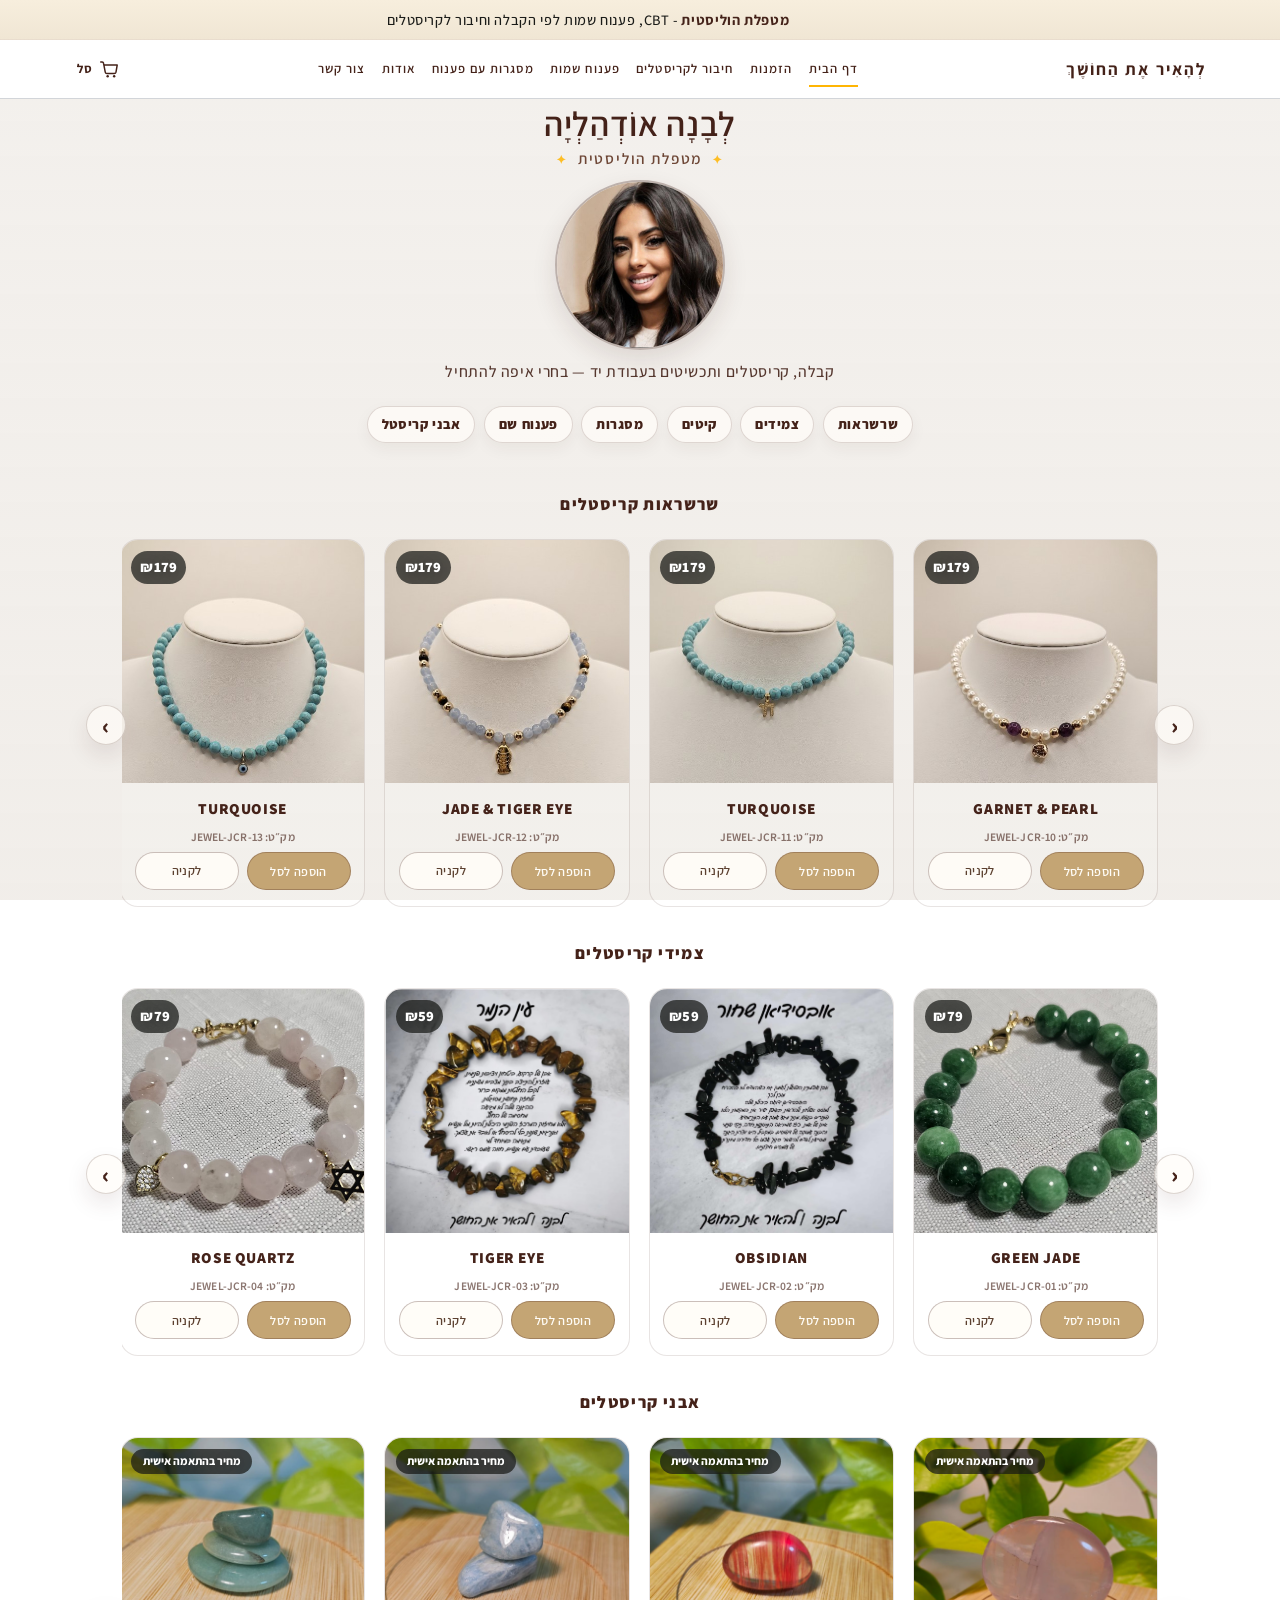
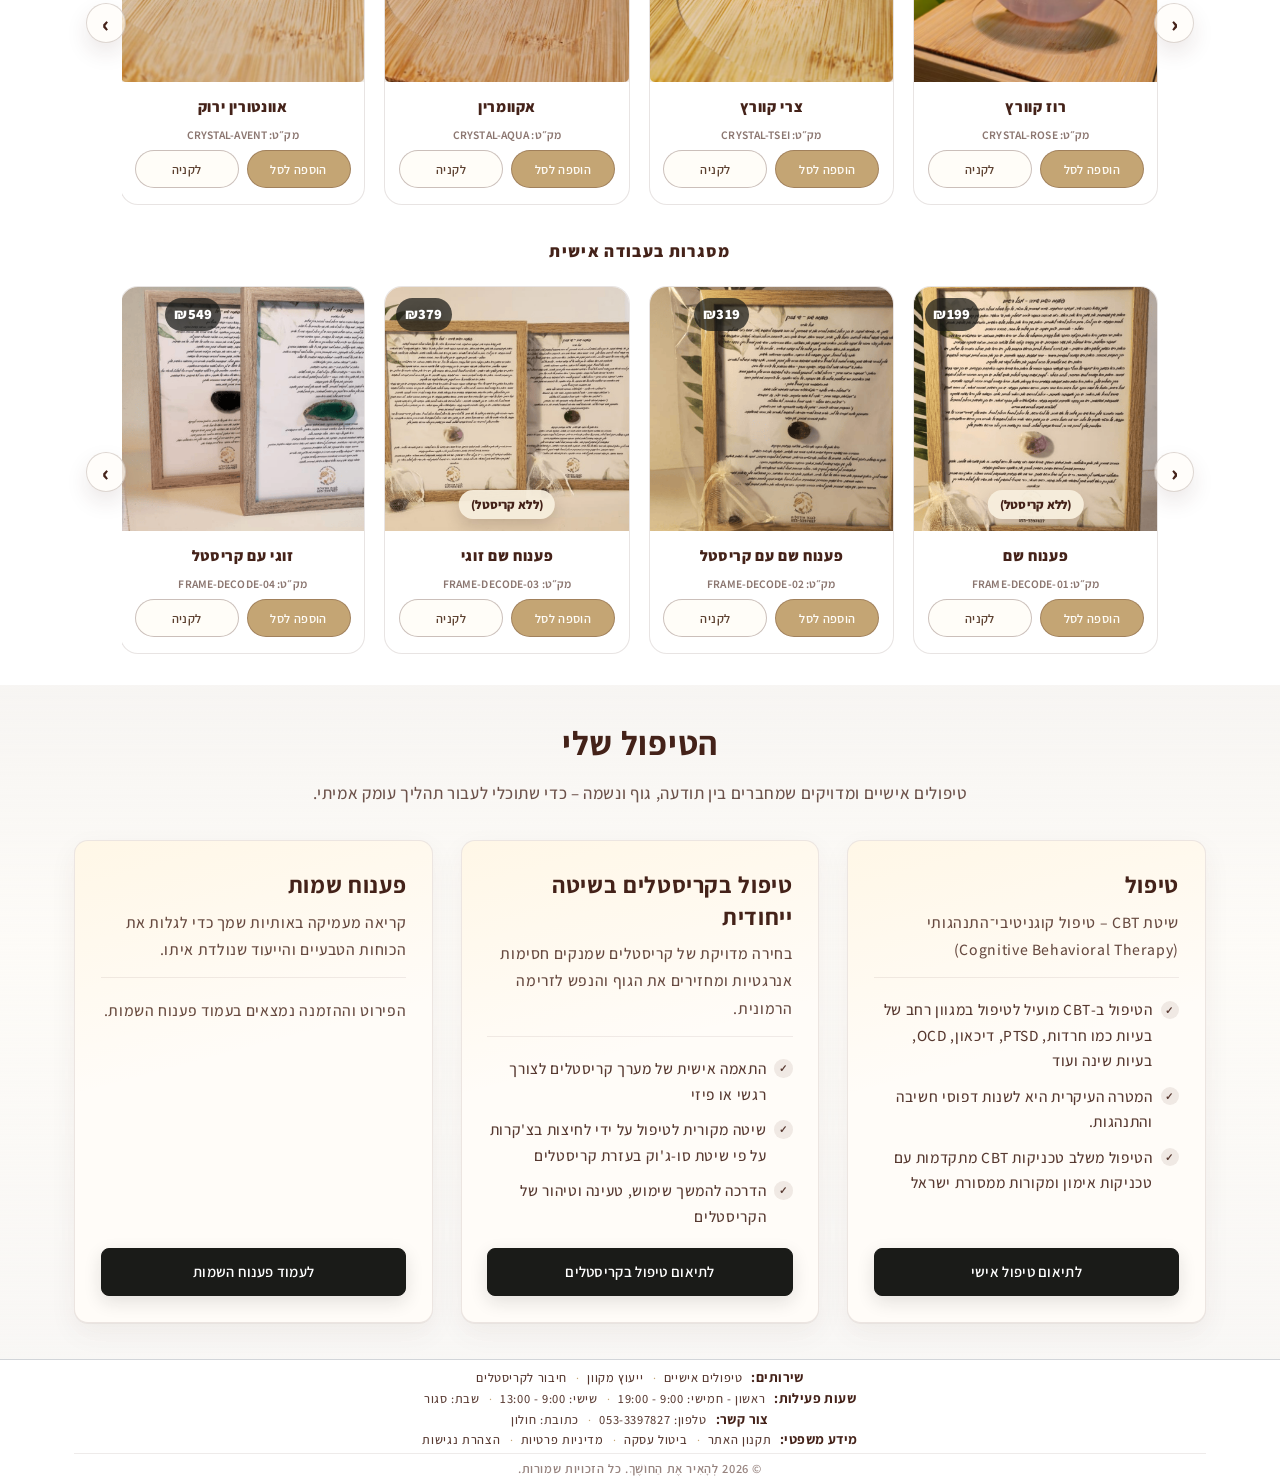
==== commit 1b6cfb13: "Add product SKUs, clearer WhatsApp lines, and Pink October 10% sale Show מק״ט on jewelry cards from " ====
--- a/index.html
+++ b/index.html
@@ -6,15 +6,15 @@
     <meta name="format-detection" content="telephone=no">
     <meta http-equiv="X-UA-Compatible" content="IE=edge">
     <title>לבנה אודהליה</title>
-    <link rel="stylesheet" href="styles.css?v=sale41">
+    <link rel="stylesheet" href="styles.css?v=sale46">
     <meta name="google-site-verification" content="Fzcmd_ZS1Lth-FvbekWtQxCaVpW6HbOkzIeiQZvx32w" />
 
 </head>
 <body>
-    <div class="collection-splash" id="collection-splash" role="dialog" aria-modal="true" aria-label="קולקציית החג">
+    <div class="collection-splash" id="collection-splash" role="dialog" aria-modal="true" aria-label="אוקטובר ורוד">
         <div class="collection-splash__panel">
             <button class="collection-splash__close" type="button" aria-label="סגירת ההודעה">×</button>
-            <img class="collection-splash__img" src="image/new-collection.jpg" alt="NEW COLLECTION — קולקציית החג נולדה. אבני חן, משמעות ונגיעות קטנות של חג.">
+            <img class="collection-splash__img" src="image/pink-october.jpg" alt="אוקטובר ורוד — לכבוד חודש המודעות לסרטן השד, 10% הנחה בחודש אוקטובר.">
         </div>
     </div>
     <!-- וידאו רקע לעמוד הראשי -->
@@ -1149,6 +1149,6 @@
         </div>
     </div>
 
-    <script src="script.js?v=sale29"></script>
+    <script src="script.js?v=sale32"></script>
 </body>
 </html>
--- a/styles.css
+++ b/styles.css
@@ -248,8 +248,8 @@
 }
 
 .sale-bar {
-    background: #5c2f22;
-    color: #fff8ee;
+    background: #8c3d4f;
+    color: #fff6f8;
     text-align: center;
     padding: 0.52rem 0.9rem;
     font-size: 0.92rem;
@@ -265,7 +265,7 @@
 }
 
 .sale-bar strong {
-    color: #f0d7a8;
+    color: #ffd6de;
 }
 
 /* תפריט ניווט */
@@ -1064,6 +1064,18 @@
     color: var(--accent-color);
     background: transparent;
     text-shadow: none;
+}
+
+.jewelry-store__sku {
+    display: block;
+    margin: -0.05rem 0.7rem 0.4rem;
+    text-align: center;
+    font-size: 0.72rem;
+    font-weight: 650;
+    letter-spacing: 0.01em;
+    line-height: 1.35;
+    color: rgba(68, 34, 25, 0.62);
+    word-break: break-word;
 }
 
 .jewelry-store__quote {
@@ -1800,6 +1812,11 @@
     .jewelry-store__label {
         font-size: 0.85rem;
         padding: 0.65rem 0.6rem 0.45rem;
+    }
+
+    .jewelry-store__sku {
+        margin: 0 0.55rem 0.35rem;
+        font-size: 0.68rem;
     }
 
     .jewelry-store__actions {
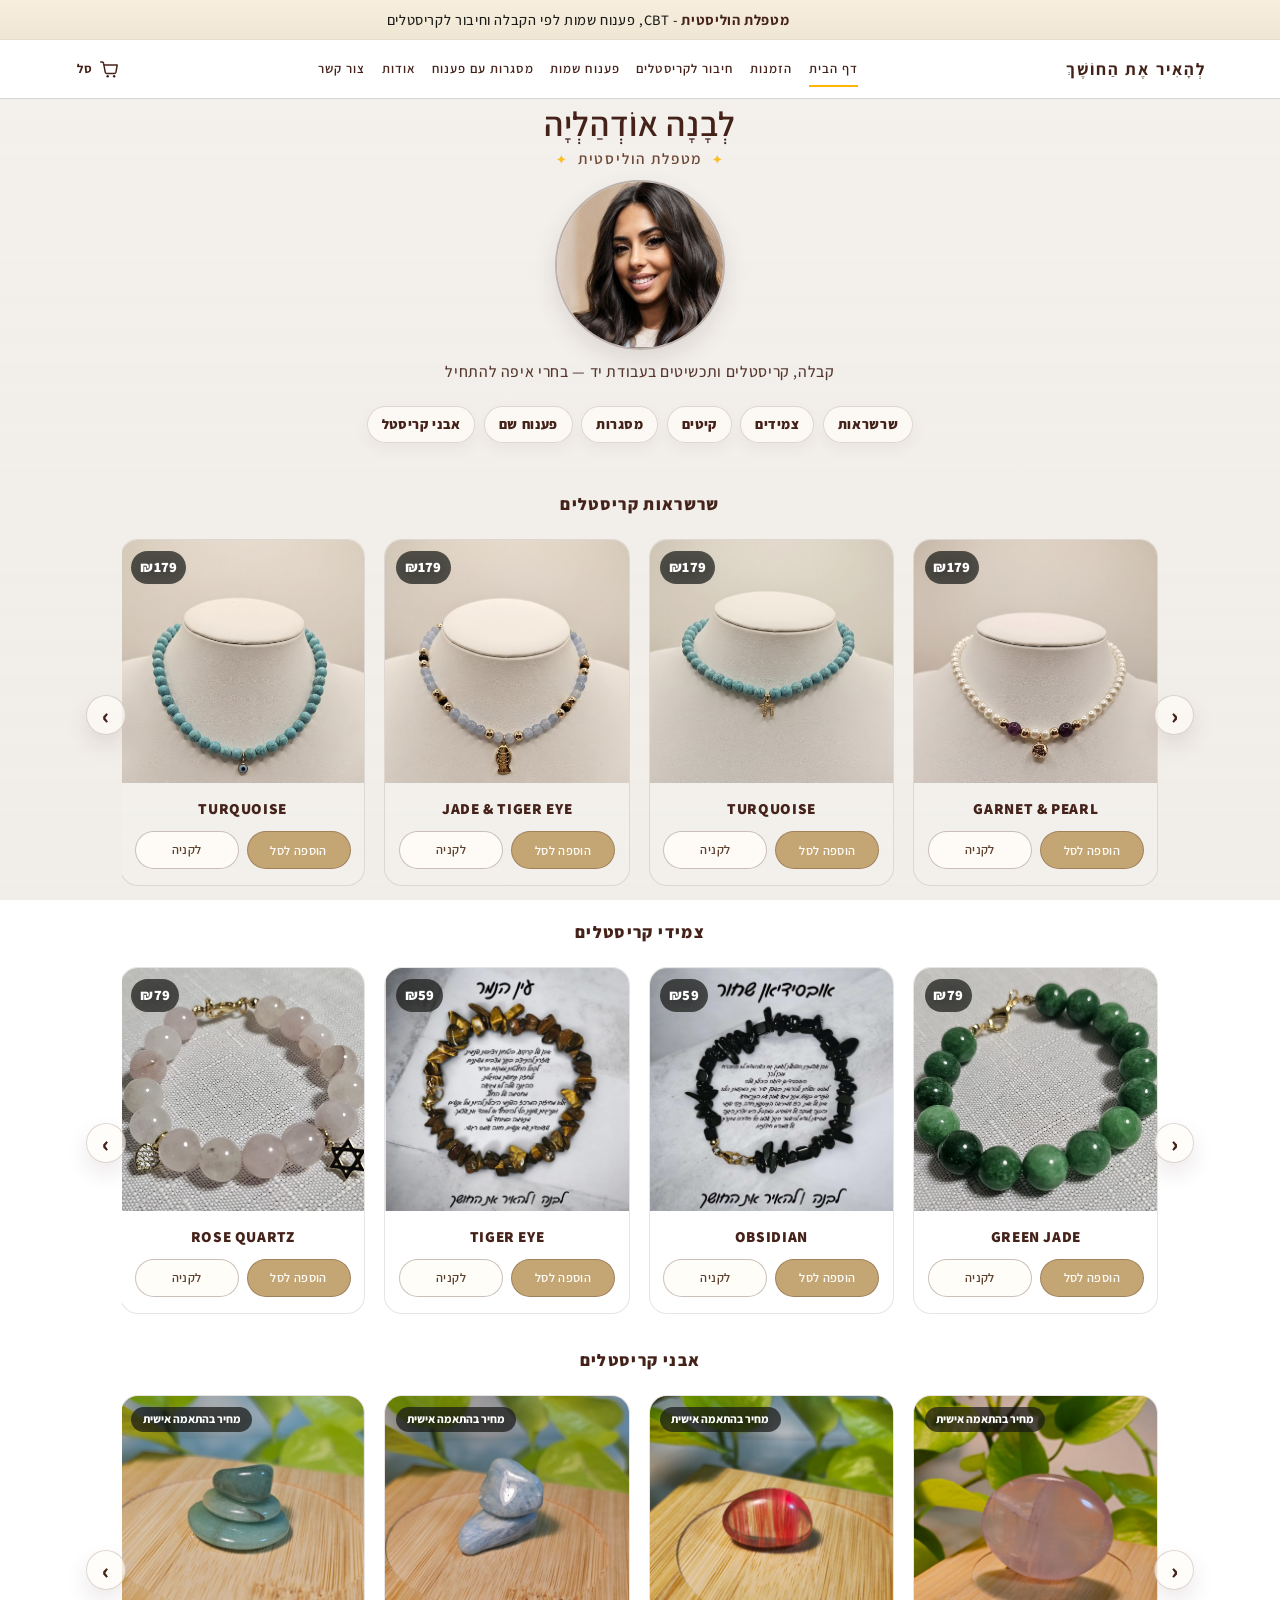
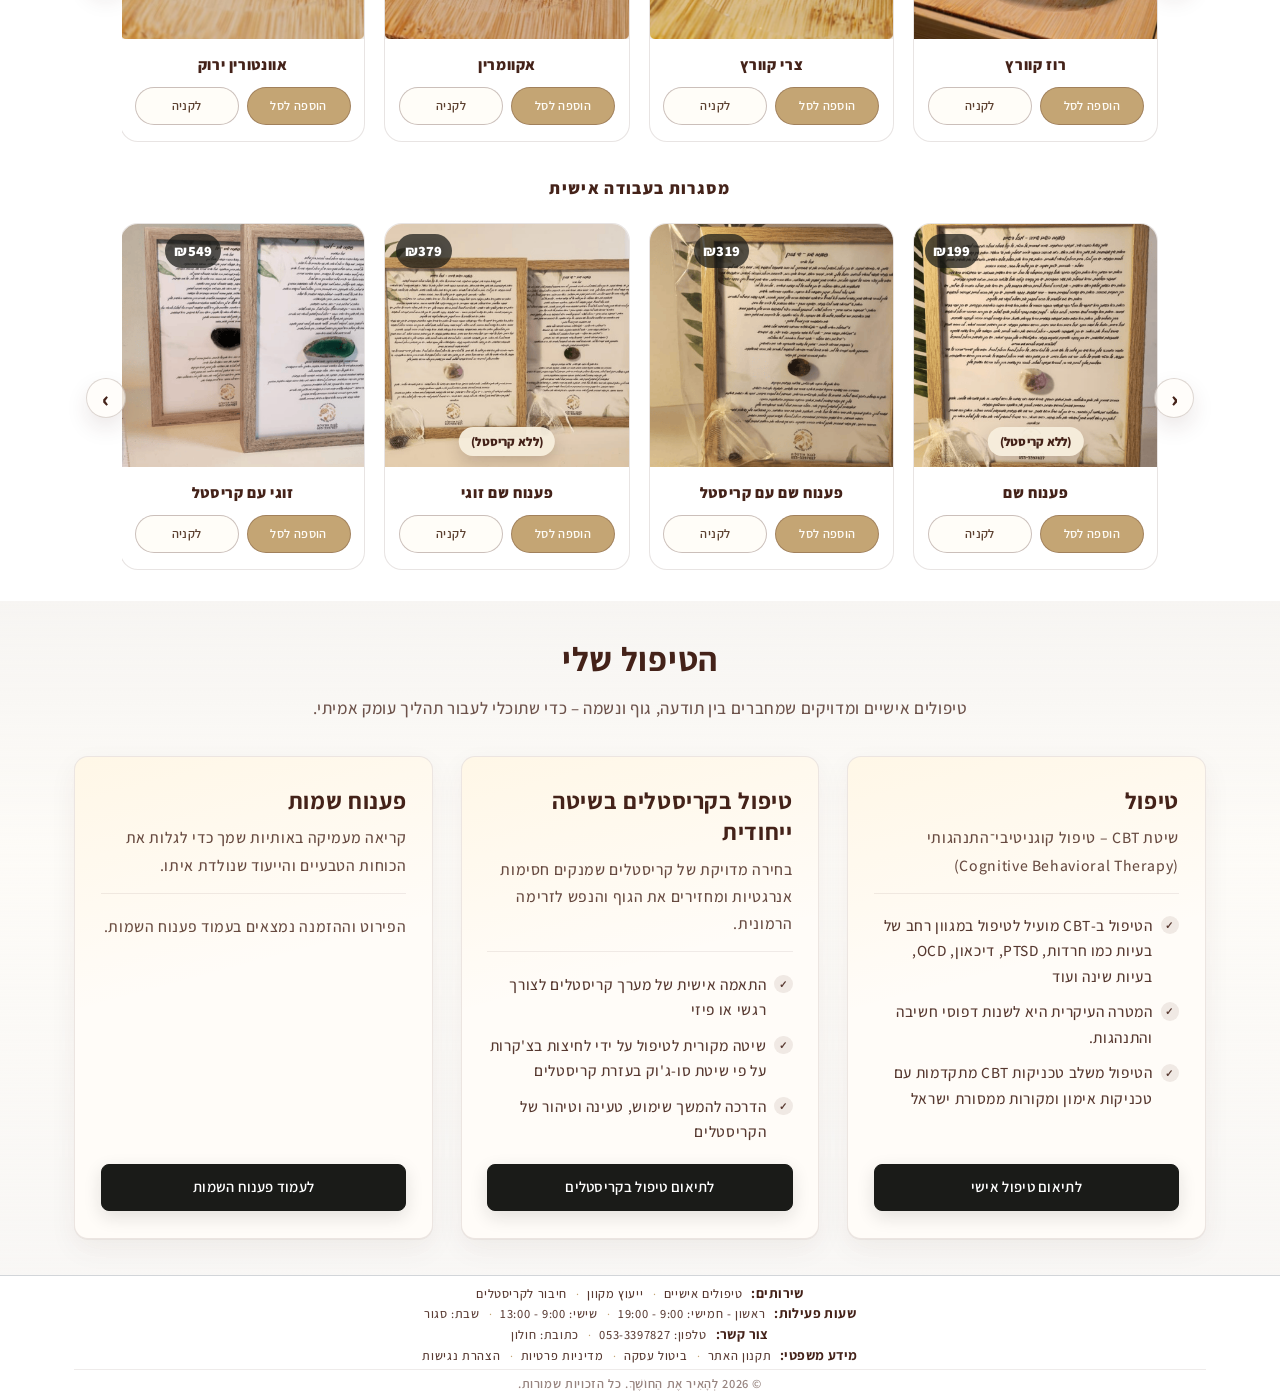
==== commit a01dfa11: "Move SKU into product zoom and tighten Pink October splash Stop showing מק״ט under card titles; surf" ====
--- a/index.html
+++ b/index.html
@@ -6,7 +6,7 @@
     <meta name="format-detection" content="telephone=no">
     <meta http-equiv="X-UA-Compatible" content="IE=edge">
     <title>לבנה אודהליה</title>
-    <link rel="stylesheet" href="styles.css?v=sale46">
+    <link rel="stylesheet" href="styles.css?v=sale47">
     <meta name="google-site-verification" content="Fzcmd_ZS1Lth-FvbekWtQxCaVpW6HbOkzIeiQZvx32w" />
 
 </head>
@@ -1143,12 +1143,13 @@
                 <img class="product-zoom__img" alt="">
                 <div class="product-zoom__overlay">
                     <p class="product-zoom__name"></p>
+                    <p class="product-zoom__sku" hidden></p>
                     <div class="product-zoom__desc"></div>
                 </div>
             </div>
         </div>
     </div>
 
-    <script src="script.js?v=sale32"></script>
+    <script src="script.js?v=sale33"></script>
 </body>
 </html>
--- a/styles.css
+++ b/styles.css
@@ -1064,18 +1064,6 @@
     color: var(--accent-color);
     background: transparent;
     text-shadow: none;
-}
-
-.jewelry-store__sku {
-    display: block;
-    margin: -0.05rem 0.7rem 0.4rem;
-    text-align: center;
-    font-size: 0.72rem;
-    font-weight: 650;
-    letter-spacing: 0.01em;
-    line-height: 1.35;
-    color: rgba(68, 34, 25, 0.62);
-    word-break: break-word;
 }
 
 .jewelry-store__quote {
@@ -1814,11 +1802,6 @@
         padding: 0.65rem 0.6rem 0.45rem;
     }
 
-    .jewelry-store__sku {
-        margin: 0 0.55rem 0.35rem;
-        font-size: 0.68rem;
-    }
-
     .jewelry-store__actions {
         padding: 0 0.65rem 0.75rem;
         gap: 0.3rem;
@@ -2873,6 +2856,22 @@
     color: var(--accent-color);
 }
 
+.product-zoom__sku {
+    margin: 0.12rem 0 0;
+    text-align: center;
+    font-size: 0.78rem;
+    font-weight: 650;
+    letter-spacing: 0.01em;
+    line-height: 1.35;
+    color: rgba(68, 34, 25, 0.62);
+    word-break: break-word;
+}
+
+.product-zoom__sku:empty,
+.product-zoom__sku[hidden] {
+    display: none;
+}
+
 .product-zoom__desc:empty {
     display: none;
 }
@@ -2901,6 +2900,13 @@
     margin: 0 0 0.28rem;
     color: #fff8ee;
     text-shadow: 0 2px 14px rgba(0, 0, 0, 0.45);
+}
+
+.product-zoom--story .product-zoom__sku,
+.product-zoom__stage:has(.product-zoom__desc:not(:empty)) .product-zoom__sku {
+    margin-top: -0.08rem;
+    color: rgba(255, 248, 238, 0.82);
+    text-shadow: 0 2px 10px rgba(0, 0, 0, 0.35);
 }
 
 .product-zoom__desc {
@@ -4876,7 +4882,7 @@
     display: flex;
     align-items: center;
     justify-content: center;
-    padding: 1.25rem;
+    padding: 0.75rem;
     background: rgba(42, 28, 20, 0.62);
     backdrop-filter: blur(6px);
     opacity: 0;
@@ -4896,11 +4902,17 @@
 
 .collection-splash__panel {
     position: relative;
-    max-width: min(420px, 92vw);
-    max-height: 88vh;
+    display: flex;
+    width: max-content;
+    max-width: min(26rem, calc(100vw - 1.5rem));
+    max-height: min(88dvh, calc(100dvh - 1.5rem));
+    margin: 0;
+    padding: 0;
+    line-height: 0;
+    border: 0;
+    border-radius: 18px;
+    background: #f3c9d2;
     box-shadow: 0 28px 80px rgba(42, 28, 20, 0.35);
-    border: 1px solid rgba(212, 175, 55, 0.35);
-    background: #f4ead8;
     overflow: hidden;
     transform: scale(0.96);
     transition: transform 0.45s ease;
@@ -4933,10 +4945,25 @@
 
 .collection-splash__img {
     display: block;
-    width: 100%;
+    width: auto;
     height: auto;
-    max-height: 88vh;
+    max-width: min(26rem, calc(100vw - 1.5rem));
+    max-height: min(88dvh, calc(100dvh - 1.5rem));
     object-fit: contain;
+    object-position: center top;
+    vertical-align: top;
+}
+
+@media (max-width: 768px) {
+    .collection-splash {
+        padding: 0.55rem;
+    }
+
+    .collection-splash__panel,
+    .collection-splash__img {
+        max-width: calc(100vw - 1.1rem);
+        max-height: min(90dvh, calc(100dvh - 1.1rem));
+    }
 }
 
 @media (prefers-reduced-motion: reduce) {
